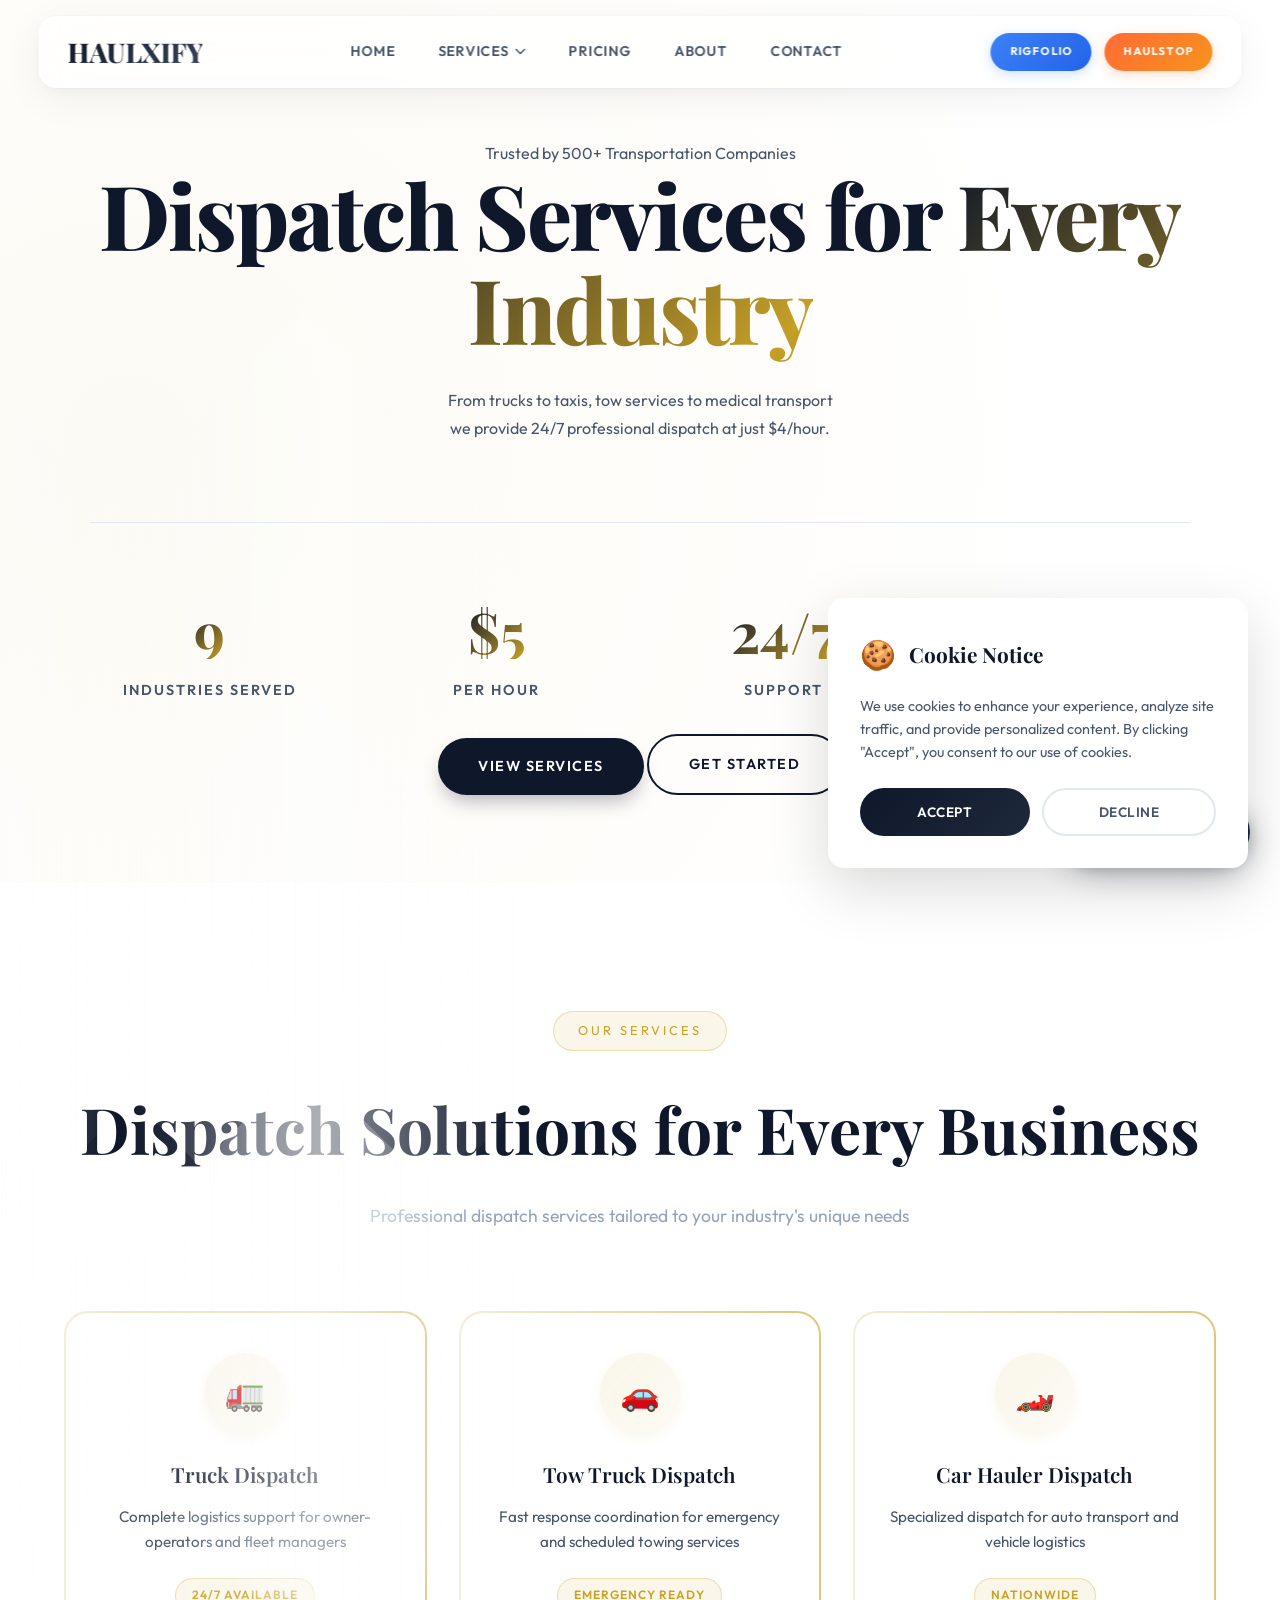
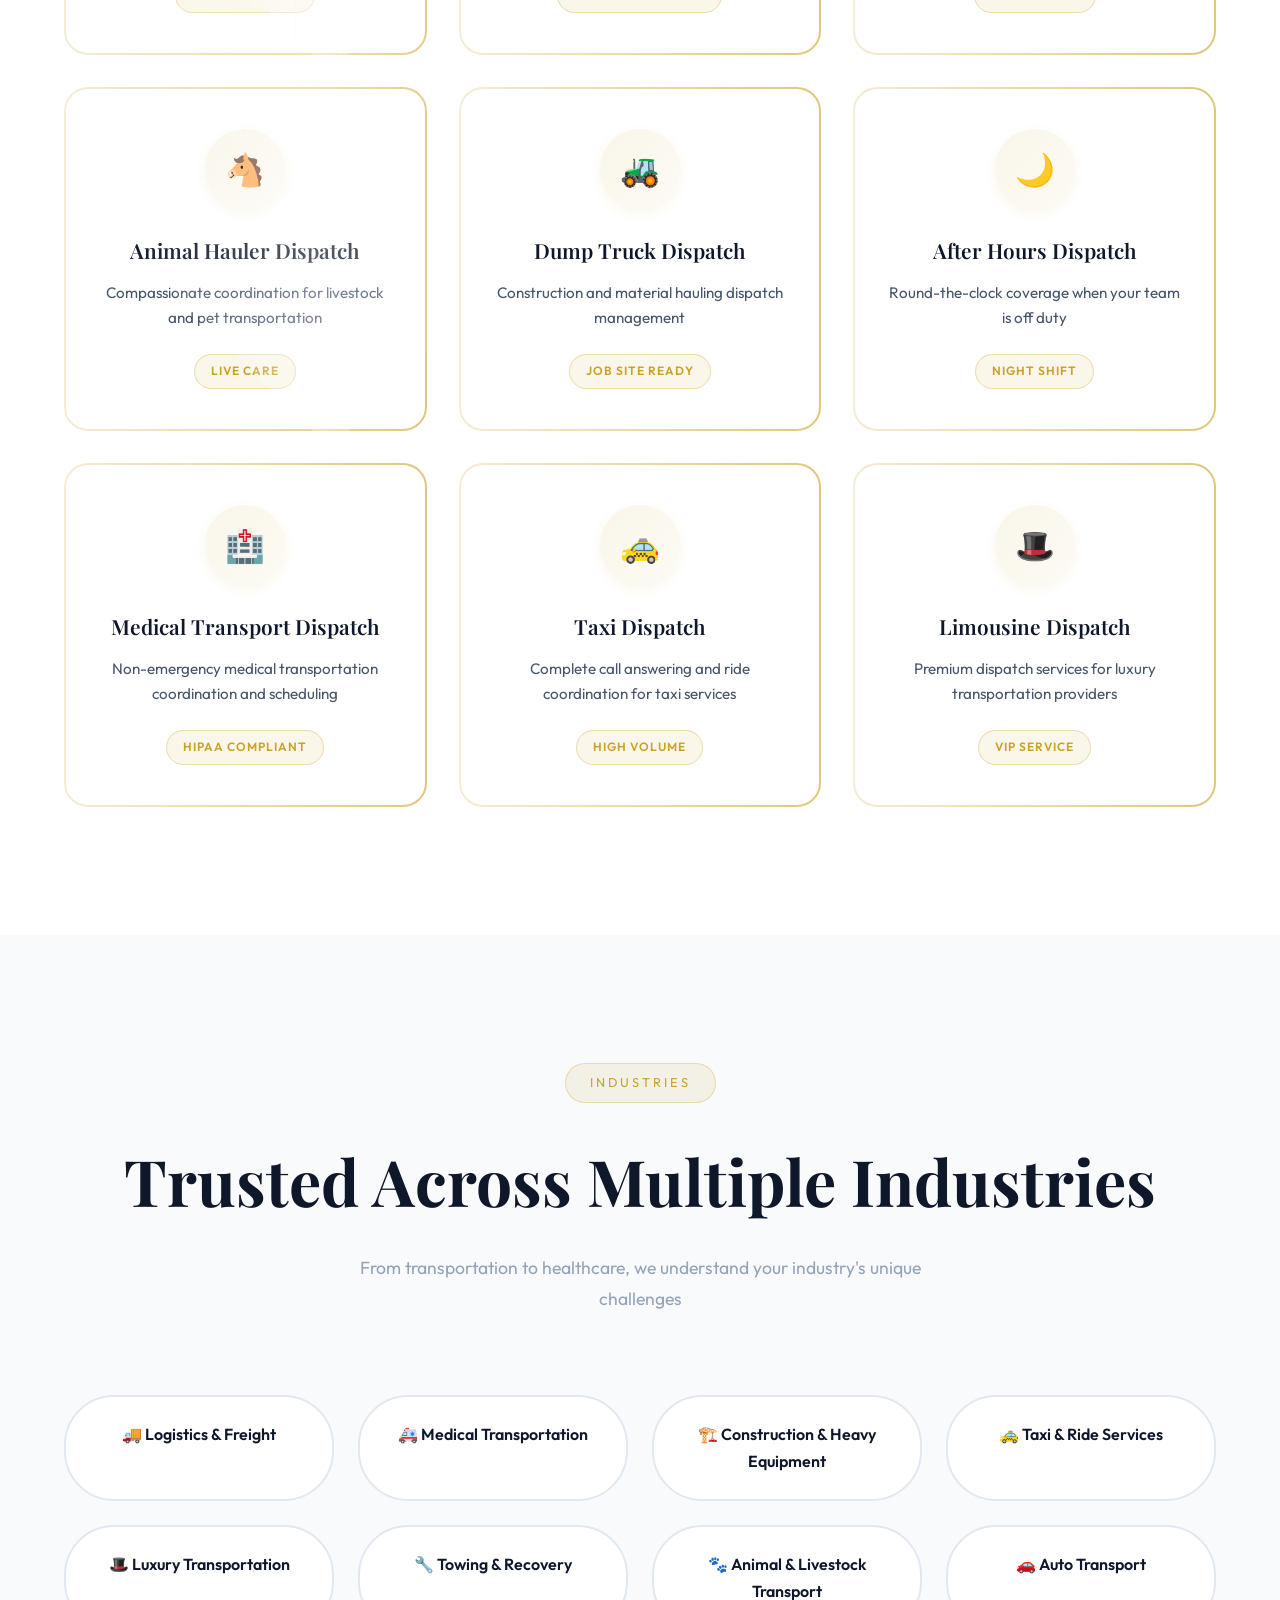
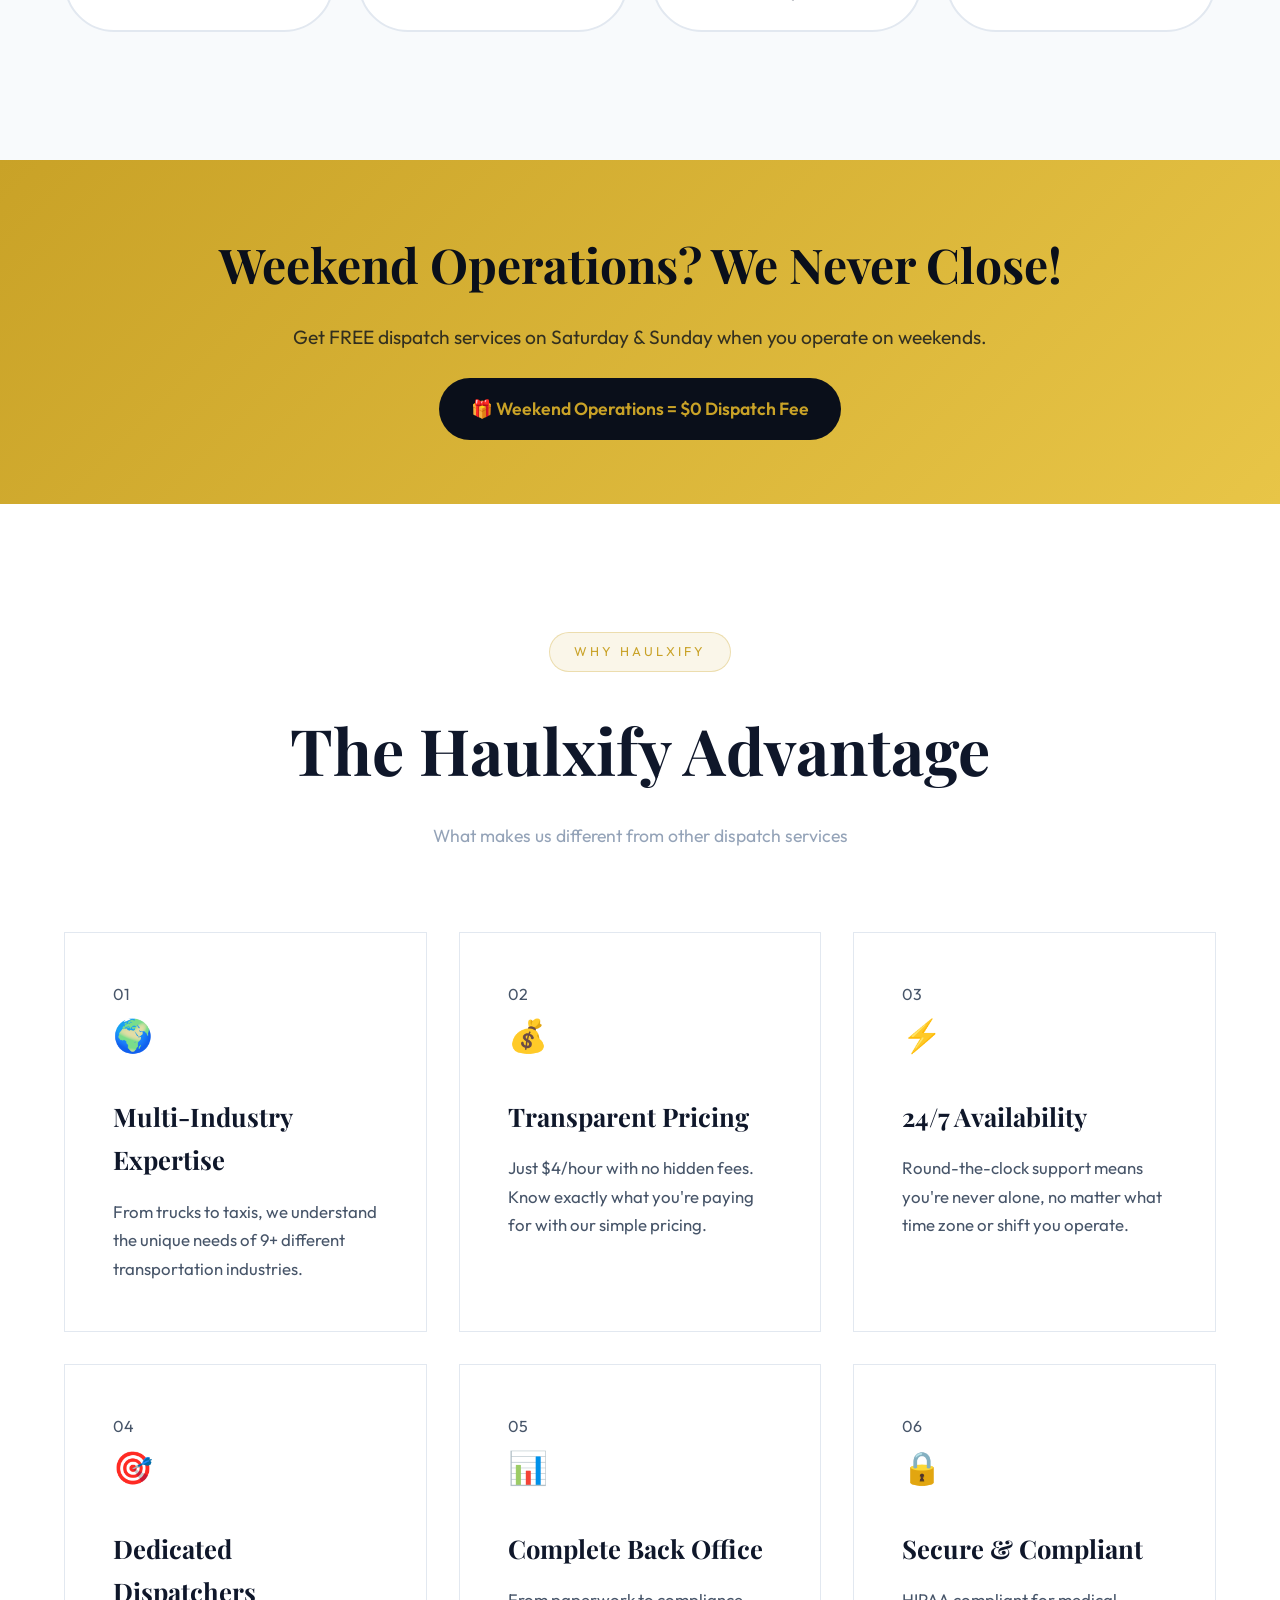
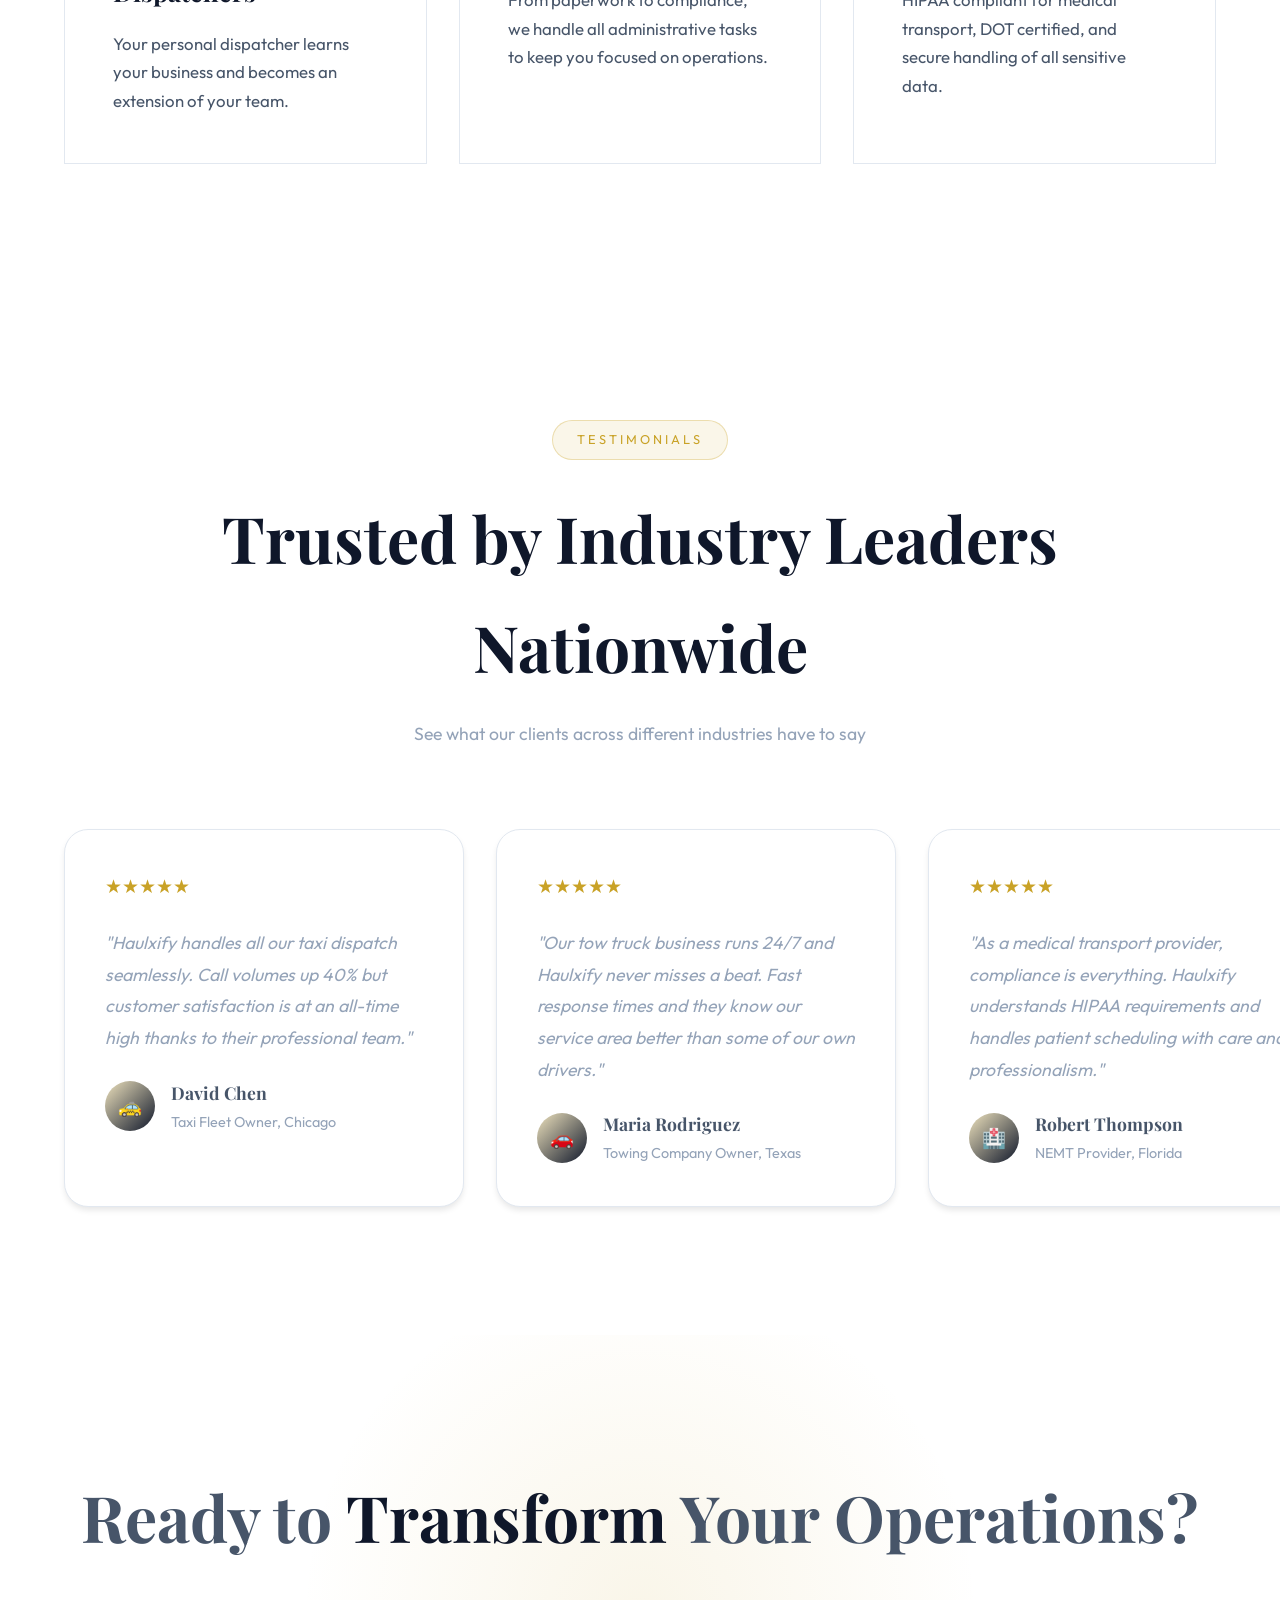
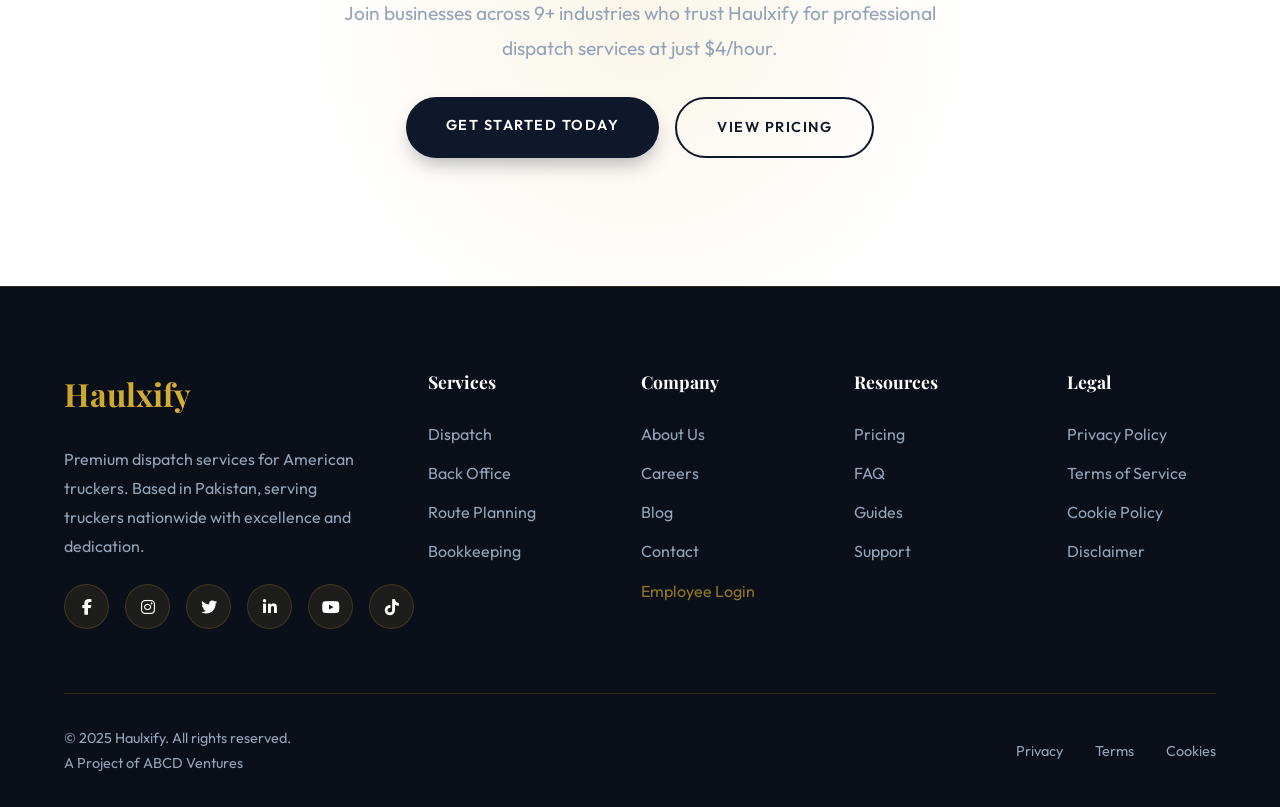
==== index.html @ 8cef6182 "Update index.html" ====
<!DOCTYPE html>
<html lang="en">
<head>
    <meta charset="UTF-8">
    <meta name="viewport" content="width=device-width, initial-scale=1.0">
    <title>Haulxify | Premium Dispatch Services</title>
    <link rel="icon" href="data:image/svg+xml,<svg xmlns=%22http://www.w3.org/2000/svg%22 viewBox=%220 0 100 100%22><rect width=%22100%22 height=%22100%22 rx=%2220%22 fill=%22%230d1929%22/><text x=%2250%25%22 y=%2255%25%22 dominant-baseline=%22middle%22 text-anchor=%22middle%22 font-family=%22Georgia, serif%22 font-weight=%22bold%22 font-size=%2265%22 fill=%22%23c9a227%22>H</text></svg>">
    <meta name="description" content="Haulxify provides premium dispatch services, backoffice support, and route planning for American truckers at just $4/hour. Weekend hauling? Saturdays & Sundays are FREE.">
    
    <!-- Fonts -->
    <link rel="preconnect" href="https://fonts.googleapis.com">
    <link rel="preconnect" href="https://fonts.gstatic.com" crossorigin>
    <link href="https://fonts.googleapis.com/css2?family=Playfair+Display:wght@400;500;600;700&family=Outfit:wght@300;400;500;600;700&family=JetBrains+Mono:wght@400;500&display=swap" rel="stylesheet">
    <link rel="stylesheet" href="https://cdnjs.cloudflare.com/ajax/libs/font-awesome/6.4.0/css/all.min.css">
    
    <!-- GSAP -->
    <script src="https://cdnjs.cloudflare.com/ajax/libs/gsap/3.12.2/gsap.min.js"></script>
    <script src="https://cdnjs.cloudflare.com/ajax/libs/gsap/3.12.2/ScrollTrigger.min.js"></script>
    
    <style>
       /* =================================================================
   COMPLETE PROFESSIONAL LOGISTICS WEBSITE CSS
   ================================================================= */

/* =================================================================
   1. ROOT VARIABLES
   ================================================================= */
:root {
    /* PROFESSIONAL LIGHT THEME */
    --bg-body: #ffffff;
    --bg-section: #f8fafc;
    --bg-card: #ffffff;
    
    --primary-navy: #0f172a;
    --primary-accent: #1e293b;
    --primary-dark: #0a0f1a;
    
    --accent-gold: #c9a227;
    --accent-gold-dark: #b89320;
    --accent-gold-light: #e8c547;
    
    --text-main: #0f172a;
    --text-body: #475569;
    --text-muted: #94a3b8;
    --text-light: #f8f9fa;
    
    --border-light: #e2e8f0;
    
    --glass-bg: rgba(13, 25, 41, 0.6);
    --glass-border: rgba(201, 162, 39, 0.2);
    
    --shadow-card: 0 4px 6px -1px rgba(0, 0, 0, 0.05), 0 2px 4px -1px rgba(0, 0, 0, 0.03);
    --shadow-hover: 0 20px 25px -5px rgba(0, 0, 0, 0.1), 0 10px 10px -5px rgba(0, 0, 0, 0.04);
    --shadow-gold: 0 20px 40px -5px rgba(201, 162, 39, 0.3);
    
    --gradient-gold: linear-gradient(135deg, #c9a227 0%, #e8c547 100%);
    --gradient-dark: linear-gradient(180deg, #0a0f1a 0%, #0f172a 100%);
    
    /* APP VARIABLES */
    --rig-dark: #050505;
    --rig-card: #121212;
    --rig-accent: #3b82f6;
    --wire-bg: #000000;
    --wire-card: #161616;
    --wire-accent: #ff4500;
}

/* =================================================================
   2. RESET & BASE
   ================================================================= */
* {
    margin: 0;
    padding: 0;
    box-sizing: border-box;
}

html {
    scroll-behavior: smooth;
}

body {
    font-family: 'Outfit', sans-serif;
    background: var(--bg-body);
    color: var(--text-body);
    overflow-x: hidden;
    line-height: 1.7;
    -webkit-font-smoothing: antialiased;
}

/* =================================================================
   3. PRELOADER
   ================================================================= */
.preloader {
    position: fixed;
    top: 0;
    left: 0;
    width: 100%;
    height: 100%;
    background: #ffffff;
    z-index: 100000;
    display: flex;
    align-items: center;
    justify-content: center;
    flex-direction: column;
}

.preloader-logo {
    font-family: 'Playfair Display', serif;
    font-size: 3rem;
    font-weight: 800;
    color: var(--primary-navy);
    margin-bottom: 2rem;
    letter-spacing: -1px;
}

.preloader-bar {
    width: 200px;
    height: 3px;
    background: var(--border-light);
    border-radius: 2px;
    overflow: hidden;
}

.preloader-progress {
    height: 100%;
    background: var(--primary-navy);
    width: 0;
    animation: load 1.5s ease forwards;
}

@keyframes load {
    to { width: 100%; }
}

/* =================================================================
   🔥 BEAST MODE NAVIGATION - ULTRA PREMIUM 2025 TRENDS 🔥
   ================================================================= */

/* ============================================================
   DESKTOP NAVIGATION - FLOATING GLASS DESIGN
   ============================================================ */

.nav {
    position: fixed;
    top: 16px;
    left: 50%;
    transform: translateX(-50%);
    width: 94%;
    max-width: 1350px;
    height: 72px;
    padding: 0 1.75rem;
    display: flex;
    justify-content: space-between;
    align-items: center;
    z-index: 10000;
    
    /* ULTRA PREMIUM GLASSMORPHISM */
    background: rgba(255, 255, 255, 0.75);
    backdrop-filter: blur(24px) saturate(180%);
    -webkit-backdrop-filter: blur(24px) saturate(180%);
    
    /* REFINED ELEVATED SHADOW */
    box-shadow: 
        0 10px 40px rgba(15, 23, 42, 0.06),
        0 4px 12px rgba(15, 23, 42, 0.03),
        inset 0 -1px 0 rgba(255, 255, 255, 0.95),
        0 0 0 1px rgba(15, 23, 42, 0.02);
    
    border: 1px solid rgba(255, 255, 255, 0.85);
    border-radius: 18px;
    
    /* BUTTERY SMOOTH TRANSITIONS */
    transition: all 0.45s cubic-bezier(0.4, 0, 0.2, 1);
}

/* ============================================================
   LOGO - GRADIENT + ANIMATION
   ============================================================ */

.nav-logo {
    font-family: 'Playfair Display', serif;
    font-size: 1.7rem;
    font-weight: 800;
    text-transform: uppercase;
    letter-spacing: -0.5px;
    text-decoration: none;
    position: relative;
    
    /* REFINED GRADIENT TEXT */
    background: linear-gradient(135deg, #0f172a 0%, #334155 50%, #0f172a 100%);
    -webkit-background-clip: text;
    -webkit-text-fill-color: transparent;
    background-clip: text;
    background-size: 200% auto;
    
    transition: all 0.35s ease;
}

.nav-logo:hover {
    background-position: right center;
    transform: scale(1.03);
    letter-spacing: 0px;
}

/* ============================================================
   NAVIGATION LINKS - MAGNETIC EFFECT
   ============================================================ */

.nav-links {
    display: flex;
    gap: 0.5rem;
    list-style: none;
    height: 100%;
    align-items: center;
    margin: 0;
    padding: 0;
}

.nav-link {
    font-family: 'Outfit', sans-serif;
    font-size: 0.875rem;
    font-weight: 600;
    color: #475569;
    text-decoration: none;
    text-transform: uppercase;
    letter-spacing: 0.75px;
    padding: 0.75rem 1.1rem;
    border-radius: 11px;
    position: relative;
    display: flex;
    align-items: center;
    
    /* SILKY SMOOTH TRANSITIONS */
    transition: all 0.3s cubic-bezier(0.4, 0, 0.2, 1);
}

/* REFINED HOVER EFFECT */
.nav-link:hover {
    color: #c9a227 !important;
    background: rgba(201, 162, 39, 0.06);
    transform: translateY(-1px);
}

/* ============================================================
   DROPDOWN MENU - ELEVATED GLASS
   ============================================================ */

.nav-item-dropdown {
    position: relative;
    height: 100%;
    display: flex;
    align-items: center;
}
      /* Invisible bridge to prevent dropdown from closing */
.nav-item-dropdown::after {
    content: '';
    position: absolute;
    top: 50%;
    left: -10px;
    width: calc(100% + 20px);
    height: 65px;
    background: transparent;
    z-index: 9998;
    pointer-events: auto;
}  

.dropdown-menu {
    position: absolute;
    top: calc(100% + 12px);
    left: 50%;
    transform: translateX(-50%) translateY(10px);
    z-index: 9999;
    
    /* OPTIMIZED WIDTH - Sleek & Modern */
    min-width: 240px;
    max-width: 260px;
    width: max-content;
    
    /* ULTRA PREMIUM GLASS */
    background: rgba(255, 255, 255, 0.95);
    backdrop-filter: blur(30px) saturate(200%);
    -webkit-backdrop-filter: blur(30px) saturate(200%);
    
    border: 1px solid rgba(255, 255, 255, 0.9);
    border-radius: 14px;
    padding: 0.5rem;
    
    /* REFINED SHADOW - More Premium */
    box-shadow: 
        0 20px 60px rgba(15, 23, 42, 0.12),
        0 10px 30px rgba(15, 23, 42, 0.08),
        0 0 0 1px rgba(15, 23, 42, 0.02),
        inset 0 1px 0 rgba(255, 255, 255, 1);
    
    /* SMOOTH ANIMATION */
    opacity: 0;
    visibility: hidden;
    pointer-events: none;
    transition: all 0.25s cubic-bezier(0.4, 0, 0.2, 1);
}

/* Dropdown arrow - More refined */
.dropdown-menu::before {
    content: '';
    position: absolute;
    top: -5px;
    left: 50%;
    transform: translateX(-50%);
    width: 10px;
    height: 10px;
    background: rgba(255, 255, 255, 0.95);
    border-left: 1px solid rgba(255, 255, 255, 0.9);
    border-top: 1px solid rgba(255, 255, 255, 0.9);
    transform: translateX(-50%) rotate(45deg);
    backdrop-filter: blur(30px);
}

.nav-item-dropdown:hover .dropdown-menu {
    opacity: 1;
    visibility: visible;
    pointer-events: auto;
    transform: translateX(-50%) translateY(0);
}
.dropdown-link {
    display: flex;
    align-items: center;
    gap: 10px;
    padding: 0.7rem 1rem;
    color: #475569;
    font-size: 0.85rem;
    font-weight: 500;
    text-decoration: none;
    border-radius: 9px;
    margin-bottom: 0.15rem;
    white-space: nowrap;
    transition: all 0.2s ease;
    position: relative;
    overflow: hidden;
}

.dropdown-link:last-child {
    margin-bottom: 0;
}

/* Premium hover effect */
.dropdown-link::before {
    content: '';
    position: absolute;
    left: 0;
    top: 0;
    height: 100%;
    width: 3px;
    background: linear-gradient(180deg, #c9a227, #e8c547);
    transform: translateX(-3px);
    opacity: 0;
    transition: all 0.2s ease;
}

.dropdown-link:hover {
    background: linear-gradient(135deg, rgba(201, 162, 39, 0.08), rgba(201, 162, 39, 0.04));
    color: #c9a227 !important;
    transform: translateX(3px);
    padding-left: 1.2rem;
}

.dropdown-link:hover::before {
    transform: translateX(0);
    opacity: 1;
}

/* Icon styling */
.dropdown-link i {
    font-size: 1rem;
    color: #c9a227;
    min-width: 18px;
}
/* ============================================================
   APP SWITCHER BUTTONS - NEON PILLS
   ============================================================ */

.nav-action-container {
    display: flex;
    align-items: center;
    gap: 0.8rem;
}

.nav-btn-special {
    font-family: 'Outfit', sans-serif;
    font-size: 0.7rem;
    font-weight: 700;
    padding: 0.6rem 1.2rem;
    border-radius: 50px;
    text-decoration: none;
    text-transform: uppercase;
    letter-spacing: 1.2px;
    display: inline-flex;
    align-items: center;
    gap: 6px;
    position: relative;
    overflow: hidden;
    transition: all 0.3s ease;
}

/* Animated background */
.nav-btn-special::before {
    content: '';
    position: absolute;
    top: 50%;
    left: 50%;
    width: 0;
    height: 0;
    border-radius: 50%;
    background: rgba(255, 255, 255, 0.3);
    transform: translate(-50%, -50%);
    transition: width 0.4s ease, height 0.4s ease;
}

.nav-btn-special:hover::before {
    width: 300px;
    height: 300px;
}

/* RigFolio Button */
.btn-rigfolio {
    background: linear-gradient(135deg, #3b82f6 0%, #2563eb 100%);
    color: #ffffff;
    box-shadow: 0 3px 12px rgba(59, 130, 246, 0.25);
}

.btn-rigfolio:hover {
    box-shadow: 0 6px 20px rgba(59, 130, 246, 0.35);
    transform: translateY(-1px);
}

/* TrucTak Button */
.btn-wire {
    background: linear-gradient(135deg, #ff6b35 0%, #f7931e 100%);
    color: #ffffff;
    box-shadow: 0 3px 12px rgba(255, 107, 53, 0.25);
}

.btn-wire:hover {
    box-shadow: 0 6px 20px rgba(255, 107, 53, 0.35);
    transform: translateY(-1px);
}
/* ============================================================
   PRIMARY CTA - MAGNETIC BUTTON
   ============================================================ */

.nav-cta {
    background: linear-gradient(135deg, #0f172a 0%, #1e293b 100%);
    color: #ffffff;
    padding: 0.9rem 2.25rem;
    border-radius: 50px;
    font-size: 0.8rem;
    font-weight: 700;
    text-transform: uppercase;
    letter-spacing: 1.2px;
    text-decoration: none;
    position: relative;
    overflow: hidden;
    
    box-shadow: 
        0 4px 16px rgba(15, 23, 42, 0.25),
        inset 0 1px 0 rgba(255, 255, 255, 0.15);
    
    transition: all 0.35s cubic-bezier(0.4, 0, 0.2, 1);
}

/* Shine effect */
.nav-cta::before {
    content: '';
    position: absolute;
    top: 0;
    left: -100%;
    width: 100%;
    height: 100%;
    background: linear-gradient(90deg, transparent, rgba(255, 255, 255, 0.2), transparent);
    transition: left 0.5s ease;
}

.nav-cta:hover::before {
    left: 100%;
}

.nav-cta:hover {
    background: linear-gradient(135deg, #c9a227 0%, #e8c547 100%);
    transform: translateY(-2px) scale(1.03);
    box-shadow: 
        0 8px 24px rgba(201, 162, 39, 0.35),
        inset 0 1px 0 rgba(255, 255, 255, 0.3);
}

/* ============================================================
   MOBILE MENU - ULTRA MODERN
   ============================================================ */

.nav-toggle {
    display: none;
    flex-direction: column;
    justify-content: center;
    align-items: center;
    width: 48px;
    height: 48px;
    background: rgba(15, 23, 42, 0.05);
    border-radius: 12px;
    cursor: pointer;
    position: relative;
    transition: all 0.3s ease;
}

.nav-toggle:hover {
    background: rgba(15, 23, 42, 0.1);
    transform: scale(1.05);
}

/* Hamburger lines */
.nav-toggle span {
    width: 22px;
    height: 2px;
    background: #0f172a;
    border-radius: 2px;
    transition: all 0.3s cubic-bezier(0.4, 0, 0.2, 1);
    position: absolute;
}

.nav-toggle span:nth-child(1) {
    top: 16px;
}

.nav-toggle span:nth-child(2) {
    top: 50%;
    transform: translateY(-50%);
}

.nav-toggle span:nth-child(3) {
    bottom: 16px;
}

/* Active state - transforms to X */
.nav-toggle.active span:nth-child(1) {
    top: 50%;
    transform: translateY(-50%) rotate(45deg);
}

.nav-toggle.active span:nth-child(2) {
    opacity: 0;
    transform: translateX(20px);
}

.nav-toggle.active span:nth-child(3) {
    bottom: 50%;
    transform: translateY(50%) rotate(-45deg);
}

/* MOBILE MENU OVERLAY - FULL SCREEN */
.mobile-menu-overlay {
    position: fixed;
    top: 0;
    left: 0;
    width: 100vw;
    height: 100vh;
    background: rgba(15, 23, 42, 0.98);
    backdrop-filter: blur(20px);
    z-index: 9999;
    
    display: flex;
    flex-direction: column;
    justify-content: center;
    align-items: center;
    
    opacity: 0;
    visibility: hidden;
    transition: all 0.4s cubic-bezier(0.4, 0, 0.2, 1);
}

.mobile-menu-overlay.active {
    opacity: 1;
    visibility: visible;
}

/* Mobile menu links */
.mobile-menu-links {
    list-style: none;
    padding: 0;
    margin: 0;
    text-align: center;
}

.mobile-menu-links li {
    margin: 2rem 0;
    opacity: 0;
    transform: translateY(30px);
    transition: all 0.4s ease;
}

/* Staggered animation */
.mobile-menu-overlay.active .mobile-menu-links li:nth-child(1) { 
    animation: slideIn 0.5s ease 0.1s forwards; 
}
.mobile-menu-overlay.active .mobile-menu-links li:nth-child(2) { 
    animation: slideIn 0.5s ease 0.2s forwards; 
}
.mobile-menu-overlay.active .mobile-menu-links li:nth-child(3) { 
    animation: slideIn 0.5s ease 0.3s forwards; 
}
.mobile-menu-overlay.active .mobile-menu-links li:nth-child(4) { 
    animation: slideIn 0.5s ease 0.4s forwards; 
}
.mobile-menu-overlay.active .mobile-menu-links li:nth-child(5) { 
    animation: slideIn 0.5s ease 0.5s forwards; 
}
.mobile-menu-overlay.active .mobile-menu-links li:nth-child(6) { 
    animation: slideIn 0.5s ease 0.6s forwards; 
}

@keyframes slideIn {
    to {
        opacity: 1;
        transform: translateY(0);
    }
}

.mobile-menu-links a {
    font-family: 'Playfair Display', serif;
    font-size: 2.2rem;
    font-weight: 700;
    color: #ffffff;
    text-decoration: none;
    position: relative;
    display: inline-block;
    transition: all 0.3s ease;
}

.mobile-menu-links a:hover {
    color: #c9a227;
    transform: scale(1.05);
}

/* Mobile optimization for smaller screens */
@media (max-width: 480px) {
    .mobile-menu-links a {
        font-size: 1.8rem;
    }
    
    .mobile-dropdown-menu a {
        font-size: 1.4rem !important;
    }
}

/* Mobile CTA buttons */
.mobile-menu-cta {
    margin-top: 3rem;
    display: flex;
    flex-direction: column;
    gap: 1rem;
    opacity: 0;
    transform: translateY(30px);
}

.mobile-menu-overlay.active .mobile-menu-cta {
    animation: slideIn 0.5s ease 0.7s forwards;
}

/* Close button */
.mobile-menu-close {
    position: absolute;
    top: 2rem;
    right: 2rem;
    width: 50px;
    height: 50px;
    background: rgba(255, 255, 255, 0.1);
    border-radius: 50%;
    display: flex;
    align-items: center;
    justify-content: center;
    cursor: pointer;
    transition: all 0.3s ease;
}
/* Mobile Dropdown Styles */
/* Mobile Dropdown Styles - OPTIMIZED */
.mobile-dropdown {
    position: relative;
}

.mobile-dropdown > a {
    display: flex;
    align-items: center;
    justify-content: center;
    gap: 8px;
}

.mobile-dropdown > a i {
    transition: transform 0.3s ease;
    font-size: 0.7rem;
}

.mobile-dropdown.active > a i {
    transform: rotate(180deg);
}

.mobile-dropdown-menu {
    list-style: none;
    padding: 0;
    margin: 1rem 0 0 0;
    max-height: 0;
    overflow: hidden;
    transition: max-height 0.4s cubic-bezier(0.4, 0, 0.2, 1);
}

.mobile-dropdown-menu.active {
    max-height: 800px;
}

.mobile-dropdown-menu li {
    margin: 0.8rem 0;
    opacity: 0;
    transform: translateY(10px);
    transition: all 0.3s ease;
}

.mobile-dropdown-menu.active li {
    opacity: 1;
    transform: translateY(0);
}

.mobile-dropdown-menu li:nth-child(1) { transition-delay: 0.05s; }
.mobile-dropdown-menu li:nth-child(2) { transition-delay: 0.1s; }
.mobile-dropdown-menu li:nth-child(3) { transition-delay: 0.15s; }
.mobile-dropdown-menu li:nth-child(4) { transition-delay: 0.2s; }
.mobile-dropdown-menu li:nth-child(5) { transition-delay: 0.25s; }
.mobile-dropdown-menu li:nth-child(6) { transition-delay: 0.3s; }
.mobile-dropdown-menu li:nth-child(7) { transition-delay: 0.35s; }
.mobile-dropdown-menu li:nth-child(8) { transition-delay: 0.4s; }
.mobile-dropdown-menu li:nth-child(9) { transition-delay: 0.45s; }

.mobile-dropdown-menu a {
    font-size: 1.6rem !important;
    color: rgba(255, 255, 255, 0.7) !important;
    font-weight: 500 !important;
    position: relative;
    padding-left: 1.5rem;
}

/* Premium mobile link indicator */
.mobile-dropdown-menu a::before {
    content: '→';
    position: absolute;
    left: 0;
    color: #c9a227;
    opacity: 0;
    transform: translateX(-10px);
    transition: all 0.3s ease;
}

.mobile-dropdown-menu a:hover::before {
    opacity: 1;
    transform: translateX(0);
}

.mobile-dropdown-menu a:hover {
    color: #c9a227 !important;
    padding-left: 2rem;
}


/* =================================================================
   FLOATING CTA BUTTON (Smart Scroll Behavior)
   ================================================================= */
.floating-cta {
    position: fixed;
    bottom: 30px;
    right: 30px;
    z-index: 9998;
    opacity: 0;
    visibility: hidden;
    transform: translateY(20px) scale(0.9);
    transition: all 0.4s cubic-bezier(0.4, 0, 0.2, 1);
}

.floating-cta.visible {
    opacity: 1;
    visibility: visible;
    transform: translateY(0) scale(1);
}

.floating-cta .btn {
    background: linear-gradient(135deg, #0f172a 0%, #1e293b 100%);
    color: #ffffff;
    padding: 1.1rem 2.5rem;
    border-radius: 50px;
    font-size: 0.9rem;
    font-weight: 700;
    text-transform: uppercase;
    letter-spacing: 1px;
    text-decoration: none;
    display: inline-block;
    box-shadow: 
        0 10px 30px rgba(15, 23, 42, 0.3),
        0 4px 15px rgba(15, 23, 42, 0.2);
    transition: all 0.3s cubic-bezier(0.4, 0, 0.2, 1);
    border: none;
}

.floating-cta .btn:hover {
    background: linear-gradient(135deg, #c9a227 0%, #e8c547 100%);
    transform: translateY(-5px) scale(1.05);
    box-shadow: 
        0 20px 40px rgba(201, 162, 39, 0.4),
        0 8px 20px rgba(201, 162, 39, 0.3);
}

/* Floating button pulse animation */
@keyframes pulse {
    0%, 100% { box-shadow: 0 10px 30px rgba(15, 23, 42, 0.3); }
    50% { box-shadow: 0 10px 30px rgba(15, 23, 42, 0.5), 0 0 0 10px rgba(15, 23, 42, 0.1); }
}

.floating-cta.visible .btn {
    animation: pulse 2s ease-in-out infinite;
}

@media (max-width: 768px) {
    .floating-cta {
        bottom: 20px;
        right: 20px;
    }
    
    .floating-cta .btn {
        padding: 0.9rem 1.8rem;
        font-size: 0.8rem;
    }
}
/* ============================================================
   RESPONSIVE BREAKPOINTS
   ============================================================ */

@media (max-width: 1024px) {
    .nav-links,
    .nav-action-container {
        display: none !important;
    }
    
    .nav-toggle {
        display: flex !important;
    }
    
    .nav {
        top: 10px;
        width: 96%;
        padding: 0 1.5rem;
    }
}

@media (max-width: 768px) {
    .nav {
        height: 70px;
        border-radius: 16px;
    }
    
    .nav-logo {
        font-size: 1.4rem;
    }
    
    .mobile-menu-links a {
        font-size: 2rem;
    }
}

@media (max-width: 480px) {
    .nav {
        top: 10px;
        width: 94%;
        height: 65px;
    }
    
    .nav-logo {
        font-size: 1.2rem;
    }
    
    .mobile-menu-links a {
        font-size: 1.8rem;
    }
}

/* ============================================================
   ACCESSIBILITY & FOCUS STATES
   ============================================================ */

.nav-link:focus,
.nav-cta:focus,
.nav-btn-special:focus {
    outline: 2px solid #c9a227;
    outline-offset: 4px;
}

/* Reduce motion for users who prefer it */
@media (prefers-reduced-motion: reduce) {
    * {
        animation-duration: 0.01ms !important;
        animation-iteration-count: 1 !important;
        transition-duration: 0.01ms !important;
    }
}
/* =================================================================
   5. BUTTONS
   ================================================================= */
.btn {
    padding: 1rem 2.5rem;
    border-radius: 50px;
    font-weight: 600;
    font-size: 0.9rem;
    text-transform: uppercase;
    letter-spacing: 1.5px;
    transition: all 0.3s ease;
    border: none;
    cursor: pointer;
    text-decoration: none;
    display: inline-block;
}

.btn-primary {
    background: #0f172a;
    color: #ffffff;
    box-shadow: 0 10px 20px -5px rgba(2, 6, 23, 0.3);
    position: relative;          /* ✅ ADD THIS */
    overflow: hidden;            /* ✅ ADD THIS */
}

.btn-primary:hover {
    background: #c9a227;
    color: #ffffff;
    transform: translateY(-3px);
    box-shadow: 0 15px 30px -5px rgba(197, 160, 89, 0.4);
}

.btn-secondary {
    background: transparent;
    border: 2px solid #0f172a;
    color: #0f172a;
    position: relative;          /* ✅ ADD THIS */
    overflow: hidden;            /* ✅ ADD THIS */
}

.btn-secondary:hover {
    border-color: #0f172a;
    background: #0f172a;
    color: #ffffff;
}
  /* Button Ripple Effect Animation */
@keyframes rippleEffect {
    to {
        transform: scale(4);
        opacity: 0;
    }
}      

/* =================================================================
   6. HERO
   ================================================================= */
.hero {
    min-height: 90vh;
    display: flex;
    align-items: center;
    justify-content: center;
    padding: 140px 5% 5rem;
    position: relative;
    background: #ffffff;
    overflow: hidden;
}

/* Animated gradient background */
.hero::before {
    content: '';
    position: absolute;
    top: -50%;
    left: -50%;
    width: 200%;
    height: 200%;
    background: radial-gradient(
        circle at 30% 50%,
        rgba(201, 162, 39, 0.05) 0%,
        transparent 50%
    );
    animation: subtleRotate 20s ease-in-out infinite;
    pointer-events: none;
}

@keyframes subtleRotate {
    0%, 100% { transform: rotate(0deg); }
    50% { transform: rotate(180deg); }
}

.hero-content {
    max-width: 1100px;
    margin: 0 auto;
    text-align: center;
    position: relative;
    z-index: 10;
}

.hero-title {
    font-family: 'Playfair Display', serif;
    font-size: clamp(4rem, 7vw, 6.5rem);
    font-weight: 800;
    line-height: 1.05;
    color: var(--primary-navy);
    margin-bottom: 2rem;
    letter-spacing: -2px;
    text-shadow: 0 2px 4px rgba(0, 0, 0, 0.02);
}

/* Elegant text gradient for highlight */
.hero-title .highlight {
    background: linear-gradient(
        135deg,
        #0f172a 0%,
        #c9a227 50%,
        #0f172a 100%
    );
    background-size: 200% auto;
    -webkit-background-clip: text;
    -webkit-text-fill-color: transparent;
    background-clip: text;
    animation: shimmer 3s ease-in-out infinite;
}

@keyframes shimmer {
    0%, 100% { background-position: 0% center; }
    50% { background-position: 100% center; }
}
        .hero-stats {
    display: grid;
    grid-template-columns: repeat(4, 1fr);
    gap: 3rem;
    margin-top: 5rem;
    border-top: 1px solid var(--border-light);
    padding-top: 3rem;
}

.stat {
    text-align: center;
    position: relative;
    padding: 2rem 1.5rem;
    border-radius: 16px;
    transition: all 0.4s cubic-bezier(0.165, 0.84, 0.44, 1);
}

/* Hover glow effect */
.stat::before {
    content: '';
    position: absolute;
    inset: 0;
    border-radius: 16px;
    padding: 2px;
    background: linear-gradient(135deg, transparent, var(--accent-gold), transparent);
    -webkit-mask: 
        linear-gradient(#fff 0 0) content-box, 
        linear-gradient(#fff 0 0);
    -webkit-mask-composite: xor;
    mask-composite: exclude;
    opacity: 0;
    transition: opacity 0.4s ease;
}

.stat:hover::before {
    opacity: 1;
}

.stat:hover {
    transform: translateY(-8px);
    background: rgba(201, 162, 39, 0.02);
}

.stat-value {
    color: var(--primary-navy);
    font-family: 'Playfair Display', serif;
    font-size: 3.5rem;
    font-weight: 700;
    line-height: 1;
    background: linear-gradient(135deg, var(--primary-navy), var(--accent-gold));
    -webkit-background-clip: text;
    -webkit-text-fill-color: transparent;
    background-clip: text;
    display: inline-block;
}

.stat-label {
    color: var(--text-body);
    font-size: 0.9rem;
    font-weight: 600;
    text-transform: uppercase;
    letter-spacing: 2px;
    margin-top: 1rem;
    display: block;
}

@media (max-width: 768px) {
    .hero-stats {
        grid-template-columns: repeat(2, 1fr);
        gap: 1.5rem;
    }
}

/* =================================================================
   7. SECTIONS
   ================================================================= */
section {
    padding: 8rem 5%;
    position: relative;
}

.section-header {
    text-align: center;
    margin-bottom: 5rem;
}

.section-tag {
    display: inline-block;
    background: rgba(201, 162, 39, 0.1);
    border: 1px solid rgba(201, 162, 39, 0.3);
    padding: 0.5rem 1.5rem;
    border-radius: 50px;
    font-size: 0.8rem;
    color: var(--accent-gold);
    text-transform: uppercase;
    letter-spacing: 3px;
    margin-bottom: 1.5rem;
}

.section-title {
    font-family: 'Playfair Display', serif;
    font-size: clamp(2.5rem, 5vw, 4rem);
    font-weight: 700;
    margin-bottom: 1rem;
    color: var(--primary-navy);
}

.section-subtitle {
    font-size: 1.1rem;
    color: var(--text-muted);
    max-width: 600px;
    margin: 0 auto;
    line-height: 1.8;
}
/* Service Category Cards */
.services-showcase {
    display: grid;
    grid-template-columns: repeat(auto-fit, minmax(280px, 1fr));
    gap: 2rem;
    max-width: 1400px;
    margin: 0 auto;
}
.service-category-card {
    background: #ffffff;
    border: 2px solid transparent;
    border-radius: 24px;
    padding: 2.5rem 2rem;
    text-align: center;
    position: relative;
    overflow: visible; /* CHANGED from hidden */
    transform-style: preserve-3d;
    transition: all 0.5s cubic-bezier(0.165, 0.84, 0.44, 1);
    
    /* Animated gradient border */
    background: 
        linear-gradient(white, white) padding-box,
        linear-gradient(90deg, 
            rgba(201, 162, 39, 0.2), 
            rgba(201, 162, 39, 0.6),
            rgba(201, 162, 39, 0.2)
        ) border-box;
    background-size: 200% 100%;
}

/* Floating shadow that follows card */
.service-category-card::after {
    content: '';
    position: absolute;
    top: 50%;
    left: 50%;
    width: 100%;
    height: 100%;
    background: radial-gradient(circle, rgba(201, 162, 39, 0.3), transparent 70%);
    transform: translate(-50%, -50%) translateZ(-1px);
    opacity: 0;
    transition: opacity 0.5s ease;
    border-radius: 24px;
    filter: blur(20px);
    z-index: -1;
}

.service-category-card:hover::after {
    opacity: 1;
}

/* Elegant shimmer effect on hover */
.service-category-card::before {
    content: '';
    position: absolute;
    top: -50%;
    left: -50%;
    width: 200%;
    height: 200%;
    background: linear-gradient(
        45deg,
        transparent 30%,
        rgba(255, 255, 255, 0.3) 50%,
        transparent 70%
    );
    transform: translateX(-100%) translateY(-100%) rotate(45deg);
    transition: transform 0.8s cubic-bezier(0.19, 1, 0.22, 1);
    z-index: 1;
    pointer-events: none;
}

.service-category-card:hover::before {
    transform: translateX(100%) translateY(100%) rotate(45deg);
}

/* Hover state with border animation */
.service-category-card:hover {
    transform: translateY(-12px) scale(1.02);
    box-shadow: 
        0 20px 40px rgba(0, 0, 0, 0.08),
        0 0 0 1px rgba(201, 162, 39, 0.2);
    animation: borderFlow 2s ease infinite;
}

@keyframes borderFlow {
    0% { background-position: 0% 50%; }
    50% { background-position: 100% 50%; }
    100% { background-position: 0% 50%; }
}

/* Icon with 3D depth */
.service-cat-icon {
    width: 80px;
    height: 80px;
    background: linear-gradient(135deg, rgba(201, 162, 39, 0.1) 0%, rgba(201, 162, 39, 0.05) 100%);
    border-radius: 50%;
    display: flex;
    align-items: center;
    justify-content: center;
    margin: 0 auto 1.5rem;
    font-size: 2rem;
    transform: translateZ(20px);
    transition: all 0.5s cubic-bezier(0.165, 0.84, 0.44, 1);
    position: relative;
    z-index: 2;
    box-shadow: 0 4px 12px rgba(201, 162, 39, 0.1);
}

.service-category-card:hover .service-cat-icon {
    background: var(--gradient-gold);
    transform: translateZ(40px) scale(1.15) rotate(-5deg);
    box-shadow: 0 8px 24px rgba(201, 162, 39, 0.3);
}

.service-cat-title {
    font-family: 'Playfair Display', serif;
    font-size: 1.3rem;
    color: var(--primary-navy);
    margin-bottom: 0.8rem;
    font-weight: 600;
    position: relative;
    z-index: 2;
    transition: color 0.3s ease;
}

.service-category-card:hover .service-cat-title {
    color: var(--accent-gold);
}

.service-cat-desc {
    color: var(--text-body);
    font-size: 0.95rem;
    line-height: 1.6;
    margin-bottom: 1.5rem;
    position: relative;
    z-index: 2;
}

.service-cat-badge {
    display: inline-block;
    background: rgba(201, 162, 39, 0.1);
    border: 1px solid rgba(201, 162, 39, 0.3);
    padding: 0.4rem 1rem;
    border-radius: 50px;
    font-size: 0.75rem;
    color: var(--accent-gold);
    font-weight: 600;
    text-transform: uppercase;
    letter-spacing: 1px;
    position: relative;
    z-index: 2;
    transition: all 0.3s ease;
}

.service-category-card:hover .service-cat-badge {
    background: var(--gradient-gold);
    color: var(--primary-dark);
    transform: scale(1.05);
}

/* Mobile optimization - simplified effects */
@media (max-width: 768px) {
    .service-category-card {
        overflow: hidden; /* Prevent overflow on mobile */
    }
    
    .service-category-card::after {
        display: none; /* Disable floating shadow on mobile */
    }
    
    .service-category-card:hover {
        transform: translateY(-6px) scale(1.01);
        animation: none;
    }
    
    .service-cat-icon {
        transform: translateZ(0);
    }
    
    .service-category-card:hover .service-cat-icon {
        transform: translateZ(0) scale(1.1);
    }
}

.service-cat-title {
    font-family: 'Playfair Display', serif;
    font-size: 1.3rem;
    color: var(--primary-navy);
    margin-bottom: 0.8rem;
    font-weight: 600;
}

.service-cat-desc {
    color: var(--text-body);
    font-size: 0.95rem;
    line-height: 1.6;
    margin-bottom: 1.5rem;
}

.service-cat-badge {
    display: inline-block;
    background: rgba(201, 162, 39, 0.1);
    border: 1px solid rgba(201, 162, 39, 0.3);
    padding: 0.4rem 1rem;
    border-radius: 50px;
    font-size: 0.75rem;
    color: var(--accent-gold);
    font-weight: 600;
    text-transform: uppercase;
    letter-spacing: 1px;
}

/* Industries Section */
.industries-grid {
    display: grid;
    grid-template-columns: repeat(auto-fit, minmax(250px, 1fr));
    gap: 1.5rem;
    max-width: 1200px;
    margin: 0 auto;
}

.industry-pill {
    background: #ffffff;
    border: 2px solid var(--border-light);
    border-radius: 50px;
    padding: 1.5rem 2rem;
    text-align: center;
    font-weight: 600;
    color: var(--primary-navy);
    transition: all 0.4s cubic-bezier(0.165, 0.84, 0.44, 1);
    cursor: pointer;
    position: relative;
    overflow: hidden;
}

/* Gradient slide effect */
.industry-pill::before {
    content: '';
    position: absolute;
    top: 0;
    left: -100%;
    width: 100%;
    height: 100%;
    background: linear-gradient(
        90deg,
        transparent,
        rgba(201, 162, 39, 0.1),
        transparent
    );
    transition: left 0.5s ease;
}

.industry-pill:hover::before {
    left: 100%;
}

.industry-pill:hover {
    border-color: var(--accent-gold);
    background: linear-gradient(135deg, rgba(201, 162, 39, 0.05), rgba(201, 162, 39, 0.02));
    transform: translateY(-6px) scale(1.02);
    box-shadow: 
        0 10px 30px rgba(201, 162, 39, 0.15),
        0 0 0 1px rgba(201, 162, 39, 0.1);
}

/* Active state */
.industry-pill:active {
    transform: translateY(-3px) scale(1.01);
}
/* Mobile Responsive */
@media (max-width: 768px) {
    .services-showcase {
        grid-template-columns: 1fr;
        gap: 1.5rem;
    }
    
    .service-category-card {
        padding: 2rem 1.5rem;
    }
    
    .industries-grid {
        grid-template-columns: 1fr;
    }
}
/* =================================================================
   8. FEATURES
   ================================================================= */
.features {
    background: linear-gradient(180deg, var(--primary-dark) 0%, var(--primary-navy) 100%);
}

.features-grid {
    display: grid;
    grid-template-columns: repeat(auto-fit, minmax(350px, 1fr));
    gap: 2rem;
    max-width: 1400px;
    margin: 0 auto;
}

.feature-card {
    background: #ffffff;
    border: 1px solid var(--border-light);
    border-radius: 0;
    padding: 3rem;
    transition: all 0.4s cubic-bezier(0.165, 0.84, 0.44, 1);
    position: relative;
}

.feature-card:hover {
    transform: translateY(-8px);
    box-shadow: var(--shadow-hover);
    border-color: transparent;
    z-index: 2;
}

.feature-card::after {
    content: '';
    position: absolute;
    top: 0;
    left: 0;
    width: 0%;
    height: 3px;
    background: var(--accent-gold);
    transition: width 0.4s ease;
}

.feature-card:hover::after {
    width: 100%;
}

.feature-icon {
    font-size: 2rem;
    color: var(--accent-gold);
    margin-bottom: 2rem;
    display: block;
}

.feature-title {
    font-family: 'Playfair Display', serif;
    font-size: 1.6rem;
    color: var(--primary-navy);
    margin-bottom: 1rem;
}

.feature-desc {
    color: var(--text-body);
    font-size: 1.05rem;
}

/* =================================================================
   9. WEEKEND BANNER
   ================================================================= */
.weekend-banner {
    background: var(--gradient-gold);
    padding: 4rem 5%;
    text-align: center;
    position: relative;
    overflow: hidden;
}

.weekend-content {
    position: relative;
    z-index: 2;
}

.weekend-title {
    font-family: 'Playfair Display', serif;
    font-size: clamp(2rem, 4vw, 3rem);
    color: var(--primary-dark);
    margin-bottom: 1rem;
}

.weekend-subtitle {
    font-size: 1.2rem;
    color: rgba(10, 15, 26, 0.8);
    margin-bottom: 1.5rem;
}

.weekend-badge {
    display: inline-block;
    background: var(--primary-dark);
    color: var(--accent-gold);
    padding: 1rem 2rem;
    border-radius: 50px;
    font-weight: 600;
    font-size: 1.1rem;
}

/* =================================================================
   10. SERVICES
   ================================================================= */
.page {
    display: none;
    opacity: 0;
    transition: opacity 0.5s ease;
}

.page.active {
    display: block;
    opacity: 1;
}

.services-hero {
    padding-top: 10rem;
    text-align: center;
    background: radial-gradient(ellipse at center top, rgba(201, 162, 39, 0.1) 0%, transparent 50%),
                var(--gradient-dark);
}

.services-grid {
    display: grid;
    grid-template-columns: repeat(auto-fit, minmax(300px, 1fr));
    gap: 2rem;
    max-width: 1400px;
    margin: 0 auto;
}

.service-card {
    background: var(--glass-bg);
    border: 1px solid var(--glass-border);
    border-radius: 24px;
    padding: 3rem 2rem;
    text-align: center;
    position: relative;
    overflow: hidden;
    transition: all 0.5s cubic-bezier(0.23, 1, 0.32, 1);
}

.service-card::after {
    content: '';
    position: absolute;
    top: -50%;
    left: -50%;
    width: 200%;
    height: 200%;
    background: conic-gradient(from 0deg, transparent, var(--accent-gold), transparent);
    animation: rotate 4s linear infinite;
    opacity: 0;
    transition: opacity 0.3s ease;
}

.service-card:hover::after {
    opacity: 0.1;
}

@keyframes rotate {
    to { transform: rotate(360deg); }
}

.service-card:hover {
    transform: translateY(-5px) scale(1.01);
    border-color: var(--accent-gold);
    box-shadow: 0 20px 40px -5px rgba(0, 0, 0, 0.6),
                0 0 15px rgba(201, 162, 39, 0.2),
                inset 0 0 20px rgba(201, 162, 39, 0.05);
}

.service-card-inner {
    position: relative;
    z-index: 2;
}

.service-icon {
    width: 90px;
    height: 90px;
    background: linear-gradient(135deg, rgba(201, 162, 39, 0.2) 0%, rgba(201, 162, 39, 0.05) 100%);
    border-radius: 50%;
    display: flex;
    align-items: center;
    justify-content: center;
    margin: 0 auto 1.5rem;
    font-size: 2.5rem;
    border: 2px solid var(--glass-border);
    transition: all 0.4s ease;
}

.service-card:hover .service-icon {
    background: var(--gradient-gold);
    border-color: transparent;
    transform: scale(1.1) rotate(10deg);
}

.service-title {
    font-family: 'Playfair Display', serif;
    font-size: 1.5rem;
    margin-bottom: 1rem;
}

.service-desc {
    color: var(--text-muted);
    line-height: 1.7;
    margin-bottom: 1.5rem;
}

.service-price {
    display: inline-block;
    background: rgba(201, 162, 39, 0.1);
    border: 1px solid var(--glass-border);
    padding: 0.5rem 1.5rem;
    border-radius: 50px;
    color: var(--accent-gold);
    font-weight: 600;
}

/* Additional Services */
.additional-services {
    background: var(--primary-navy);
}

.additional-grid {
    display: grid;
    grid-template-columns: repeat(auto-fit, minmax(280px, 1fr));
    gap: 1.5rem;
    max-width: 1200px;
    margin: 0 auto;
}

.additional-card {
    background: linear-gradient(135deg, rgba(201, 162, 39, 0.05) 0%, transparent 100%);
    border: 1px solid var(--glass-border);
    border-radius: 16px;
    padding: 2rem;
    display: flex;
    align-items: center;
    gap: 1.5rem;
    transition: all 0.4s ease;
}

.additional-card:hover {
    transform: translateX(10px);
    border-color: var(--accent-gold);
    background: linear-gradient(135deg, rgba(201, 162, 39, 0.1) 0%, transparent 100%);
}

.additional-icon {
    width: 60px;
    height: 60px;
    min-width: 60px;
    background: rgba(201, 162, 39, 0.1);
    border-radius: 12px;
    display: flex;
    align-items: center;
    justify-content: center;
    font-size: 1.5rem;
}

.additional-info h4 {
    font-family: 'Playfair Display', serif;
    font-size: 1.2rem;
    margin-bottom: 0.5rem;
}

.additional-info p {
    color: var(--text-muted);
    font-size: 0.9rem;
    margin-bottom: 0.5rem;
}

.additional-price {
    color: var(--accent-gold);
    font-weight: 600;
}

/* =================================================================
   11. PRICING
   ================================================================= */
.pricing-toggle {
    display: flex;
    justify-content: center;
    gap: 0.5rem;
    margin-bottom: 4rem;
    background: var(--glass-bg);
    padding: 0.5rem;
    border-radius: 50px;
    width: fit-content;
    margin-left: auto;
    margin-right: auto;
    border: 1px solid var(--glass-border);
}

.toggle-btn {
    padding: 1rem 2rem;
    border-radius: 50px;
    border: none;
    background: transparent;
    color: var(--text-muted);
    font-family: 'Outfit', sans-serif;
    font-weight: 500;
    font-size: 0.95rem;
    cursor: pointer;
    transition: all 0.3s ease;
}

.toggle-btn.active {
    background: var(--gradient-gold);
    color: var(--primary-dark);
}

.discount-badge {
    font-size: 0.75rem;
    background: rgba(201, 162, 39, 0.2);
    padding: 0.2rem 0.5rem;
    border-radius: 50px;
    margin-left: 0.5rem;
}

.pricing-cards {
    display: grid;
    grid-template-columns: repeat(auto-fit, minmax(350px, 1fr));
    gap: 2rem;
    max-width: 1200px;
    margin: 0 auto;
}

.pricing-card {
    background: var(--glass-bg);
    border: 1px solid var(--glass-border);
    border-radius: 30px;
    padding: 3rem;
    position: relative;
    overflow: hidden;
    transition: all 0.5s ease;
}

.pricing-card.featured {
    background: linear-gradient(135deg, rgba(201, 162, 39, 0.15) 0%, var(--glass-bg) 100%);
    border-color: var(--accent-gold);
    transform: scale(1.05);
}

.pricing-card:hover {
    transform: translateY(-5px) scale(1.01);
    border-color: var(--accent-gold);
    box-shadow: 0 20px 40px -5px rgba(0, 0, 0, 0.6),
                0 0 15px rgba(201, 162, 39, 0.2),
                inset 0 0 20px rgba(201, 162, 39, 0.05);
}

.pricing-card.featured:hover {
    transform: scale(1.05) translateY(-10px);
}

.pricing-badge {
    position: absolute;
    top: 1.5rem;
    right: 1.5rem;
    background: var(--gradient-gold);
    color: var(--primary-dark);
    padding: 0.5rem 1rem;
    border-radius: 50px;
    font-size: 0.8rem;
    font-weight: 600;
}

.pricing-tier {
    font-size: 0.9rem;
    color: var(--accent-gold);
    text-transform: uppercase;
    letter-spacing: 2px;
    margin-bottom: 0.5rem;
}

.pricing-name {
    font-family: 'Playfair Display', serif;
    font-size: 2rem;
    margin-bottom: 1rem;
}

.pricing-price {
    display: flex;
    align-items: baseline;
    gap: 0.5rem;
    margin-bottom: 0.5rem;
}

.pricing-amount {
    font-family: 'Playfair Display', serif;
    font-size: 4rem;
    font-weight: 700;
    background: var(--gradient-gold);
    -webkit-background-clip: text;
    -webkit-text-fill-color: transparent;
    background-clip: text;
}

.pricing-period {
    color: var(--text-muted);
    font-size: 1rem;
}

.pricing-original {
    color: var(--text-muted);
    text-decoration: line-through;
    font-size: 0.9rem;
    margin-bottom: 1.5rem;
}

.pricing-features {
    list-style: none;
    margin: 2rem 0;
}

.pricing-features li {
    display: flex;
    align-items: center;
    gap: 1rem;
    padding: 0.8rem 0;
    border-bottom: 1px solid rgba(201, 162, 39, 0.1);
    color: var(--text-muted);
}

.pricing-features li::before {
    content: '✓';
    color: var(--accent-gold);
    font-weight: 700;
}

.pricing-cta {
    width: 100%;
    margin-top: 1rem;
}

/* =================================================================
   12. ABOUT
   ================================================================= */
.about-grid {
    display: grid;
    grid-template-columns: 1fr 1fr;
    gap: 5rem;
    align-items: center;
    max-width: 1400px;
    margin: 0 auto;
}

.about-image {
    position: relative;
}

.about-image-main {
    width: 100%;
    height: 500px;
    background: linear-gradient(135deg, rgba(201, 162, 39, 0.2) 0%, var(--primary-navy) 100%);
    border-radius: 30px;
    display: flex;
    align-items: center;
    justify-content: center;
    font-size: 8rem;
    border: 1px solid var(--glass-border);
    position: relative;
    overflow: hidden;
}

.about-image-main::before {
    content: '';
    position: absolute;
    width: 200%;
    height: 200%;
    background: conic-gradient(from 0deg, transparent, rgba(201, 162, 39, 0.1), transparent);
    animation: rotate 10s linear infinite;
}

.about-stats-card {
    position: absolute;
    bottom: -2rem;
    right: -2rem;
    background: var(--glass-bg);
    border: 1px solid var(--glass-border);
    border-radius: 20px;
    padding: 1.5rem 2rem;
    backdrop-filter: blur(20px);
}

.about-stats-card h4 {
    font-family: 'Playfair Display', serif;
    font-size: 2rem;
    background: var(--gradient-gold);
    -webkit-background-clip: text;
    -webkit-text-fill-color: transparent;
    background-clip: text;
}

.about-stats-card p {
    color: var(--text-muted);
    font-size: 0.9rem;
}

.about-content h3 {
    font-family: 'Playfair Display', serif;
    font-size: 2.5rem;
    margin-bottom: 1.5rem;
}

.about-content p {
    color: var(--text-muted);
    line-height: 1.8;
    margin-bottom: 1.5rem;
}

.about-features {
    display: grid;
    grid-template-columns: 1fr 1fr;
    gap: 1rem;
    margin-top: 2rem;
}

.about-feature {
    display: flex;
    align-items: center;
    gap: 0.75rem;
    color: var(--text-muted);
}

.about-feature::before {
    content: '◆';
    color: var(--accent-gold);
}

/* =================================================================
   13. TEAM
   ================================================================= */
.team-grid {
    display: grid;
    grid-template-columns: repeat(auto-fit, minmax(280px, 1fr));
    gap: 2rem;
    max-width: 1200px;
    margin: 0 auto;
}

.team-card {
    background: var(--glass-bg);
    border: 1px solid var(--glass-border);
    border-radius: 24px;
    padding: 2rem;
    text-align: center;
    transition: all 0.5s ease;
}

.team-card:hover {
    transform: translateY(-10px);
    border-color: var(--accent-gold);
}

.team-avatar {
    width: 120px;
    height: 120px;
    background: linear-gradient(135deg, rgba(201, 162, 39, 0.3) 0%, var(--primary-navy) 100%);
    border-radius: 50%;
    margin: 0 auto 1.5rem;
    display: flex;
    align-items: center;
    justify-content: center;
    font-size: 3rem;
    border: 3px solid var(--glass-border);
}

.team-card:hover .team-avatar {
    border-color: var(--accent-gold);
}

.team-name {
    font-family: 'Playfair Display', serif;
    font-size: 1.3rem;
    margin-bottom: 0.5rem;
}

.team-role {
    color: var(--accent-gold);
    font-size: 0.9rem;
    margin-bottom: 1rem;
}

.team-desc {
    color: var(--text-muted);
    font-size: 0.9rem;
    line-height: 1.6;
}

/* =================================================================
   14. CONTACT & FORMS
   ================================================================= */
.contact-wrapper {
    display: grid;
    grid-template-columns: 1fr 1.5fr;
    gap: 4rem;
    max-width: 1200px;
    margin: 0 auto;
}

.contact-info {
    padding: 3rem;
    background: var(--glass-bg);
    border: 1px solid var(--glass-border);
    border-radius: 30px;
}

.contact-info h3 {
    font-family: 'Playfair Display', serif;
    font-size: 2rem;
    margin-bottom: 1rem;
}

.contact-info > p {
    color: var(--text-muted);
    line-height: 1.7;
    margin-bottom: 2rem;
}

.contact-item {
    display: flex;
    align-items: center;
    gap: 1rem;
    padding: 1rem 0;
    border-bottom: 1px solid var(--glass-border);
}

.contact-item:last-child {
    border-bottom: none;
}

.contact-icon {
    width: 50px;
    height: 50px;
    background: rgba(201, 162, 39, 0.1);
    border-radius: 12px;
    display: flex;
    align-items: center;
    justify-content: center;
    font-size: 1.2rem;
}

.contact-item h4 {
    font-size: 0.9rem;
    color: var(--text-muted);
    margin-bottom: 0.25rem;
}

.contact-item p {
    color: var(--text-light);
}

.contact-form {
    background: var(--glass-bg);
    border: 1px solid var(--glass-border);
    border-radius: 30px;
    padding: 3rem;
}

.form-grid {
    display: grid;
    grid-template-columns: 1fr 1fr;
    gap: 1.5rem;
}

.form-group {
    position: relative;
}

.form-group.full {
    grid-column: 1 / -1;
}

.form-group label {
    display: block;
    font-size: 0.9rem;
    color: var(--primary-navy);
    margin-bottom: 0.5rem;
    font-weight: 700;
}

.form-group input,
.form-group textarea,
.form-group select {
    width: 100%;
    padding: 1rem 1.25rem;
    background: #ffffff;
    border: 1px solid #cbd5e1;
    border-radius: 12px;
    color: var(--primary-navy);
    font-family: 'Outfit', sans-serif;
    font-size: 1rem;
    transition: all 0.3s ease;
}

.form-group select option {
    background-color: #ffffff;
    color: #0f172a;
}

.form-group input:focus,
.form-group textarea:focus,
.form-group select:focus {
    outline: none;
    border-color: var(--primary-navy);
    box-shadow: 0 0 0 3px rgba(15, 23, 42, 0.1);
}

.form-group textarea {
    min-height: 150px;
    resize: vertical;
}

.form-submit {
    grid-column: 1 / -1;
    margin-top: 1rem;
}

/* =================================================================
   15. BLOG
   ================================================================= */
.blog-grid {
    display: grid;
    grid-template-columns: repeat(auto-fit, minmax(350px, 1fr));
    gap: 2rem;
    max-width: 1400px;
    margin: 0 auto;
}

.blog-card {
    background: var(--glass-bg);
    border: 1px solid var(--glass-border);
    border-radius: 24px;
    overflow: hidden;
    transition: all 0.5s ease;
}

.blog-card:hover {
    transform: translateY(-10px);
    border-color: var(--accent-gold);
    box-shadow: var(--shadow-gold);
}

.blog-image {
    height: 220px;
    background: linear-gradient(135deg, rgba(201, 162, 39, 0.2) 0%, var(--primary-navy) 100%);
    display: flex;
    align-items: center;
    justify-content: center;
    font-size: 4rem;
    position: relative;
    overflow: hidden;
}

.blog-image::before {
    content: '';
    position: absolute;
    top: 0;
    left: 0;
    width: 100%;
    height: 100%;
    background: linear-gradient(to bottom, transparent 50%, var(--glass-bg) 100%);
}

.blog-content {
    padding: 2rem;
}

.blog-meta {
    display: flex;
    gap: 1rem;
    font-size: 0.85rem;
    color: var(--text-muted);
    margin-bottom: 1rem;
}

.blog-meta span {
    display: flex;
    align-items: center;
    gap: 0.5rem;
}

.blog-category {
    background: rgba(201, 162, 39, 0.1);
    color: var(--accent-gold);
    padding: 0.25rem 0.75rem;
    border-radius: 50px;
}

.blog-title {
    font-family: 'Playfair Display', serif;
    font-size: 1.4rem;
    margin-bottom: 1rem;
    line-height: 1.4;
}

.blog-excerpt {
    color: var(--text-muted);
    line-height: 1.7;
    margin-bottom: 1.5rem;
}

.blog-link {
    color: var(--accent-gold);
    text-decoration: none;
    font-weight: 500;
    display: flex;
    align-items: center;
    gap: 0.5rem;
    transition: gap 0.3s ease;
}

.blog-link:hover {
    gap: 1rem;
}

/* =================================================================
   16. CAREERS
   ================================================================= */
.careers-intro {
    text-align: center;
    max-width: 800px;
    margin: 0 auto 4rem;
}

.careers-intro p {
    color: var(--text-muted);
    line-height: 1.8;
    font-size: 1.1rem;
}

.jobs-list {
    max-width: 900px;
    margin: 0 auto;
}

.job-card {
    background: var(--glass-bg);
    border: 1px solid var(--glass-border);
    border-radius: 20px;
    padding: 2rem;
    margin-bottom: 1.5rem;
    transition: all 0.4s ease;
    display: flex;
    justify-content: space-between;
    align-items: center;
    flex-wrap: wrap;
    gap: 1.5rem;
}

.job-card:hover {
    border-color: var(--accent-gold);
    transform: translateX(10px);
}

.job-info h4 {
    font-family: 'Playfair Display', serif;
    font-size: 1.3rem;
    margin-bottom: 0.5rem;
}

.job-meta {
    display: flex;
    gap: 1.5rem;
    color: var(--text-muted);
    font-size: 0.9rem;
}

.job-meta span {
    display: flex;
    align-items: center;
    gap: 0.5rem;
}

.job-tags {
    display: flex;
    gap: 0.5rem;
    flex-wrap: wrap;
}

.job-tag {
    background: rgba(201, 162, 39, 0.1);
    border: 1px solid var(--glass-border);
    padding: 0.4rem 1rem;
    border-radius: 50px;
    font-size: 0.8rem;
    color: var(--accent-gold);
}

/* =================================================================
   17. TESTIMONIALS
   ================================================================= */
.testimonials {
    background: #ffffff;
    overflow: hidden;
    padding: 8rem 5%;
}

.testimonials-slider {
    display: flex;
    gap: 2rem;
    animation: slide 30s linear infinite;
}

@keyframes slide {
    0% { transform: translateX(0); }
    100% { transform: translateX(-50%); }
}

.testimonial-card {
    min-width: 400px;
    background: #ffffff;
    border: 1px solid #e2e8f0;
    border-radius: 24px;
    padding: 2.5rem;
    box-shadow: 0 4px 6px -1px rgba(0, 0, 0, 0.1);
}

.testimonial-stars {
    color: var(--accent-gold);
    font-size: 1.2rem;
    margin-bottom: 1.5rem;
}

.testimonial-text {
    font-size: 1.1rem;
    line-height: 1.8;
    color: var(--text-muted);
    margin-bottom: 1.5rem;
    font-style: italic;
}

.testimonial-author {
    display: flex;
    align-items: center;
    gap: 1rem;
}

.testimonial-avatar {
    width: 50px;
    height: 50px;
    background: linear-gradient(135deg, rgba(201, 162, 39, 0.3) 0%, var(--primary-navy) 100%);
    border-radius: 50%;
    display: flex;
    align-items: center;
    justify-content: center;
    font-size: 1.2rem;
}

.testimonial-author h5 {
    font-family: 'Playfair Display', serif;
    font-size: 1.1rem;
}

.testimonial-author span {
    color: var(--text-muted);
    font-size: 0.9rem;
}

/* =================================================================
   18. FAQ
   ================================================================= */
.faq-page-hero {
    background: linear-gradient(135deg, #0f172a 0%, #1e293b 100%);
    padding: 10rem 5% 6rem;
    text-align: center;
}

.faq-search-bar {
    max-width: 700px;
    margin: 2rem auto;
    position: relative;
}

.faq-search-input {
    width: 100%;
    padding: 1.2rem 3.5rem 1.2rem 1.5rem;
    border: 2px solid rgba(201, 162, 39, 0.3);
    border-radius: 50px;
    background: rgba(255, 255, 255, 0.95);
    font-size: 1rem;
    transition: all 0.3s ease;
}

.faq-search-input:focus {
    outline: none;
    border-color: var(--accent-gold);
    box-shadow: 0 0 0 4px rgba(201, 162, 39, 0.1);
}

.faq-search-icon {
    position: absolute;
    right: 1.5rem;
    top: 50%;
    transform: translateY(-50%);
    font-size: 1.2rem;
    color: var(--accent-gold);
}

.faq-categories {
    display: grid;
    grid-template-columns: repeat(auto-fit, minmax(250px, 1fr));
    gap: 1.5rem;
    max-width: 1200px;
    margin: 0 auto 4rem;
}

.faq-category-card {
    background: #ffffff;
    border: 2px solid #e2e8f0;
    border-radius: 16px;
    padding: 2rem;
    cursor: pointer;
    transition: all 0.3s ease;
    text-align: center;
}

.faq-category-card:hover {
    border-color: var(--accent-gold);
    transform: translateY(-4px);
    box-shadow: 0 8px 24px rgba(201, 162, 39, 0.15);
}

.faq-category-icon {
    font-size: 2.5rem;
    margin-bottom: 1rem;
    color: var(--accent-gold);
}

.faq-category-title {
    font-family: 'Playfair Display', serif;
    font-size: 1.3rem;
    color: var(--primary-navy);
    margin-bottom: 0.5rem;
}

.faq-category-count {
    color: var(--text-muted);
    font-size: 0.9rem;
}

.faq-items-grid {
    max-width: 1000px;
    margin: 0 auto;
}

.faq-category-section {
    margin-bottom: 4rem;
}

.faq-category-header {
    font-family: 'Playfair Display', serif;
    font-size: 2rem;
    color: var(--primary-navy);
    margin-bottom: 2rem;
    padding-bottom: 1rem;
    border-bottom: 2px solid var(--accent-gold);
}

.faq-item-modern {
    background: #ffffff;
    border: 1px solid #e2e8f0;
    border-radius: 12px;
    margin-bottom: 1rem;
    overflow: hidden;
    transition: all 0.3s ease;
}

.faq-item-modern:hover {
    border-color: var(--accent-gold);
    box-shadow: 0 4px 12px rgba(0, 0, 0, 0.08);
}

.faq-question-modern {
    padding: 1.5rem;
    display: flex;
    justify-content: space-between;
    align-items: center;
    cursor: pointer;
    gap: 1rem;
}

.faq-question-modern h4 {
    font-family: 'Outfit', sans-serif;
    font-size: 1.1rem;
    font-weight: 600;
    color: var(--primary-navy);
    margin: 0;
}

.faq-toggle-icon {
    font-size: 1.2rem;
    color: var(--accent-gold);
    transition: transform 0.3s ease;
    flex-shrink: 0;
}

.faq-item-modern.active .faq-toggle-icon {
    transform: rotate(180deg);
}

.faq-answer-modern {
    max-height: 0;
    overflow: hidden;
    transition: all 0.4s ease;
}

.faq-item-modern.active .faq-answer-modern {
    max-height: 500px;
}

.faq-answer-modern p {
    padding: 0 1.5rem 1.5rem;
    color: var(--text-body);
    line-height: 1.8;
    margin: 0;
}

.faq-contact-section {
    background: linear-gradient(135deg, #0f172a 0%, #1e293b 100%);
    padding: 6rem 5%;
    text-align: center;
}

.faq-contact-box {
    max-width: 800px;
    margin: 3rem auto 0;
    background: rgba(255, 255, 255, 0.05);
    border: 1px solid rgba(255, 255, 255, 0.1);
    border-radius: 20px;
    padding: 3rem;
}

@media (max-width: 768px) {
    .pricing-service-tabs {
        grid-template-columns: repeat(2, 1fr);
    }
    
    .faq-categories {
        grid-template-columns: 1fr;
    }
}

/* =================================================================
   19. FOOTER
   ================================================================= */
.footer {
    background: var(--primary-dark);
    padding: 5rem 5% 2rem;
    border-top: 1px solid var(--glass-border);
}

.footer-grid {
    display: grid;
    grid-template-columns: 2fr 1fr 1fr 1fr 1fr;
    gap: 4rem;
    max-width: 1400px;
    margin: 0 auto 4rem;
}

.footer-brand {
    max-width: 300px;
}

.footer-logo {
    font-family: 'Playfair Display', serif;
    font-size: 2rem;
    font-weight: 700;
    background: var(--gradient-gold);
    -webkit-background-clip: text;
    -webkit-text-fill-color: transparent;
    background-clip: text;
    margin-bottom: 1.5rem;
    display: block;
}

.footer-brand p {
    color: #94a3b8;
    line-height: 1.8;
    margin-bottom: 1.5rem;
}

.footer-social {
    display: flex;
    gap: 1rem;
}

.footer-social a {
    width: 45px;
    height: 45px;
    min-width: 45px;
    min-height: 45px;
    background: rgba(201, 162, 39, 0.1);
    border: 1px solid var(--glass-border);
    border-radius: 50%;
    display: flex;
    align-items: center;
    justify-content: center;
    color: #ffffff;
    text-decoration: none;
    transition: all 0.3s ease;
    flex-shrink: 0;
    line-height: 1;
}

.footer-social a:hover {
    background: var(--gradient-gold);
    color: var(--primary-dark);
    border-color: transparent;
    transform: translateY(-3px);
}

.footer-column h4 {
    font-family: 'Playfair Display', serif;
    font-size: 1.1rem;
    margin-bottom: 1.5rem;
    color: #ffffff;
}

.footer-column ul {
    list-style: none;
}

.footer-column li {
    margin-bottom: 0.75rem;
}

.footer-column a {
    color: #94a3b8;
    text-decoration: none;
    transition: all 0.3s ease;
    display: flex;
    align-items: center;
    gap: 0.5rem;
}

.footer-column a:hover {
    color: var(--accent-gold);
    transform: translateX(5px);
}

.footer-bottom {
    max-width: 1400px;
    margin: 0 auto;
    padding-top: 2rem;
    border-top: 1px solid var(--glass-border);
    display: flex;
    justify-content: space-between;
    align-items: center;
    flex-wrap: wrap;
    gap: 1rem;
}

.footer-bottom p {
    color: #94a3b8;
    font-size: 0.9rem;
}

.footer-legal {
    display: flex;
    gap: 2rem;
}

.footer-legal a {
    color: #94a3b8;
    text-decoration: none;
    font-size: 0.9rem;
    transition: color 0.3s ease;
}

.footer-legal a:hover {
    color: var(--accent-gold);
}

/* =================================================================
   20. LEGAL PAGES
   ================================================================= */
.legal-content {
    max-width: 900px;
    margin: 0 auto;
    padding-top: 10rem;
}

.legal-content h1 {
    font-family: 'Playfair Display', serif;
    font-size: 3rem;
    margin-bottom: 1rem;
}

.legal-content .last-updated {
    color: var(--text-muted);
    margin-bottom: 3rem;
    font-size: 0.9rem;
}

.legal-content h2 {
    font-family: 'Playfair Display', serif;
    font-size: 1.5rem;
    margin: 2.5rem 0 1rem;
    color: var(--accent-gold);
}

.legal-content p {
    color: var(--text-muted);
    line-height: 1.8;
    margin-bottom: 1rem;
}

.legal-content ul {
    color: var(--text-muted);
    line-height: 1.8;
    margin-left: 1.5rem;
    margin-bottom: 1rem;
}

/* =================================================================
   21. CTA SECTION
   ================================================================= */
.cta-section {
    padding: 8rem 5%;
    text-align: center;
    position: relative;
    overflow: hidden;
}

.cta-section::before {
    content: '';
    position: absolute;
    top: 50%;
    left: 50%;
    transform: translate(-50%, -50%);
    width: 800px;
    height: 800px;
    background: radial-gradient(circle, rgba(201, 162, 39, 0.1) 0%, transparent 60%);
    border-radius: 50%;
}

.cta-content {
    position: relative;
    z-index: 2;
}

.cta-title {
    font-family: 'Playfair Display', serif;
    font-size: clamp(2.5rem, 5vw, 4rem);
    margin-bottom: 1.5rem;
}

.cta-subtitle {
    color: var(--text-muted);
    font-size: 1.2rem;
    max-width: 600px;
    margin: 0 auto 2rem;
    line-height: 1.8;
}

/* =================================================================
   22. MODALS
   ================================================================= */
.modal-overlay {
    display: none;
    position: fixed;
    top: 0;
    left: 0;
    width: 100%;
    height: 100%;
    background: rgba(10, 15, 26, 0.9);
    backdrop-filter: blur(8px);
    z-index: 10000;
    align-items: center;
    justify-content: center;
    opacity: 0;
    transition: opacity 0.3s ease;
}

.modal-overlay.active {
    display: flex;
    opacity: 1;
}

.modal-content {
    background: var(--glass-bg);
    border: 1px solid var(--glass-border);
    padding: 2.5rem;
    border-radius: 24px;
    width: 90%;
    max-width: 450px;
    position: relative;
    transform: translateY(20px);
    transition: transform 0.3s ease;
    box-shadow: 0 20px 50px rgba(0,0,0,0.5);
}

.modal-overlay.active .modal-content {
    transform: translateY(0);
}

.modal-close {
    position: absolute;
    top: 1.5rem;
    right: 1.5rem;
    font-size: 1.5rem;
    color: var(--text-muted);
    cursor: pointer;
    transition: color 0.3s;
}

.modal-close:hover {
    color: var(--accent-gold);
}

.modal-header {
    text-align: center;
    margin-bottom: 2rem;
}

.modal-header h3 {
    font-family: 'Playfair Display', serif;
    font-size: 1.8rem;
    margin-bottom: 0.5rem;
}

.modal-header p {
    color: var(--text-muted);
    font-size: 0.9rem;
}

.modal-footer {
    text-align: center;
    margin-top: 1.5rem;
    font-size: 0.9rem;
    color: var(--text-muted);
}

.modal-footer a {
    color: var(--accent-gold);
    text-decoration: none;
    font-weight: 600;
}

.modal-content.premium {
    background: rgba(10, 10, 10, 0.95);
    border: 1px solid #333;
    box-shadow: 0 0 50px rgba(0,0,0,0.8);
    backdrop-filter: blur(20px);
    max-width: 400px;
}

.auth-tabs {
    display: flex;
    gap: 1rem;
    margin-bottom: 2rem;
    border-bottom: 1px solid #222;
}

.auth-tab {
    padding-bottom: 1rem;
    color: #666;
    cursor: pointer;
    font-weight: 600;
    transition: 0.3s;
    border-bottom: 2px solid transparent;
    flex: 1;
    text-align: center;
}

.auth-tab.active {
    color: white;
    border-color: var(--accent-gold);
}

/* =================================================================
   23. MARKETPLACE STYLES
   ================================================================= */
.marketplace-hero {
    padding: 10rem 5% 4rem;
    text-align: center;
}

.market-search-container {
    max-width: 700px;
    margin: 0 auto 3rem;
    position: relative;
}

.market-search-input {
    width: 100%;
    padding: 1rem 2rem;
    border-radius: 50px;
    background: #ffffff;
    border: 1px solid #cbd5e1;
    color: var(--primary-navy);
    font-size: 1.1rem;
}

.market-search-btn {
    position: absolute;
    right: 5px;
    top: 5px;
    background: #1dbf73;
    border: none;
    padding: 0.8rem 1.5rem;
    border-radius: 40px;
    color: white;
    cursor: pointer;
    font-weight: bold;
}

.market-filters {
    display: flex;
    justify-content: center;
    gap: 1rem;
    margin-bottom: 3rem;
    flex-wrap: wrap;
}

.market-filter {
    padding: 0.5rem 1.2rem;
    border: 1px solid rgba(201, 162, 39, 0.2);
    border-radius: 20px;
    cursor: pointer;
    color: #a0aec0;
    background: rgba(201, 162, 39, 0.1);
}

.market-filter:hover,
.market-filter.active {
    border-color: #1dbf73;
    color: #1dbf73;
    background: rgba(29, 191, 115, 0.1);
}

.market-grid {
    display: grid;
    grid-template-columns: repeat(auto-fill, minmax(280px, 1fr));
    gap: 2rem;
    max-width: 1400px;
    margin: 0 auto;
}

.driver-card {
    background: rgba(13, 25, 41, 0.7);
    border: 1px solid rgba(201, 162, 39, 0.2);
    border-radius: 12px;
    overflow: hidden;
    text-align: left;
    transition: transform 0.3s;
}

.driver-card:hover {
    transform: translateY(-5px);
    border-color: #1dbf73;
}

.driver-img {
    height: 180px;
    background: #2d3748;
    display: flex;
    align-items: center;
    justify-content: center;
    font-size: 4rem;
    position: relative;
}

.driver-level {
    position: absolute;
    top: 10px;
    right: 10px;
    background: rgba(0, 0, 0, 0.6);
    color: white;
    font-size: 0.7rem;
    padding: 2px 6px;
    border-radius: 4px;
}

.driver-info {
    padding: 1rem;
}

.driver-header {
    display: flex;
    align-items: center;
    gap: 10px;
    margin-bottom: 0.5rem;
}

.driver-avatar-small {
    width: 30px;
    height: 30px;
    border-radius: 50%;
    background: #c9a227;
    display: flex;
    align-items: center;
    justify-content: center;
    color: black;
    font-weight: bold;
    font-size: 0.8rem;
}

.driver-name {
    font-weight: 600;
    color: white;
}

.driver-desc {
    color: #f8f9fa;
    font-size: 0.95rem;
    margin-bottom: 0.5rem;
    line-height: 1.4;
}

.driver-rating {
    color: #ffb33e;
    font-weight: 600;
    font-size: 0.9rem;
}

.driver-footer {
    padding: 0.8rem 1rem;
    border-top: 1px solid rgba(255, 255, 255, 0.1);
    display: flex;
    justify-content: space-between;
    align-items: center;
}

.driver-price {
    font-weight: 700;
    color: white;
}

/* =================================================================
   24. RIGFOLIO APP STYLES
   ================================================================= */
#rigfolio-app,
#wire-app {
    display: none;
    position: fixed;
    top: 0;
    left: 0;
    width: 100%;
    height: 100vh;
    overflow-y: auto;
    z-index: 99999;
    background: #050505;
}

#rigfolio-app.active,
#wire-app.active {
    display: block;
}

.rig-nav {
    position: fixed;
    top: 0;
    width: 100%;
    padding: 1rem 5%;
    background: rgba(5, 5, 5, 0.9);
    backdrop-filter: blur(10px);
    border-bottom: 1px solid #222;
    z-index: 1000;
    display: flex;
    justify-content: space-between;
    align-items: center;
}

.rig-hero {
    height: 80vh;
    background: radial-gradient(circle at center, rgba(59, 130, 246, 0.15) 0%, #050505 70%);
    background-size: cover;
    background-position: center;
    display: flex;
    align-items: center;
    justify-content: center;
    flex-direction: column;
    text-align: center;
    padding-top: 80px;
}

.rig-switch-container {
    background: rgba(255, 255, 255, 0.1);
    backdrop-filter: blur(20px);
    padding: 5px;
    border-radius: 50px;
    display: flex;
    gap: 5px;
    border: 1px solid rgba(255, 255, 255, 0.1);
    margin-bottom: 2rem;
}

.rig-switch-btn {
    padding: 1rem 3rem;
    border-radius: 40px;
    border: none;
    background: transparent;
    color: white;
    font-family: 'Outfit', sans-serif;
    font-weight: 600;
    cursor: pointer;
    transition: all 0.3s ease;
    text-transform: uppercase;
    letter-spacing: 1px;
}

.rig-switch-btn.active {
    background: white;
    color: black;
    box-shadow: 0 0 20px rgba(255, 255, 255, 0.3);
}

.rig-search-bar {
    background: white;
    padding: 1rem;
    border-radius: 15px;
    display: flex;
    gap: 1rem;
    width: 90%;
    max-width: 900px;
    box-shadow: 0 20px 50px rgba(0, 0, 0, 0.5);
}

.rig-input-group {
    flex: 1;
    display: flex;
    flex-direction: column;
    border-right: 1px solid #eee;
    padding: 0 1rem;
}

.rig-input-group:last-child {
    border: none;
}

.rig-input-label {
    font-size: 0.7rem;
    color: #888;
    font-weight: 700;
    text-transform: uppercase;
    letter-spacing: 1px;
    margin-bottom: 5px;
}

.rig-input {
    border: none;
    font-size: 1rem;
    font-weight: 600;
    outline: none;
    width: 100%;
    color: #333;
}

.rig-filter-bar {
    position: sticky;
    top: 80px;
    z-index: 90;
    background: rgba(5, 5, 5, 0.9);
    backdrop-filter: blur(10px);
    padding: 1rem 5%;
    border-bottom: 1px solid rgba(255, 255, 255, 0.1);
    display: flex;
    gap: 1rem;
    overflow-x: auto;
    scrollbar-width: none;
}

.rig-chip {
    padding: 0.5rem 1.5rem;
    background: #121212;
    border: 1px solid #333;
    border-radius: 50px;
    color: #888;
    white-space: nowrap;
    cursor: pointer;
    transition: 0.3s;
}

.rig-chip:hover,
.rig-chip.active {
    border-color: var(--rig-accent);
    color: white;
    background: rgba(59, 130, 246, 0.1);
}

.rig-grid {
    display: grid;
    grid-template-columns: repeat(auto-fill, minmax(350px, 1fr));
    gap: 2rem;
    padding: 2rem 5%;
    background: var(--rig-dark);
}

.rig-card {
    background: var(--rig-card);
    border-radius: 20px;
    overflow: hidden;
    border: 1px solid #222;
    transition: 0.4s ease;
    position: relative;
}

.rig-card:hover {
    transform: translateY(-10px);
    border-color: var(--rig-accent);
    box-shadow: 0 20px 40px rgba(0, 0, 0, 0.4);
}

.rig-img-box {
    height: 250px;
    background: #222;
    position: relative;
    overflow: hidden;
}

.rig-img-box img {
    width: 100%;
    height: 100%;
    object-fit: cover;
    transition: 0.5s;
}

.rig-card:hover .rig-img-box img {
    transform: scale(1.1);
}

.rig-badge {
    position: absolute;
    top: 15px;
    left: 15px;
    background: rgba(0, 0, 0, 0.8);
    color: white;
    padding: 5px 12px;
    border-radius: 4px;
    font-size: 0.7rem;
    font-weight: 700;
    text-transform: uppercase;
    border-left: 3px solid var(--rig-accent);
}

.rig-details {
    padding: 1.5rem;
}

.rig-price {
    font-size: 1.5rem;
    font-weight: 700;
    color: white;
    display: block;
    margin-bottom: 0.5rem;
}

.rig-price span {
    font-size: 0.9rem;
    color: #888;
    font-weight: 400;
}

.rig-title {
    font-size: 1.2rem;
    color: #eee;
    margin-bottom: 1rem;
    font-family: 'Outfit', sans-serif;
}

.rig-specs {
    display: flex;
    gap: 1rem;
    color: #888;
    font-size: 0.9rem;
    margin-bottom: 1.5rem;
    border-top: 1px solid #222;
    padding-top: 1rem;
}

.rig-spec {
    display: flex;
    align-items: center;
    gap: 5px;
}

/* =================================================================
   25. WIRE/TRUCTAK APP STYLES
   ================================================================= */
.wire-layout {
    display: grid;
    grid-template-columns: 280px 1fr 350px;
    gap: 2rem;
    max-width: 1600px;
    margin: 0 auto;
    padding: 100px 2rem 2rem;
    background: var(--wire-bg);
    min-height: 100vh;
}

.wire-sidebar {
    position: sticky;
    top: 100px;
    height: fit-content;
}

.wire-menu-item {
    display: flex;
    align-items: center;
    gap: 15px;
    padding: 15px 20px;
    color: #888;
    font-size: 1.1rem;
    border-radius: 12px;
    cursor: pointer;
    transition: 0.2s;
}

.wire-menu-item:hover,
.wire-menu-item.active {
    background: #1a1a1a;
    color: white;
}

.wire-menu-item i {
    font-size: 1.4rem;
    width: 30px;
}

.wire-feed {
    max-width: 700px;
    margin: 0 auto;
    width: 100%;
}

.wire-create-post {
    background: var(--wire-card);
    padding: 1.5rem;
    border-radius: 16px;
    margin-bottom: 2rem;
    display: flex;
    gap: 1rem;
    border: 1px solid #222;
}

.wire-avatar {
    width: 45px;
    height: 45px;
    border-radius: 50%;
    background: linear-gradient(45deg, #ff4500, #ff8700);
    flex-shrink: 0;
}

.wire-post {
    background: var(--wire-card);
    border-radius: 16px;
    border: 1px solid #222;
    margin-bottom: 1.5rem;
    overflow: hidden;
}

.wire-post-header {
    padding: 1rem;
    display: flex;
    align-items: center;
    gap: 10px;
    position: relative;
}

.wire-author {
    font-weight: 600;
    color: white;
}

.wire-time {
    color: #666;
    font-size: 0.8rem;
}

.wire-content {
    padding: 0 1rem 1rem;
    color: #ddd;
    line-height: 1.6;
}

.wire-media {
    width: 100%;
    height: 400px;
    background: #222;
    object-fit: cover;
}

.wire-actions {
    padding: 0.8rem 1rem;
    background: #1a1a1a;
    display: flex;
    justify-content: space-between;
}

.wire-action-btn {
    background: transparent;
    border: none;
    color: #888;
    display: flex;
    align-items: center;
    gap: 8px;
    cursor: pointer;
    font-size: 0.9rem;
    transition: 0.2s;
}

.wire-action-btn:hover {
    color: white;
}

.wire-trending {
    background: var(--wire-card);
    border-radius: 16px;
    padding: 1.5rem;
    border: 1px solid #222;
    position: sticky;
    top: 100px;
}

.trend-item {
    margin-bottom: 1.5rem;
    border-bottom: 1px solid #222;
    padding-bottom: 1rem;
}

.trend-tag {
    color: #666;
    font-size: 0.8rem;
    margin-bottom: 5px;
    display: block;
}

.trend-title {
    color: white;
    font-weight: 600;
    font-size: 0.95rem;
}

.wire-menu-btn {
    color: #666;
    cursor: pointer;
    padding: 5px;
    margin-left: auto;
}

.wire-menu-btn:hover {
    color: white;
}

.wire-dropdown {
    position: absolute;
    top: 30px;
    right: 0;
    background: #1a1a1a;
    border: 1px solid #333;
    border-radius: 8px;
    width: 150px;
    display: none;
    z-index: 20;
    box-shadow: 0 5px 15px rgba(0, 0, 0, 0.5);
}

.wire-dropdown.show {
    display: block;
}

.wire-dropdown-item {
    padding: 10px 15px;
    color: #ccc;
    font-size: 0.9rem;
    cursor: pointer;
    display: flex;
    gap: 10px;
    align-items: center;
}

.wire-dropdown-item:hover {
    background: #222;
    color: white;
}

.wire-dropdown-item.danger {
    color: #ef4444;
}

.live-grid {
    display: grid;
    grid-template-columns: repeat(auto-fill, minmax(200px, 1fr));
    gap: 1rem;
}

.live-card {
    position: relative;
    aspect-ratio: 9/16;
    border-radius: 12px;
    overflow: hidden;
    cursor: pointer;
    background: #000;
}

.live-card img {
    width: 100%;
    height: 100%;
    object-fit: cover;
    opacity: 0.8;
    transition: 0.3s;
}

.live-card:hover img {
    transform: scale(1.05);
    opacity: 0.6;
}

.live-badge {
    position: absolute;
    top: 10px;
    left: 10px;
    background: #ef4444;
    color: white;
    font-size: 0.7rem;
    font-weight: bold;
    padding: 2px 6px;
    border-radius: 4px;
    animation: pulse 1.5s infinite;
}

@keyframes pulse {
    0%, 100% { opacity: 1; }
    50% { opacity: 0.5; }
}

.live-count {
    position: absolute;
    bottom: 10px;
    left: 10px;
    color: white;
    font-size: 0.9rem;
    font-weight: 600;
    text-shadow: 0 1px 2px black;
}

.news-grid {
    display: grid;
    gap: 1.5rem;
}

.news-card {
    background: #111;
    border: 1px solid #222;
    border-radius: 12px;
    overflow: hidden;
    display: flex;
    flex-direction: column;
    text-decoration: none;
    transition: 0.3s;
}

.news-card:hover {
    border-color: #3b82f6;
    transform: translateY(-3px);
}

.news-img {
    height: 180px;
    width: 100%;
    object-fit: cover;
    background: #222;
}

.news-content {
    padding: 1.5rem;
}

.news-tag {
    color: #3b82f6;
    font-size: 0.8rem;
    font-weight: bold;
    text-transform: uppercase;
    margin-bottom: 0.5rem;
    display: block;
}

.news-title {
    color: white;
    font-size: 1.2rem;
    font-weight: 700;
    margin-bottom: 0.5rem;
    line-height: 1.4;
}

.news-excerpt {
    color: #888;
    font-size: 0.9rem;
    line-height: 1.6;
}

/* =================================================================
   26. TAXI PAGE STYLES
   ================================================================= */
.taxi-hero {
    min-height: 100vh;
    display: grid;
    grid-template-columns: 1fr 1fr;
    align-items: center;
    gap: 4rem;
    padding: 120px 5% 4rem;
}

.taxi-hero-img {
    width: 100%;
    height: 600px;
    background-size: cover;
    background-position: center;
    border-radius: 30px;
    position: relative;
}

.taxi-accordion-section {
    display: grid;
    grid-template-columns: 1fr 1fr;
    gap: 4rem;
    padding: 6rem 5%;
}

.taxi-accordion-item {
    border-bottom: 1px solid var(--glass-border);
    margin-bottom: 1rem;
}

.taxi-accordion-header {
    display: flex;
    justify-content: space-between;
    align-items: center;
    padding: 1rem 0;
    cursor: pointer;
    color: var(--text-main);
    font-family: 'Playfair Display', serif;
    font-size: 1.2rem;
}

.taxi-accordion-header:hover {
    color: var(--accent-gold);
}

.taxi-accordion-content {
    max-height: 0;
    overflow: hidden;
    transition: max-height 0.3s ease-out;
    color: var(--text-muted);
    line-height: 1.6;
}

.taxi-accordion-content.open {
    max-height: 500px;
    padding-bottom: 1rem;
}

.taxi-feature-list {
    display: grid;
    grid-template-columns: repeat(auto-fit, minmax(300px, 1fr));
    gap: 2rem;
    margin-top: 3rem;
}

.taxi-feature-box {
    background: transparent;
    padding: 1rem;
}

.taxi-split-layout {
    display: grid;
    grid-template-columns: 1fr 1fr;
    gap: 4rem;
    margin-bottom: 4rem;
    align-items: start;
}

.taxi-form-container {
    background: var(--glass-bg);
    border: 1px solid var(--glass-border);
    padding: 3rem;
    border-radius: 20px;
    max-width: 800px;
    margin: 3rem auto;
}

/* =================================================================
   27. APPLE-STYLE SECTIONS
   ================================================================= */
.apple-hero,
.apple-section {
    background-color: #ffffff;
    color: var(--primary-navy);
}

.apple-hero h1,
.apple-section h2,
.apple-section h3,
.apple-section p {
    color: var(--primary-navy);
}

.apple-hero {
    min-height: 100vh;
    display: flex;
    align-items: center;
    padding: 140px 5% 5rem;
    position: relative;
    overflow: hidden;
}

.apple-hero-grid {
    display: grid;
    grid-template-columns: 1.2fr 1fr;
    gap: 6rem;
    align-items: center;
    width: 100%;
    max-width: 1600px;
    margin: 0 auto;
}

.hero-float-img {
    width: 140%;
    height: auto;
    mask-image: linear-gradient(to bottom, black 80%, transparent 100%);
    -webkit-mask-image: linear-gradient(to bottom, black 80%, transparent 100%);
    transform: translateX(0) rotate(-2deg);
    filter: drop-shadow(0 20px 50px rgba(0, 0, 0, 0.5));
    pointer-events: none;
}

.apple-section {
    padding: 10rem 5%;
}

.apple-card-grid {
    display: grid;
    grid-template-columns: repeat(auto-fit, minmax(320px, 1fr));
    gap: 2rem;
}

.apple-glass-card {
    background: rgba(255, 255, 255, 0.02);
    border: 1px solid rgba(255, 255, 255, 0.05);
    border-radius: 24px;
    padding: 3rem;
    transition: all 0.5s cubic-bezier(0.2, 0.8, 0.2, 1);
}

.apple-glass-card:hover {
    background: rgba(255, 255, 255, 0.05);
    transform: scale(1.02) translateY(-10px);
    box-shadow: 0 30px 60px rgba(0, 0, 0, 0.4);
    border-color: rgba(201, 162, 39, 0.3);
}

.apple-accordion-item {
    border-bottom: 1px solid rgba(255, 255, 255, 0.1);
    margin-bottom: 1.5rem;
}

.apple-accordion-header {
    padding: 1.5rem 0;
    font-family: 'Playfair Display', serif;
    font-size: 1.5rem;
    cursor: pointer;
    display: flex;
    justify-content: space-between;
    align-items: center;
    transition: color 0.3s;
}

.apple-accordion-header:hover {
    color: var(--accent-gold);
}

.apple-accordion-content {
    max-height: 0;
    overflow: hidden;
    transition: max-height 0.5s cubic-bezier(0.2, 0.8, 0.2, 1);
    color: #a0aec0;
    font-size: 1.1rem;
    line-height: 1.8;
}

.apple-accordion-content.open {
    max-height: 300px;
    padding-bottom: 2rem;
}

.feature-list-minimal {
    display: grid;
    gap: 4rem;
    grid-template-columns: repeat(auto-fill, minmax(400px, 1fr));
}

.minimal-feature h3 {
    font-size: 1.8rem;
    margin-bottom: 1rem;
    color: white;
}

.minimal-feature p {
    color: #888;
    margin-bottom: 0.5rem;
}

/* =================================================================
   28. ANIMATIONS
   ================================================================= */
/* Enhanced Reveal Animations */
.reveal {
    opacity: 0;
    transform: translateY(60px) scale(0.95);
    transition: all 0.8s cubic-bezier(0.19, 1, 0.22, 1);
    filter: blur(5px);
}

.reveal.active {
    opacity: 1;
    transform: translateY(0) scale(1);
    filter: blur(0);
}

.reveal-left {
    opacity: 0;
    transform: translateX(-60px) rotateY(-15deg);
    transition: all 0.9s cubic-bezier(0.19, 1, 0.22, 1);
}

.reveal-left.active {
    opacity: 1;
    transform: translateX(0) rotateY(0);
}

.reveal-right {
    opacity: 0;
    transform: translateX(60px) rotateY(15deg);
    transition: all 0.9s cubic-bezier(0.19, 1, 0.22, 1);
}

.reveal-right.active {
    opacity: 1;
    transform: translateX(0) rotateY(0);
}

/* Mobile-friendly optimizations */
@media (max-width: 768px) {
    .reveal, .reveal-left, .reveal-right {
        transform: translateY(30px) scale(0.98);
        filter: blur(2px);
    }
    
    .reveal.active, .reveal-left.active, .reveal-right.active {
        transform: translateY(0) scale(1);
    }
}

.stagger-1 { transition-delay: 0.1s; }
.stagger-2 { transition-delay: 0.2s; }
.stagger-3 { transition-delay: 0.3s; }
.stagger-4 { transition-delay: 0.4s; }
.stagger-5 { transition-delay: 0.5s; }
.stagger-6 { transition-delay: 0.6s; }

.magnetic {
    transition: transform 0.3s ease;
}

.text-shimmer {
    color: var(--primary-navy);
    -webkit-text-fill-color: var(--primary-navy);
}

.glow {
    animation: glow 2s ease-in-out infinite alternate;
}

@keyframes glow {
    from { box-shadow: 0 0 20px rgba(201, 162, 39, 0.2); }
    to { box-shadow: 0 0 40px rgba(201, 162, 39, 0.4); }
}

.success-message {
    display: none;
    background: rgba(201, 162, 39, 0.1);
    border: 1px solid var(--accent-gold);
    border-radius: 12px;
    padding: 1.5rem;
    text-align: center;
    margin-top: 1rem;
}

.success-message.show {
    display: block;
    animation: fadeIn 0.5s ease;
}

@keyframes fadeIn {
    from { opacity: 0; transform: translateY(-10px); }
    to { opacity: 1; transform: translateY(0); }
}

.coming-soon-wrapper {
    height: 100vh;
    display: flex;
    align-items: center;
    justify-content: center;
    background: black;
    text-align: center;
    position: relative;
    overflow: hidden;
}

.cs-content h1 {
    font-family: 'Playfair Display';
    font-size: 5rem;
    color: white;
    margin-bottom: 1rem;
}

.cs-content p {
    color: #888;
    max-width: 500px;
    margin: 0 auto 2rem;
}

/* =================================================================
   29. RESPONSIVE DESIGN
   ================================================================= */
@media (max-width: 1200px) {
    .footer-grid {
        grid-template-columns: 1fr 1fr 1fr;
    }
    
    .footer-brand {
        grid-column: 1 / -1;
        max-width: 100%;
    }
}

@media (max-width: 1100px) {
    .wire-layout {
        grid-template-columns: 80px 1fr 300px;
    }
    
    .wire-menu-item span {
        display: none;
    }
}

@media (max-width: 1024px) {
    .nav-links,
    #nav-action-container {
        display: none !important;
    }
    
    .nav-toggle {
        display: flex !important;
    }
}

@media (max-width: 992px) {
    .about-grid,
    .contact-wrapper,
    .taxi-hero,
    .taxi-accordion-section,
    .taxi-split-layout,
    .apple-hero-grid {
        grid-template-columns: 1fr;
        gap: 2rem;
    }
    
    .pricing-card.featured {
        transform: none;
    }
    
    .pricing-card.featured:hover {
        transform: translateY(-10px);
    }
    
    .hero-float-img {
        width: 100%;
        transform: none;
        margin-top: 2rem;
    }
    
    .apple-accordion-header {
        font-size: 1.2rem;
    }
}

@media (max-width: 900px) {
    .wire-layout {
        grid-template-columns: 1fr;
        padding-top: 80px;
    }
    
    .wire-sidebar,
    .wire-trending {
        display: none;
    }
    
    .rig-switch-container {
        flex-wrap: wrap;
        justify-content: center;
    }
    
    .rig-search-bar {
        flex-direction: column;
    }
    
    .rig-input-group {
        border-right: none;
        border-bottom: 1px solid #eee;
        padding: 10px 0;
    }
}

@media (max-width: 768px) {
    .hero-stats {
        gap: 2rem;
    }
    
    .stat-value {
        font-size: 2rem;
    }
    
    .footer-grid {
        grid-template-columns: 1fr 1fr;
    }
    
    .services-grid,
    .blog-grid {
        grid-template-columns: 1fr;
    }
    
    .pricing-toggle {
        flex-wrap: wrap;
    }
    
    .toggle-btn {
        padding: 0.75rem 1.25rem;
        font-size: 0.85rem;
    }
    
    .testimonial-card {
        min-width: 300px;
    }
    
    .about-features {
        grid-template-columns: 1fr;
    }
    
    .job-card {
        flex-direction: column;
        align-items: flex-start;
    }
}

@media (max-width: 480px) {
    section {
        padding: 5rem 5%;
    }
    
    .footer-grid {
        grid-template-columns: 1fr;
    }
    
    .footer-bottom {
        flex-direction: column;
        text-align: center;
    }
    
    .footer-legal {
        flex-direction: column;
        gap: 0.5rem;
    }
    
    .form-grid {
        grid-template-columns: 1fr;
    }
    
    .pricing-cards {
        grid-template-columns: 1fr;
    }
}
       /* EMERGENCY FIX - Hide any stray navigation menus */
nav > ul:not(.nav-links),
.nav > ul:not(.nav-links),
.nav-menu-mobile,
.mobile-nav,
.side-menu,
header > div > ul:not(.nav-links) {
    display: none !important;
} 
       /* Enhanced Mobile Optimization */
@media (max-width: 768px) {
    .hero-title {
        font-size: clamp(2.5rem, 8vw, 4rem);
        line-height: 1.1;
    }
    
    .hero-subtitle {
        font-size: 1.1rem;
    }
    
    .hero-stats {
        gap: 1.5rem;
        padding-top: 2rem;
    }
    
    .stat-value {
        font-size: 2.5rem;
    }
    
    .hero-cta {
        flex-direction: column;
        width: 100%;
    }
    
    .hero-cta .btn {
        width: 100%;
        text-align: center;
    }
    
    .service-category-card {
        padding: 2rem 1.5rem;
    }
    
    .service-cat-icon {
        width: 70px;
        height: 70px;
        font-size: 1.8rem;
    }
    
    .industries-grid {
        gap: 1rem;
    }
    
    .industry-pill {
        padding: 1.2rem 1.5rem;
        font-size: 0.9rem;
    }
    
    .weekend-banner {
        padding: 3rem 5%;
    }
    
    .weekend-title {
        font-size: 1.8rem;
    }
    
    .weekend-subtitle {
        font-size: 1rem;
    }
    
    /* Disable parallax effects on mobile */
    .service-category-card {
        transform: none !important;
    }
}

@media (max-width: 480px) {
    .section-title {
        font-size: 2rem;
    }
    
    .section-subtitle {
        font-size: 1rem;
    }
    
    .hero-stats {
        grid-template-columns: 1fr 1fr;
    }
    
    .feature-card {
        padding: 2rem 1.5rem;
    }
} 
       /* Premium Services Page Styling */
.service-hero-banner {
    background: linear-gradient(135deg, #0f172a 0%, #1e293b 100%);
    padding: 10rem 5% 6rem;
    text-align: center;
    position: relative;
    overflow: hidden;
}

.service-hero-banner::before {
    content: '';
    position: absolute;
    top: -50%;
    left: -50%;
    width: 200%;
    height: 200%;
    background: radial-gradient(circle, rgba(201, 162, 39, 0.1) 0%, transparent 70%);
    animation: rotate 20s linear infinite;
}

.premium-service-card {
    background: #ffffff;
    border-radius: 16px;
    overflow: hidden;
    box-shadow: 0 4px 20px rgba(0, 0, 0, 0.08);
    transition: all 0.4s cubic-bezier(0.165, 0.84, 0.44, 1);
    display: grid;
    grid-template-columns: 350px 1fr;
    height: 280px;
}

.premium-service-card:hover {
    transform: translateY(-8px);
    box-shadow: 0 12px 40px rgba(0, 0, 0, 0.15);
}

.service-card-image {
    width: 100%;
    height: 100%;
    object-fit: cover;
    transition: transform 0.6s ease;
}

.premium-service-card:hover .service-card-image {
    transform: scale(1.1);
}

.service-card-content {
    padding: 2.5rem;
    display: flex;
    flex-direction: column;
    justify-content: center;
}

.service-card-title {
    font-family: 'Playfair Display', serif;
    font-size: 1.8rem;
    color: var(--primary-navy);
    margin-bottom: 0.8rem;
    font-weight: 600;
}

.service-card-description {
    color: var(--text-body);
    font-size: 1rem;
    line-height: 1.7;
    margin-bottom: 1.5rem;
}

.service-features-list {
    list-style: none;
    padding: 0;
    margin: 0 0 1.5rem 0;
}

.service-features-list li {
    color: var(--text-body);
    font-size: 0.9rem;
    padding: 0.4rem 0;
    display: flex;
    align-items: center;
    gap: 0.5rem;
}

.service-features-list li::before {
    content: '✓';
    color: var(--accent-gold);
    font-weight: bold;
    font-size: 1.1rem;
}

.service-price-badge {
    display: inline-block;
    background: linear-gradient(135deg, rgba(201, 162, 39, 0.1), rgba(201, 162, 39, 0.05));
    border: 1px solid rgba(201, 162, 39, 0.3);
    padding: 0.6rem 1.5rem;
    border-radius: 50px;
    color: var(--accent-gold);
    font-weight: 600;
    font-size: 0.95rem;
}

.services-premium-grid {
    display: flex;
    flex-direction: column;
    gap: 2.5rem;
    max-width: 1400px;
    margin: 0 auto;
}

@media (max-width: 992px) {
    .premium-service-card {
        grid-template-columns: 1fr;
        height: auto;
    }
    
    .service-card-image {
        height: 250px;
    }
}
       /* Luxurious Pricing Page */
.pricing-hero-luxury {
    background: linear-gradient(135deg, #0f172a 0%, #1e293b 50%, #0f172a 100%);
    padding: 10rem 5% 8rem;
    text-align: center;
    position: relative;
    overflow: hidden;
}

.pricing-hero-luxury::before {
    content: '';
    position: absolute;
    top: 0;
    left: 0;
    right: 0;
    bottom: 0;
    background: radial-gradient(circle at 30% 50%, rgba(201, 162, 39, 0.15), transparent 50%),
                radial-gradient(circle at 70% 50%, rgba(201, 162, 39, 0.1), transparent 50%);
}

.pricing-selector {
    background: rgba(255, 255, 255, 0.05);
    backdrop-filter: blur(10px);
    border: 1px solid rgba(255, 255, 255, 0.1);
    border-radius: 50px;
    padding: 0.5rem;
    display: inline-flex;
    gap: 0.5rem;
    margin: 3rem auto 4rem;
}

.pricing-selector-btn {
    padding: 1rem 2.5rem;
    border-radius: 50px;
    border: none;
    background: transparent;
    color: rgba(255, 255, 255, 0.6);
    font-family: 'Outfit', sans-serif;
    font-weight: 600;
    font-size: 1rem;
    cursor: pointer;
    transition: all 0.3s ease;
    position: relative;
}

.pricing-selector-btn.active {
    background: linear-gradient(135deg, var(--accent-gold), var(--accent-gold-light));
    color: var(--primary-dark);
    box-shadow: 0 8px 20px rgba(201, 162, 39, 0.3);
}

.pricing-discount-tag {
    position: absolute;
    top: -8px;
    right: -8px;
    background: #ef4444;
    color: white;
    font-size: 0.65rem;
    padding: 0.2rem 0.5rem;
    border-radius: 50px;
    font-weight: 700;
}

.luxury-pricing-card {
    background: #ffffff;
    border-radius: 24px;
    padding: 3rem;
    box-shadow: 0 4px 30px rgba(0, 0, 0, 0.08);
    transition: all 0.4s cubic-bezier(0.165, 0.84, 0.44, 1);
    position: relative;
    overflow: hidden;
}

.luxury-pricing-card::before {
    content: '';
    position: absolute;
    top: 0;
    left: 0;
    right: 0;
    height: 6px;
    background: var(--gradient-gold);
    transform: scaleX(0);
    transition: transform 0.4s ease;
}

.luxury-pricing-card:hover::before {
    transform: scaleX(1);
}

.luxury-pricing-card:hover {
    transform: translateY(-12px);
    box-shadow: 0 20px 60px rgba(0, 0, 0, 0.12);
}

.pricing-service-name {
    font-family: 'Playfair Display', serif;
    font-size: 1.8rem;
    color: var(--primary-navy);
    margin-bottom: 0.5rem;
    font-weight: 600;
}

.pricing-service-tagline {
    color: var(--text-body);
    font-size: 0.95rem;
    margin-bottom: 2rem;
}

.pricing-amount-display {
    display: flex;
    align-items: baseline;
    gap: 0.5rem;
    margin-bottom: 0.5rem;
}

.pricing-dollar {
    font-family: 'Playfair Display', serif;
    font-size: 3rem;
    font-weight: 700;
    background: var(--gradient-gold);
    -webkit-background-clip: text;
    -webkit-text-fill-color: transparent;
}

.pricing-rate {
    color: var(--text-body);
    font-size: 1.1rem;
}

.pricing-billing-note {
    color: var(--text-muted);
    font-size: 0.85rem;
    margin-bottom: 2rem;
}

.pricing-feature-grid {
    display: grid;
    gap: 1rem;
    margin: 2rem 0;
}

.pricing-feature-item {
    display: flex;
    align-items: flex-start;
    gap: 0.8rem;
    padding: 0.8rem;
    background: rgba(201, 162, 39, 0.03);
    border-radius: 12px;
    transition: all 0.3s ease;
}

.pricing-feature-item:hover {
    background: rgba(201, 162, 39, 0.08);
}

.pricing-feature-icon {
    width: 24px;
    height: 24px;
    min-width: 24px;
    background: var(--gradient-gold);
    border-radius: 50%;
    display: flex;
    align-items: center;
    justify-content: center;
    color: white;
    font-size: 0.7rem;
    font-weight: bold;
}

.pricing-feature-text {
    color: var(--text-body);
    font-size: 0.95rem;
    line-height: 1.5;
}

.pricing-note-box {
    background: rgba(201, 162, 39, 0.05);
    border: 1px solid rgba(201, 162, 39, 0.2);
    border-radius: 12px;
    padding: 1.5rem;
    margin-top: 2rem;
}

.pricing-note-title {
    color: var(--accent-gold);
    font-weight: 600;
    font-size: 0.85rem;
    text-transform: uppercase;
    letter-spacing: 1px;
    margin-bottom: 0.5rem;
}

.pricing-note-text {
    color: var(--text-body);
    font-size: 0.9rem;
    line-height: 1.6;
}

@media (max-width: 768px) {
    .pricing-selector {
        flex-direction: column;
        width: 100%;
    }
    
    .pricing-selector-btn {
        width: 100%;
    }
    
    .luxury-pricing-card {
        padding: 2rem 1.5rem;
    }
} 
        /* Premium About Us Page */
.about-hero-premium {
    background: linear-gradient(135deg, #0f172a 0%, #1e293b 100%);
    padding: 10rem 5% 6rem;
    text-align: center;
    position: relative;
}

.about-story-section {
    display: grid;
    grid-template-columns: 1fr 1fr;
    gap: 5rem;
    align-items: center;
    max-width: 1400px;
    margin: 0 auto;
}

.about-image-premium {
    width: 100%;
    height: 500px;
    border-radius: 24px;
    object-fit: cover;
    box-shadow: 0 20px 60px rgba(0, 0, 0, 0.15);
}

.about-text h2 {
    font-family: 'Playfair Display', serif;
    font-size: 2.5rem;
    color: var(--primary-navy);
    margin-bottom: 1.5rem;
    line-height: 1.2;
}

.about-text p {
    color: var(--text-body);
    font-size: 1.05rem;
    line-height: 1.8;
    margin-bottom: 1.5rem;
}

.stats-premium-grid {
    display: grid;
    grid-template-columns: repeat(4, 1fr);
    gap: 3rem;
    max-width: 1200px;
    margin: 0 auto;
    text-align: center;
}

.stat-premium {
    padding: 2rem;
    background: #ffffff;
    border-radius: 16px;
    box-shadow: 0 4px 20px rgba(0, 0, 0, 0.05);
    transition: all 0.3s ease;
}

.stat-premium:hover {
    transform: translateY(-8px);
    box-shadow: 0 12px 40px rgba(0, 0, 0, 0.1);
}

.stat-premium-number {
    font-family: 'Playfair Display', serif;
    font-size: 3.5rem;
    font-weight: 700;
    background: var(--gradient-gold);
    -webkit-background-clip: text;
    -webkit-text-fill-color: transparent;
    line-height: 1;
    margin-bottom: 0.5rem;
}

.stat-premium-label {
    color: var(--text-body);
    font-size: 1rem;
    font-weight: 500;
}

.values-grid {
    display: grid;
    grid-template-columns: repeat(3, 1fr);
    gap: 2rem;
    max-width: 1200px;
    margin: 0 auto;
}

.value-card {
    background: #ffffff;
    padding: 2.5rem;
    border-radius: 16px;
    box-shadow: 0 4px 20px rgba(0, 0, 0, 0.05);
    text-align: center;
    transition: all 0.4s ease;
}

.value-card:hover {
    transform: translateY(-8px);
    box-shadow: 0 12px 40px rgba(0, 0, 0, 0.1);
}

.value-icon {
    font-size: 3rem;
    margin-bottom: 1.5rem;
}

.value-card h3 {
    font-family: 'Playfair Display', serif;
    font-size: 1.5rem;
    color: var(--primary-navy);
    margin-bottom: 1rem;
}

.value-card p {
    color: var(--text-body);
    line-height: 1.7;
}

@media (max-width: 992px) {
    .about-story-section {
        grid-template-columns: 1fr;
        gap: 3rem;
    }
    
    .stats-premium-grid {
        grid-template-columns: repeat(2, 1fr);
    }
    
    .values-grid {
        grid-template-columns: 1fr;
    }
}
    /* Premium Contact Form - 10DLC Compliant */
.contact-hero-premium {
    background: linear-gradient(135deg, #0f172a 0%, #1e293b 100%);
    padding: 10rem 5% 6rem;
    text-align: center;
}

.contact-premium-wrapper {
    max-width: 900px;
    margin: 0 auto;
    background: #ffffff;
    border-radius: 24px;
    box-shadow: 0 20px 60px rgba(0, 0, 0, 0.1);
    overflow: hidden;
}

.contact-form-header {
    background: linear-gradient(135deg, var(--primary-navy), var(--primary-accent));
    padding: 3rem;
    text-align: center;
    color: #ffffff;
}

.contact-form-header h2 {
    font-family: 'Playfair Display', serif;
    font-size: 2.2rem;
    margin-bottom: 0.5rem;
}

.contact-form-header p {
    color: rgba(255, 255, 255, 0.8);
    font-size: 1rem;
}

.contact-form-body {
    padding: 3rem;
}

.form-premium-group {
    margin-bottom: 1.8rem;
}

.form-premium-label {
    display: block;
    color: var(--primary-navy);
    font-weight: 600;
    font-size: 0.9rem;
    margin-bottom: 0.6rem;
    text-transform: uppercase;
    letter-spacing: 0.5px;
}

.form-premium-input,
.form-premium-select,
.form-premium-textarea {
    width: 100%;
    padding: 1rem 1.25rem;
    border: 2px solid #e2e8f0;
    border-radius: 12px;
    font-family: 'Outfit', sans-serif;
    font-size: 1rem;
    color: var(--primary-navy);
    transition: all 0.3s ease;
    background: #ffffff;
}

.form-premium-input:focus,
.form-premium-select:focus,
.form-premium-textarea:focus {
    outline: none;
    border-color: var(--accent-gold);
    box-shadow: 0 0 0 4px rgba(201, 162, 39, 0.1);
}

.form-premium-textarea {
    min-height: 150px;
    resize: vertical;
}

.form-checkbox-group {
    display: flex;
    align-items: flex-start;
    gap: 0.8rem;
    margin: 2rem 0;
}

.form-checkbox {
    width: 20px;
    height: 20px;
    min-width: 20px;
    border: 2px solid #cbd5e1;
    border-radius: 4px;
    cursor: pointer;
    accent-color: var(--accent-gold);
}

.form-checkbox-label {
    color: var(--text-body);
    font-size: 0.9rem;
    line-height: 1.6;
}

.form-privacy-notice {
    background: rgba(201, 162, 39, 0.05);
    border: 1px solid rgba(201, 162, 39, 0.2);
    border-radius: 12px;
    padding: 1.5rem;
    margin: 2rem 0;
}

.form-privacy-notice h4 {
    color: var(--accent-gold);
    font-size: 0.85rem;
    font-weight: 700;
    text-transform: uppercase;
    letter-spacing: 1px;
    margin-bottom: 0.8rem;
}

.form-privacy-notice p {
    color: var(--text-body);
    font-size: 0.85rem;
    line-height: 1.7;
}

.form-submit-btn {
    width: 100%;
    padding: 1.2rem;
    background: linear-gradient(135deg, var(--primary-navy), var(--primary-accent));
    color: #ffffff;
    border: none;
    border-radius: 50px;
    font-family: 'Outfit', sans-serif;
    font-size: 1rem;
    font-weight: 700;
    text-transform: uppercase;
    letter-spacing: 1px;
    cursor: pointer;
    transition: all 0.3s ease;
    box-shadow: 0 4px 20px rgba(15, 23, 42, 0.2);
}

.form-submit-btn:hover {
    background: linear-gradient(135deg, var(--accent-gold), var(--accent-gold-light));
    transform: translateY(-2px);
    box-shadow: 0 8px 30px rgba(201, 162, 39, 0.3);
}

.form-submit-btn:active {
    transform: translateY(0);
}

@media (max-width: 768px) {
    .contact-form-header {
        padding: 2rem;
    }
    
    .contact-form-body {
        padding: 2rem 1.5rem;
    }
}
        /* Elegant Cookie Consent Popup */
.cookie-consent {
    position: fixed;
    bottom: 2rem;
    right: 2rem;
    max-width: 420px;
    background: #ffffff;
    border-radius: 16px;
    padding: 2rem;
    box-shadow: 0 20px 60px rgba(0, 0, 0, 0.15);
    z-index: 99999;
    transform: translateY(150%);
    opacity: 0;
    transition: all 0.4s cubic-bezier(0.4, 0, 0.2, 1);
}

.cookie-consent.show {
    transform: translateY(0);
    opacity: 1;
}

.cookie-consent-header {
    display: flex;
    align-items: center;
    gap: 0.8rem;
    margin-bottom: 1rem;
}

.cookie-icon {
    font-size: 1.8rem;
}

.cookie-consent-header h3 {
    font-family: 'Playfair Display', serif;
    font-size: 1.3rem;
    color: var(--primary-navy);
}

.cookie-consent-text {
    color: var(--text-body);
    font-size: 0.9rem;
    line-height: 1.6;
    margin-bottom: 1.5rem;
}

.cookie-consent-actions {
    display: flex;
    gap: 0.8rem;
}

.cookie-btn {
    flex: 1;
    padding: 0.8rem 1.5rem;
    border-radius: 50px;
    font-family: 'Outfit', sans-serif;
    font-weight: 600;
    font-size: 0.85rem;
    cursor: pointer;
    transition: all 0.3s ease;
    border: none;
    text-transform: uppercase;
    letter-spacing: 0.5px;
}

.cookie-btn-accept {
    background: linear-gradient(135deg, var(--primary-navy), var(--primary-accent));
    color: #ffffff;
}

.cookie-btn-accept:hover {
    background: linear-gradient(135deg, var(--accent-gold), var(--accent-gold-light));
    transform: translateY(-2px);
    box-shadow: 0 6px 20px rgba(201, 162, 39, 0.3);
}

.cookie-btn-decline {
    background: transparent;
    border: 2px solid var(--border-light);
    color: var(--text-body);
}

.cookie-btn-decline:hover {
    border-color: var(--primary-navy);
    color: var(--primary-navy);
}

@media (max-width: 768px) {
    .cookie-consent {
        bottom: 1rem;
        right: 1rem;
        left: 1rem;
        max-width: none;
        padding: 1.5rem;
    }
    
    .cookie-consent-actions {
        flex-direction: column;
    }
}
        /* Enhanced Mobile Optimization for All Pages */
@media (max-width: 768px) {
    /* Hero Section Mobile */
    .hero {
        min-height: auto;
        padding: 120px 5% 4rem;
    }
    
    .hero-title {
        font-size: 2.5rem;
        line-height: 1.2;
    }
    
    .hero-subtitle {
        font-size: 1rem;
    }
    
    /* Services Cards Mobile */
    .premium-service-card {
        grid-template-columns: 1fr;
        height: auto;
    }
    
    .service-card-image {
        height: 220px;
    }
    
    .service-card-content {
        padding: 2rem 1.5rem;
    }
    
    /* Pricing Cards Mobile */
    .pricing-selector {
        flex-direction: column;
        width: 100%;
        padding: 0.3rem;
    }
    
    .pricing-selector-btn {
        width: 100%;
        padding: 0.9rem 2rem;
    }
    
    /* About Page Mobile */
    .about-story-section {
        grid-template-columns: 1fr;
        gap: 2.5rem;
    }
    
    .about-image-premium {
        height: 300px;
    }
    
    .about-text h2 {
        font-size: 2rem;
    }
    
    .stats-premium-grid {
        grid-template-columns: 1fr 1fr;
        gap: 1.5rem;
    }
    
    .stat-premium-number {
        font-size: 2.5rem;
    }
    
    .values-grid {
        grid-template-columns: 1fr;
        gap: 1.5rem;
    }
    
    /* Contact Form Mobile */
    .contact-form-body form > div[style*="grid-template-columns"] {
        grid-template-columns: 1fr !important;
        gap: 1.5rem;
    }
    
    /* Section Padding Mobile */
    section {
        padding: 4rem 5%;
    }
    
    .service-hero-banner,
    .pricing-hero-luxury,
    .about-hero-premium,
    .contact-hero-premium {
        padding: 8rem 5% 4rem;
    }
    
    /* Typography Mobile */
    .section-title {
        font-size: 2rem;
    }
    
    .section-subtitle {
        font-size: 1rem;
    }
    
    .pricing-service-name {
        font-size: 1.5rem;
    }
    
    .service-card-title {
        font-size: 1.5rem;
    }
}

@media (max-width: 480px) {
    /* Extra Small Devices */
    .hero-stats {
        grid-template-columns: 1fr 1fr;
        gap: 1rem;
    }
    
    .stat-value {
        font-size: 2rem;
    }
    
    .stat-label {
        font-size: 0.7rem;
    }
    
    .service-category-card {
        padding: 1.8rem 1.3rem;
    }
    
    .luxury-pricing-card {
        padding: 2rem 1.3rem;
    }
    
    .contact-form-header {
        padding: 2rem 1.5rem;
    }
    
    .contact-form-header h2 {
        font-size: 1.8rem;
    }
    
    .contact-form-body {
        padding: 2rem 1.3rem;
    }
    
    .btn {
        padding: 0.9rem 2rem;
        font-size: 0.85rem;
    }
}

/* Tablet Optimization */
@media (min-width: 769px) and (max-width: 1024px) {
    .services-showcase,
    .industries-grid {
        grid-template-columns: repeat(2, 1fr);
    }
    
    .premium-service-card {
        grid-template-columns: 300px 1fr;
    }
    
    .about-story-section {
        gap: 3rem;
    }
    
    .stats-premium-grid {
        grid-template-columns: repeat(2, 1fr);
    }
}

/* Smooth Scroll Behavior */
@media (prefers-reduced-motion: no-preference) {
    html {
        scroll-behavior: smooth;
    }
}

/* Touch Device Optimizations */
@media (hover: none) and (pointer: coarse) {
    /* Disable hover effects on touch devices */
    .service-category-card:hover,
    .premium-service-card:hover,
    .luxury-pricing-card:hover,
    .value-card:hover {
        transform: none;
    }
    
    /* Larger touch targets */
    .btn,
    .nav-link,
    .form-premium-input,
    .form-premium-select,
    .cookie-btn {
        min-height: 48px;
    }
}
        /* Print Styles for Professional Documents */
@media print {
    .nav,
    .footer,
    .floating-cta,
    .cookie-consent,
    .hero-cta,
    .btn,
    .mobile-menu-overlay,
    .nav-toggle {
        display: none !important;
    }
    
    body {
        background: white;
        color: black;
    }
    
    .luxury-pricing-card,
    .premium-service-card,
    .value-card {
        break-inside: avoid;
        page-break-inside: avoid;
        border: 1px solid #ccc;
        box-shadow: none;
    }
    
    .section-title,
    .pricing-service-name,
    .service-card-title {
        color: black;
    }
    
    a {
        text-decoration: underline;
    }
    
    .pricing-amount-display,
    .service-price-badge {
        color: black !important;
        -webkit-text-fill-color: black !important;
    }
}

/* Dark Mode Support (Future-proof) */
@media (prefers-color-scheme: dark) {
    /* This is ready for when you want to add dark mode */
}
       /* Keyboard Navigation Styles */
.using-mouse *:focus {
    outline: none;
}

body:not(.using-mouse) *:focus {
    outline: 3px solid var(--accent-gold);
    outline-offset: 2px;
}

/* Skip to content link for screen readers */
.skip-to-content {
    position: absolute;
    top: -40px;
    left: 0;
    background: var(--accent-gold);
    color: var(--primary-dark);
    padding: 8px;
    text-decoration: none;
    z-index: 100001;
}

.skip-to-content:focus {
    top: 0;
} 
      /* =================================================================
   PRICING SERVICE TABS - NEW DESIGN
   ================================================================= */
.pricing-service-tabs {
    display: grid;
    grid-template-columns: repeat(auto-fit, minmax(160px, 1fr));
    gap: 1rem;
    max-width: 1400px;
    margin: 3rem auto 0;
    padding: 0 1rem;
}

.pricing-tab-btn {
    background: rgba(255, 255, 255, 0.05);
    border: 2px solid rgba(255, 255, 255, 0.1);
    color: rgba(255, 255, 255, 0.7);
    padding: 1.2rem 1rem;
    border-radius: 16px;
    font-family: 'Outfit', sans-serif;
    font-size: 0.85rem;
    font-weight: 600;
    text-transform: uppercase;
    letter-spacing: 0.5px;
    cursor: pointer;
    transition: all 0.3s cubic-bezier(0.4, 0, 0.2, 1);
    display: flex;
    flex-direction: column;
    align-items: center;
    gap: 0.5rem;
}

.pricing-tab-btn i {
    font-size: 1.5rem;
    transition: transform 0.3s ease;
}

.pricing-tab-btn:hover {
    background: rgba(201, 162, 39, 0.1);
    border-color: var(--accent-gold);
    color: var(--accent-gold);
    transform: translateY(-4px);
}

.pricing-tab-btn.active {
    background: linear-gradient(135deg, var(--accent-gold), var(--accent-gold-light));
    border-color: var(--accent-gold);
    color: var(--primary-dark);
    box-shadow: 0 8px 24px rgba(201, 162, 39, 0.3);
}

.pricing-service-content {
    display: none;
    animation: fadeInUp 0.5s ease;
}

.pricing-service-content.active {
    display: block;
}  
    </style>
</head>
<body>
    <!-- Preloader -->
    <div class="preloader" id="preloader">
        <div class="preloader-logo">Haulxify</div>
        <div class="preloader-bar">
            <div class="preloader-progress"></div>
        </div>
    </div>

   <nav class="nav" id="nav">
    <!-- Logo -->
    <a href="#home" class="nav-logo" data-page="home">HAULXIFY</a>
    
    <!-- Desktop Links -->
    <ul class="nav-links">
        <li><a href="#home" class="nav-link" data-page="home">Home</a></li>
        
        <!-- Services Dropdown -->
         <li class="nav-item-dropdown">
        <a href="#services" class="nav-link" data-page="services">Services <i class="fas fa-chevron-down" style="font-size: 0.7rem; margin-left: 5px;"></i></a>
        <div class="dropdown-menu">
<a href="truck-dispatch.html" class="dropdown-link">Truck Dispatch</a>
<a href="#services" class="dropdown-link" data-page="services">Tow Truck Dispatch</a>
<a href="#services" class="dropdown-link" data-page="services">Car Hauler Dispatch</a>
<a href="#services" class="dropdown-link" data-page="services">Animal Hauler Dispatch</a>
<a href="#services" class="dropdown-link" data-page="services">Dump Truck Dispatch</a>
<a href="#services" class="dropdown-link" data-page="services">After Hours Dispatch</a>
<a href="#services" class="dropdown-link" data-page="services">Non-Emergency Medical Transportation Dispatch</a>
<a href="#taxi-dispatch" class="dropdown-link" data-page="taxi-dispatch">Taxi Dispatch</a>
<a href="#services" class="dropdown-link" data-page="services">Limousine Dispatch</a>
        </div>
    </li>
        
        <li><a href="#pricing" class="nav-link" data-page="pricing">Pricing</a></li>
        <li><a href="#about" class="nav-link" data-page="about">About</a></li>
        <li><a href="#contact" class="nav-link" data-page="contact">Contact</a></li>
    </ul>
    
    <!-- Desktop Actions -->
    <div class="nav-action-container" id="nav-action-container">
        <a href="index.html?app=rigfolio" target="_blank" class="nav-btn-special btn-rigfolio">RigFolio</a>
        <a href="index.html?app=wire" target="_blank" class="nav-btn-special btn-wire">HaulStop</a>
    </div>
    
    <!-- Mobile Toggle -->
    <div class="nav-toggle" id="navToggle">
        <span></span>
        <span></span>
        <span></span>
    </div>
</nav>
 <!-- Floating CTA Button -->
<div class="floating-cta" id="floatingCta">
    <a href="#contact" class="btn btn-primary" data-page="contact">Get Started</a>
</div>
<!-- Mobile Menu Overlay -->
<div class="mobile-menu-overlay" id="mobileMenuOverlay">
    <div class="mobile-menu-close" id="mobileMenuClose"></div>
    
    <ul class="mobile-menu-links">
        <li><a href="#home" data-page="home">Home</a></li>
        
        <!-- Services Dropdown for Mobile -->
        <li class="mobile-dropdown">
            <a href="javascript:void(0)" onclick="toggleMobileDropdown(this)">
                Services <i class="fas fa-chevron-down" style="font-size: 0.8rem; margin-left: 8px;"></i>
            </a>
            <ul class="mobile-dropdown-menu">
                <li><a href="truck-dispatch.html" data-page=truck-dispatch.html>Truck Dispatch</a></li>
                <li><a href="#services" data-page="services">Tow Truck</a></li>
                <li><a href="#services" data-page="services">Car Hauler</a></li>
                <li><a href="#services" data-page="services">Animal Hauler Dispatch</a></li>
                <li><a href="#services" data-page="services">Dump Truck Dispatch</a></li>
                <li><a href="#services" data-page="services">After Hours Dispatch</a></li>
                <li><a href="#services" data-page="services">Non-Emergency Medical Transportation Dispatch</a></li>
                <li><a href="#taxi-dispatch" data-page="taxi-dispatch">Taxi Dispatch</a></li>
                <li><a href="#services" data-page="services">Limousine Dispatch</a></li>
            </ul>
        </li>
        
        <li><a href="#pricing" data-page="pricing">Pricing</a></li>
        <li><a href="#about" data-page="about">About</a></li>
        <li><a href="#contact" data-page="contact">Contact</a></li>
    </ul>
    
    <div class="mobile-menu-cta">
        <a href="index.html?app=rigfolio" target="_blank" class="btn-rigfolio nav-btn-special">RigFolio</a>
        <a href="index.html?app=wire" target="_blank" class="btn-wire nav-btn-special">HaulStop</a>
    </div>
</div>
</div>

    <!-- HOME PAGE -->
    <div class="page active" id="page-home">
        <!-- Hero Section -->
         <section class="hero">
    <div class="hero-content">
 <div class="hero-badge reveal">
            <span class="badge-pulse"></span>
            <span class="badge-text">Trusted by 500+ Transportation Companies</span>
        </div>
        <h1 class="hero-title">
            Dispatch Services for <span class="highlight text-shimmer">Every Industry</span>
        </h1>
        <p class="hero-subtitle">
            From trucks to taxis, tow services to medical transport <br>we provide 24/7 professional dispatch at just $4/hour.
        </p>
        
        <div class="hero-stats">
            <div class="stat">
                <div class="stat-value">9</div>
                <div class="stat-label">Industries Served</div>
            </div>
            <div class="stat">
                <div class="stat-value">$5</div>
                <div class="stat-label">Per Hour</div>
            </div>
            <div class="stat">
                <div class="stat-value">24/7</div>
                <div class="stat-label">Support</div>
            </div>
            <div class="stat">
                <div class="stat-value">500+</div>
                <div class="stat-label">Active Clients</div>
            </div>
        </div>

        <div class="hero-cta">
            <a href="#services" class="btn btn-primary magnetic" data-page="services"><span>View Services</span></a>
            <a href="#contact" class="btn btn-secondary magnetic" data-page="contact"><span>Get Started</span></a>
        </div>
    </div>
</section>

       <!-- Services Showcase -->
<section style="padding: 8rem 5%; background: #ffffff;">
    <div class="section-header">
        <span class="section-tag">Our Services</span>
        <h2 class="section-title reveal">Dispatch Solutions for <span class="text-shimmer">Every Business</span></h2>
        <p class="section-subtitle reveal">Professional dispatch services tailored to your industry's unique needs</p>
    </div>

    <div class="services-showcase">
        <div class="service-category-card reveal stagger-1">
            <div class="service-cat-icon">🚛</div>
            <h3 class="service-cat-title">Truck Dispatch</h3>
            <p class="service-cat-desc">Complete logistics support for owner-operators and fleet managers</p>
            <span class="service-cat-badge">24/7 Available</span>
        </div>

        <div class="service-category-card reveal stagger-2">
            <div class="service-cat-icon">🚗</div>
            <h3 class="service-cat-title">Tow Truck Dispatch</h3>
            <p class="service-cat-desc">Fast response coordination for emergency and scheduled towing services</p>
            <span class="service-cat-badge">Emergency Ready</span>
        </div>

        <div class="service-category-card reveal stagger-3">
            <div class="service-cat-icon">🏎️</div>
            <h3 class="service-cat-title">Car Hauler Dispatch</h3>
            <p class="service-cat-desc">Specialized dispatch for auto transport and vehicle logistics</p>
            <span class="service-cat-badge">Nationwide</span>
        </div>

        <div class="service-category-card reveal stagger-4">
            <div class="service-cat-icon">🐴</div>
            <h3 class="service-cat-title">Animal Hauler Dispatch</h3>
            <p class="service-cat-desc">Compassionate coordination for livestock and pet transportation</p>
            <span class="service-cat-badge">Live Care</span>
        </div>

        <div class="service-category-card reveal stagger-5">
            <div class="service-cat-icon">🚜</div>
            <h3 class="service-cat-title">Dump Truck Dispatch</h3>
            <p class="service-cat-desc">Construction and material hauling dispatch management</p>
            <span class="service-cat-badge">Job Site Ready</span>
        </div>

        <div class="service-category-card reveal stagger-6">
            <div class="service-cat-icon">🌙</div>
            <h3 class="service-cat-title">After Hours Dispatch</h3>
            <p class="service-cat-desc">Round-the-clock coverage when your team is off duty</p>
            <span class="service-cat-badge">Night Shift</span>
        </div>

        <div class="service-category-card reveal stagger-1">
            <div class="service-cat-icon">🏥</div>
            <h3 class="service-cat-title">Medical Transport Dispatch</h3>
            <p class="service-cat-desc">Non-emergency medical transportation coordination and scheduling</p>
            <span class="service-cat-badge">HIPAA Compliant</span>
        </div>

        <div class="service-category-card reveal stagger-2">
            <div class="service-cat-icon">🚕</div>
            <h3 class="service-cat-title">Taxi Dispatch</h3>
            <p class="service-cat-desc">Complete call answering and ride coordination for taxi services</p>
            <span class="service-cat-badge">High Volume</span>
        </div>

        <div class="service-category-card reveal stagger-3">
            <div class="service-cat-icon">🎩</div>
            <h3 class="service-cat-title">Limousine Dispatch</h3>
            <p class="service-cat-desc">Premium dispatch services for luxury transportation providers</p>
            <span class="service-cat-badge">VIP Service</span>
        </div>
    </div>
</section>
<!-- Industries We Serve -->
<section style="padding: 8rem 5%; background: var(--bg-section);">
    <div class="section-header">
        <span class="section-tag">Industries</span>
        <h2 class="section-title reveal">Trusted Across <span class="text-shimmer">Multiple Industries</span></h2>
        <p class="section-subtitle reveal">From transportation to healthcare, we understand your industry's unique challenges</p>
    </div>

    <div class="industries-grid">
        <div class="industry-pill reveal stagger-1">
            🚚 Logistics & Freight
        </div>
        <div class="industry-pill reveal stagger-2">
            🚑 Medical Transportation
        </div>
        <div class="industry-pill reveal stagger-3">
            🏗️ Construction & Heavy Equipment
        </div>
        <div class="industry-pill reveal stagger-4">
            🚕 Taxi & Ride Services
        </div>
        <div class="industry-pill reveal stagger-5">
            🎩 Luxury Transportation
        </div>
        <div class="industry-pill reveal stagger-6">
            🔧 Towing & Recovery
        </div>
        <div class="industry-pill reveal stagger-1">
            🐾 Animal & Livestock Transport
        </div>
        <div class="industry-pill reveal stagger-2">
            🚗 Auto Transport
        </div>
    </div>
</section>
        <!-- Weekend Banner -->
       <!-- Weekend Banner -->
<section class="weekend-banner">
    <div class="weekend-content">
        <h2 class="weekend-title">Weekend Operations? We Never Close!</h2>
        <p class="weekend-subtitle">Get FREE dispatch services on Saturday & Sunday when you operate on weekends.</p>
        <span class="weekend-badge">🎁 Weekend Operations = $0 Dispatch Fee</span>
    </div>
</section>
<!-- Why Choose Us -->
<section style="padding: 8rem 5%; background: #ffffff;">
    <div class="section-header">
        <span class="section-tag">Why Haulxify</span>
        <h2 class="section-title reveal">The <span class="text-shimmer">Haulxify</span> Advantage</h2>
        <p class="section-subtitle reveal">What makes us different from other dispatch services</p>
    </div>

    <div class="features-grid" style="max-width: 1200px; margin: 0 auto;">
        <div class="feature-card reveal stagger-1">
            <span class="feature-number">01</span>
            <div class="feature-icon">🌍</div>
            <h3 class="feature-title">Multi-Industry Expertise</h3>
            <p class="feature-desc">From trucks to taxis, we understand the unique needs of 9+ different transportation industries.</p>
        </div>

        <div class="feature-card reveal stagger-2">
            <span class="feature-number">02</span>
            <div class="feature-icon">💰</div>
            <h3 class="feature-title">Transparent Pricing</h3>
            <p class="feature-desc">Just $4/hour with no hidden fees. Know exactly what you're paying for with our simple pricing.</p>
        </div>

        <div class="feature-card reveal stagger-3">
            <span class="feature-number">03</span>
            <div class="feature-icon">⚡</div>
            <h3 class="feature-title">24/7 Availability</h3>
            <p class="feature-desc">Round-the-clock support means you're never alone, no matter what time zone or shift you operate.</p>
        </div>

        <div class="feature-card reveal stagger-4">
            <span class="feature-number">04</span>
            <div class="feature-icon">🎯</div>
            <h3 class="feature-title">Dedicated Dispatchers</h3>
            <p class="feature-desc">Your personal dispatcher learns your business and becomes an extension of your team.</p>
        </div>

        <div class="feature-card reveal stagger-5">
            <span class="feature-number">05</span>
            <div class="feature-icon">📊</div>
            <h3 class="feature-title">Complete Back Office</h3>
            <p class="feature-desc">From paperwork to compliance, we handle all administrative tasks to keep you focused on operations.</p>
        </div>

        <div class="feature-card reveal stagger-6">
            <span class="feature-number">06</span>
            <div class="feature-icon">🔒</div>
            <h3 class="feature-title">Secure & Compliant</h3>
            <p class="feature-desc">HIPAA compliant for medical transport, DOT certified, and secure handling of all sensitive data.</p>
        </div>
    </div>
</section>
        <!-- Testimonials -->
        <section class="testimonials">
    <div class="section-header">
        <span class="section-tag">Testimonials</span>
        <h2 class="section-title reveal">Trusted by <span class="text-shimmer">Industry Leaders</span> Nationwide</h2>
        <p class="section-subtitle reveal">See what our clients across different industries have to say</p>
    </div>

            <div class="testimonials-slider">
                <div class="testimonial-card">
    <div class="testimonial-stars">★★★★★</div>
    <p class="testimonial-text">"Haulxify handles all our taxi dispatch seamlessly. Call volumes up 40% but customer satisfaction is at an all-time high thanks to their professional team."</p>
    <div class="testimonial-author">
        <div class="testimonial-avatar">🚕</div>
        <div>
            <h5>David Chen</h5>
            <span>Taxi Fleet Owner, Chicago</span>
        </div>
    </div>
</div>
              <div class="testimonial-card">
    <div class="testimonial-stars">★★★★★</div>
    <p class="testimonial-text">"Our tow truck business runs 24/7 and Haulxify never misses a beat. Fast response times and they know our service area better than some of our own drivers."</p>
    <div class="testimonial-author">
        <div class="testimonial-avatar">🚗</div>
        <div>
            <h5>Maria Rodriguez</h5>
            <span>Towing Company Owner, Texas</span>
        </div>
    </div>
</div>
              <div class="testimonial-card">
    <div class="testimonial-stars">★★★★★</div>
    <p class="testimonial-text">"As a medical transport provider, compliance is everything. Haulxify understands HIPAA requirements and handles patient scheduling with care and professionalism."</p>
    <div class="testimonial-author">
        <div class="testimonial-avatar">🏥</div>
        <div>
            <h5>Robert Thompson</h5>
            <span>NEMT Provider, Florida</span>
        </div>
    </div>
</div>
               <div class="testimonial-card">
    <div class="testimonial-stars">★★★★★</div>
    <p class="testimonial-text">"Running a dump truck operation means coordinating with multiple job sites. Haulxify keeps everything organized and our trucks moving efficiently."</p>
    <div class="testimonial-author">
        <div class="testimonial-avatar">🚜</div>
        <div>
            <h5>James Patterson</h5>
            <span>Construction Logistics, Arizona</span>
        </div>
    </div>
</div> 
            </div>
        </section>

        <!-- CTA Section -->
       <section class="cta-section">
    <div class="cta-content">
        <h2 class="cta-title reveal">Ready to <span class="text-shimmer">Transform</span> Your Operations?</h2>
        <p class="cta-subtitle reveal">Join businesses across 9+ industries who trust Haulxify for professional dispatch services at just $4/hour.</p>
        <div style="display: flex; gap: 1rem; justify-content: center; flex-wrap: wrap; margin-top: 2rem;">
            <a href="#contact" class="btn btn-primary magnetic reveal" data-page="contact"><span>Get Started Today</span></a>
            <a href="#pricing" class="btn btn-secondary magnetic reveal" data-page="pricing"><span>View Pricing</span></a>
        </div>
    </div>
</section>
    </div>
    <!-- SERVICES PAGE -->
    <div class="page" id="page-services">
        <section class="service-hero-banner">
    <div class="section-header">
        <span class="section-tag" style="color: var(--accent-gold); border-color: var(--accent-gold);">Our Services</span>
        <h1 class="section-title reveal" style="color: #ffffff;">Premium <span class="text-shimmer" style="background: var(--gradient-gold); -webkit-background-clip: text; -webkit-text-fill-color: transparent;">Dispatch Solutions</span></h1>
        <p class="section-subtitle reveal" style="color: rgba(255,255,255,0.8); max-width: 700px;">Professional dispatch services tailored to your industry. From logistics to luxury transport, we deliver excellence 24/7.</p>
    </div>
</section>

<section style="padding: 6rem 5%; background: #ffffff;">
    <div class="services-premium-grid">
        
        <!-- Truck Dispatch -->
        <div class="premium-service-card reveal">
    <img src="https://images.unsplash.com/photo-1601584115197-04ecc0da31d7?q=80&w=800&fit=crop" alt="Truck Dispatch" class="service-card-image">
    <div class="service-card-content">
        <h3 class="service-card-title">Truck Dispatch Services</h3>
        <p class="service-card-description">Complete logistics support for owner-operators and fleet managers. Load finding, rate negotiation, and full back-office support.</p>
        <ul class="service-features-list">
            <li>Dedicated dispatcher for your fleet</li>
            <li>Load board monitoring & booking</li>
            <li>Rate negotiation & paperwork</li>
            <li>8 hours daily coverage (176hrs/month)</li>
        </ul>
        <div style="display: flex; align-items: center; gap: 1rem; margin-top: auto;">
            <span class="service-price-badge">Starting at $5/hour</span>
            <a href="truck-dispatch.html" class="btn btn-secondary" style="padding: 0.5rem 1.5rem; font-size: 0.8rem;">View Details</a>
        </div>
    </div>
</div>

        <!-- Tow Truck Dispatch -->
        <div class="premium-service-card reveal">
            <img src="https://images.unsplash.com/photo-1449965408869-eaa3f722e40d?q=80&w=800&fit=crop" alt="Tow Truck Dispatch" class="service-card-image">
            <div class="service-card-content">
                <h3 class="service-card-title">Tow Truck Dispatch</h3>
                <p class="service-card-description">24/7 emergency call handling and dispatch coordination for towing and recovery services. Fast response guaranteed.</p>
                <ul class="service-features-list">
                    <li>24/7 dedicated phone line coverage</li>
                    <li>Emergency response coordination</li>
                    <li>Multi-shift agent support (720hrs/month)</li>
                    <li>Scheduled towing management</li>
                </ul>
                <span class="service-price-badge">$5/hour per line • 720hrs monthly</span>
            </div>
        </div>

        <!-- Car Hauler Dispatch -->
        <div class="premium-service-card reveal">
            <img src="https://images.unsplash.com/photo-1492144534655-ae79c964c9d7?q=80&w=800&fit=crop" alt="Car Hauler Dispatch" class="service-card-image">
            <div class="service-card-content">
                <h3 class="service-card-title">Car Hauler Dispatch</h3>
                <p class="service-card-description">Specialized dispatch for auto transport carriers. Route optimization, dealer coordination, and logistics management.</p>
                <ul class="service-features-list">
                    <li>Auto transport load booking</li>
                    <li>Dealer & auction coordination</li>
                    <li>Route planning & optimization</li>
                    <li>8 hours daily coverage (176hrs/month)</li>
                </ul>
                <span class="service-price-badge">Starting at $5/hour per hauler</span>
            </div>
        </div>

        <!-- Animal Hauler Dispatch -->
        <div class="premium-service-card reveal">
            <img src="https://images.unsplash.com/photo-1516467508483-a7212febe31a?q=80&w=800&fit=crop" alt="Animal Hauler Dispatch" class="service-card-image">
            <div class="service-card-content">
                <h3 class="service-card-title">Animal Hauler Dispatch</h3>
                <p class="service-card-description">Compassionate coordination for livestock and pet transportation. Special care protocols and compliance management.</p>
                <ul class="service-features-list">
                    <li>Livestock transport coordination</li>
                    <li>Veterinary compliance tracking</li>
                    <li>Temperature & welfare monitoring</li>
                    <li>8 hours daily coverage (176hrs/month)</li>
                </ul>
                <span class="service-price-badge">Starting at $5/hour per hauler</span>
            </div>
        </div>

        <!-- Dump Truck Dispatch -->
        <div class="premium-service-card reveal">
            <img src="https://images.unsplash.com/photo-1581094794329-c8112a89af12?q=80&w=800&fit=crop" alt="Dump Truck Dispatch" class="service-card-image">
            <div class="service-card-content">
                <h3 class="service-card-title">Dump Truck Dispatch</h3>
                <p class="service-card-description">Construction and material hauling dispatch. Job site coordination, material tracking, and fleet management.</p>
                <ul class="service-features-list">
                    <li>Job site dispatch coordination</li>
                    <li>Material delivery scheduling</li>
                    <li>Multiple site management</li>
                    <li>8 hours daily coverage (176hrs/month)</li>
                </ul>
                <span class="service-price-badge">Starting at $5/hour per truck</span>
            </div>
        </div>

        <!-- After Hours Dispatch -->
        <div class="premium-service-card reveal">
            <img src="https://images.unsplash.com/photo-1495364141860-b0d03eccd065?q=80&w=800&fit=crop" alt="After Hours Dispatch" class="service-card-image">
            <div class="service-card-content">
                <h3 class="service-card-title">After Hours Dispatch</h3>
                <p class="service-card-description">Extend your business hours with professional night and weekend coverage. Never miss an opportunity.</p>
                <ul class="service-features-list">
                    <li>Evening & overnight coverage</li>
                    <li>Weekend operations support</li>
                    <li>Seamless handoff protocols</li>
                    <li>Flexible scheduling options</li>
                </ul>
                <span class="service-price-badge">$5/hour per agent</span>
            </div>
        </div>

        <!-- NEMT Dispatch -->
        <div class="premium-service-card reveal">
            <img src="https://images.unsplash.com/photo-1632833239869-a37e3a5806d2?q=80&w=800&fit=crop" alt="NEMT Dispatch" class="service-card-image">
            <div class="service-card-content">
                <h3 class="service-card-title">Medical Transport Dispatch</h3>
                <p class="service-card-description">HIPAA-compliant non-emergency medical transportation coordination. Patient scheduling and insurance verification.</p>
                <ul class="service-features-list">
                    <li>HIPAA-compliant call handling</li>
                    <li>Patient appointment scheduling</li>
                    <li>Insurance verification support</li>
                    <li>Medical facility coordination</li>
                </ul>
                <span class="service-price-badge">$5/hour per agent</span>
            </div>
        </div>

        <!-- Taxi Dispatch -->
        <div class="premium-service-card reveal">
            <img src="https://images.unsplash.com/photo-1449965408869-eaa3f722e40d?q=80&w=800&fit=crop" alt="Taxi Dispatch" class="service-card-image">
            <div class="service-card-content">
                <h3 class="service-card-title">Taxi Dispatch Services</h3>
                <p class="service-card-description">Complete call answering and ride coordination for taxi services. High-volume call handling with fast response times.</p>
                <ul class="service-features-list">
                    <li>24/7 call answering service</li>
                    <li>Ride coordination & driver dispatch</li>
                    <li>Customer booking management</li>
                    <li>Multi-line support available</li>
                </ul>
                <span class="service-price-badge">$5/hour per agent</span>
            </div>
        </div>

        <!-- Limousine Dispatch -->
        <div class="premium-service-card reveal">
            <img src="https://images.unsplash.com/photo-1549317661-bd32c8ce0db2?q=80&w=800&fit=crop" alt="Limousine Dispatch" class="service-card-image">
            <div class="service-card-content">
                <h3 class="service-card-title">Limousine Dispatch</h3>
                <p class="service-card-description">Premium dispatch services for luxury transportation providers. VIP client handling and concierge-level service.</p>
                <ul class="service-features-list">
                    <li>VIP client management</li>
                    <li>Luxury fleet coordination</li>
                    <li>Event & corporate bookings</li>
                    <li>White-glove customer service</li>
                </ul>
                <span class="service-price-badge">$5/hour per agent</span>
            </div>
        </div>

    </div>
</section>

<section class="cta-section">
    <div class="cta-content">
        <h2 class="cta-title reveal">Ready to Elevate <span class="text-shimmer">Your Operations</span>?</h2>
        <p class="cta-subtitle reveal">Choose your service and experience professional dispatch support starting at just $5/hour.</p>
        <div style="display: flex; gap: 1rem; justify-content: center; flex-wrap: wrap; margin-top: 2rem;">
            <a href="#pricing" class="btn btn-primary magnetic reveal" data-page="pricing"><span>View Pricing Details</span></a>
            <a href="#contact" class="btn btn-secondary magnetic reveal" data-page="contact"><span>Request Quote</span></a>
        </div>
    </div>
</section>
           
    </div>

    <div class="page" id="page-pricing">
    <!-- Hero with Service Tabs -->
    <section class="pricing-hero-luxury">
        <div style="position: relative; z-index: 2;">
            <span class="section-tag" style="color: var(--accent-gold); border-color: var(--accent-gold);">Transparent Pricing</span>
            <h1 class="section-title reveal" style="color: #ffffff; margin-bottom: 1.5rem;">Choose Your <span class="text-shimmer" style="background: var(--gradient-gold); -webkit-background-clip: text; -webkit-text-fill-color: transparent;">Perfect Plan</span></h1>
            <p class="section-subtitle reveal" style="color: rgba(255,255,255,0.8); max-width: 800px; margin: 0 auto;">Professional dispatch services with transparent pricing. Select your service below to see details.</p>
            
            <!-- Service Selector Tabs -->
            <div class="pricing-service-tabs">
                <button class="pricing-tab-btn active" onclick="switchPricingService('truck')">
                    <i class="fas fa-truck"></i> Truck Dispatch
                </button>
                <button class="pricing-tab-btn" onclick="switchPricingService('tow')">
                    <i class="fas fa-car"></i> Tow Truck
                </button>
                <button class="pricing-tab-btn" onclick="switchPricingService('car-hauler')">
                    <i class="fas fa-car-side"></i> Car Hauler
                </button>
                <button class="pricing-tab-btn" onclick="switchPricingService('animal')">
                    <i class="fas fa-horse"></i> Animal Hauler
                </button>
                <button class="pricing-tab-btn" onclick="switchPricingService('dump')">
                    <i class="fas fa-tractor"></i> Dump Truck
                </button>
                <button class="pricing-tab-btn" onclick="switchPricingService('after-hours')">
                    <i class="fas fa-moon"></i> After Hours
                </button>
                <button class="pricing-tab-btn" onclick="switchPricingService('nemt')">
                    <i class="fas fa-ambulance"></i> Medical Transport
                </button>
                <button class="pricing-tab-btn" onclick="switchPricingService('taxi')">
                    <i class="fas fa-taxi"></i> Taxi
                </button>
                <button class="pricing-tab-btn" onclick="switchPricingService('limo')">
                    <i class="fas fa-gem"></i> Limousine
                </button>
            </div>
        </div>
    </section>

    <!-- Pricing Content Section -->
    <section style="padding: 6rem 5%; background: var(--bg-section);">
        
        <!-- Truck Dispatch -->
        <div class="pricing-service-content active" id="service-truck">
            <div class="luxury-pricing-card reveal" style="max-width: 900px; margin: 0 auto;">
                <h3 class="pricing-service-name">Truck Dispatch Services</h3>
                <p class="pricing-service-tagline">Complete logistics & load board management</p>
                
                <div class="pricing-amount-display">
                    <span class="pricing-dollar">$5</span>
                    <span class="pricing-rate">/hour per truck</span>
                </div>
                <p class="pricing-billing-note">Additional trucks: $3.50/hour each • 176hrs/month standard</p>
                
                <div class="pricing-feature-grid">
                    <div class="pricing-feature-item">
                        <div class="pricing-feature-icon">✓</div>
                        <span class="pricing-feature-text">8 hours daily coverage (176hrs/month)</span>
                    </div>
                    <div class="pricing-feature-item">
                        <div class="pricing-feature-icon">✓</div>
                        <span class="pricing-feature-text">Dedicated dispatcher for your fleet</span>
                    </div>
                    <div class="pricing-feature-item">
                        <div class="pricing-feature-icon">✓</div>
                        <span class="pricing-feature-text">Load finding & rate negotiation</span>
                    </div>
                    <div class="pricing-feature-item">
                        <div class="pricing-feature-icon">✓</div>
                        <span class="pricing-feature-text">Complete back-office support</span>
                    </div>
                    <div class="pricing-feature-item">
                        <div class="pricing-feature-icon">✓</div>
                        <span class="pricing-feature-text">Route planning & optimization</span>
                    </div>
                </div>
                
                <div class="pricing-note-box">
                    <div class="pricing-note-title">⚠ Important Note</div>
                    <p class="pricing-note-text">Load board access required. If you don't provide login credentials, an additional $100/month flat fee applies for our load board subscriptions.</p>
                </div>
                
                <a href="#contact" class="btn btn-primary magnetic" data-page="contact" style="width: 100%; margin-top: 2rem;"><span>Get Started</span></a>
            </div>
        </div>

        <!-- Tow Truck Dispatch -->
        <div class="pricing-service-content" id="service-tow">
            <div class="luxury-pricing-card reveal" style="max-width: 900px; margin: 0 auto;">
                <h3 class="pricing-service-name">Tow Truck Dispatch</h3>
                <p class="pricing-service-tagline">24/7 emergency & scheduled towing</p>
                
                <div class="pricing-amount-display">
                    <span class="pricing-dollar">$5</span>
                    <span class="pricing-rate">/hour per line</span>
                </div>
                <p class="pricing-billing-note">Additional lines: $3.50/hour each • 720hrs/month (24/7)</p>
                
                <div class="pricing-feature-grid">
                    <div class="pricing-feature-item">
                        <div class="pricing-feature-icon">✓</div>
                        <span class="pricing-feature-text">24/7 dedicated phone line coverage</span>
                    </div>
                    <div class="pricing-feature-item">
                        <div class="pricing-feature-icon">✓</div>
                        <span class="pricing-feature-text">3-shift agent rotation per line</span>
                    </div>
                    <div class="pricing-feature-item">
                        <div class="pricing-feature-icon">✓</div>
                        <span class="pricing-feature-text">Emergency dispatch coordination</span>
                    </div>
                    <div class="pricing-feature-item">
                        <div class="pricing-feature-icon">✓</div>
                        <span class="pricing-feature-text">Customer call handling</span>
                    </div>
                    <div class="pricing-feature-item">
                        <div class="pricing-feature-icon">✓</div>
                        <span class="pricing-feature-text">720 hours monthly coverage</span>
                    </div>
                </div>
                
                <div class="pricing-note-box">
                    <div class="pricing-note-title">💡 Weekend Discounts</div>
                    <p class="pricing-note-text"><strong>Monthly:</strong> Sundays FREE • <strong>Quarterly:</strong> Entire weekends FREE when operating on weekends.</p>
                </div>
                
                <a href="#contact" class="btn btn-primary magnetic" data-page="contact" style="width: 100%; margin-top: 2rem;"><span>Get Started</span></a>
            </div>
        </div>

        <!-- Car Hauler -->
        <div class="pricing-service-content" id="service-car-hauler">
            <div class="luxury-pricing-card reveal" style="max-width: 900px; margin: 0 auto;">
                <h3 class="pricing-service-name">Car Hauler Dispatch</h3>
                <p class="pricing-service-tagline">Auto transport & dealer coordination</p>
                
                <div class="pricing-amount-display">
                    <span class="pricing-dollar">$5</span>
                    <span class="pricing-rate">/hour per hauler</span>
                </div>
                <p class="pricing-billing-note">Additional haulers: $3.50/hour each • 176hrs/month</p>
                
                <div class="pricing-feature-grid">
                    <div class="pricing-feature-item">
                        <div class="pricing-feature-icon">✓</div>
                        <span class="pricing-feature-text">Auto transport load booking</span>
                    </div>
                    <div class="pricing-feature-item">
                        <div class="pricing-feature-icon">✓</div>
                        <span class="pricing-feature-text">Dealer & auction coordination</span>
                    </div>
                    <div class="pricing-feature-item">
                        <div class="pricing-feature-icon">✓</div>
                        <span class="pricing-feature-text">Route optimization</span>
                    </div>
                    <div class="pricing-feature-item">
                        <div class="pricing-feature-icon">✓</div>
                        <span class="pricing-feature-text">Documentation management</span>
                    </div>
                </div>
                
                <div class="pricing-note-box">
                    <div class="pricing-note-title">⚠ Important Note</div>
                    <p class="pricing-note-text">Load board access required. If you don't provide login credentials, an additional $100/month flat fee applies.</p>
                </div>
                
                <a href="#contact" class="btn btn-primary magnetic" data-page="contact" style="width: 100%; margin-top: 2rem;"><span>Get Started</span></a>
            </div>
        </div>

        <!-- Animal Hauler -->
        <div class="pricing-service-content" id="service-animal">
            <div class="luxury-pricing-card reveal" style="max-width: 900px; margin: 0 auto;">
                <h3 class="pricing-service-name">Animal Hauler Dispatch</h3>
                <p class="pricing-service-tagline">Livestock & pet transport coordination</p>
                
                <div class="pricing-amount-display">
                    <span class="pricing-dollar">$5</span>
                    <span class="pricing-rate">/hour per hauler</span>
                </div>
                <p class="pricing-billing-note">Additional haulers: $3.50/hour each</p>
                
                <div class="pricing-feature-grid">
                    <div class="pricing-feature-item">
                        <div class="pricing-feature-icon">✓</div>
                        <span class="pricing-feature-text">Specialized animal transport loads</span>
                    </div>
                    <div class="pricing-feature-item">
                        <div class="pricing-feature-icon">✓</div>
                        <span class="pricing-feature-text">Veterinary compliance tracking</span>
                    </div>
                    <div class="pricing-feature-item">
                        <div class="pricing-feature-icon">✓</div>
                        <span class="pricing-feature-text">Welfare monitoring coordination</span>
                    </div>
                    <div class="pricing-feature-item">
                        <div class="pricing-feature-icon">✓</div>
                        <span class="pricing-feature-text">Temperature control oversight</span>
                    </div>
                </div>
                
                <a href="#contact" class="btn btn-primary magnetic" data-page="contact" style="width: 100%; margin-top: 2rem;"><span>Get Started</span></a>
            </div>
        </div>

        <!-- Dump Truck -->
        <div class="pricing-service-content" id="service-dump">
            <div class="luxury-pricing-card reveal" style="max-width: 900px; margin: 0 auto;">
                <h3 class="pricing-service-name">Dump Truck Dispatch</h3>
                <p class="pricing-service-tagline">Construction & material hauling</p>
                
                <div class="pricing-amount-display">
                    <span class="pricing-dollar">$5</span>
                    <span class="pricing-rate">/hour per truck</span>
                </div>
                <p class="pricing-billing-note">Additional trucks: $3.50/hour each</p>
                
                <div class="pricing-feature-grid">
                    <div class="pricing-feature-item">
                        <div class="pricing-feature-icon">✓</div>
                        <span class="pricing-feature-text">Job site coordination</span>
                    </div>
                    <div class="pricing-feature-item">
                        <div class="pricing-feature-icon">✓</div>
                        <span class="pricing-feature-text">Material delivery scheduling</span>
                    </div>
                    <div class="pricing-feature-item">
                        <div class="pricing-feature-icon">✓</div>
                        <span class="pricing-feature-text">Multiple site management</span>
                    </div>
                    <div class="pricing-feature-item">
                        <div class="pricing-feature-icon">✓</div>
                        <span class="pricing-feature-text">Load tracking & documentation</span>
                    </div>
                </div>
                
                <a href="#contact" class="btn btn-primary magnetic" data-page="contact" style="width: 100%; margin-top: 2rem;"><span>Get Started</span></a>
            </div>
        </div>

        <!-- After Hours -->
        <div class="pricing-service-content" id="service-after-hours">
            <div class="luxury-pricing-card reveal" style="max-width: 900px; margin: 0 auto;">
                <h3 class="pricing-service-name">After Hours Dispatch</h3>
                <p class="pricing-service-tagline">Evening & weekend coverage</p>
                
                <div class="pricing-amount-display">
                    <span class="pricing-dollar">$5</span>
                    <span class="pricing-rate">/hour per agent</span>
                </div>
                <p class="pricing-billing-note">Flexible scheduling • Nights, weekends, holidays</p>
                
                <div class="pricing-feature-grid">
                    <div class="pricing-feature-item">
                        <div class="pricing-feature-icon">✓</div>
                        <span class="pricing-feature-text">Flexible scheduling options</span>
                    </div>
                    <div class="pricing-feature-item">
                        <div class="pricing-feature-icon">✓</div>
                        <span class="pricing-feature-text">Evening & overnight support</span>
                    </div>
                    <div class="pricing-feature-item">
                        <div class="pricing-feature-icon">✓</div>
                        <span class="pricing-feature-text">Weekend operations coverage</span>
                    </div>
                    <div class="pricing-feature-item">
                        <div class="pricing-feature-icon">✓</div>
                        <span class="pricing-feature-text">Seamless handoff protocols</span>
                    </div>
                </div>
                
                <a href="#contact" class="btn btn-primary magnetic" data-page="contact" style="width: 100%; margin-top: 2rem;"><span>Get Started</span></a>
            </div>
        </div>

        <!-- NEMT -->
        <div class="pricing-service-content" id="service-nemt">
            <div class="luxury-pricing-card reveal" style="max-width: 900px; margin: 0 auto;">
                <h3 class="pricing-service-name">Medical Transport Dispatch</h3>
                <p class="pricing-service-tagline">HIPAA-compliant NEMT coordination</p>
                
                <div class="pricing-amount-display">
                    <span class="pricing-dollar">$5</span>
                    <span class="pricing-rate">/hour per agent</span>
                </div>
                <p class="pricing-billing-note">HIPAA certified • Patient privacy protected</p>
                
                <div class="pricing-feature-grid">
                    <div class="pricing-feature-item">
                        <div class="pricing-feature-icon">✓</div>
                        <span class="pricing-feature-text">HIPAA-compliant call handling</span>
                    </div>
                    <div class="pricing-feature-item">
                        <div class="pricing-feature-icon">✓</div>
                        <span class="pricing-feature-text">Patient appointment scheduling</span>
                    </div>
                    <div class="pricing-feature-item">
                        <div class="pricing-feature-icon">✓</div>
                        <span class="pricing-feature-text">Insurance verification support</span>
                    </div>
                    <div class="pricing-feature-item">
                        <div class="pricing-feature-icon">✓</div>
                        <span class="pricing-feature-text">Medical facility coordination</span>
                    </div>
                </div>
                
                <a href="#contact" class="btn btn-primary magnetic" data-page="contact" style="width: 100%; margin-top: 2rem;"><span>Get Started</span></a>
            </div>
        </div>

        <!-- Taxi -->
        <div class="pricing-service-content" id="service-taxi">
            <div class="luxury-pricing-card reveal" style="max-width: 900px; margin: 0 auto;">
                <h3 class="pricing-service-name">Taxi Dispatch</h3>
                <p class="pricing-service-tagline">24/7 ride coordination & call answering</p>
                
                <div class="pricing-amount-display">
                    <span class="pricing-dollar">$5</span>
                    <span class="pricing-rate">/hour per agent</span>
                </div>
                <p class="pricing-billing-note">High-volume call handling • Real-time coordination</p>
                
                <div class="pricing-feature-grid">
                    <div class="pricing-feature-item">
                        <div class="pricing-feature-icon">✓</div>
                        <span class="pricing-feature-text">24/7 call answering service</span>
                    </div>
                    <div class="pricing-feature-item">
                        <div class="pricing-feature-icon">✓</div>
                        <span class="pricing-feature-text">Real-time ride coordination</span>
                    </div>
                    <div class="pricing-feature-item">
                        <div class="pricing-feature-icon">✓</div>
                        <span class="pricing-feature-text">Driver dispatch management</span>
                    </div>
                    <div class="pricing-feature-item">
                        <div class="pricing-feature-icon">✓</div>
                        <span class="pricing-feature-text">Customer booking system</span>
                    </div>
                </div>
                
                <div style="text-align: center; margin-top: 2rem; padding: 1.5rem; background: rgba(201, 162, 39, 0.05); border-radius: 12px;">
                    <p style="color: var(--text-body); margin-bottom: 1rem;"><strong>Need specialized taxi dispatch info?</strong></p>
                    <a href="#taxi-dispatch" class="btn btn-secondary magnetic" data-page="taxi-dispatch" style="display: inline-block;"><span>View Dedicated Taxi Page</span></a>
                </div>
                
                <a href="#contact" class="btn btn-primary magnetic" data-page="contact" style="width: 100%; margin-top: 2rem;"><span>Get Started</span></a>
            </div>
        </div>

        <!-- Limousine -->
        <div class="pricing-service-content" id="service-limo">
            <div class="luxury-pricing-card reveal" style="max-width: 900px; margin: 0 auto;">
                <h3 class="pricing-service-name">Limousine Dispatch</h3>
                <p class="pricing-service-tagline">Premium VIP transportation services</p>
                
                <div class="pricing-amount-display">
                    <span class="pricing-dollar">$5</span>
                    <span class="pricing-rate">/hour per agent</span>
                </div>
                <p class="pricing-billing-note">White-glove service • Corporate & event bookings</p>
                
                <div class="pricing-feature-grid">
                    <div class="pricing-feature-item">
                        <div class="pricing-feature-icon">✓</div>
                        <span class="pricing-feature-text">VIP client management</span>
                    </div>
                    <div class="pricing-feature-item">
                        <div class="pricing-feature-icon">✓</div>
                        <span class="pricing-feature-text">Luxury fleet coordination</span>
                    </div>
                    <div class="pricing-feature-item">
                        <div class="pricing-feature-icon">✓</div>
                        <span class="pricing-feature-text">Event & corporate bookings</span>
                    </div>
                    <div class="pricing-feature-item">
                        <div class="pricing-feature-icon">✓</div>
                        <span class="pricing-feature-text">Concierge-level customer service</span>
                    </div>
                </div>
                
                <a href="#contact" class="btn btn-primary magnetic" data-page="contact" style="width: 100%; margin-top: 2rem;"><span>Get Started</span></a>
            </div>
        </div>

    </section>

    <!-- CTA Section -->
    <section class="cta-section">
        <div class="cta-content">
            <h2 class="cta-title reveal">Questions About <span class="text-shimmer">Pricing</span>?</h2>
            <p class="cta-subtitle reveal">Our team is ready to create a custom package for your specific needs.</p>
            <div style="display: flex; gap: 1rem; justify-content: center; flex-wrap: wrap; margin-top: 2rem;">
                <a href="#faq" class="btn btn-secondary magnetic reveal" data-page="faq"><span>View FAQ</span></a>
                <a href="#contact" class="btn btn-primary magnetic reveal" data-page="contact"><span>Contact Us Today</span></a>
            </div>
        </div>
    </section>
</div>

        
    
<div class="page" id="page-taxi-dispatch">
    
    <section class="apple-hero">
        <div class="apple-hero-grid">
            <div class="reveal-left">
                <p style="color: var(--accent-gold); font-weight: 600; letter-spacing: 2px; text-transform: uppercase; margin-bottom: 1.5rem;">Reliable Support for Every Booking</p>
                <h1 style="font-family: 'Playfair Display'; font-size: clamp(3rem, 5vw, 4.5rem); line-height: 1.1; margin-bottom: 2rem; color: white;">
                    24/7 Taxi Call Answering Service and Dispatch Service
                </h1>
                <p style="font-size: 1.25rem; line-height: 1.6; color: #a0aec0; margin-bottom: 2.5rem; max-width: 600px;">
                    Transform your taxi business operations with HAULXIFY’s specialized  taxi call answering service . Our professional dispatchers handle customer bookings, manage your fleet, and ensure exceptional service delivery, all while you focus on growing your business. Experience seamless operations and satisfied customers with our cost-effective dispatch solutions.
                </p>
                
                <div style="display: flex; flex-direction: column; gap: 1rem; margin-bottom: 3rem;">
                    <div style="display: flex; align-items: center; gap: 1rem;">
                        <span style="color: var(--accent-gold); font-size: 1.5rem;">•</span>
                        <p style="margin:0; color: #e2e8f0;"><strong>24/7/365 Availability</strong> – Never miss a booking with round-the-clock professional taxi dispatch services</p>
                    </div>
                    <div style="display: flex; align-items: center; gap: 1rem;">
                        <span style="color: var(--accent-gold); font-size: 1.5rem;">•</span>
                        <p style="margin:0; color: #e2e8f0;"><strong>Expertly Trained Dispatchers</strong> – Skilled professionals proficient with all major taxi dispatch software platforms</p>
                    </div>
                    <div style="display: flex; align-items: center; gap: 1rem;">
                        <span style="color: var(--accent-gold); font-size: 1.5rem;">•</span>
                        <p style="margin:0; color: #e2e8f0;"><strong>70% Cost Reduction</strong> – Significant savings compared to in-house dispatch operations with no compromise on quality</p>
                    </div>
                </div>

                <div style="display: flex; gap: 1.5rem;">
                    <a href="#pricing" class="btn btn-primary magnetic" data-page="pricing">VIEW PRICING</a>
                    <a href="#contact" class="btn btn-secondary magnetic" data-page="contact">BOOK A CALL</a>
                </div>
            </div>

            <div class="reveal-right" style="position: relative;">
                <img src="https://images.unsplash.com/photo-1549317661-bd32c8ce0db2?q=80&w=2070" class="hero-float-img" alt="Taxi Dispatch">
            </div>
        </div>
    </section>

    <section class="apple-section" style="text-align: center;">
        <div style="max-width: 900px; margin: 0 auto;">
            <h2 class="reveal" style="font-family: 'Playfair Display'; font-size: 3rem; margin-bottom: 2rem;">Unlock Seamless Rides with 24/7 Call Answering – Keep Your Taxis Moving, Keep Customers Smiling!</h2>
            <div class="reveal stagger-1" style="font-size: 1.2rem; line-height: 1.8; color: #a0aec0; text-align: left;">
                <p style="margin-bottom: 1.5rem;">In today’s fast-paced transportation industry, efficient taxi dispatch management is the backbone of successful taxi operations. Every missed call represents lost revenue and potentially a lost customer. HAULXIFY specialized taxi call answering service ensures your business captures every opportunity while delivering superior customer experiences.</p>
                <p style="margin-bottom: 1.5rem;">Our professional dispatchers are fully trained to handle small and large fleets, expertly utilizing various taxi dispatch software systems to coordinate your operations seamlessly.</p>
                <p style="margin-bottom: 1.5rem;">We understand the unique challenges taxi companies face, managing fluctuating call volumes, coordinating drivers efficiently, handling real-time schedule changes, and maintaining consistent customer communication.</p>
                <p>By partnering with HAULXIFY, you gain access to a team of dispatch professionals who become an extension of your business, representing your brand with the same care and attention to detail as your in-house team would, at a fraction of the cost.</p>
            </div>
        </div>
    </section>

    <section class="apple-section" style="background: rgba(255,255,255,0.01);">
        <div style="display: grid; grid-template-columns: 1fr 1fr; gap: 5rem; align-items: start;">
            <div class="reveal-left" style="position: sticky; top: 120px;">
                <h2 style="font-family: 'Playfair Display'; font-size: 3.5rem; line-height: 1.1; margin-bottom: 2rem;">Our Reliable Taxi Phone Answering and Call Center Services</h2>
                <p style="font-size: 1.2rem; color: #a0aec0; margin-bottom: 1.5rem;">Experience comprehensive support that transforms how your taxi business operates.</p>
                <p style="font-size: 1.1rem; color: #888; margin-bottom: 1.5rem;">Our integrated suite of dispatch solutions works seamlessly together to eliminate communication gaps, optimize fleet utilization, and enhance customer satisfaction at every touchpoint.</p>
                <p style="font-size: 1.1rem; color: #888; margin-bottom: 1.5rem;">Whether you need full-service dispatch management or supplemental support during peak hours, our flexible service model adapts to your specific business requirements while maintaining consistent quality and responsiveness.</p>
                <p style="font-size: 1.1rem; color: #888;">With HAULXIFY handling your customer communications, you'll notice immediate improvements in operational efficiency and customer retention.</p>
            </div>

            <div class="reveal-right">
                <div class="apple-accordion-item">
                    <div class="apple-accordion-header" onclick="toggleAppleAccordion(this)">
                        24/7 Call Handling
                        <span style="font-size: 2rem;">+</span>
                    </div>
                    <div class="apple-accordion-content">
                        Round-the-clock professional management of customer inquiries and bookings
                    </div>
                </div>

                <div class="apple-accordion-item">
                    <div class="apple-accordion-header" onclick="toggleAppleAccordion(this)">
                        Reservation Management
                        <span style="font-size: 2rem;">+</span>
                    </div>
                    <div class="apple-accordion-content">
                        Efficient booking, scheduling, and confirmation of taxi services
                    </div>
                </div>

                <div class="apple-accordion-item">
                    <div class="apple-accordion-header" onclick="toggleAppleAccordion(this)">
                        Real-Time Dispatch
                        <span style="font-size: 2rem;">+</span>
                    </div>
                    <div class="apple-accordion-content">
                        Seamless coordination between customers and drivers using preferred software
                    </div>
                </div>

                <div class="apple-accordion-item">
                    <div class="apple-accordion-header" onclick="toggleAppleAccordion(this)">
                        Fleet Management Support
                        <span style="font-size: 2rem;">+</span>
                    </div>
                    <div class="apple-accordion-content">
                        Comprehensive assistance with vehicle allocation and driver coordination
                    </div>
                </div>

                <div class="apple-accordion-item">
                    <div class="apple-accordion-header" onclick="toggleAppleAccordion(this)">
                        Call Overflow Handling
                        <span style="font-size: 2rem;">+</span>
                    </div>
                    <div class="apple-accordion-content">
                        Additional support during peak periods to ensure no call goes unanswered
                    </div>
                </div>

                <div class="apple-accordion-item">
                    <div class="apple-accordion-header" onclick="toggleAppleAccordion(this)">
                        Virtual Receptionist Services
                        <span style="font-size: 2rem;">+</span>
                    </div>
                    <div class="apple-accordion-content">
                        Our virtual receptionists serve as professional front-end communication for your taxi business.
                    </div>
                </div>

                <div class="apple-accordion-item">
                    <div class="apple-accordion-header" onclick="toggleAppleAccordion(this)">
                        Customer Feedback Collection
                        <span style="font-size: 2rem;">+</span>
                    </div>
                    <div class="apple-accordion-content">
                        Gathering insights to help improve service quality
                    </div>
                </div>
            </div>
        </div>
    </section>

    <section style="padding: 8rem 5%; background: linear-gradient(135deg, #c9a227 0%, #a6841b 100%); text-align: center; color: #0a0f1a;">
        <div style="max-width: 1000px; margin: 0 auto;">
            <h2 style="font-family: 'Playfair Display'; font-size: 3rem; margin-bottom: 2rem;">We Provide Around-The-Clock Taxi Dispatch Service For Maximum Uptime</h2>
            <div style="font-size: 1.4rem; font-weight: 500;">
                <p>Did we just mention 365 days a year? You read that right.</p>
                <p style="margin-top: 1rem;">Our dispatchers work full-time and are available whenever you need them.</p>
                <p>Nights, weekends, and holidays, they can provide the finest concierge services even after hours.</p>
                <p style="margin-top: 1rem;">With HAULXIFY top-notch dispatch service comes amazing customer experiences and endless business opportunities.</p>
                <p style="margin-top: 2rem; font-weight: 800;">Avoid losing potential fares as our dedicated call center will serve as an extension of you business. 24/7</p>
            </div>
        </div>
    </section>

    <section class="apple-section">
        <h2 class="reveal" style="font-family: 'Playfair Display'; font-size: 3.5rem; margin-bottom: 2rem; text-align: center;">Why Should You Outsource Taxi Call Answering Service?</h2>
        <div class="reveal" style="text-align: center; max-width: 800px; margin: 0 auto 4rem; color: #a0aec0; font-size: 1.1rem;">
            <p style="margin-bottom: 1rem;">The advantages of a dedicated taxi call answering service extend far beyond simple call handling.</p>
            <p style="margin-bottom: 1rem;">By utilizing our specialized services, taxi companies can significantly enhance their operational efficiency, allowing them to focus on core business strategies while we manage customer interactions.</p>
            <p style="margin-bottom: 1rem;">This includes responding to inquiries swiftly, handling bookings with precision, and proactively following up on customer needs.</p>
            <p style="margin-bottom: 1rem;">Additionally, a well-trained call center can provide valuable insights into customer preferences and behavior, which can inform service improvements and help tailor marketing efforts.</p>
            <p>Embracing this level of support not only leads to greater customer satisfaction but also cultivates long-term loyalty, positioning your operation as a trusted leader in the competitive transportation landscape.</p>
        </div>

        <div class="feature-list-minimal">
            <div class="minimal-feature reveal stagger-1">
                <div class="apple-glass-card">
                    <h3 style="color: var(--accent-gold);">Enhanced Customer Experience</h3>
                    <p>First impressions matter in the taxi business.</p>
                    <p>Our professional representatives ensure each customer interaction is handled promptly and courteously.</p>
                    <p>By providing quick response times, accurate information, and friendly service, we help you build a reputation for reliability that keeps customers coming back and choosing your service over competitors.</p>
                </div>
            </div>

            <div class="minimal-feature reveal stagger-2">
                <div class="apple-glass-card">
                    <h3 style="color: var(--accent-gold);">Never Miss a Booking Opportunity</h3>
                    <p>Every missed call is a missed revenue opportunity.</p>
                    <p>Our 24/7 taxi dispatch call center ensures you never lose a customer due to busy lines or unanswered calls.</p>
                    <p>During peak hours, holidays, or unexpected demand surges, our team scales to handle increased call volumes, capturing every potential booking and maximizing your business potential.</p>
                </div>
            </div>

            <div class="minimal-feature reveal stagger-3">
                <div class="apple-glass-card">
                    <h3 style="color: var(--accent-gold);">Optimized Fleet Management</h3>
                    <p>Our dispatchers are experts at efficient resource allocation, ensuring your vehicles are utilized effectively throughout the day.</p>
                    <p>Through strategic booking management and real-time coordination, we help reduce idle time and maximize earning potential for each vehicle in your fleet.</p>
                    <p>Our team works with your preferred dispatch software to maintain visibility across operations.</p>
                </div>
            </div>

            <div class="minimal-feature reveal stagger-4">
                <div class="apple-glass-card">
                    <h3 style="color: var(--accent-gold);">Reduced Operational Costs</h3>
                    <p>Maintaining an in-house dispatch team is expensive.</p>
                    <p>Our taxi dispatch services provide significant cost savings by eliminating expenses related to hiring, training, benefits, equipment, and management oversight.</p>
                    <p>By outsourcing to HAULXIFY, you gain access to professional dispatch services at a fraction of the cost of running an internal call center.</p>
                </div>
            </div>

            <div class="minimal-feature reveal stagger-5">
                <div class="apple-glass-card">
                    <h3 style="color: var(--accent-gold);">Scalability for Growing Businesses</h3>
                    <p>As your taxi business grows, your call handling needs will evolve.</p>
                    <p>Our taxi call answering service scales seamlessly with your business, whether you’re adding new vehicles, expanding to new locations, or experiencing seasonal fluctuations.</p>
                    <p>We adjust our support levels to match your current needs without requiring you to make additional investments in infrastructure or staffing.</p>
                </div>
            </div>

            <div class="minimal-feature reveal stagger-6">
                <div class="apple-glass-card">
                    <h3 style="color: var(--accent-gold);">Focus on Core Business Growth</h3>
                    <p>By entrusting your call handling and dispatch operations to our expert team, you free up valuable time and resources to focus on strategic business development.</p>
                    <p>Whether that means expanding your fleet, improving vehicle maintenance, developing driver training programs, or creating marketing initiatives, you can concentrate on growth while we handle day-to-day customer communications.</p>
                </div>
            </div>

            <div class="minimal-feature reveal stagger-1">
                <div class="apple-glass-card">
                    <h3 style="color: var(--accent-gold);">Consistent Brand Representation</h3>
                    <p>Our dispatchers become ambassadors for your brand, trained to represent your company according to your specific standards and values.</p>
                    <p>We maintain consistent messaging, service promises, and customer interaction protocols that align perfectly with your brand identity, ensuring a seamless extension of your business.</p>
                </div>
            </div>
        </div>
    </section>

    <section class="apple-section" style="text-align: center;">
        <div class="apple-glass-card reveal" style="max-width: 1000px; margin: 0 auto;">
            <h2 style="font-family: 'Playfair Display'; font-size: 3rem; margin-bottom: 2rem;">Hire a Professional Call Center Representative at a Fraction of the Cost</h2>
            <div style="font-size: 1.2rem; color: #a0aec0; margin-bottom: 2rem; text-align: left;">
                <p style="margin-bottom: 1rem;">Why invest in expensive in-house dispatch infrastructure when you can access professional taxi call center services at a significantly lower cost?</p>
                <p style="margin-bottom: 1rem;">HAULXIFY offers dedicated taxi dispatchers who function as an extension of your team without the overhead expenses associated with full-time employees.</p>
                <p style="margin-bottom: 1rem;">By outsourcing to our Pakistan-based team, you can achieve cost savings of up to 70% while maintaining high-quality service standards.</p>
                <p>Our flexible pricing models allow you to scale services according to your needs, whether you're a small local operation or a large fleet with complex requirements.</p>
            </div>
            <a href="#contact" class="btn btn-primary magnetic" data-page="contact">REQUEST A QUOTE</a>
        </div>
    </section>

    <section class="apple-section">
        <div class="section-header">
            <h2 class="section-title">Professional Taxi Answering Services for Any Industry</h2>
            <div style="text-align: center; max-width: 800px; margin: 0 auto; color: var(--text-muted); margin-bottom: 3rem;">
                <p>While our core focus is supporting traditional taxi companies, our taxi call answering service extends to various transportation and mobility sectors.</p>
                <p>Our dispatchers are trained to handle the unique requirements of different service models and customer expectations.</p>
                <p>HAULXIFY provides specialized taxi dispatch call center support for:</p>
            </div>
        </div>

        <div style="display: flex; flex-wrap: wrap; justify-content: center; gap: 1rem; max-width: 1200px; margin: 0 auto;">
            <div class="section-tag" style="font-size: 1rem; padding: 1rem 2rem;">Traditional Taxi Companies</div>
            <div class="section-tag" style="font-size: 1rem; padding: 1rem 2rem;">Airport Shuttle Services</div>
            <div class="section-tag" style="font-size: 1rem; padding: 1rem 2rem;">Rideshare Operations</div>
            <div class="section-tag" style="font-size: 1rem; padding: 1rem 2rem;">Corporate Transportation Providers</div>
            <div class="section-tag" style="font-size: 1rem; padding: 1rem 2rem;">Medical Transportation Services</div>
            <div class="section-tag" style="font-size: 1rem; padding: 1rem 2rem;">Luxury Car Services</div>
            <div class="section-tag" style="font-size: 1rem; padding: 1rem 2rem;">Tour And Sightseeing Transportation</div>
            <div class="section-tag" style="font-size: 1rem; padding: 1rem 2rem;">School Transportation Services</div>
            <div class="section-tag" style="font-size: 1rem; padding: 1rem 2rem;">On-Demand Delivery Services</div>
            <div class="section-tag" style="font-size: 1rem; padding: 1rem 2rem;">Specialized Transport (Wheelchair Accessible Vehicles, Etc.)</div>
        </div>

        <div style="text-align: center; color: var(--text-muted); margin-top: 3rem; font-size: 1.1rem;">
            <p>Along with catering to the specific needs of a wide range of industries, we serve clients across the globe.</p>
            <p>Our support service is available to businesses in the United States, Canada, Australia, the UK, Asia and the rest of the world.</p>
        </div>
    </section>

    <section class="apple-section">
        <h2 class="reveal" style="font-family: 'Playfair Display'; font-size: 3.5rem; text-align: center; margin-bottom: 3rem;">Why Choose HAULXIFY for Taxi Call Answering Services</h2>
        <div class="reveal" style="text-align: center; max-width: 800px; margin: 0 auto 5rem; color: #a0aec0;">
            <p>Choosing us as your partner in client support solutions will help you stand out as a business owner.</p>
            <p>In the highly competitive and changing taxi services industry, providing exceptional support to your customers is paramount.</p>
            <p>With HAULXIFY as your partner, you can enjoy the benefits of using call center solutions to better serve your customers.</p>
            <p>Our solutions are designed to enhance your operational efficiency, maintain high-quality customer interactions, and ultimately drive your business growth.</p>
            <p>With HAULXIFY, you're not just hiring a service; you're partnering with a team that's invested in your success.</p>
            <p>Explore some of the reasons why we are the preferred BPO provider for  outsourcing taxi answering services :</p>
        </div>

        <div style="display: grid; grid-template-columns: 1fr 1fr; gap: 4rem; align-items: start;">
            <div class="reveal-left">
                <div class="apple-glass-card" style="margin-bottom: 2rem;">
                    <h3 style="color: var(--accent-gold); font-size: 1.5rem; margin-bottom: 1rem;">Taxi Industry Expertise</h3>
                    <p style="color: #a0aec0;">Our team understands the unique challenges and requirements of taxi operations.</p>
                    <p style="color: #a0aec0;">Our dispatchers are specifically trained in transportation logistics, local geography, and the customer service expectations within the taxi industry.</p>
                    <p style="color: #a0aec0;">This specialized knowledge ensures we can represent your business with authority and precision.</p>
                </div>
                <div class="apple-glass-card" style="margin-bottom: 2rem;">
                    <h3 style="color: var(--accent-gold); font-size: 1.5rem; margin-bottom: 1rem;">End to End Call Center Outsourcing</h3>
                    <p style="color: #a0aec0;">We offer end-to-end outsourcing of call center services. Our team is equipped to handle everything from bookings and reservations to dispatching.</p>
                    <p style="color: #a0aec0;">By choosing our end-to-end outsourcing services, you will benefit from improved efficiency, reduced overheads, and enhanced customer satisfaction.</p>
                </div>
                <div class="apple-glass-card" style="margin-bottom: 2rem;">
                    <h3 style="color: var(--accent-gold); font-size: 1.5rem; margin-bottom: 1rem;">Data Security & Confidentiality</h3>
                    <p style="color: #a0aec0;">We comply with all data privacy regulations, to keep your data protected at all times.</p>
                    <p style="color: #a0aec0;">You can feel safe knowing that your data is being processed in a secure, protected environment.</p>
                    <p style="color: #a0aec0;">All our employees undergo a thorough background check and are legally required to sign confidentiality agreements.</p>
                    <p style="color: #a0aec0;">These agreements ensure that the company’s intellectual property is protected, and sensitive information is kept safe.</p>
                </div>
                <div class="apple-glass-card">
                    <h3 style="color: var(--accent-gold); font-size: 1.5rem; margin-bottom: 1rem;">Dedicated Team of Outsourced Call Center Agents</h3>
                    <p style="color: #a0aec0;">At HAULXIFY, we understand that different clients require different levels of attention and care.</p>
                    <p style="color: #a0aec0;">That’s why we have a dedicated team for each project, ensuring that your tasks are handled with the utmost care and precision.</p>
                    <p style="color: #a0aec0;">With our years of experience in the industry, you can be confident that your project will be in good hands.</p>
                </div>
            </div>

            <div class="reveal-right">
                <div class="apple-glass-card" style="margin-bottom: 2rem;">
                    <h3 style="color: var(--accent-gold); font-size: 1.5rem; margin-bottom: 1rem;">Fully Equipped Facilities</h3>
                    <p style="color: #a0aec0;">We provide our staff with a relaxing environment to complete their tasks.</p>
                    <p style="color: #a0aec0;">Instead of working from home, your outsourced team works in a state-of-the-art facility for maximum efficiency, resulting in better morale and job performance.</p>
                    <p style="color: #a0aec0;">We take pride in our top-of-the-line equipment and the systems we have in place to ensure a quality experience for our clients.</p>
                </div>
                <div class="apple-glass-card" style="margin-bottom: 2rem;">
                    <h3 style="color: var(--accent-gold); font-size: 1.5rem; margin-bottom: 1rem;">Affordable & Flexible Pricing</h3>
                    <p style="color: #a0aec0;">We keep our rates and services streamlined to ensure you get maximum value for your money.</p>
                    <p style="color: #a0aec0;">We also offer flexible pricing plans based on your requirements.</p>
                    <p style="color: #a0aec0;">No matter what your budget is, we can provide services tailored to meet your needs.</p>
                </div>
                <div class="apple-glass-card" style="margin-bottom: 2rem;">
                    <h3 style="color: var(--accent-gold); font-size: 1.5rem; margin-bottom: 1rem;">Proven Track Record</h3>
                    <p style="color: #a0aec0;">We work with several Fortune 500 companies and have extensive experience in outsourced call center services for every industry.</p>
                    <p style="color: #a0aec0;">We adhere to a high level of quality control and quality assurance, with a focus on quality.</p>
                </div>
                <div class="apple-glass-card" style="margin-bottom: 2rem;">
                    <h3 style="color: var(--accent-gold); font-size: 1.5rem; margin-bottom: 1rem;">24/7 Availability</h3>
                    <p style="color: #a0aec0;">Our facilities are open 24/7, providing clients with around-the-clock access.</p>
                    <p style="color: #a0aec0;">Our team of experts is always on call and can help you with any task no matter what time of day it is.</p>
                    <p style="color: #a0aec0;">We make sure to always be on point, and we will never let you down.</p>
                </div>
                <div style="text-align: center;">
                    <a href="#contact" class="btn btn-primary magnetic" data-page="contact">REQUEST A QUOTE</a>
                </div>
            </div>
        </div>
    </section>

    <section class="apple-section">
        <h2 class="section-title" style="text-align: center; margin-bottom: 3rem;">What Our Clients Say About Our Taxi Answering Services</h2>
        <div class="testimonial-card" style="max-width: 800px; margin: 0 auto; background: rgba(255,255,255,0.03);">
            <div class="testimonial-stars">★★★★★</div>
            <p class="testimonial-text">"Haulxify has completely transformed our dispatch operations. We've seen a 30% increase in completed rides since partnering with them."</p>
            <div class="testimonial-author">
                <div class="testimonial-avatar">T</div>
                <div>
                    <h5>Fake Testimonial</h5>
                    <span>Taxi Owner</span>
                </div>
            </div>
        </div>
    </section>

    <section class="apple-section" style="text-align: center;">
        <h2 class="reveal" style="font-family: 'Playfair Display'; font-size: 3rem; margin-bottom: 1.5rem;">Elevate Your Taxi Business with Professional Dispatch Support</h2>
        <div class="reveal stagger-1" style="font-size: 1.25rem; color: #a0aec0;">
            <p>Ready to transform your taxi operations with professional call answering and dispatch services?</p>
            <p>Partner with HAULXIFY to enhance customer satisfaction, optimize fleet efficiency, and reduce operational costs.</p>
            <p>Contact us today for a free consultation and custom quote tailored to your taxi business needs.</p>
            <p>Our team will analyze your current operations and recommend the perfect solution to take your service to the next level.</p>
        </div>
    </section>

    <section class="apple-section">
        <div class="apple-glass-card" style="max-width: 800px; margin: 0 auto;">
            <h2 style="font-family: 'Playfair Display'; text-align: center; margin-bottom: 1rem;">Outsource to HAULXIFY and save up to 75% compared to hiring locally.</h2>
            <p style="text-align: center; color: #a0aec0; margin-bottom: 0.5rem;">Find out how much our  outsourced taxi answering services  cost.</p>
            <p style="text-align: center; color: #a0aec0; margin-bottom: 2rem;">It usually takes only 1-2 days to receive your proposal.</p>
            
            <form onsubmit="event.preventDefault(); alert('Request sent!');">
                <div class="form-grid">
                    <div class="form-group"><label>First Name</label><input type="text"></div>
                    <div class="form-group"><label>Last Name</label><input type="text"></div>
                    <div class="form-group"><label>Phone</label><input type="text"></div>
                    <div class="form-group"><label>Email</label><input type="email"></div>
                    <div class="form-group full"><label>Company</label><input type="text"></div>
                    <div class="form-group full"><label>How Did You Find Us?</label><input type="text"></div>
                    <div class="form-group full"><label>Describe your outsourcing requirements...</label><textarea></textarea></div>
                    <div class="form-group full" style="color: #666; font-size: 0.8rem;">
                        Privacy Note:  We respect your privacy. We will never sell, trade, or give your contact information to anyone else.
                    </div>
                    <div class="form-submit" style="text-align: center;">
                        <button type="submit" class="btn btn-primary magnetic">GET A QUOTE</button>
                    </div>
                </div>
            </form>
        </div>
    </section>

    <section class="apple-section">
        <h2 class="section-title" style="text-align: center; margin-bottom: 2rem;">Frequently Asked Questions About Taxi Call Answering Service</h2>
        <div style="text-align: center; max-width: 800px; margin: 0 auto 4rem; color: #a0aec0;">
            <p>We understand that you might have questions about outsourcing taxi answering services.</p>
            <p>Here are some frequently asked questions and their answers to provide you with a clearer understanding:</p>
        </div>

        <div style="max-width: 900px; margin: 0 auto;">
            <div class="apple-accordion-item">
                <div class="apple-accordion-header" onclick="toggleAppleAccordion(this)">
                    How quickly can you implement taxi dispatch services for my business?
                    <span style="font-size: 1.5rem;">+</span>
                </div>
                <div class="apple-accordion-content">
                    <p>We can typically implement our taxi call answering service within 2-3 weeks from contract signing.</p>
                    <p>The implementation process includes understanding your business requirements, configuring systems, training our team on your specific protocols, and testing the integration.</p>
                    <p>For more straightforward setups, we can expedite the process to as little as one week.</p>
                </div>
            </div>

            <div class="apple-accordion-item">
                <div class="apple-accordion-header" onclick="toggleAppleAccordion(this)">
                    Will your taxi dispatch center work with my existing booking software?
                    <span style="font-size: 1.5rem;">+</span>
                </div>
                <div class="apple-accordion-content">
                    <p>Yes, HAULXIFY works with all major taxi dispatch software systems including Autocab, iCabbi, Taxi Butler, Cabmaster, TaxiCaller, and many others.</p>
                    <p>Our technical team handles the integration process, ensuring smooth data flow between our call center and your dispatch system.</p>
                    <p>If you use custom or proprietary software, we’ll work with your IT team to establish appropriate integration points.</p>
                </div>
            </div>

            <div class="apple-accordion-item">
                <div class="apple-accordion-header" onclick="toggleAppleAccordion(this)">
                    How do you ensure the security of my customer information?
                    <span style="font-size: 1.5rem;">+</span>
                </div>
                <div class="apple-accordion-content">
                    <p>HAULXIFY maintains strict data security protocols that comply with international standards.</p>
                    <p>All our systems incorporate encryption, secure access controls, and regular security audits.</p>
                    <p>Our staff undergoes thorough background checks and receives training on data protection and privacy regulations.</p>
                    <p>We implement comprehensive data handling policies to protect sensitive customer information and comply with relevant regulations.</p>
                </div>
            </div>

            <div class="apple-accordion-item">
                <div class="apple-accordion-header" onclick="toggleAppleAccordion(this)">
                    What hours does your taxi call answering service operate?
                    <span style="font-size: 1.5rem;">+</span>
                </div>
                <div class="apple-accordion-content">
                    <p>Our taxi dispatch call center operates 24 hours a day, 7 days a week, 365 days a year.</p>
                    <p>This ensures your customers can book taxis at any time, including nights, weekends, and holidays.</p>
                    <p>Our round-the-clock service is particularly valuable for airport transfers, late-night transportation, and emergency travel needs when in-house staff would typically be unavailable.</p>
                </div>
            </div>

            <div class="apple-accordion-item">
                <div class="apple-accordion-header" onclick="toggleAppleAccordion(this)">
                    How are your taxi dispatch services priced?
                    <span style="font-size: 1.5rem;">+</span>
                </div>
                <div class="apple-accordion-content">
                    <p>Our pricing is transparent and based on an hourly rate for our full-time or dedicated employees.</p>
                    <p>This structure allows us to accommodate various business sizes and needs efficiently.</p>
                    <p>With our dedicated agents, you benefit from consistent service quality without the overhead of managing in-house staff.</p>
                    <p>Contact us for a personalized quote tailored to your specific business requirements and anticipated call volume.</p>
                    <p>We are here to help you optimize your operations and enhance customer satisfaction.</p>
                </div>
            </div>

            <div class="apple-accordion-item">
                <div class="apple-accordion-header" onclick="toggleAppleAccordion(this)">
                    What exactly does a taxi call answering service do?
                    <span style="font-size: 1.5rem;">+</span>
                </div>
                <div class="apple-accordion-content">
                    <p>A taxi call answering service manages all incoming calls for your taxi business.</p>
                    <p>This includes dispatch services, scheduling rides, providing fare estimates, handling customer inquiries, and ensuring seamless communication between drivers and customers.</p>
                </div>
            </div>

            <div class="apple-accordion-item">
                <div class="apple-accordion-header" onclick="toggleAppleAccordion(this)">
                    How does a taxi answering service benefit my small business?
                    <span style="font-size: 1.5rem;">+</span>
                </div>
                <div class="apple-accordion-content">
                    <p>A taxi answering service can provide numerous benefits to both large and small businesses.</p>
                    <p>It ensures that your taxi company is always available to answer the calls, after-hours included.</p>
                    <p>Furthermore, professional call center representatives fluent in English can provide excellent customer service and avoid potential losses from poor customer service.</p>
                </div>
            </div>

            <div class="apple-accordion-item">
                <div class="apple-accordion-header" onclick="toggleAppleAccordion(this)">
                    What if I need help after normal business hours?
                    <span style="font-size: 1.5rem;">+</span>
                </div>
                <div class="apple-accordion-content">
                    <p>Our taxi answering services are available 24 hours a day, 365 days a year.</p>
                    <p>That means we can answer your calls after normal business hours and even on holidays.</p>
                    <p>We’re always ready to assist your taxi company with all calls and inquiries.</p>
                </div>
            </div>
        </div>

        <div style="text-align: center; margin-top: 4rem;">
            <a href="#contact" class="btn btn-primary magnetic" data-page="contact">REQUEST A QUOTE</a>
        </div>
    </section>
</div>
    <!-- ABOUT PAGE -->
    <div class="page" id="page-about">
       <section class="about-hero-premium">
    <div style="position: relative; z-index: 2;">
        <span class="section-tag" style="color: var(--accent-gold); border-color: var(--accent-gold);">About Haulxify</span>
        <h1 class="section-title reveal" style="color: #ffffff; margin-bottom: 1.5rem;">Redefining <span class="text-shimmer" style="background: var(--gradient-gold); -webkit-background-clip: text; -webkit-text-fill-color: transparent;">Dispatch Excellence</span></h1>
        <p class="section-subtitle reveal" style="color: rgba(255,255,255,0.8); max-width: 800px; margin: 0 auto;">Built on the foundation of reliability, powered by expertise across 9+ transportation industries.</p>
    </div>
</section>

<section style="padding: 8rem 5%; background: #ffffff;">
    <div class="about-story-section">
        <div class="reveal-left">
            <img src="https://images.unsplash.com/photo-1542744173-8e7e53415bb0?q=80&w=1200&fit=crop" alt="Professional Team" class="about-image-premium">
        </div>
        <div class="about-text reveal-right">
            <h2>Our Story</h2>
            <p>Haulxify was founded with a simple yet powerful vision: to provide world-class dispatch services at rates that make sense for businesses of all sizes. What started as a truck dispatch service has evolved into a comprehensive multi-industry solution.</p>
            <p>Based in Pakistan with deep expertise in American markets, we've built a team of over 100 trained professionals who understand the unique challenges of transportation and logistics across multiple sectors.</p>
            <p>We don't just answer calls—we become an extension of your team, learning your business, understanding your customers, and representing your brand with the same care and attention you would.</p>
            <div style="margin-top: 2rem;">
                <a href="#contact" class="btn btn-primary magnetic" data-page="contact"><span>Join Our Family</span></a>
            </div>
        </div>
    </div>
</section>

<section style="padding: 8rem 5%; background: var(--bg-section);">
    <div class="section-header">
        <span class="section-tag">Our Impact</span>
        <h2 class="section-title reveal">By the <span class="text-shimmer">Numbers</span></h2>
    </div>
    
    <div class="stats-premium-grid">
        <div class="stat-premium reveal stagger-1">
            <div class="stat-premium-number" data-count="9">0</div>
            <div class="stat-premium-label">Industries Served</div>
        </div>
        <div class="stat-premium reveal stagger-2">
            <div class="stat-premium-number" data-count="500">0</div>
            <div class="stat-premium-label">Active Clients</div>
        </div>
        <div class="stat-premium reveal stagger-3">
            <div class="stat-premium-number" data-count="100">0</div>
            <div class="stat-premium-label">Trained Agents</div>
        </div>
        <div class="stat-premium reveal stagger-4">
            <div class="stat-premium-number">24/7</div>
            <div class="stat-premium-label">Always Available</div>
        </div>
    </div>
</section>

<section style="padding: 8rem 5%; background: #ffffff;">
    <div class="section-header">
        <span class="section-tag">Our Values</span>
        <h2 class="section-title reveal">What Drives <span class="text-shimmer">Us</span></h2>
        <p class="section-subtitle reveal">The principles that guide every interaction, every decision, every day.</p>
    </div>
    
    <div class="values-grid">
        <div class="value-card reveal stagger-1">
            <div class="value-icon">🎯</div>
            <h3>Excellence</h3>
            <p>We don't settle for good enough. Every call, every booking, every interaction is handled with precision and care.</p>
        </div>
        
        <div class="value-card reveal stagger-2">
            <div class="value-icon">🤝</div>
            <h3>Partnership</h3>
            <p>Your success is our success. We treat every client's business as if it were our own, with the same dedication and attention.</p>
        </div>
        
        <div class="value-card reveal stagger-3">
            <div class="value-icon">💡</div>
            <h3>Innovation</h3>
            <p>We constantly improve our processes, adopt new technologies, and find better ways to serve you.</p>
        </div>
        
        <div class="value-card reveal stagger-4">
            <div class="value-icon">🔒</div>
            <h3>Integrity</h3>
            <p>Transparent pricing, honest communication, and unwavering commitment to doing what's right.</p>
        </div>
        
        <div class="value-card reveal stagger-5">
            <div class="value-icon">🌍</div>
            <h3>Diversity</h3>
            <p>We serve 9+ industries because we understand that great service requires deep industry knowledge.</p>
        </div>
        
        <div class="value-card reveal stagger-6">
            <div class="value-icon">⚡</div>
            <h3>Reliability</h3>
            <p>24/7 availability isn't just a feature—it's a promise. We're always there when you need us.</p>
        </div>
    </div>
</section>

<section style="padding: 8rem 5%; background: var(--bg-section);">
    <div class="about-story-section" style="flex-direction: row-reverse;">
        <div class="reveal-right">
            <img src="https://images.unsplash.com/photo-1521737711867-e3b97375f902?q=80&w=1200&fit=crop" alt="Global Team" class="about-image-premium">
        </div>
        <div class="about-text reveal-left">
            <h2>Why Pakistan-Based?</h2>
            <p>Our location in Pakistan isn't just about cost savings—it's about accessing a highly educated, English-proficient workforce with a strong work ethic and dedication to customer service.</p>
            <p>We've built state-of-the-art facilities with the latest technology, ensuring seamless communication and operations. Our team works US hours, understands American culture, and is trained specifically for the industries we serve.</p>
            <p>The result? You get world-class service at rates that allow you to invest more in growing your business, not just maintaining operations.</p>
        </div>
    </div>
</section>

<section style="padding: 8rem 5%; background: #ffffff;">
    <div class="section-header">
        <span class="section-tag">Leadership</span>
        <h2 class="section-title reveal">Meet Our <span class="text-shimmer">Founders</span></h2>
    </div>
    
    <div style="display: grid; grid-template-columns: repeat(auto-fit, minmax(300px, 1fr)); gap: 3rem; max-width: 1200px; margin: 0 auto;">
        <div class="value-card reveal stagger-1">
            <img src="https://images.unsplash.com/photo-1507003211169-0a1dd7228f2d?q=80&w=300&h=300&fit=crop" alt="Ehtisham Rana Khan" style="width: 150px; height: 150px; border-radius: 50%; object-fit: cover; margin: 0 auto 1.5rem;">
            <h3>Ehtisham Rana Khan</h3>
            <p style="color: var(--accent-gold); font-weight: 600; margin-bottom: 1rem;">Founder & CEO</p>
            <p>5+ years in logistics with deep expertise in American markets and multi-industry operations.</p>
        </div>
        
        <div class="value-card reveal stagger-2">
            <img src="https://images.unsplash.com/photo-1494790108377-be9c29b29330?q=80&w=300&h=300&fit=crop" alt="Zaighaum Rana Khan" style="width: 150px; height: 150px; border-radius: 50%; object-fit: cover; margin: 0 auto 1.5rem;">
            <h3>Zaighaum Rana Khan</h3>
            <p style="color: var(--accent-gold); font-weight: 600; margin-bottom: 1rem;">Operations Director</p>
            <p>Former dispatcher with experience managing 50+ fleets across different transportation sectors.</p>
        </div>
        
        <div class="value-card reveal stagger-3">
            <img src="https://images.unsplash.com/photo-1500648767791-00dcc994a43e?q=80&w=300&h=300&fit=crop" alt="Ali Raza" style="width: 150px; height: 150px; border-radius: 50%; object-fit: cover; margin: 0 auto 1.5rem;">
            <h3>Ali Raza</h3>
            <p style="color: var(--accent-gold); font-weight: 600; margin-bottom: 1rem;">Technology Lead</p>
            <p>Building cutting-edge tools and systems to optimize dispatch operations and client experience.</p>
        </div>
    </div>
</section>

<section class="cta-section">
    <div class="cta-content">
        <h2 class="cta-title reveal">Ready to Experience <span class="text-shimmer">Excellence</span>?</h2>
        <p class="cta-subtitle reveal">Join hundreds of businesses who trust Haulxify for their dispatch needs.</p>
        <div style="display: flex; gap: 1rem; justify-content: center; flex-wrap: wrap; margin-top: 2rem;">
            <a href="#contact" class="btn btn-primary magnetic reveal" data-page="contact"><span>Get Started Today</span></a>
            <a href="#pricing" class="btn btn-secondary magnetic reveal" data-page="pricing"><span>View Pricing</span></a>
        </div>
    </div>
</section>
    </div>

    <!-- BLOG PAGE -->
    <div class="page" id="page-blog">
        <section class="services-hero">
            <div class="section-header">
                <span class="section-tag">Blog</span>
                <h1 class="section-title reveal">Industry <span class="text-shimmer">Insights</span></h1>
                <p class="section-subtitle reveal">Tips, trends, and strategies to grow your logistics business.</p>
            </div>
        </section>

        <section>
            <div class="blog-grid">
                <article class="blog-card reveal stagger-1">
                    <div class="blog-image">📈</div>
                    <div class="blog-content">
                        <div class="blog-meta">
                            <span class="blog-category">Business</span>
                            <span>Dec 15, 2024</span>
                        </div>
                        <h3 class="blog-title">10 Ways to Increase Your Per-Mile Revenue in 2025</h3>
                        <p class="blog-excerpt">Discover proven strategies to boost your earnings without adding more miles to your vechile.</p>
                        <a href="#" class="blog-link">Read More →</a>
                    </div>
                </article>

                <article class="blog-card reveal stagger-2">
                    <div class="blog-image">🗺️</div>
                    <div class="blog-content">
                        <div class="blog-meta">
                            <span class="blog-category">Routes</span>
                            <span>Dec 10, 2024</span>
                        </div>
                        <h3 class="blog-title">The Most Profitable Lanes for Owner Operators</h3>
                        <p class="blog-excerpt">An analysis of the highest-paying routes across America and how to access them.</p>
                        <a href="#" class="blog-link">Read More →</a>
                    </div>
                </article>

                <article class="blog-card reveal stagger-3">
                    <div class="blog-image">💰</div>
                    <div class="blog-content">
                        <div class="blog-meta">
                            <span class="blog-category">Finance</span>
                            <span>Dec 5, 2024</span>
                        </div>
                        <h3 class="blog-title">Understanding Factoring: A Complete Guide</h3>
                        <p class="blog-excerpt">Everything you need to know about factoring your invoices and improving cash flow.</p>
                        <a href="#" class="blog-link">Read More →</a>
                    </div>
                </article>

                <article class="blog-card reveal stagger-4">
                    <div class="blog-image">⛽</div>
                    <div class="blog-content">
                        <div class="blog-meta">
                            <span class="blog-category">Operations</span>
                            <span>Nov 28, 2024</span>
                        </div>
                        <h3 class="blog-title">Fuel Optimization Strategies That Actually Work</h3>
                        <p class="blog-excerpt">Practical tips to reduce your fuel costs by 15-20% without sacrificing performance.</p>
                        <a href="#" class="blog-link">Read More →</a>
                    </div>
                </article>

                <article class="blog-card reveal stagger-5">
                    <div class="blog-image">📱</div>
                    <div class="blog-content">
                        <div class="blog-meta">
                            <span class="blog-category">Technology</span>
                            <span>Nov 20, 2024</span>
                        </div>
                        <h3 class="blog-title">Essential Apps Every company Needs in 2025</h3>
                        <p class="blog-excerpt">From load boards to fuel finders, these apps will make your life on the road easier.</p>
                        <a href="#" class="blog-link">Read More →</a>
                    </div>
                </article>

                <article class="blog-card reveal stagger-6">
                    <div class="blog-image">📋</div>
                    <div class="blog-content">
                        <div class="blog-meta">
                            <span class="blog-category">Compliance</span>
                            <span>Nov 15, 2024</span>
                        </div>
                        <h3 class="blog-title">DOT Compliance Checklist for Owner Operators</h3>
                        <p class="blog-excerpt">Stay compliant and avoid costly fines with this comprehensive checklist.</p>
                        <a href="#" class="blog-link">Read More →</a>
                    </div>
                </article>
            </div>
        </section>

        <section class="cta-section">
            <div class="cta-content">
                <h2 class="cta-title reveal">Want More <span class="text-shimmer">Insights</span>?</h2>
                <p class="cta-subtitle reveal">Subscribe to our newsletter for weekly tips and industry updates.</p>
                <div style="display: flex; gap: 1rem; justify-content: center; flex-wrap: wrap;" class="reveal">
                    <input type="email" placeholder="Enter your email" style="padding: 1rem 1.5rem; border-radius: 50px; border: 1px solid var(--glass-border); background: var(--glass-bg); color: var(--text-light); font-family: 'Outfit', sans-serif; width: 300px;">
                    <button class="btn btn-primary magnetic">Subscribe</button>
                </div>
            </div>
        </section>
    </div>

    <!-- CAREERS PAGE -->
    <div class="page" id="page-careers">
        <section class="services-hero">
            <div class="section-header">
                <span class="section-tag">Careers</span>
                <h1 class="section-title reveal">Join Our <span class="text-shimmer">Team</span></h1>
                <p class="section-subtitle reveal">Build a career helping American truckers succeed.</p>
            </div>
        </section>

        <section>
            <div class="careers-intro reveal">
                <p>At Haulxify, we're building a team of passionate professionals who want to make a difference in the logistics industry. We offer competitive salaries, flexible work arrangements, and the opportunity to grow with a fast-paced startup.</p>
            </div>

            <div class="jobs-list">
                <div class="job-card reveal stagger-1">
                    <div class="job-info">
                        <h4>Senior Dispatcher</h4>
                        <div class="job-meta">
                            <span>📍 Remote - Pakistan</span>
                            <span>💼 Full-time</span>
                        </div>
                    </div>
                    <div class="job-tags">
                        <span class="job-tag">2+ Years Exp</span>
                        <span class="job-tag">Night Shift</span>
                    </div>
                    <a href="#contact" class="btn btn-secondary magnetic" data-page="contact"><span>Apply Now</span></a>
                </div>

                <div class="job-card reveal stagger-2">
                    <div class="job-info">
                        <h4>Dispatcher (Entry Level)</h4>
                        <div class="job-meta">
                            <span>📍 Remote - Pakistan</span>
                            <span>💼 Full-time</span>
                        </div>
                    </div>
                    <div class="job-tags">
                        <span class="job-tag">Training Provided</span>
                        <span class="job-tag">Night Shift</span>
                    </div>
                    <a href="#contact" class="btn btn-secondary magnetic" data-page="contact"><span>Apply Now</span></a>
                </div>

                <div class="job-card reveal stagger-3">
                    <div class="job-info">
                        <h4>Back Office Specialist</h4>
                        <div class="job-meta">
                            <span>📍 Remote - Pakistan</span>
                            <span>💼 Full-time</span>
                        </div>
                    </div>
                    <div class="job-tags">
                        <span class="job-tag">1+ Year Exp</span>
                        <span class="job-tag">Flexible Hours</span>
                    </div>
                    <a href="#contact" class="btn btn-secondary magnetic" data-page="contact"><span>Apply Now</span></a>
                </div>

                <div class="job-card reveal stagger-4">
                    <div class="job-info">
                        <h4>Sales Representative</h4>
                        <div class="job-meta">
                            <span>📍 Remote - USA/Pakistan</span>
                            <span>💼 Full-time</span>
                        </div>
                    </div>
                    <div class="job-tags">
                        <span class="job-tag">Commission Based</span>
                        <span class="job-tag">B2B Sales</span>
                    </div>
                    <a href="#contact" class="btn btn-secondary magnetic" data-page="contact"><span>Apply Now</span></a>
                </div>

                <div class="job-card reveal stagger-5">
                    <div class="job-info">
                        <h4>Quality Assurance Lead</h4>
                        <div class="job-meta">
                            <span>📍 Remote - Pakistan</span>
                            <span>💼 Full-time</span>
                        </div>
                    </div>
                    <div class="job-tags">
                        <span class="job-tag">3+ Years Exp</span>
                        <span class="job-tag">Leadership</span>
                    </div>
                    <a href="#contact" class="btn btn-secondary magnetic" data-page="contact"><span>Apply Now</span></a>
                </div>
            </div>
        </section>

        <section>
            <div class="section-header">
                <span class="section-tag">Benefits</span>
                <h2 class="section-title reveal">Why Work at <span class="text-shimmer">Haulxify</span></h2>
            </div>

            <div class="features-grid">
                <div class="feature-card reveal stagger-1">
                    <div class="feature-icon">🏠</div>
                    <h3 class="feature-title">Remote Work</h3>
                    <p class="feature-desc">Work from the comfort of your home with flexible scheduling options.</p>
                </div>
                <div class="feature-card reveal stagger-2">
                    <div class="feature-icon">💵</div>
                    <h3 class="feature-title">Competitive Pay</h3>
                    <p class="feature-desc">Above-market salaries with performance bonuses and regular raises.</p>
                </div>
                <div class="feature-card reveal stagger-3">
                    <div class="feature-icon">📚</div>
                    <h3 class="feature-title">Growth & Training</h3>
                    <p class="feature-desc">Continuous learning opportunities and clear career advancement paths.</p>
                </div>
                <div class="feature-card reveal stagger-4">
                    <div class="feature-icon">🏥</div>
                    <h3 class="feature-title">Health Benefits</h3>
                    <p class="feature-desc">Comprehensive health insurance for you and your family.</p>
                </div>
                <div class="feature-card reveal stagger-5">
                    <div class="feature-icon">🎉</div>
                    <h3 class="feature-title">Team Culture</h3>
                    <p class="feature-desc">Regular team events, celebrations, and a supportive work environment.</p>
                </div>
                <div class="feature-card reveal stagger-6">
                    <div class="feature-icon">⏰</div>
                    <h3 class="feature-title">Work-Life Balance</h3>
                    <p class="feature-desc">Paid time off, sick leave, and flexible scheduling to maintain balance.</p>
                </div>
            </div>
        </section>
    </div>
<!-- FAQ PAGE - Insert this after the Careers page section -->
<div class="page" id="page-faq">
    <!-- FAQ Hero Section -->
    <section class="faq-page-hero">
        <div style="position: relative; z-index: 2;">
            <span class="section-tag" style="color: var(--accent-gold); border-color: var(--accent-gold);">Help Center</span>
            <h1 class="section-title reveal" style="color: #ffffff; margin-bottom: 1.5rem;">Frequently Asked <span class="text-shimmer" style="background: var(--gradient-gold); -webkit-background-clip: text; -webkit-text-fill-color: transparent;">Questions</span></h1>
            <p class="section-subtitle reveal" style="color: rgba(255,255,255,0.8); max-width: 800px; margin: 0 auto 1rem;">Find answers to the most common questions about our dispatch services. Can't find what you're looking for? Contact us below.</p>
            
            <!-- Search Bar -->
            <div class="faq-search-bar reveal">
                <input type="text" class="faq-search-input" id="faqSearch" placeholder="Search for answers... (e.g., pricing, weekend, 24/7)">
                <i class="fas fa-search faq-search-icon"></i>
            </div>
        </div>
    </section>

    <!-- Quick Category Navigation -->
    <section style="padding: 4rem 5% 2rem; background: #ffffff;">
        <div class="section-header">
            <h2 class="section-title reveal">Browse by <span class="text-shimmer">Category</span></h2>
            <p class="section-subtitle reveal">Jump to the section that best matches your question</p>
        </div>
        
        <div class="faq-categories">
            <div class="faq-category-card reveal stagger-1" onclick="document.getElementById('faq-general').scrollIntoView({behavior: 'smooth'})">
                <div class="faq-category-icon">🚚</div>
                <h3 class="faq-category-title">General Services</h3>
                <p class="faq-category-count">8 questions</p>
            </div>
            
            <div class="faq-category-card reveal stagger-2" onclick="document.getElementById('faq-pricing').scrollIntoView({behavior: 'smooth'})">
                <div class="faq-category-icon">💰</div>
                <h3 class="faq-category-title">Pricing & Billing</h3>
                <p class="faq-category-count">9 questions</p>
            </div>
            
            <div class="faq-category-card reveal stagger-3" onclick="document.getElementById('faq-operations').scrollIntoView({behavior: 'smooth'})">
                <div class="faq-category-icon">⏰</div>
                <h3 class="faq-category-title">Operations</h3>
                <p class="faq-category-count">6 questions</p>
            </div>
            
            <div class="faq-category-card reveal stagger-4" onclick="document.getElementById('faq-getting-started').scrollIntoView({behavior: 'smooth'})">
                <div class="faq-category-icon">📞</div>
                <h3 class="faq-category-title">Getting Started</h3>
                <p class="faq-category-count">7 questions</p>
            </div>
            
            <div class="faq-category-card reveal stagger-5" onclick="document.getElementById('faq-technical').scrollIntoView({behavior: 'smooth'})">
                <div class="faq-category-icon">🔧</div>
                <h3 class="faq-category-title">Technical</h3>
                <p class="faq-category-count">6 questions</p>
            </div>
            
            <div class="faq-category-card reveal stagger-6" onclick="document.getElementById('faq-service-areas').scrollIntoView({behavior: 'smooth'})">
                <div class="faq-category-icon">🌍</div>
                <h3 class="faq-category-title">Service Areas</h3>
                <p class="faq-category-count">5 questions</p>
            </div>
        </div>
    </section>

    <!-- FAQ Items Section -->
    <section style="padding: 4rem 5%; background: var(--bg-section);">
        <div class="faq-items-grid">
            
            <!-- GENERAL SERVICES -->
            <div class="faq-category-section" id="faq-general">
                <h2 class="faq-category-header">🚚 General Services</h2>
                
                <div class="faq-item-modern">
                    <div class="faq-question-modern">
                        <h4>What if I don't have any dispatch software currently?</h4>
                        <i class="fas fa-chevron-down faq-toggle-icon"></i>
                    </div>
                    <div class="faq-answer-modern">
                        <p>No problem! We can recommend cost-effective solutions based on your business type and help you get set up. For small operations, we can even work with basic tools like Excel spreadsheets, Google Sheets, email, and phone communication initially. As you grow, we'll help you transition to proper dispatch software. Our goal is to make professional dispatch accessible regardless of your current technology setup.</p>
                    </div>
                </div>

                <div class="faq-item-modern">
                    <div class="faq-question-modern">
                        <h4>How do you ensure data security and confidentiality?</h4>
                        <i class="fas fa-chevron-down faq-toggle-icon"></i>
                    </div>
                    <div class="faq-answer-modern">
                        <p>We take security seriously: (1) All employees sign strict confidentiality agreements (NDAs), (2) Comprehensive background checks on all dispatchers, (3) Secure, monitored facility with no personal devices allowed, (4) Encrypted connections for all software access, (5) Regular security audits and compliance checks, (6) HIPAA-compliant procedures for medical transport services, (7) No data is stored on local machines - everything is cloud-based with your existing systems. Your business data and customer information are completely protected.</p>
                    </div>
                </div>

                <div class="faq-item-modern">
                    <div class="faq-question-modern">
                        <h4>Can your dispatchers use our company email and phone systems?</h4>
                        <i class="fas fa-chevron-down faq-toggle-icon"></i>
                    </div>
                    <div class="faq-answer-modern">
                        <p>Absolutely! This is actually preferred for seamless brand representation. You can provide: (1) Company email addresses (dispatcher@yourcompany.com) for all external communications, (2) VoIP phone extensions or forwarded numbers so they answer as your company, (3) Access to your company communication platforms (Slack, Teams, etc.). To customers and partners, they appear as part of your in-house team - because they ARE part of your team, just working remotely.</p>
                    </div>
                </div>
            </div>

            <!-- SERVICE AREAS & LANGUAGES -->
            <div class="faq-category-section" id="faq-service-areas">
                <h2 class="faq-category-header">🌍 Service Areas & Languages</h2>
                
                <div class="faq-item-modern">
                    <div class="faq-question-modern">
                        <h4>Which countries and regions do you serve?</h4>
                        <i class="fas fa-chevron-down faq-toggle-icon"></i>
                    </div>
                    <div class="faq-answer-modern">
                        <p>We primarily serve businesses operating in the United States (all 50 states), Canada, and Mexico for cross-border operations. Our dispatchers are trained in US geography, regulations (DOT, FMCSA), and market conditions. We also support international clients in the UK, Australia, and select European countries. If you operate globally or in regions not listed, contact us - we can often accommodate with specialized training.</p>
                    </div>
                </div>

                <div class="faq-item-modern">
                    <div class="faq-question-modern">
                        <h4>Do your dispatchers speak English fluently?</h4>
                        <i class="fas fa-chevron-down faq-toggle-icon"></i>
                    </div>
                    <div class="faq-answer-modern">
                        <p>Yes! All our dispatchers are fluent in English with minimal accent and excellent communication skills. Pakistan has a strong English education system, and we specifically recruit individuals with exceptional language proficiency. During onboarding, we conduct thorough language assessments and accent neutralization training to ensure clear communication with your drivers, customers, and partners. You'll find our team communicates as effectively as any US-based dispatcher.</p>
                    </div>
                </div>

                <div class="faq-item-modern">
                    <div class="faq-question-modern">
                        <h4>Can you handle communications in Spanish or other languages?</h4>
                        <i class="fas fa-chevron-down faq-toggle-icon"></i>
                    </div>
                    <div class="faq-answer-modern">
                        <p>We have bilingual English-Spanish dispatchers available for businesses serving Hispanic markets or operating US-Mexico cross-border routes. This is particularly valuable for companies with Spanish-speaking drivers or customers in regions like Texas, California, Arizona, and Florida. Other languages (French for Canada, Portuguese, etc.) can be arranged based on availability. Let us know your language requirements during onboarding.</p>
                    </div>
                </div>

                <div class="faq-item-modern">
                    <div class="faq-question-modern">
                        <h4>Do you understand US geography and regional differences?</h4>
                        <i class="fas fa-chevron-down faq-toggle-icon"></i>
                    </div>
                    <div class="faq-answer-modern">
                        <p>Absolutely! Our dispatchers undergo extensive training in US geography including: major highways and interstates, common freight lanes and corridors, regional weather patterns and seasonal challenges, high-traffic areas and congestion points, truck-friendly vs restricted routes, state-specific regulations and toll systems, and major shipping/receiving hubs and ports. We use the same mapping tools (Google Maps, Rand McNally, PC*Miler) that US dispatchers use.</p>
                    </div>
                </div>

                <div class="faq-item-modern">
                    <div class="faq-question-modern">
                        <h4>What about understanding American business culture and customer service expectations?</h4>
                        <i class="fas fa-chevron-down faq-toggle-icon"></i>
                    </div>
                    <div class="faq-answer-modern">
                        <p>Cultural training is a key part of our onboarding. Dispatchers learn: American business communication styles and etiquette, customer service expectations (responsiveness, professionalism, problem-solving), industry-specific terminology and jargon, US time zones and business hours awareness, appropriate tone for different situations (urgent vs routine), and conflict resolution approaches that align with American business practices. We've been serving US businesses for years and have refined our cultural competency extensively.</p>
                    </div>
                </div>
                <div class="faq-item-modern">
                    <div class="faq-question-modern">
            <h4>What is Haulxify and what services do you provide?</h4>
                        <i class="fas fa-chevron-down faq-toggle-icon"></i>
                    </div>
                    <div class="faq-answer-modern">
                        <p>Haulxify is a premium dispatch service provider specializing in multiple transportation sectors. We offer professional dispatch services for truck dispatch, tow truck operations, car haulers, animal transport, dump trucks, after-hours coverage, non-emergency medical transportation (NEMT), taxi services, and limousine dispatch. Our team of trained professionals based in Pakistan serves American businesses 24/7/365, providing cost-effective solutions at just $5/hour per vehicle or agent.</p>
                    </div>
                </div>

                <div class="faq-item-modern">
                    <div class="faq-question-modern">
                        <h4>Which industries do you serve?</h4>
                        <i class="fas fa-chevron-down faq-toggle-icon"></i>
                    </div>
                    <div class="faq-answer-modern">
                        <p>We serve 9+ transportation industries including: Logistics & Freight, Medical Transportation (NEMT), Construction & Heavy Equipment, Taxi & Ride Services, Luxury Transportation, Towing & Recovery, Animal & Livestock Transport, Auto Transport, and general commercial vehicle operations. Each service is tailored to meet industry-specific requirements and compliance standards.</p>
                    </div>
                </div>

                <div class="faq-item-modern">
                    <div class="faq-question-modern">
                        <h4>How many dispatchers will be assigned to my account?</h4>
                        <i class="fas fa-chevron-down faq-toggle-icon"></i>
                    </div>
                    <div class="faq-answer-modern">
                        <p>For standard 8-hour daily dispatch services (176 hours/month), you'll have one dedicated dispatcher who learns your business inside and out. For 24/7 services like tow truck or taxi dispatch (720 hours/month), we assign 3 agents working in shifts to ensure continuous coverage. Each agent is fully trained on your specific operations, software, and protocols to maintain consistency.</p>
                    </div>
                </div>

                <div class="faq-item-modern">
                    <div class="faq-question-modern">
                        <h4>Do you work with small businesses or only large fleets?</h4>
                        <i class="fas fa-chevron-down faq-toggle-icon"></i>
                    </div>
                    <div class="faq-answer-modern">
                        <p>We work with businesses of all sizes! Whether you're an owner-operator with a single truck, a small taxi company with 5 vehicles, or a large fleet with 50+ units, our services scale to meet your needs. Our flexible pricing model makes professional dispatch accessible to everyone, and we customize our approach based on your specific business size and requirements.</p>
                    </div>
                </div>

                <div class="faq-item-modern">
                    <div class="faq-question-modern">
                        <h4>What makes Haulxify different from other dispatch services?</h4>
                        <i class="fas fa-chevron-down faq-toggle-icon"></i>
                    </div>
                    <div class="faq-answer-modern">
                        <p>Our key differentiators include: (1) Multi-industry expertise across 9+ transportation sectors, (2) Transparent $5/hour pricing with no hidden fees, (3) True 24/7/365 availability including holidays, (4) Weekend operation benefits - Sundays FREE on monthly plans, entire weekends FREE on quarterly plans, (5) Dedicated dispatchers who become an extension of your team, (6) Complete back-office support beyond just dispatch, and (7) Up to 70% cost savings compared to in-house operations.</p>
                    </div>
                </div>

                <div class="faq-item-modern">
                    <div class="faq-question-modern">
                        <h4>Can you handle high call volumes during peak hours?</h4>
                        <i class="fas fa-chevron-down faq-toggle-icon"></i>
                    </div>
                    <div class="faq-answer-modern">
                        <p>Absolutely! For businesses with fluctuating call volumes (like taxi services or tow truck companies), we offer scalable solutions. You can add additional agents during peak hours at the same $5/hour rate for the first agent and $3.50/hour for additional agents. Our team is trained to handle high-pressure situations efficiently, ensuring no call goes unanswered even during your busiest times.</p>
                    </div>
                </div>

                <div class="faq-item-modern">
                    <div class="faq-question-modern">
                        <h4>Do you provide services for specialized transport (oversized loads, hazmat, etc.)?</h4>
                        <i class="fas fa-chevron-down faq-toggle-icon"></i>
                    </div>
                    <div class="faq-answer-modern">
                        <p>Yes! Our dispatchers can be trained on specialized transport requirements including oversized/overweight loads, hazardous materials, refrigerated goods, livestock welfare standards, and medical transport compliance. We ensure our team understands all relevant DOT regulations, permit requirements, and safety protocols specific to your specialized operations.</p>
                    </div>
                </div>

                <div class="faq-item-modern">
                    <div class="faq-question-modern">
                        <h4>What back-office services do you provide beyond dispatch?</h4>
                        <i class="fas fa-chevron-down faq-toggle-icon"></i>
                    </div>
                    <div class="faq-answer-modern">
                        <p>Our comprehensive back-office support includes: paperwork management, rate confirmation processing, driver settlements, IFTA reporting assistance, compliance document tracking, invoice processing, customer communication follow-ups, booking confirmations, schedule management, and basic bookkeeping support. We handle the administrative burden so you can focus on operations and growth.</p>
                    </div>
                </div>
            </div>

            <!-- PRICING & BILLING -->
            <div class="faq-category-section" id="faq-pricing">
                <h2 class="faq-category-header">💰 Pricing & Billing</h2>
                
                <div class="faq-item-modern">
                    <div class="faq-question-modern">
                        <h4>How does the $5/hour pricing model work?</h4>
                        <i class="fas fa-chevron-down faq-toggle-icon"></i>
                    </div>
                    <div class="faq-answer-modern">
                        <p>Our pricing is straightforward: $5/hour for the first vehicle or agent, and $3.50/hour for each additional vehicle/agent. For standard truck dispatch, this means 8 hours daily coverage (176 hours/month) at $880/month for one truck. For 24/7 services like tow truck dispatch, that's 720 hours/month at $3,600 per phone line. The hourly rate covers your dedicated dispatcher's time, training, software access, and management oversight - everything you need for professional dispatch.</p>
                    </div>
                </div>

                <div class="faq-item-modern">
                    <div class="faq-question-modern">
                        <h4>Are there any hidden fees, setup costs, or long-term contracts?</h4>
                        <i class="fas fa-chevron-down faq-toggle-icon"></i>
                    </div>
                    <div class="faq-answer-modern">
                        <p>No hidden fees whatsoever! The only additional cost is a $100/month flat fee IF you don't provide your own load board access (applies to truck dispatch, car hauler, animal hauler, and dump truck services only). There are zero setup fees, no onboarding charges, no training fees, and no long-term contracts required. You can cancel anytime with appropriate notice based on your billing cycle.</p>
                    </div>
                </div>

                <div class="faq-item-modern">
                    <div class="faq-question-modern">
                        <h4>What payment methods do you accept?</h4>
                        <i class="fas fa-chevron-down faq-toggle-icon"></i>
                    </div>
                    <div class="faq-answer-modern">
                        <p>We accept all major credit cards (Visa, Mastercard, American Express), ACH bank transfers, Zelle, PayPal, and wire transfers. Invoices are sent based on your chosen billing cycle (weekly, monthly, or quarterly), and we offer autopay options for convenience. All transactions are secure and processed through industry-standard payment gateways.</p>
                    </div>
                </div>

                <div class="faq-item-modern">
                    <div class="faq-question-modern">
                        <h4>How do the weekend discounts work exactly?</h4>
                        <i class="fas fa-chevron-down faq-toggle-icon"></i>
                    </div>
                    <div class="faq-answer-modern">
                        <p>If you operate on weekends, we reward you with discounts: <strong>Monthly Billing:</strong> Sundays are completely FREE - you're not charged for any dispatch hours on Sundays. <strong>Quarterly Billing:</strong> Both Saturday AND Sunday are FREE - entire weekends at no charge. This applies to businesses that actively haul loads or operate services on weekends. It's our way of supporting companies who work the toughest hours. Weekly billing does not include weekend discounts.</p>
                    </div>
                </div>

                <div class="faq-item-modern">
                    <div class="faq-question-modern">
                        <h4>Can I upgrade or downgrade my service plan?</h4>
                        <i class="fas fa-chevron-down faq-toggle-icon"></i>
                    </div>
                    <div class="faq-answer-modern">
                        <p>Yes! You can upgrade anytime (add more trucks, extend hours, add services) with immediate effect. Downgrades (reducing trucks or hours) require notice based on your billing cycle - typically 1 week for weekly billing, 1 month for monthly, or end of quarter for quarterly. This flexibility ensures you only pay for what you need as your business evolves.</p>
                    </div>
                </div>

                <div class="faq-item-modern">
                    <div class="faq-question-modern">
                        <h4>Do you offer discounts for multiple vehicles or services?</h4>
                        <i class="fas fa-chevron-down faq-toggle-icon"></i>
                    </div>
                    <div class="faq-answer-modern">
                        <p>Yes! Additional vehicles/agents after the first are automatically discounted to $3.50/hour (30% off). For example: First truck = $5/hour, trucks 2-10 = $3.50/hour each. This makes it extremely cost-effective to scale your dispatch needs. Volume discounts may be available for fleets of 20+ vehicles - contact us for custom enterprise pricing.</p>
                    </div>
                </div>

                <div class="faq-item-modern">
                    <div class="faq-question-modern">
                        <h4>What is your refund and cancellation policy?</h4>
                        <i class="fas fa-chevron-down faq-toggle-icon"></i>
                    </div>
                    <div class="faq-answer-modern">
                        <p>We operate on a fair, transparent cancellation policy: You can cancel anytime with appropriate notice (1 week for weekly billing, 30 days for monthly, end of quarter for quarterly). Refunds are provided on a pro-rated basis for any unused service time. If you're unsatisfied within the first 14 days, we offer a full refund with no questions asked. There are no cancellation fees or penalties.</p>
                    </div>
                </div>

                <div class="faq-item-modern">
                    <div class="faq-question-modern">
                        <h4>When will I receive my first invoice?</h4>
                        <i class="fas fa-chevron-down faq-toggle-icon"></i>
                    </div>
                    <div class="faq-answer-modern">
                        <p>Your first invoice is sent based on your billing cycle: Weekly billing = invoice every Monday for the previous week, Monthly billing = invoice on the 1st of each month, Quarterly billing = invoice at the start of each quarter. You'll receive detailed breakdowns showing hours worked, services provided, and any applicable discounts or additional fees.</p>
                    </div>
                </div>

                <div class="faq-item-modern">
                    <div class="faq-question-modern">
                        <h4>Are there any volume-based enterprise pricing options?</h4>
                        <i class="fas fa-chevron-down faq-toggle-icon"></i>
                    </div>
                    <div class="faq-answer-modern">
                        <p>Absolutely! For large operations (20+ vehicles, multiple locations, or combined services), we offer custom enterprise pricing with additional benefits like dedicated account managers, priority support, custom reporting dashboards, and flexible billing arrangements. Contact our sales team for a personalized quote based on your specific needs and scale.</p>
                    </div>
                </div>
            </div>

            <!-- OPERATIONS & COVERAGE -->
            <div class="faq-category-section" id="faq-operations">
                <h2 class="faq-category-header">⏰ Operations & Coverage</h2>
                
                <div class="faq-item-modern">
                    <div class="faq-question-modern">
                        <h4>Are you really available 24/7/365, including holidays?</h4>
                        <i class="fas fa-chevron-down faq-toggle-icon"></i>
                    </div>
                    <div class="faq-answer-modern">
                        <p>YES! We operate every single day of the year including Christmas, New Year's, Thanksgiving, and all other holidays. Our facility in Pakistan runs 24/7/365 with multiple shifts ensuring there's always someone available for your business. Whether it's 3 AM on Christmas morning or Sunday afternoon, your dedicated dispatcher or our on-call team is ready to handle your operations without interruption.</p>
                    </div>
                </div>

                <div class="faq-item-modern">
                    <div class="faq-question-modern">
                        <h4>What are your standard coverage hours for truck dispatch?</h4>
                        <i class="fas fa-chevron-down faq-toggle-icon"></i>
                    </div>
                    <div class="faq-answer-modern">
                        <p>Standard truck dispatch service includes 8 hours of daily coverage (176 hours/month), typically aligned with US business hours based on your time zone. For example: East Coast coverage might be 8 AM - 4 PM EST, while West Coast could be 8 AM - 4 PM PST. You can customize these hours based on when you need the most support. After-hours coverage is available as an add-on service.</p>
                    </div>
                </div>

                <div class="faq-item-modern">
                    <div class="faq-question-modern">
                        <h4>Can I get after-hours or weekend-only coverage?</h4>
                        <i class="fas fa-chevron-down faq-toggle-icon"></i>
                    </div>
                    <div class="faq-answer-modern">
                        <p>Yes! We offer flexible "After Hours Dispatch" service specifically for evening, overnight, and weekend coverage. This is perfect if you have in-house dispatch during the day but need professional coverage when your team is off. Pricing is the same $5/hour for the first agent, $3.50/hour for additional. Many clients use this to extend operations without hiring night-shift employees.</p>
                    </div>
                </div>

                <div class="faq-item-modern">
                    <div class="faq-question-modern">
                        <h4>How do you handle time zone differences?</h4>
                        <i class="fas fa-chevron-down faq-toggle-icon"></i>
                    </div>
                    <div class="faq-answer-modern">
                        <p>Our Pakistan-based team works on US time zones. We schedule our agents' shifts to perfectly align with your business hours, whether you operate on Eastern, Central, Mountain, or Pacific time. Our dispatchers work US "daytime" during their Pakistan "nighttime" - this 12-hour time difference actually works in our favor for providing seamless 24/7 coverage.</p>
                    </div>
                </div>

                <div class="faq-item-modern">
                    <div class="faq-question-modern">
                        <h4>What happens if my dispatcher is sick or on vacation?</h4>
                        <i class="fas fa-chevron-down faq-toggle-icon"></i>
                    </div>
                    <div class="faq-answer-modern">
                        <p>We maintain backup dispatchers trained on your account to ensure zero downtime. If your primary dispatcher is unavailable, a qualified backup agent who has been shadowing your account steps in seamlessly. For 24/7 services, we always have multiple agents trained on your operations. You'll never experience service interruption due to dispatcher availability issues.</p>
                    </div>
                </div>

                <div class="faq-item-modern">
                    <div class="faq-question-modern">
                        <h4>Do you provide emergency response for urgent dispatch needs?</h4>
                        <i class="fas fa-chevron-down faq-toggle-icon"></i>
                    </div>
                    <div class="faq-answer-modern">
                        <p>For 24/7 services (tow truck, taxi, medical transport), emergency response is built-in - your dispatcher handles urgent calls immediately. For standard 8-hour services, we offer emergency escalation protocols where critical issues outside normal hours can be routed to an on-call supervisor. This ensures breakdown situations, accidents, or urgent customer needs are addressed promptly even outside your regular coverage hours.</p>
                    </div>
                </div>
            </div>

            <!-- GETTING STARTED -->
            <div class="faq-category-section" id="faq-getting-started">
                <h2 class="faq-category-header">📞 Getting Started</h2>
                
                <div class="faq-item-modern">
                    <div class="faq-question-modern">
                        <h4>How do I sign up for Haulxify services?</h4>
                        <i class="fas fa-chevron-down faq-toggle-icon"></i>
                    </div>
                    <div class="faq-answer-modern">
                        <p>Getting started is simple: (1) Fill out our contact form or call us to discuss your needs, (2) We'll provide a customized quote based on your service type and requirements, (3) Sign our service agreement (no long-term commitment required), (4) Complete a brief onboarding questionnaire about your operations, (5) We'll set up your account and begin dispatcher training, (6) Go live! The entire process typically takes 1-2 weeks from initial contact to launch.</p>
                    </div>
                </div>

                <div class="faq-item-modern">
                    <div class="faq-question-modern">
                        <h4>What information do I need to provide during onboarding?</h4>
                        <i class="fas fa-chevron-down faq-toggle-icon"></i>
                    </div>
                    <div class="faq-answer-modern">
                        <p>You'll need to provide: (1) Company information (MC number, DOT number, business structure), (2) Fleet details (number of vehicles, equipment types, driver information), (3) Load board access credentials if applicable, (4) Dispatch software login information, (5) Service area coverage maps, (6) Preferred customer communication protocols, (7) Rate guidelines and acceptance criteria, (8) Emergency contact procedures. We guide you through this entire process step-by-step.</p>
                    </div>
                </div>

                <div class="faq-item-modern">
                    <div class="faq-question-modern">
                        <h4>How long does onboarding and training take?</h4>
                        <i class="fas fa-chevron-down faq-toggle-icon"></i>
                    </div>
                    <div class="faq-answer-modern">
                        <p>Standard onboarding takes 1-2 weeks: Week 1 includes account setup, software access, and initial dispatcher training on your operations. Week 2 involves shadowing (dispatcher works alongside you to learn), testing, and refinement. For urgent needs, we can expedite to 3-5 days with intensive training. More complex operations (specialized equipment, multiple locations) may take 2-3 weeks for full optimization.</p>
                    </div>
                </div>

                <div class="faq-item-modern">
                    <div class="faq-question-modern">
                        <h4>Do you provide training for your dispatchers on my specific business?</h4>
                        <i class="fas fa-chevron-down faq-toggle-icon"></i>
                    </div>
                    <div class="faq-answer-modern">
                        <p>Absolutely! Every dispatcher assigned to your account goes through comprehensive training: (1) General dispatch fundamentals and industry regulations, (2) Your specific software systems and tools, (3) Your company policies, procedures, and expectations, (4) Your service area geography and common routes, (5) Your customer base and communication style, (6) Shadowing period working alongside you or your existing team. This ensures they become true extensions of your business, not just generic dispatchers.</p>
                    </div>
                </div>

                <div class="faq-item-modern">
                    <div class="faq-question-modern">
                        <h4>Can I try your service before committing long-term?</h4>
                        <i class="fas fa-chevron-down faq-toggle-icon"></i>
                    </div>
                    <div class="faq-answer-modern">
                        <p>Yes! We offer a 14-day trial period with full money-back guarantee if you're not satisfied. Start with weekly billing (no long-term commitment) to test our services risk-free. Most clients upgrade to monthly or quarterly billing after experiencing our quality, but there's no pressure. We're confident that once you see the value we provide, you'll want to continue the partnership.</p>
                    </div>
                </div>

                <div class="faq-item-modern">
                    <div class="faq-question-modern">
                        <h4>Will I have a dedicated account manager?</h4>
                        <i class="fas fa-chevron-down faq-toggle-icon"></i>
                    </div>
                    <div class="faq-answer-modern">
                        <p>All clients have access to our support team for questions and issues. Clients with 5+ vehicles or quarterly billing receive a dedicated account manager who proactively monitors your account, provides monthly performance reports, handles escalations, and ensures optimal service delivery. Enterprise clients (20+ vehicles) get priority account management with direct contact lines.</p>
                    </div>
                </div>

                <div class="faq-item-modern">
                    <div class="faq-question-modern">
                        <h4>What if I'm not happy with my assigned dispatcher?</h4>
                        <i class="fas fa-chevron-down faq-toggle-icon"></i>
                    </div>
                    <div class="faq-answer-modern">
                        <p>Your satisfaction is paramount. If you're not happy with your dispatcher for any reason, simply let us know and we'll reassign a different dispatcher to your account immediately - no questions asked, no additional charges. We maintain a pool of trained dispatchers specifically for this purpose. Typically, personality and working style mesh well, but we understand every business relationship is unique.</p>
                    </div>
                </div>
            </div>

            <!-- TECHNICAL & INTEGRATION -->
            <div class="faq-category-section" id="faq-technical">
                <h2 class="faq-category-header">🔧 Technical & Integration</h2>
                
                <div class="faq-item-modern">
                    <div class="faq-question-modern">
                        <h4>What dispatch software and load boards do you support?</h4>
                        <i class="fas fa-chevron-down faq-toggle-icon"></i>
                    </div>
                    <div class="faq-answer-modern">
                        <p>We support virtually all major systems including: <strong>Load Boards:</strong> DAT, Truckstop.com, 123Loadboard, Direct Freight, Sylectus, Uber Freight. <strong>Dispatch Software:</strong> McLeod, TMW, Axon, PCS Software, TruckingOffice, Samsara, KeepTruckin. <strong>Taxi/Medical:</strong> Autocab, iCabbi, Taxi Butler, RouteMatch, Trapeze. <strong>Tow Truck:</strong> Towbook, CCC ONE. If you use proprietary or custom software, our team can learn it during onboarding.</p>
                    </div>
                </div>

                <div class="faq-item-modern">
                    <div class="faq-question-modern">
                        <h4>Do I need to provide load board access, or do you have your own?</h4>
                        <i class="fas fa-chevron-down faq-toggle-icon"></i>
                    </div>
                    <div class="faq-answer-modern">
                        <p>You have two options: (1) <strong>Provide your own access:</strong> Give us login credentials to your existing load board subscriptions at no additional cost, or (2) <strong>Use our access:</strong> We provide load board subscriptions (DAT, Truckstop, etc.) for a flat $100/month fee. Most clients prefer option 1 as it's included in the base pricing, but option 2 is available if you don't currently have subscriptions.</p>
                    </div>
                </div>

                <div class="faq-item-modern">
                    <div class="faq-question-modern">
                        <h4>Can you integrate with my existing TMS or ERP system?</h4>
                        <i class="fas fa-chevron-down faq-toggle-icon"></i>
                    </div>
                    <div class="faq-answer-modern">
                        <p>Yes! Our dispatchers are trained to work within your existing Transportation Management System (TMS) or Enterprise Resource Planning (ERP) system. We access these systems as users (you provide login credentials), enter load information, update statuses, process paperwork, and maintain data accuracy according to your established workflows. We don't require API access or technical integration - we work as users just like your in-house team would.</p>
                    </div>
                </div>
                </div>
    </section>

    <!-- Contact Section for Unanswered Questions -->
    <section class="faq-contact-section">
        <div style="position: relative; z-index: 2;">
            <h2 class="section-title reveal" style="color: #ffffff; margin-bottom: 1rem;">Still Have Questions?</h2>
            <p class="section-subtitle reveal" style="color: rgba(255,255,255,0.8); max-width: 700px; margin: 0 auto 1rem;">We've answered the most common questions above, but every business is unique. If you didn't find what you're looking for, we're here to help!</p>
            <p class="section-subtitle reveal" style="color: rgba(255,255,255,0.9); max-width: 700px; margin: 0 auto; font-weight: 600;">Our customer care representatives will respond within 24 hours.</p>
            
            <div class="faq-contact-box reveal">
                <form id="faqContactForm" onsubmit="event.preventDefault(); handleFAQContactSubmit();">
                    <div style="display: grid; grid-template-columns: 1fr 1fr; gap: 1.5rem; margin-bottom: 1.5rem;">
                        <div class="form-premium-group">
                            <label class="form-premium-label" style="color: rgba(255,255,255,0.9);">Your Name *</label>
                            <input type="text" class="form-premium-input" required placeholder="John Doe" style="background: rgba(255,255,255,0.1); color: white; border-color: rgba(255,255,255,0.2);">
                        </div>
                        
                        <div class="form-premium-group">
                            <label class="form-premium-label" style="color: rgba(255,255,255,0.9);">Email Address *</label>
                            <input type="email" class="form-premium-input" required placeholder="john@company.com" style="background: rgba(255,255,255,0.1); color: white; border-color: rgba(255,255,255,0.2);">
                        </div>
                    </div>
                    
                    <div class="form-premium-group" style="margin-bottom: 1.5rem;">
                        <label class="form-premium-label" style="color: rgba(255,255,255,0.9);">Phone Number</label>
                        <input type="tel" class="form-premium-input" placeholder="+1 (555) 000-0000" style="background: rgba(255,255,255,0.1); color: white; border-color: rgba(255,255,255,0.2);">
                    </div>
                    
                    <div class="form-premium-group" style="margin-bottom: 1.5rem;">
                        <label class="form-premium-label" style="color: rgba(255,255,255,0.9);">Service You're Interested In *</label>
                        <select class="form-premium-select" required style="background: rgba(255,255,255,0.1); color: white; border-color: rgba(255,255,255,0.2);">
                            <option value="" style="background: #1e293b;">Select a service</option>
                            <option value="truck" style="background: #1e293b;">Truck Dispatch</option>
                            <option value="tow" style="background: #1e293b;">Tow Truck Dispatch</option>
                            <option value="car-hauler" style="background: #1e293b;">Car Hauler Dispatch</option>
                            <option value="animal" style="background: #1e293b;">Animal Hauler Dispatch</option>
                            <option value="dump" style="background: #1e293b;">Dump Truck Dispatch</option>
                            <option value="after-hours" style="background: #1e293b;">After Hours Dispatch</option>
                            <option value="nemt" style="background: #1e293b;">Medical Transport (NEMT)</option>
                            <option value="taxi" style="background: #1e293b;">Taxi Dispatch</option>
                            <option value="limo" style="background: #1e293b;">Limousine Dispatch</option>
                            <option value="not-sure" style="background: #1e293b;">Not Sure / Multiple Services</option>
                        </select>
                    </div>
                    
                    <div class="form-premium-group" style="margin-bottom: 1.5rem;">
                        <label class="form-premium-label" style="color: rgba(255,255,255,0.9);">Your Question *</label>
                        <textarea class="form-premium-textarea" required placeholder="Please describe your question in detail. The more information you provide, the better we can assist you..." style="background: rgba(255,255,255,0.1); color: white; border-color: rgba(255,255,255,0.2); min-height: 150px;"></textarea>
                    </div>
                    
                    <button type="submit" class="btn btn-primary magnetic" style="width: 100%; padding: 1.2rem; font-size: 1rem; background: linear-gradient(135deg, var(--accent-gold), var(--accent-gold-light)); color: var(--primary-dark);">
                        <span>Send My Question</span>
                    </button>
                </form>
                
                <div id="faqFormSuccessMessage" style="display: none; text-align: center; padding: 2rem; background: rgba(34, 197, 94, 0.1); border-radius: 12px; margin-top: 2rem; border: 1px solid rgba(34, 197, 94, 0.3);">
                    <div style="font-size: 3rem; margin-bottom: 1rem;">✓</div>
                    <h3 style="color: #22c55e; font-family: 'Playfair Display', serif; margin-bottom: 0.5rem;">Question Received!</h3>
                    <p style="color: rgba(255,255,255,0.9);">Our customer care team will respond within 24 hours. Check your email for our reply.</p>
                </div>
            </div>
            
            <div style="margin-top: 3rem; text-align: center;">
                <p style="color: rgba(255,255,255,0.7); margin-bottom: 1rem;">Prefer to speak with someone directly?</p>
                <div style="display: flex; gap: 2rem; justify-content: center; flex-wrap: wrap;">
                    <div>
                        <p style="color: rgba(255,255,255,0.6); font-size: 0.85rem; margin-bottom: 0.5rem;">EMAIL US</p>
                        <a href="mailto:support@haulxify.com" style="color: var(--accent-gold); text-decoration: none; font-weight: 600; font-size: 1.1rem;">support@haulxify.com</a>
                    </div>
                    <div>
                        <p style="color: rgba(255,255,255,0.6); font-size: 0.85rem; margin-bottom: 0.5rem;">CALL US (US)</p>
                        <a href="tel:+18001234567" style="color: var(--accent-gold); text-decoration: none; font-weight: 600; font-size: 1.1rem;">+1 (800) 123-4567</a>
                    </div>
                    <div>
                        <p style="color: rgba(255,255,255,0.6); font-size: 0.85rem; margin-bottom: 0.5rem;">WHATSAPP</p>
                        <a href="https://wa.me/923001234567" style="color: var(--accent-gold); text-decoration: none; font-weight: 600; font-size: 1.1rem;">+92 300 1234567</a>
                    </div>
                </div>
            </div>
        </div>
    </section>

    <!-- Quick Links to Other Pages -->
    <section style="padding: 4rem 5%; background: #ffffff; text-align: center;">
        <h3 style="font-family: 'Playfair Display', serif; font-size: 2rem; color: var(--primary-navy); margin-bottom: 2rem;">Need More Information?</h3>
        <div style="display: flex; gap: 1.5rem; justify-content: center; flex-wrap: wrap;">
            <a href="#services" class="btn btn-secondary magnetic" data-page="services"><span>View All Services</span></a>
            <a href="#pricing" class="btn btn-secondary magnetic" data-page="pricing"><span>See Pricing Details</span></a>
            <a href="#about" class="btn btn-secondary magnetic" data-page="about"><span>About Haulxify</span></a>
            <a href="#contact" class="btn btn-primary magnetic" data-page="contact"><span>Get Started Today</span></a>
        </div>
    </section>
</div>
    <!-- CONTACT PAGE -->
    <div class="page" id="page-contact">
        <section class="contact-hero-premium">
    <div style="position: relative; z-index: 2;">
        <span class="section-tag" style="color: var(--accent-gold); border-color: var(--accent-gold);">Get In Touch</span>
        <h1 class="section-title reveal" style="color: #ffffff; margin-bottom: 1.5rem;">Start Your <span class="text-shimmer" style="background: var(--gradient-gold); -webkit-background-clip: text; -webkit-text-fill-color: transparent;">Partnership</span></h1>
        <p class="section-subtitle reveal" style="color: rgba(255,255,255,0.8); max-width: 700px; margin: 0 auto;">Tell us about your business and we'll create a custom solution tailored to your needs.</p>
    </div>
</section>

<section style="padding: 6rem 5%; background: var(--bg-section);">
    <div class="contact-premium-wrapper reveal">
        <div class="contact-form-header">
            <h2>Request a Quote</h2>
            <p>Get started in less than 2 minutes</p>
        </div>
        
        <div class="contact-form-body">
            <form id="contactFormPremium" onsubmit="event.preventDefault(); handleContactSubmit();">
                <div style="display: grid; grid-template-columns: 1fr 1fr; gap: 1.5rem;">
                    <div class="form-premium-group">
                        <label class="form-premium-label">First Name *</label>
                        <input type="text" class="form-premium-input" required placeholder="John">
                    </div>
                    
                    <div class="form-premium-group">
                        <label class="form-premium-label">Last Name *</label>
                        <input type="text" class="form-premium-input" required placeholder="Doe">
                    </div>
                </div>
                
                <div style="display: grid; grid-template-columns: 1fr 1fr; gap: 1.5rem;">
                    <div class="form-premium-group">
                        <label class="form-premium-label">Email Address *</label>
                        <input type="email" class="form-premium-input" required placeholder="john@company.com">
                    </div>
                    
                    <div class="form-premium-group">
                        <label class="form-premium-label">Phone Number *</label>
                        <input type="tel" class="form-premium-input" required placeholder="+1 (555) 000-0000" pattern="[+]?[0-9\s\-\(\)]+">
                    </div>
                </div>
                
                <div class="form-premium-group">
                    <label class="form-premium-label">Company Name *</label>
                    <input type="text" class="form-premium-input" required placeholder="Your Company LLC">
                </div>
                
                <div class="form-premium-group">
                    <label class="form-premium-label">Service Interest *</label>
                    <select class="form-premium-select" required>
                        <option value="">Select a service</option>
                        <option value="truck">Truck Dispatch</option>
                        <option value="tow">Tow Truck Dispatch</option>
                        <option value="car-hauler">Car Hauler Dispatch</option>
                        <option value="animal">Animal Hauler Dispatch</option>
                        <option value="dump">Dump Truck Dispatch</option>
                        <option value="after-hours">After Hours Dispatch</option>
                        <option value="nemt">Medical Transport (NEMT)</option>
                        <option value="taxi">Taxi Dispatch</option>
                        <option value="limo">Limousine Dispatch</option>
                        <option value="multiple">Multiple Services</option>
                    </select>
                </div>
                
                <div style="display: grid; grid-template-columns: 1fr 1fr; gap: 1.5rem;">
                    <div class="form-premium-group">
                        <label class="form-premium-label">Fleet Size</label>
                        <select class="form-premium-select">
                            <option value="">Select fleet size</option>
                            <option value="1">1 Vehicle</option>
                            <option value="2-5">2-5 Vehicles</option>
                            <option value="6-10">6-10 Vehicles</option>
                            <option value="11-20">11-20 Vehicles</option>
                            <option value="21+">21+ Vehicles</option>
                        </select>
                    </div>
                    
                    <div class="form-premium-group">
                        <label class="form-premium-label">Preferred Billing</label>
                        <select class="form-premium-select">
                            <option value="">Select billing cycle</option>
                            <option value="weekly">Weekly</option>
                            <option value="monthly">Monthly (Sundays FREE)</option>
                            <option value="quarterly">Quarterly (Weekends FREE)</option>
                        </select>
                    </div>
                </div>
                
                <div class="form-premium-group">
                    <label class="form-premium-label">Tell Us About Your Needs *</label>
                    <textarea class="form-premium-textarea" required placeholder="Please describe your dispatch needs, current challenges, and what you're looking for in a dispatch service..."></textarea>
                </div>
                
                <div class="form-checkbox-group">
                    <input type="checkbox" id="smsConsent" class="form-checkbox" required>
                    <label for="smsConsent" class="form-checkbox-label">
                        I consent to receive automated marketing messages via SMS/text to the phone number provided. Message frequency varies. Reply STOP to opt-out. Message and data rates may apply. <strong>This consent is not required to purchase services.</strong>
                    </label>
                </div>
                
                <div class="form-privacy-notice">
                    <h4>🔒 Your Privacy Matters</h4>
                    <p>We respect your privacy and will never sell, trade, or share your contact information with third parties. Your data is securely stored and used solely to provide you with dispatch services and respond to your inquiries. We are fully 10DLC compliant for all SMS communications.</p>
                </div>
                
                <button type="submit" class="form-submit-btn">
                    Get Your Custom Quote
                </button>
            </form>
            
            <div id="formSuccessMessage" style="display: none; text-align: center; padding: 3rem; background: rgba(34, 197, 94, 0.1); border-radius: 12px; margin-top: 2rem;">
                <div style="font-size: 3rem; margin-bottom: 1rem;">✓</div>
                <h3 style="color: #16a34a; font-family: 'Playfair Display', serif; margin-bottom: 0.5rem;">Thank You!</h3>
                <p style="color: var(--text-body);">We've received your request and will contact you within 24 hours.</p>
            </div>
        </div>
    </div>
</section>

<section style="padding: 6rem 5%; background: #ffffff;">
    <div class="section-header">
        <h2 class="section-title reveal">Other Ways to <span class="text-shimmer">Reach Us</span></h2>
    </div>
    
    <div style="display: grid; grid-template-columns: repeat(auto-fit, minmax(300px, 1fr)); gap: 2rem; max-width: 1200px; margin: 0 auto;">
        <div class="value-card reveal stagger-1">
            <div class="value-icon">📧</div>
            <h3>Email</h3>
            <p style="color: var(--accent-gold); font-weight: 600; margin-top: 1rem;">contact@haulxify.com</p>
        </div>
        
        <div class="value-card reveal stagger-2">
            <div class="value-icon">📞</div>
            <h3>Phone (US)</h3>
            <p style="color: var(--accent-gold); font-weight: 600; margin-top: 1rem;">+1 (800) XXX-XXXX</p>
        </div>
        
        <div class="value-card reveal stagger-3">
            <div class="value-icon">💬</div>
            <h3>WhatsApp</h3>
            <p style="color: var(--accent-gold); font-weight: 600; margin-top: 1rem;">+92 XXX XXXXXXX</p>
        </div>
    </div>
</section>
    </div>
<!-- Cookie Consent Popup -->
<div class="cookie-consent" id="cookieConsent">
    <div class="cookie-consent-header">
        <span class="cookie-icon">🍪</span>
        <h3>Cookie Notice</h3>
    </div>
    <p class="cookie-consent-text">
        We use cookies to enhance your experience, analyze site traffic, and provide personalized content. By clicking "Accept", you consent to our use of cookies.
    </p>
    <div class="cookie-consent-actions">
        <button class="cookie-btn cookie-btn-accept" onclick="acceptCookies()">Accept</button>
        <button class="cookie-btn cookie-btn-decline" onclick="declineCookies()">Decline</button>
    </div>
</div>
    <!-- PRIVACY POLICY PAGE -->
    <div class="page" id="page-privacy">
        <section class="legal-content">
            <h1 class="reveal">Privacy Policy</h1>
            <p class="last-updated reveal">Last Updated: December 1, 2024</p>

            <div class="reveal">
                <h2>1. Information We Collect</h2>
                <p>At Haulxify, we collect information you provide directly to us, including name, email address, phone number, company information, and any other information you choose to provide.</p>

                <h2>2. How We Use Your Information</h2>
                <p>We use the information we collect to provide, maintain, and improve our services, communicate with you about our services, and respond to your inquiries.</p>

                <h2>3. Information Sharing</h2>
                <p>We do not sell, trade, or otherwise transfer your personally identifiable information to outside parties except to provide services you have requested.</p>

                <h2>4. Data Security</h2>
                <p>We implement appropriate security measures to protect your personal information against unauthorized access, alteration, disclosure, or destruction.</p>

                <h2>5. Cookies</h2>
                <p>We use cookies and similar tracking technologies to track activity on our website and hold certain information to improve your experience.</p>

                <h2>6. Third-Party Services</h2>
                <p>Our website may contain links to third-party websites. We are not responsible for the privacy practices of these external sites.</p>

                <h2>7. Your Rights</h2>
                <p>You have the right to access, update, or delete your personal information at any time by contacting us.</p>

                <h2>8. Changes to This Policy</h2>
                <p>We may update this privacy policy from time to time. We will notify you of any changes by posting the new policy on this page.</p>

                <h2>9. Contact Us</h2>
                <p>If you have any questions about this Privacy Policy, please contact us at privacy@haulxify.com.</p>
            </div>
        </section>
    </div>

    <!-- TERMS OF SERVICE PAGE -->
    <div class="page" id="page-terms">
        <section class="legal-content">
            <h1 class="reveal">Terms of Service</h1>
            <p class="last-updated reveal">Last Updated: December 1, 2024</p>

            <div class="reveal">
                <h2>1. Acceptance of Terms</h2>
                <p>By accessing and using Haulxify's services, you agree to be bound by these Terms of Service and all applicable laws and regulations.</p>

                <h2>2. Description of Services</h2>
                <p>Haulxify provides dispatch services, back office support, route planning, and related services for trucking businesses operating in the United States.</p>

                <h2>3. User Responsibilities</h2>
                <p>You are responsible for providing accurate information, maintaining the confidentiality of your account, and complying with all applicable laws and regulations.</p>

                <h2>4. Billing and Payments</h2>
                <p>Services are billed based on hourly rates as agreed upon. Payment is due according to the billing cycle selected. Late payments may incur additional fees.</p>

                <h2>5. Service Level</h2>
                <p>We strive to provide consistent, high-quality service. However, we do not guarantee specific outcomes such as load availability or rates.</p>

                <h2>6. Termination</h2>
                <p>Either party may terminate services with appropriate notice as specified in the service agreement. Outstanding balances must be settled upon termination.</p>

                <h2>7. Limitation of Liability</h2>
                <p>Haulxify shall not be liable for any indirect, incidental, special, or consequential damages arising from the use of our services.</p>

                <h2>8. Intellectual Property</h2>
                <p>All content on this website, including logos, text, and graphics, is the property of Haulxify and is protected by copyright laws.</p>

                <h2>9. Governing Law</h2>
                <p>These terms shall be governed by and construed in accordance with applicable laws.</p>

                <h2>10. Contact</h2>
                <p>For questions about these Terms of Service, please contact us at legal@haulxify.com.</p>
            </div>
        </section>
    </div>
    <div class="page" id="page-rigfolio">
        <div class="rig-hero">
            <h1 class="reveal" style="font-family: 'Playfair Display'; font-size: 4rem; margin-bottom: 2rem; text-shadow: 0 10px 30px rgba(0,0,0,0.5);">
                <span style="color:white">RIG</span><span style="color:var(--rig-accent)">FOLIO</span>
            </h1>
            
            <div class="rig-switch-container reveal stagger-1">
                <button class="rig-switch-btn active" onclick="switchRigTab('rent')">Rent Now</button>
                <button class="rig-switch-btn" onclick="switchRigTab('buy')">Buy Now</button>
                <button class="rig-switch-btn" onclick="location.hash='financing-coming-soon'">Get Financing</button>
            </div>

            <div class="rig-search-bar reveal stagger-2">
                <div class="rig-input-group">
                    <label class="rig-input-label">TYPE</label>
                    <select class="rig-input"><option>Dry Van</option><option>Reefer</option><option>Flatbed</option></select>
                </div>
                <div class="rig-input-group">
                    <label class="rig-input-label">LOCATION</label>
                    <input type="text" class="rig-input" placeholder="Zip Code or City">
                </div>
                <div class="rig-input-group">
                    <label class="rig-input-label">DATES</label>
                    <input type="text" class="rig-input" placeholder="Add dates">
                </div>
                <button style="background: var(--rig-accent); color: white; border: none; width: 60px; border-radius: 10px; cursor: pointer; font-size: 1.2rem;">
                    <i class="fas fa-search"></i>
                </button>
            </div>
        </div>

        <div class="rig-filter-bar">
            <div class="rig-chip active">All Assets</div>
            <div class="rig-chip">Semi-Trucks</div>
            <div class="rig-chip">Trailers</div>
            <div class="rig-chip">Box Trucks</div>
            <div class="rig-chip">Dump Trucks</div>
            <div class="rig-chip">Heavy Haul</div>
            <div class="rig-chip">Sleepers</div>
        </div>

        <div class="rig-grid" id="rig-listings">
            <div class="rig-card reveal">
                <div class="rig-img-box">
                    <span class="rig-badge">AVAILABLE NOW</span>
                    <img src="https://images.unsplash.com/photo-1591768793355-74d04bb6608f?auto=format&fit=crop&q=80&w=800" alt="Truck">
                </div>
                <div class="rig-details">
                    <span class="rig-price">$850<span>/week</span></span>
                    <h3 class="rig-title">2022 Freightliner Cascadia</h3>
                    <div class="rig-specs">
                        <span class="rig-spec"><i class="fas fa-tachometer-alt"></i> 120k mi</span>
                        <span class="rig-spec"><i class="fas fa-gas-pump"></i> Diesel</span>
                        <span class="rig-spec"><i class="fas fa-cog"></i> Auto</span>
                    </div>
                    <button class="btn btn-primary" style="width:100%; background: var(--rig-accent); border:none;">Rent This Rig</button>
                </div>
            </div>

            <div class="rig-card reveal stagger-1">
                <div class="rig-img-box">
                    <span class="rig-badge" style="background: #22c55e; border-color: #22c55e;">LEASE TO BUY</span>
                    <img src="https://images.unsplash.com/photo-1605218427360-3a618991206f?auto=format&fit=crop&q=80&w=800" alt="Truck">
                </div>
                <div class="rig-details">
                    <span class="rig-price">$1,200<span>/month</span></span>
                    <h3 class="rig-title">2023 Kenworth T680 Next Gen</h3>
                    <div class="rig-specs">
                        <span class="rig-spec"><i class="fas fa-tachometer-alt"></i> 45k mi</span>
                        <span class="rig-spec"><i class="fas fa-bed"></i> 76" Sleeper</span>
                    </div>
                    <button class="btn btn-primary" style="width:100%; background: white; color: black; border:none;">Start Application</button>
                </div>
            </div>

            <div class="rig-card reveal stagger-2">
                <div class="rig-img-box">
                    <span class="rig-badge">FOR SALE</span>
                    <img src="https://images.unsplash.com/photo-1586864387967-d02ef85d93e8?auto=format&fit=crop&q=80&w=800" alt="Trailer">
                </div>
                <div class="rig-details">
                    <span class="rig-price">$45,000<span> total</span></span>
                    <h3 class="rig-title">2024 Great Dane Reefer</h3>
                    <div class="rig-specs">
                        <span class="rig-spec"><i class="fas fa-snowflake"></i> Thermo King</span>
                        <span class="rig-spec"><i class="fas fa-ruler"></i> 53 ft</span>
                    </div>
                    <button class="btn btn-secondary" style="width:100%;">Contact Seller</button>
                </div>
            </div>
             <div class="rig-card reveal stagger-3">
                <div class="rig-img-box">
                    <span class="rig-badge">RENTAL</span>
                    <img src="https://images.unsplash.com/photo-1519003722824-194d4455a60c?auto=format&fit=crop&q=80&w=800" alt="Truck">
                </div>
                <div class="rig-details">
                    <span class="rig-price">$900<span>/week</span></span>
                    <h3 class="rig-title">2021 Volvo VNL 860</h3>
                    <div class="rig-specs">
                        <span class="rig-spec"><i class="fas fa-tachometer-alt"></i> 180k mi</span>
                        <span class="rig-spec"><i class="fas fa-chair"></i> Ergonomic</span>
                    </div>
                    <button class="btn btn-primary" style="width:100%; background: var(--rig-accent); border:none;">Rent This Rig</button>
                </div>
            </div>
        </div>
    </div>

    <div class="page" id="page-financing-coming-soon">
        <div class="coming-soon-wrapper">
            <div style="position:absolute; width:100%; height:100%; background: radial-gradient(circle, rgba(59,130,246,0.1) 0%, transparent 60%);"></div>
            <div class="cs-content reveal">
                <h1>Financing <span class="text-shimmer" style="--accent-gold: #3b82f6; --accent-gold-light: #60a5fa;">Redefined.</span></h1>
                <p>We are building a revolutionary financing engine for the modern trucker. Instant approvals, fair rates, and lease-to-own programs.</p>
                <form onsubmit="event.preventDefault(); alert('You are on the list!');" style="display: flex; gap: 10px; justify-content: center; max-width: 400px; margin: 0 auto;">
                    <input type="email" placeholder="Notify me when live" style="background: rgba(255,255,255,0.1); border: 1px solid #333; padding: 1rem; color: white; border-radius: 50px; flex: 1;">
                    <button class="btn btn-primary" style="background: #3b82f6; border: none;">Join List</button>
                </form>
                <div style="margin-top: 3rem;">
                    <a href="#rigfolio" style="color: #666; text-decoration: none;">← Back to Rigfolio</a>
                </div>
            </div>
        </div>
    </div>

    <div class="page" id="page-wire">
        <div class="wire-layout">
            <div class="wire-sidebar">
                <div style="margin-bottom: 2rem; padding-left: 20px;">
                    <h2 style="font-family: 'Playfair Display'; font-size: 2rem; color:white;">WIRE</h2>
                </div>
                <div class="wire-menu-item active">
                    <i class="fas fa-home"></i> <span>Home Feed</span>
                </div>
                <div class="wire-menu-item">
                    <i class="fas fa-fire"></i> <span>Trending</span>
                </div>
                <div class="wire-menu-item">
                    <i class="fas fa-hashtag"></i> <span>Topics</span>
                </div>
                <div class="wire-menu-item">
                    <i class="fas fa-user-friends"></i> <span>Communities</span>
                </div>
                <div class="wire-menu-item">
                    <i class="far fa-bookmark"></i> <span>Saved</span>
                </div>
                <div style="margin-top: 3rem; border-top: 1px solid #222; padding-top: 1rem;">
                    <div class="wire-menu-item">
                        <i class="fas fa-cog"></i> <span>Settings</span>
                    </div>
                </div>
            </div>

            <div class="wire-feed">
                <div class="wire-create-post">
                    <div class="wire-avatar"></div>
                    <input type="text" placeholder="What's happening on the road?" style="background: transparent; border: none; outline: none; color: white; font-size: 1.1rem; width: 100%;">
                    <button style="background: var(--wire-accent); color: white; border: none; padding: 0.5rem 1.5rem; border-radius: 20px; font-weight: bold; cursor: pointer;">Post</button>
                </div>

                <div class="wire-post reveal">
                    <div class="wire-post-header">
                        <div class="wire-avatar" style="background: url('https://randomuser.me/api/portraits/men/32.jpg'); background-size: cover;"></div>
                        <div>
                            <div class="wire-author">BigRig_Rob</div>
                            <div class="wire-time">2 hours ago • I-80 Update</div>
                        </div>
                    </div>
                    <div class="wire-content">
                        <p>Just passed through Wyoming on I-80. Winds are brutal near Elk Mountain, seeing 60mph gusts. Stay safe out there brothers and sisters, lots of blowovers. 🌪️🚛</p>
                    </div>
                    <img src="https://images.unsplash.com/photo-1616432043562-3671ea2e5242?auto=format&fit=crop&q=80&w=800" class="wire-media">
                    <div class="wire-actions">
                        <button class="wire-action-btn"><i class="fas fa-arrow-up"></i> 1.2k</button>
                        <button class="wire-action-btn"><i class="far fa-comment-alt"></i> 234 Comments</button>
                        <button class="wire-action-btn"><i class="fas fa-share"></i> Share</button>
                    </div>
                </div>

                <div class="wire-post reveal">
                    <div class="wire-post-header">
                        <div class="wire-avatar" style="background: url('https://randomuser.me/api/portraits/women/44.jpg'); background-size: cover;"></div>
                        <div>
                            <div class="wire-author">DispatchQueen</div>
                            <div class="wire-time">5 hours ago • Market Insight</div>
                        </div>
                    </div>
                    <div class="wire-content">
                        <p>Rates are finally ticking up in the Midwest for Reefers. Seeing $2.80/mile average out of Chicago. Don't take cheap freight! Hold the line! 📈</p>
                    </div>
                    <div class="wire-actions">
                        <button class="wire-action-btn"><i class="fas fa-arrow-up"></i> 856</button>
                        <button class="wire-action-btn"><i class="far fa-comment-alt"></i> 112 Comments</button>
                        <button class="wire-action-btn"><i class="fas fa-share"></i> Share</button>
                    </div>
                </div>
            </div>

            <div class="wire-trending">
                <h3 style="color:white; font-family:'Playfair Display'; margin-bottom: 1.5rem;">Trending in Logistics</h3>
                
                <div class="trend-item">
                    <span class="trend-tag">Politics • Trending</span>
                    <div class="trend-title">New DOT regulations proposed for 2026</div>
                    <span style="color:#444; font-size: 0.8rem;">15k posts</span>
                </div>
                
                <div class="trend-item">
                    <span class="trend-tag">Fuel • Live</span>
                    <div class="trend-title">Diesel prices drop below $3.50 in Texas</div>
                    <span style="color:#444; font-size: 0.8rem;">5k posts</span>
                </div>

                <div class="trend-item">
                    <span class="trend-tag">Technology</span>
                    <div class="trend-title">Tesla Semi vs Freightliner eCascadia reviews</div>
                    <span style="color:#444; font-size: 0.8rem;">8.2k posts</span>
                </div>
                
                <div style="border-top: 1px solid #222; padding-top: 1rem; color: #666; font-size: 0.8rem;">
                    © 2026 Wire Inc. <br> A Haulxify Community.
                </div>
            </div>
        </div>
    </div>

    <!-- Footer -->
    <footer class="footer">
        <div class="footer-grid">
            <div class="footer-brand">
                <span class="footer-logo">Haulxify</span>
                <p>Premium dispatch services for American truckers. Based in Pakistan, serving truckers nationwide with excellence and dedication.</p>
                <div class="footer-social">
                    <a href="#"><i class="fab fa-facebook-f"></i></a>
                        <a href="#"><i class="fab fa-instagram"></i></a>
                        <a href="#"><i class="fab fa-twitter"></i></a>
                        <a href="https://www.linkedin.com/company/haulxify" target="_blank"><i class="fab fa-linkedin-in"></i></a>
                        <a href="#"><i class="fab fa-youtube"></i></a>
                    <a href="#"><i class="fab fa-tiktok"></i></a>
                </div>
            </div>
            
            <div class="footer-column">
                <h4>Services</h4>
                <ul>
                    <li><a href="#services" data-page="services">Dispatch</a></li>
                    <li><a href="#services" data-page="services">Back Office</a></li>
                    <li><a href="#services" data-page="services">Route Planning</a></li>
                    <li><a href="#services" data-page="services">Bookkeeping</a></li>
                </ul>
            </div>
            
            <div class="footer-column">
                <h4>Company</h4>
                <ul>
                    <li><a href="#about" data-page="about">About Us</a></li>
                    <li><a href="#careers" data-page="careers">Careers</a></li>
                    <li><a href="#blog" data-page="blog">Blog</a></li>
                    <li><a href="#contact" data-page="contact">Contact</a></li>
                    <li><a href="javascript:void(0)" onclick="openModal('employeeModal')" style="color: var(--accent-gold); opacity: 0.7;">Employee Login</a></li>
                </ul>
            </div>
            
            <div class="footer-column">
                <h4>Resources</h4>
                <ul>
                    <li><a href="#pricing" data-page="pricing">Pricing</a></li>
                    <li><a href="#faq" data-page="faq">FAQ</a></li>
                    <li><a href="#blog" data-page="blog">Guides</a></li>
                    <li><a href="#contact" data-page="contact">Support</a></li>
               </ul>
            </div>
            
            <div class="footer-column">
                <h4>Legal</h4>
                <ul>
                    <li><a href="#privacy" data-page="privacy">Privacy Policy</a></li>
                    <li><a href="#terms" data-page="terms">Terms of Service</a></li>
                    <li><a href="#">Cookie Policy</a></li>
                    <li><a href="#">Disclaimer</a></li>
                </ul>
            </div>
        </div>
        
        <div class="footer-bottom">
            <p>© 2025 Haulxify. All rights reserved.<br>A Project of ABCD Ventures</p>
            <div class="footer-legal">
                <a href="#privacy">Privacy</a>
                <a href="#terms">Terms</a>
                <a href="javascript:void(0)" style="cursor: default;">Cookies</a>
            </div>
        </div>
    </footer>
<div class="modal-overlay" id="loginModal">
    <div class="modal-content premium">
        <span class="modal-close" onclick="closeModal('loginModal')">×</span>
        
        <div class="auth-tabs">
            <div class="auth-tab active" id="tab-login" onclick="switchAuthTab('login')">Log In</div>
            <div class="auth-tab" id="tab-signup" onclick="switchAuthTab('signup')">Sign Up</div>
        </div>

        <div id="form-login">
            <div class="modal-header">
                <h3>Welcome Back</h3>
                <p>Access your dashboard</p>
            </div>
            <form onsubmit="event.preventDefault(); window.location.href='?app=wire';">
                <div class="form-group">
                    <label>Email Address</label>
                    <input type="email" placeholder="name@example.com" style="background: rgba(255,255,255,0.05); color: white;">
                </div>
                <div class="form-group">
                    <label>Password</label>
                    <input type="password" placeholder="••••••••" style="background: rgba(255,255,255,0.05); color: white;">
                </div>
                <button type="submit" class="btn btn-primary" style="width: 100%; margin-top: 1rem;"><span>Login</span></button>
            </form>
        </div>

        <div id="form-signup" style="display: none;">
            <div class="modal-header">
                <h3>Join the Network</h3>
                <p>Create your Haulxify ID</p>
            </div>
            <form onsubmit="event.preventDefault(); window.location.href='?app=wire';">
                <div class="form-group">
                    <label>Full Name</label>
                    <input type="text" placeholder="John Doe" style="background: rgba(255,255,255,0.05); color: white;">
                </div>
                <div class="form-group">
                    <label>Email</label>
                    <input type="email" placeholder="name@example.com" style="background: rgba(255,255,255,0.05); color: white;">
                </div>
                <button type="submit" class="btn btn-primary" style="width: 100%; margin-top: 1rem;"><span>Create Account</span></button>
            </form>
        </div>
    </div>
</div>

    <div class="modal-overlay" id="signupModal">
        <div class="modal-content">
            <span class="modal-close" onclick="closeModal('signupModal')">×</span>
            <div class="modal-header">
                <h3>Join the Network</h3>
                <p>Create an account to get started</p>
            </div>
            <form>
                <div class="form-group">
                    <label>I am a...</label>
                    <select>
                        <option>Driver</option>
                        <option>Fleet Owner</option>
                    </select>
                </div>
                <div class="form-group">
                    <label>Full Name</label>
                    <input type="text" placeholder="John Doe">
                </div>
                <div class="form-group">
                    <label>Email</label>
                    <input type="email" placeholder="name@example.com">
                </div>
                <div class="form-group">
                    <label>Password</label>
                    <input type="password" placeholder="••••••••">
                </div>
                <button type="submit" class="btn btn-primary" style="width: 100%;"><span>Create Account</span></button>
            </form>
            <div class="modal-footer">
                <p>Already have an account? <a href="#" onclick="switchModal('signupModal', 'loginModal')">Login</a></p>
            </div>
        </div>
    </div>

    <div class="modal-overlay" id="employeeModal">
        <div class="modal-content" style="border-color: var(--accent-gold);">
            <span class="modal-close" onclick="closeModal('employeeModal')">×</span>
            <div class="modal-header">
                <h3 style="color: var(--accent-gold);">Employee Portal</h3>
                <p>Authorized personnel only</p>
            </div>
            <form>
                <div class="form-group">
                    <label>Employee ID</label>
                    <input type="text" placeholder="HX-0000">
                </div>
                <div class="form-group">
                    <label>Password</label>
                    <input type="password" placeholder="••••••••">
                </div>
                <button type="submit" class="btn btn-secondary" style="width: 100%; border-color: var(--accent-gold); color: var(--accent-gold);"><span>Secure Login</span></button>
            </form>
        </div>
    </div>

    <div id="rigfolio-app">
    <nav class="rig-nav">
        <div style="font-family: 'Playfair Display'; font-size: 1.8rem; font-weight: 700; color: white;">
            RIG<span style="color:#3b82f6">FOLIO</span>
        </div>
        <div style="display: flex; gap: 2rem;">
            <a href="#featured" class="nav-link" style="color:#ddd">Featured</a>
            <a href="#rent" class="nav-link" style="color:#ddd">Rent</a>
            <a href="#buy" class="nav-link" style="color:#ddd">Buy</a>
            <a href="#finance" class="nav-link" style="color:#ddd">Financing</a>
        </div>
        <button onclick="openModal('signupModal')" style="padding: 0.5rem 1.5rem; background: #3b82f6; color: white; border: none; border-radius: 50px; font-weight: 600; cursor: pointer;">List Your Rig</button>
    </nav>

    <div class="rig-hero-section">
        <div class="rig-hero-bg" id="rigHeroBg" style="background-image: url('https://images.unsplash.com/photo-1601584115197-04ecc0da31d7?q=80&w=2070');"></div>
        <h1 style="font-family: 'Playfair Display'; font-size: 4rem; color: white; margin-bottom: 1rem; text-shadow: 0 10px 30px black;">
            The Capital of <span style="color:#3b82f6">Chrome</span>
        </h1>
        <p style="color: #ccc; font-size: 1.2rem; margin-bottom: 2rem;">Rent, Buy, and Finance Premium Commercial Assets</p>
        
        <div style="background: rgba(255,255,255,0.1); backdrop-filter: blur(10px); padding: 1rem; border-radius: 50px; border: 1px solid rgba(255,255,255,0.2); display: flex; gap: 10px;">
            <input type="text" placeholder="Search Freightliner, Reefer, Flatbed..." style="background: transparent; border: none; color: white; font-size: 1rem; padding: 0 1rem; width: 300px; outline: none;">
            <button style="background: #3b82f6; width: 40px; height: 40px; border-radius: 50%; border: none; color: white; cursor: pointer;"><i class="fas fa-search"></i></button>
        </div>
    </div>

    <div style="padding: 4rem 5%; background: #050505;">
        
        <div id="featured">
            <h2 class="rig-section-title">🔥 Trending Now</h2>
            <div class="rig-grid">
                <div class="rig-card">
                    <div class="rig-img-box"><img src="https://images.unsplash.com/photo-1591768793355-74d04bb6608f?auto=format&fit=crop&q=80&w=800"></div>
                    <div class="rig-details">
                        <span class="rig-price">$95,000</span>
                        <h3 class="rig-title">2023 Peterbilt 579 UltraLoft</h3>
                        <button class="btn btn-primary" style="width:100%; background: #3b82f6; border:none;">View Details</button>
                    </div>
                </div>
                <div class="rig-card">
                    <div class="rig-img-box"><img src="https://images.unsplash.com/photo-1519003722824-194d4455a60c?auto=format&fit=crop&q=80&w=800"></div>
                    <div class="rig-details">
                        <span class="rig-price">$1,100<span>/week</span></span>
                        <h3 class="rig-title">Volvo VNL 860 (Rental)</h3>
                        <button class="btn btn-primary" style="width:100%; background: #3b82f6; border:none;">Rent Now</button>
                    </div>
                </div>
            </div>
        </div>

        <div id="rent" style="margin-top: 5rem;">
            <h2 class="rig-section-title">Rentals <span style="font-size: 1rem; color: #666; margin-left: auto;">View All →</span></h2>
            <div class="rig-grid">
                <div class="rig-card">
                    <div class="rig-img-box">
                        <span class="rig-badge">AVAILABLE</span>
                        <img src="https://images.unsplash.com/photo-1586864387967-d02ef85d93e8?auto=format&fit=crop&q=80&w=800">
                    </div>
                    <div class="rig-details">
                        <span class="rig-price">$450<span>/week</span></span>
                        <h3 class="rig-title">53' Dry Van Trailer</h3>
                        <div class="rig-specs"><span class="rig-spec">Wabash</span><span class="rig-spec">2021 Model</span></div>
                    </div>
                </div>
                <div class="rig-card">
                    <div class="rig-img-box">
                        <span class="rig-badge">HOT</span>
                        <img src="https://images.unsplash.com/photo-1626322969989-183021481e28?auto=format&fit=crop&q=80&w=800">
                    </div>
                    <div class="rig-details">
                        <span class="rig-price">$1,400<span>/week</span></span>
                        <h3 class="rig-title">Kenworth W900L</h3>
                        <div class="rig-specs"><span class="rig-spec">18 Speed</span><span class="rig-spec">Studio Sleeper</span></div>
                    </div>
                </div>
            </div>
        </div>

        <div id="buy" style="margin-top: 5rem;">
            <h2 class="rig-section-title">For Sale <span style="font-size: 1rem; color: #666; margin-left: auto;">View All →</span></h2>
            <div class="rig-grid">
                <div class="rig-card">
                    <div class="rig-img-box">
                        <span class="rig-badge" style="background:#22c55e; border-color:#22c55e">VERIFIED</span>
                        <img src="https://plus.unsplash.com/premium_photo-1661963007373-c1b723528829?auto=format&fit=crop&q=80&w=800">
                    </div>
                    <div class="rig-details">
                        <span class="rig-price">$125,000</span>
                        <h3 class="rig-title">2024 Freightliner Cascadia</h3>
                        <div class="rig-specs"><span class="rig-spec">DD15</span><span class="rig-spec">0 Miles</span></div>
                    </div>
                </div>
                <div class="rig-card">
                    <div class="rig-img-box">
                        <span class="rig-badge">DEAL</span>
                        <img src="https://images.unsplash.com/photo-1616432043562-3671ea2e5242?auto=format&fit=crop&q=80&w=800">
                    </div>
                    <div class="rig-details">
                        <span class="rig-price">$38,000</span>
                        <h3 class="rig-title">2018 Utility Reefer 3000R</h3>
                        <div class="rig-specs"><span class="rig-spec">Carrier 7300</span><span class="rig-spec">Air Ride</span></div>
                    </div>
                </div>
            </div>
        </div>

        <div id="lease" style="margin-top: 5rem;">
            <h2 class="rig-section-title">Lease to Own Programs</h2>
            <div style="background: #111; border-radius: 20px; padding: 3rem; text-align: center; border: 1px solid #222;">
                <h3 style="color: white; font-family: 'Playfair Display'; font-size: 2rem;">No Credit? No Problem.</h3>
                <p style="color: #888; margin: 1rem 0 2rem;">Our RigFolio Verified Lease program helps you become an owner operator.</p>
                <div class="rig-grid">
                     <div class="rig-card" style="text-align: left;">
                        <div class="rig-img-box"><img src="https://images.unsplash.com/photo-1605218427360-3a618991206f?auto=format&fit=crop&q=80&w=800"></div>
                        <div class="rig-details">
                            <span class="rig-price">$800<span>/week</span></span>
                            <h3 class="rig-title">2020 International LT</h3>
                            <button class="btn btn-primary" style="width:100%; background: white; color: black; border:none;">Apply Now</button>
                        </div>
                    </div>
                </div>
            </div>
        </div>

    </div>

    <footer class="sub-footer">
        <div class="footer-brand" style="margin-bottom: 2rem;">
            <span style="font-family: 'Playfair Display'; font-size: 1.5rem; color: white;">RIG<span style="color:#3b82f6">FOLIO</span></span>
        </div>
        <div class="sub-footer-links">
            <a href="#">Terms of Use</a>
            <a href="#">Privacy Policy</a>
            <a href="#">Cookie Policy</a>
            <a href="#">Dispute Resolution</a>
        </div>
        <p>© 2026 RigFolio Inc. An Independent Subsidiary of Haulxify.</p>
    </footer>
</div>

<div id="wire-app">
    <nav class="wire-nav">
        <div style="font-family: 'JetBrains Mono', monospace; font-size: 1.5rem; font-weight: 700; color: white; letter-spacing: -1px; cursor: pointer;" onclick="showWireHome()">
            TRUCTOK<span style="color:#ff4500; font-size: 2rem;">.</span>
        </div>
        <input type="text" class="wire-search" placeholder="Search...">
        <div style="display: flex; gap: 1rem; align-items: center;">
             <button onclick="openModal('loginModal')" style="background: transparent; color: white; border: 1px solid #333; padding: 0.4rem 1rem; border-radius: 20px; cursor:pointer;">Log In</button>
             <div class="wire-profile-icon" onclick="showWireProfile()"><i class="fas fa-user"></i></div>
        </div>
    </nav>

    <div class="wire-layout">
        <div class="wire-sidebar">
            <div class="wire-menu-item active" onclick="showWireHome()"><i class="fas fa-home"></i> <span>Home Feed</span></div>
            <div class="wire-menu-item" onclick="showWireProfile()"><i class="fas fa-user"></i> <span>My Profile</span></div>
<div class="wire-menu-item" onclick="wireNav('popular')"><i class="fas fa-fire"></i> <span>Popular</span></div>
            <div class="wire-menu-item" onclick="wireNav('news')"><i class="fas fa-newspaper"></i> <span>Industry News</span></div>
            <div class="wire-menu-item" onclick="wireNav('live')"><i class="fas fa-video"></i> <span>Live</span></div>
            <div class="wire-menu-item" onclick="wireNav('saved')"><i class="fas fa-bookmark"></i> <span>Saved</span></div>
            <div style="margin: 2rem 0; height: 1px; background: #222;"></div>
            <div style="color: #666; font-size: 0.8rem; padding-left: 20px; margin-bottom: 1rem;">COMMUNITIES</div>
            <div class="wire-menu-item"><i class="fas fa-truck"></i> <span>r/Truckers</span></div>
            <div class="wire-menu-item"><i class="fas fa-tools"></i> <span>r/Mechanics</span></div>
            <div class="wire-menu-item"><i class="fas fa-map-marked"></i> <span>r/RoadTrips</span></div>
        </div>

        <div class="wire-feed">
            
            <div id="wire-home-view">
                <div class="wire-create-post" onclick="openModal('loginModal')">
                    <div class="wire-avatar"></div>
                    <input type="text" placeholder="What's happening on the road?" style="background: transparent; border: none; outline: none; color: white; font-size: 1.1rem; width: 100%;">
                    <button style="background: var(--wire-accent); color: white; border: none; padding: 0.5rem 1.5rem; border-radius: 20px; font-weight: bold; cursor: pointer;">Post</button>
                </div>

                <div class="wire-post reveal">
                    <div class="wire-post-header">
                        <div class="wire-avatar" style="background: url('https://randomuser.me/api/portraits/men/32.jpg'); background-size: cover;"></div>
                        <div>
                            <div class="wire-author">BigRig_Rob</div>
                            <div class="wire-time">2 hours ago • I-80 Update</div>
                        </div>
                    </div>
                    <div class="wire-content">
                        <p>Just passed through Wyoming on I-80. Winds are brutal near Elk Mountain, seeing 60mph gusts. Stay safe out there brothers and sisters. 🌪️🚛</p>
                    </div>
                    <img src="https://images.unsplash.com/photo-1616432043562-3671ea2e5242?auto=format&fit=crop&q=80&w=800" class="wire-media">
                    <div class="wire-actions">
                        <button class="wire-action-btn"><i class="fas fa-arrow-up"></i> 1.2k</button>
                        <button class="wire-action-btn"><i class="far fa-comment-alt"></i> 234 Comments</button>
                        <button class="wire-action-btn"><i class="fas fa-share"></i> Share</button>
                    </div>
                </div>
            </div>
<div id="view-popular" class="wire-view" style="display: none;">
    <h2 style="color: white; margin-bottom: 1.5rem; font-family:'Playfair Display';">Trending Today 🔥</h2>
    <div class="wire-post">
        <div class="wire-content"><h3 style="color: white;">Why Electric Trucks are failing in cold climates</h3></div>
    </div>
    <div class="wire-post">
        <img src="https://images.unsplash.com/photo-1519003722824-194d4455a60c?q=80&w=800" class="wire-media" style="height: 200px;">
        <div class="wire-content"><h3 style="color: white; margin-top: 10px;">Best looking rig at the Iowa 80 show?</h3></div>
    </div>
</div>
<div id="view-news" class="wire-view" style="display: none;">
    <h2 style="color: white; margin-bottom: 1.5rem; font-family:'Playfair Display';">Industry News 📰</h2>
    <div id="news-container"></div>
</div>
<div id="view-saved" class="wire-view" style="display: none;">
    <h2 style="color: white; margin-bottom: 1.5rem; font-family:'Playfair Display';">Saved Posts 🔖</h2>
    <div class="wire-post">
        <div class="wire-content">
            <p style="color: #666; text-align: center; padding: 3rem;">You haven't saved any posts yet.</p>
        </div>
    </div>
</div>

<div id="view-live" class="wire-view" style="display: none;">
    <h2 style="color: white; margin-bottom: 1.5rem; font-family:'Playfair Display';">Live on Wire 🔴</h2>
    <div class="live-grid">
        <div class="live-card">
            <span class="live-badge">LIVE</span>
            <img src="https://images.unsplash.com/photo-1588622636846-5c5897858716?q=80&w=800">
            <div class="live-count">👀 1.2k • TruckerTom</div>
        </div>
        <div class="live-card">
            <span class="live-badge">LIVE</span>
            <img src="https://images.unsplash.com/photo-1621929747188-0b4dc28498d2?q=80&w=800">
            <div class="live-count">👀 856 • NightOwl</div>
        </div>
        <div class="live-card">
            <span class="live-badge">LIVE</span>
            <img src="https://images.unsplash.com/photo-1596706037376-78711463994e?q=80&w=800">
            <div class="live-count">👀 3.5k • IceRoads</div>
        </div>
        <div class="live-card">
            <span class="live-badge">LIVE</span>
            <img src="https://images.unsplash.com/photo-1542317854-f9596aa56fd9?q=80&w=800">
            <div class="live-count">👀 200 • GarageTalk</div>
        </div>
         <div class="live-card">
            <span class="live-badge">LIVE</span>
            <img src="https://images.unsplash.com/photo-1519003722824-194d4455a60c?q=80&w=800">
            <div class="live-count">👀 1.5k • DieselDave</div>
        </div>
         <div class="live-card">
            <span class="live-badge">LIVE</span>
            <img src="https://images.unsplash.com/photo-1601584115197-04ecc0da31d7?q=80&w=800">
            <div class="live-count">👀 420 • RollingCoal</div>
        </div>
         <div class="live-card">
            <span class="live-badge">LIVE</span>
            <img src="https://images.unsplash.com/photo-1586864387967-d02ef85d93e8?q=80&w=800">
            <div class="live-count">👀 900 • HighwayStar</div>
        </div>
    </div>
</div>

<div id="view-community-truckers" class="wire-view" style="display: none;">
    <div class="community-header" style="background-image: url('https://images.unsplash.com/photo-1601584115197-04ecc0da31d7?q=80&w=1000');">
        <div class="community-icon"><i class="fas fa-truck"></i></div>
        <button class="btn btn-primary" style="position: absolute; bottom: 20px; right: 20px;">Join</button>
    </div>
    <h1 style="color:white; margin-top: 40px; margin-bottom: 20px;">r/Truckers</h1>
    <div class="wire-post"><div class="wire-post-header"><div class="wire-author">BigWheelz</div></div><div class="wire-content"><p>Anyone parked at the Pilot in Tuscon? Coffee is on me.</p></div></div>
    <div class="wire-post"><div class="wire-post-header"><div class="wire-author">DieselDoctor</div></div><div class="wire-content"><p>Need a mechanic recommendation near Dallas ASAP. Air leak.</p></div></div>
</div>

<div id="view-rules" class="wire-view" style="display: none;">
    <div class="wire-doc">
        <h1>Wire Community Rules</h1>
        <p>Welcome to Wire. To maintain a professional environment for logistics professionals, please adhere to the following:</p>
        <h3>1. Professional Conduct</h3>
        <p>While we encourage open discussion, personal attacks, hate speech, and harassment are strictly prohibited.</p>
        <h3>2. No Illegal Activity</h3>
        <p>Do not use Wire to solicit illegal goods, discuss bypassing DOT regulations, or share illicit substances.</p>
        <h3>3. Verify Information</h3>
        <p>When posting regarding road conditions, fuel prices, or regulations, please ensure your information is accurate.</p>
    </div>
</div>

<div id="view-privacy" class="wire-view" style="display: none;">
    <div class="wire-doc">
        <h1>Wire Privacy Policy</h1>
        <p><strong>Last Updated: January 2026</strong></p>
        <p>Wire is a social platform dedicated to the trucking industry. This policy outlines how your social data is handled differently from your business data on Haulxify.</p>
        <h3>1. Public vs Private Data</h3>
        <p>Content you post on public feeds (Wire Home, Communities) is visible to all registered users. Direct messages are encrypted.</p>
        <h3>2. Location Data</h3>
        <p>We do not track your real-time location unless you explicitly use the "Check-In" feature on a post.</p>
    </div>
</div>
            <div id="wire-profile-view" style="display: none;">
                <div class="wire-profile-header">
                    <div class="wire-cover-photo"></div>
                    <div class="wire-profile-info">
                        <div class="wire-profile-avatar-large"></div>
                        <div class="wire-profile-names">
                            <h1 class="wire-profile-name">Maverick Diesel</h1>
                            <div class="wire-profile-tag">@maverick_hauls • <span style="background: #333; padding: 2px 8px; border-radius: 4px; font-size: 0.7rem; margin-left: 10px;">OWNER OPERATOR</span></div>
                        </div>
                        <div class="wire-stats-grid">
                            <div class="wire-stat"><span class="wire-stat-val">12.5k</span><span class="wire-stat-label">Followers</span></div>
                            <div class="wire-stat"><span class="wire-stat-val">842</span><span class="wire-stat-label">Loads</span></div>
                            <div class="wire-stat"><span class="wire-stat-val">4.9</span><span class="wire-stat-label">Rating</span></div>
                        </div>
                        <button class="btn btn-primary" style="padding: 0.5rem 1.5rem; font-size: 0.9rem;">Edit Profile</button>
                    </div>
                </div>
                <h3 style="color: white; margin-bottom: 1rem; border-bottom: 1px solid #222; padding-bottom: 1rem;">Recent Activity</h3>
                <div class="wire-post">
                    <div class="wire-post-header">
                        <div class="wire-avatar" style="background-image: url('https://images.unsplash.com/photo-1500648767791-00dcc994a43e?q=80&w=2000'); background-size: cover;"></div>
                        <div>
                            <div class="wire-author">Maverick Diesel</div>
                            <div class="wire-time">Pinned Post</div>
                        </div>
                    </div>
                    <div class="wire-content">
                        <p>Finally upgraded the rig! Check out the new chrome on this beauty. Ready for the long haul to Miami. #TruckLife</p>
                    </div>
                    <img src="https://images.unsplash.com/photo-1605218427360-3a618991206f?auto=format&fit=crop&q=80&w=800" class="wire-media">
                </div>
            </div>
        </div>

        <div class="wire-trending">
            <div class="fuel-widget">
                <h3 style="color: white; font-size: 1rem; margin-bottom: 1rem; display: flex; align-items: center; gap: 10px;">
                    <i class="fas fa-gas-pump" style="color: var(--wire-accent);"></i> Diesel Prices (Live)
                </h3>
                <div class="fuel-row">
                    <span class="fuel-name">National Avg</span>
                    <span class="fuel-price" id="price-national">Loading...</span>
                </div>
                <div class="fuel-row" style="background: rgba(59, 130, 246, 0.1); margin: 0 -1.5rem; padding: 0.8rem 1.5rem; border-left: 3px solid #3b82f6;">
                    <span class="fuel-name" style="color: white; font-weight: 600;">East Coast Avg</span>
                    <span class="fuel-price" id="price-east">Loading...</span>
                </div>
                <div class="fuel-row">
                    <span class="fuel-name">Midwest</span>
                    <span class="fuel-price" id="price-midwest">Loading...</span>
                </div>
                <div class="fuel-row">
                    <span class="fuel-name">Gulf Coast</span>
                    <span class="fuel-price" id="price-gulf">Loading...</span>
                </div>
                <div class="fuel-row">
                    <span class="fuel-name">California</span>
                    <span class="fuel-price" id="price-cali">Loading...</span>
                </div>
                <div style="text-align: center; margin-top: 10px; font-size: 0.7rem; color: #555;">Source: EIA.gov</div>
            </div>

            <h3 style="color:white; font-family:'Playfair Display'; margin-bottom: 1.5rem;">Trending</h3>
            <div class="trend-item"><span class="trend-tag">Politics</span><div class="trend-title">New DOT regulations proposed</div></div>
            <div class="trend-item"><span class="trend-tag">Technology</span><div class="trend-title">Tesla Semi reviews flooding in</div></div>
        </div>
    </div>
    
    <footer class="sub-footer" style="padding-top: 2rem; border-top: 1px solid #222; margin-top: 0; background: #000;">
        <div class="sub-footer-links" style="justify-content: center;">
            <a href="#">Wire Rules</a><a href="#">Privacy Policy</a>
        </div>
        <p style="text-align: center;">© 2026 Wire Social. <br>Powered by Haulxify.</p>
    </footer>
</div>
    <script>
    // Magnetic Effect AND Ripple Effect
    document.querySelectorAll('.btn-primary, .btn-secondary').forEach(btn => {
        // 1. Magnetic Effect
        btn.addEventListener('mousemove', function(e) {
            const rect = this.getBoundingClientRect();
            const x = e.clientX - rect.left - rect.width / 2;
            const y = e.clientY - rect.top - rect.height / 2;
            this.style.transform = `translate(${x * 0.3}px, ${y * 0.3}px)`;
        });
        
        btn.addEventListener('mouseleave', function() {
            this.style.transform = '';
        });

        // 2. Ripple Effect (Now inside the loop!)
        btn.addEventListener('click', function(e) {
            const ripple = document.createElement('span');
            const rect = this.getBoundingClientRect();
            const size = Math.max(rect.width, rect.height);
            const x = e.clientX - rect.left - size / 2;
            const y = e.clientY - rect.top - size / 2;
            
            ripple.style.cssText = `
                position: absolute;
                width: ${size}px;
                height: ${size}px;
                border-radius: 50%;
                background: rgba(255, 255, 255, 0.5);
                left: ${x}px;
                top: ${y}px;
                transform: scale(0);
                animation: rippleEffect 0.6s ease-out;
                pointer-events: none;
            `;
            
            this.appendChild(ripple);
            setTimeout(() => ripple.remove(), 600);
        });
    }); 
        // Loop closes here correctly
    // Feature Card Mouse Follow
    document.querySelectorAll('.feature-card').forEach(card => {
        card.addEventListener('mousemove', function(e) {
            const rect = this.getBoundingClientRect();
            const x = ((e.clientX - rect.left) / rect.width) * 100;
            const y = ((e.clientY - rect.top) / rect.height) * 100;
            this.style.setProperty('--mouse-x', x + '%');
            this.style.setProperty('--mouse-y', y + '%');
        });
    });

    // Navigation Scroll
    window.addEventListener('scroll', () => {
        const nav = document.getElementById('nav');
        if (window.scrollY > 100) {
            nav.classList.add('scrolled');
        } else {
            nav.classList.remove('scrolled');
        }
    });

   // =================================================================
// FLOATING CTA BUTTON - SMART SCROLL BEHAVIOR
// Shows on load, hides when scrolling down, reappears when scrolling up
// Works on ALL pages except RigFolio and Wire apps
// =================================================================
let lastScrollTop = 0;
const floatingCta = document.getElementById('floatingCta');
let scrollTimeout;

// Show button initially after page loads
window.addEventListener('load', () => {
    setTimeout(() => {
        // Check if we're NOT in app mode
        const urlParams = new URLSearchParams(window.location.search);
        const isAppMode = urlParams.get('app');
        
        if (!isAppMode && floatingCta) {
            floatingCta.classList.add('visible');
        }
    }, 2500); // Show after preloader finishes
});

window.addEventListener('scroll', () => {
    // Check if we're in app mode (RigFolio or Wire)
    const urlParams = new URLSearchParams(window.location.search);
    const isAppMode = urlParams.get('app');
    
    // Don't show button in app mode
    if (isAppMode || !floatingCta) return;
    
    const scrollTop = window.pageYOffset || document.documentElement.scrollTop;
    
    // Clear existing timeout
    clearTimeout(scrollTimeout);
    
    // Behavior logic:
    // - Initially visible (handled by load event above)
    // - Hide when scrolling down past 100px
    // - Show when scrolling up past 200px
    
    if (scrollTop > 200) {
        if (scrollTop < lastScrollTop) {
            // Scrolling UP - show button
            floatingCta.classList.add('visible');
        } else {
            // Scrolling DOWN - hide button
            floatingCta.classList.remove('visible');
        }
    } else if (scrollTop < 100) {
        // Near top - show button
        floatingCta.classList.add('visible');
    }
    
    lastScrollTop = scrollTop <= 0 ? 0 : scrollTop;
});
// =================================================================
// MOBILE MENU - BEAST MODE
// =================================================================
const navToggle = document.getElementById('navToggle');
const mobileOverlay = document.getElementById('mobileMenuOverlay');
const mobileClose = document.getElementById('mobileMenuClose');
const mobileLinks = document.querySelectorAll('.mobile-menu-links > li > a:not(.mobile-dropdown a)');

if(navToggle && mobileOverlay) {
    navToggle.addEventListener('click', () => {
        navToggle.classList.toggle('active');
        mobileOverlay.classList.toggle('active');
        document.body.style.overflow = mobileOverlay.classList.contains('active') ? 'hidden' : '';
    });
}

if(mobileClose) {
    mobileClose.addEventListener('click', () => {
        closeMobileMenu();
    });
}

// Close menu when clicking direct links (not dropdown parent)
mobileLinks.forEach(link => {
    link.addEventListener('click', () => {
        closeMobileMenu();
    });
});

// Close menu when clicking direct links (not dropdown parent)
mobileLinks.forEach(link => {
    link.addEventListener('click', () => {
        closeMobileMenu();
    });
});

// Close mobile menu AND dropdown when clicking dropdown links
document.querySelectorAll('.mobile-dropdown-menu a').forEach(link => {
    link.addEventListener('click', () => {
        // Close the dropdown first
        const dropdown = link.closest('.mobile-dropdown-menu');
        if (dropdown) {
            dropdown.classList.remove('active');
        }
        // Then close the entire mobile menu
        closeMobileMenu();
    });
});

function closeMobileMenu() {
    // Close any open dropdowns first
    document.querySelectorAll('.mobile-dropdown-menu').forEach(menu => {
        menu.classList.remove('active');
    });
    document.querySelectorAll('.mobile-dropdown').forEach(dd => {
        dd.classList.remove('active');
    });
    
    // Then close the menu
    navToggle.classList.remove('active');
    mobileOverlay.classList.remove('active');
    document.body.style.overflow = '';
}

// Mobile Dropdown Toggle - FIXED
window.toggleMobileDropdown = function(element) {
    const parent = element.parentElement;
    const dropdownMenu = element.nextElementSibling;
    const icon = element.querySelector('.fa-chevron-down');
    
    if (dropdownMenu) {
        const isActive = dropdownMenu.classList.contains('active');
        
        // Close all other dropdowns first
        document.querySelectorAll('.mobile-dropdown-menu').forEach(menu => {
            menu.classList.remove('active');
        });
        document.querySelectorAll('.mobile-dropdown').forEach(dd => {
            dd.classList.remove('active');
        });
        document.querySelectorAll('.mobile-dropdown i').forEach(i => {
            i.style.transform = 'rotate(0deg)';
        });
        
        // Toggle current dropdown
        if (!isActive) {
            dropdownMenu.classList.add('active');
            parent.classList.add('active');
            if (icon) icon.style.transform = 'rotate(180deg)';
        }
    }
};
    // --- MODAL LOGIC ---
    function openModal(modalId) {
        const modal = document.getElementById(modalId);
        if (modal) {
            modal.classList.add('active');
            document.body.style.overflow = 'hidden'; 
        }
    }

    function closeModal(modalId) {
        const modal = document.getElementById(modalId);
        if (modal) {
            modal.classList.remove('active');
            document.body.style.overflow = ''; 
        }
    }

    function switchModal(closeId, openId) {
        closeModal(closeId);
        setTimeout(() => {
            openModal(openId);
        }, 300); 
    }

    window.onclick = function(event) {
        if (event.target.classList.contains('modal-overlay')) {
            event.target.classList.remove('active');
            document.body.style.overflow = '';
        }
    }

    // Counter Animation
    const animateCounters = () => {
        document.querySelectorAll('.stat-value[data-count]').forEach(counter => {
            const target = parseInt(counter.getAttribute('data-count'));
            const duration = 2000;
            const step = target / (duration / 16);
            let current = 0;
            
            const updateCounter = () => {
                current += step;
                if (current < target) {
                    counter.textContent = Math.floor(current) + '+';
                    requestAnimationFrame(updateCounter);
                } else {
                    counter.textContent = target + '+';
                }
            };
            updateCounter();
        });
    };

    // Reveal on Scroll
    const revealOnScroll = () => {
        const reveals = document.querySelectorAll('.reveal, .reveal-left, .reveal-right');
        reveals.forEach(el => {
            const windowHeight = window.innerHeight;
            const elementTop = el.getBoundingClientRect().top;
            const elementVisible = 150;
            if (elementTop < windowHeight - elementVisible) {
                el.classList.add('active');
            }
        });
    };

    // FAQ Accordion
    document.querySelectorAll('.faq-question').forEach(question => {
        question.addEventListener('click', () => {
            const item = question.parentElement;
            item.classList.toggle('active');
        });
    });

    // Pricing Toggle
    document.querySelectorAll('.toggle-btn').forEach(btn => {
        btn.addEventListener('click', () => {
            document.querySelectorAll('.toggle-btn').forEach(b => b.classList.remove('active'));
            btn.classList.add('active');
            const billing = btn.getAttribute('data-billing');
            
            document.querySelectorAll('.pricing-amount').forEach(price => {
                const weekly = price.getAttribute('data-weekly');
                const monthly = price.getAttribute('data-monthly');
                const quarterly = price.getAttribute('data-quarterly');
                
                if (weekly) {
                    let newPrice;
                    const originalPrice = document.querySelector('.pricing-original');
                    switch(billing) {
                        case 'weekly':
                            newPrice = weekly;
                            if (originalPrice) originalPrice.style.visibility = 'hidden';
                            break;
                        case 'monthly':
                            newPrice = monthly;
                            if (originalPrice) originalPrice.style.visibility = 'visible';
                            break;
                        case 'quarterly':
                            newPrice = quarterly;
                            if (originalPrice) originalPrice.style.visibility = 'visible';
                            break;
                    }
                    price.textContent = '$' + newPrice;
                }
            });
        });
    });

    // Contact Form
    const contactForm = document.getElementById('contactForm');
    if(contactForm){
        contactForm.addEventListener('submit', (e) => {
            e.preventDefault();
            document.getElementById('successMessage').classList.add('show');
            e.target.reset();
            setTimeout(() => {
                document.getElementById('successMessage').classList.remove('show');
            }, 5000);
        });
    }
    // =================================================================
// CLOSE DESKTOP DROPDOWN ON CLICK
// =================================================================
document.querySelectorAll('.dropdown-link').forEach(link => {
    link.addEventListener('click', () => {
        // Remove hover state from parent dropdown
        const dropdown = link.closest('.nav-item-dropdown');
        if (dropdown) {
            // Force close by removing hover
            const menu = dropdown.querySelector('.dropdown-menu');
            if (menu) {
                menu.style.opacity = '0';
                menu.style.visibility = 'hidden';
                menu.style.pointerEvents = 'none';
                
                // Reset after animation
                setTimeout(() => {
                    menu.style.opacity = '';
                    menu.style.visibility = '';
                    menu.style.pointerEvents = '';
                }, 300);
            }
        }
    });
});
    // Close mobile menu when a link is clicked
    document.querySelectorAll('.mobile-menu .nav-link').forEach(link => {
        link.addEventListener('click', () => {
            const mobileMenu = document.getElementById('mobileMenu');
            const navToggle = document.getElementById('navToggle');
            if (mobileMenu) mobileMenu.classList.remove('active');
            if (navToggle) navToggle.classList.remove('active');
        });
    });

    // ----------------------------------------------------
    // MASTER ROUTING LOGIC (The Traffic Controller)
    // ----------------------------------------------------
    
    // 1. Standard Router for Main Website Pages
    function handleRoute() {
        // If we are in "App Mode", DO NOT RUN THIS
        const urlParams = new URLSearchParams(window.location.search);
        if (urlParams.get('app')) return;

        let hash = window.location.hash.substring(1) || 'home';
        let targetPage = document.getElementById('page-' + hash);
        
        if (!targetPage) {
            // Check for Drivers exception
            if (hash === 'drivers' && document.getElementById('page-drivers')) {
                // allow
            } else {
                hash = 'home';
                targetPage = document.getElementById('page-home');
            }
        }

        // Hide all pages
        document.querySelectorAll('.page').forEach(page => page.classList.remove('active'));
        
        // Show target page
        if (targetPage) {
            targetPage.classList.add('active');
            window.scrollTo({ top: 0, behavior: 'smooth' });
            setTimeout(() => {
                revealOnScroll();
                if (hash === 'home') animateCounters();
            }, 100);
        }
    }

    // 2. App Initializer (Rigfolio / Wire)
    function initApp() {
        const urlParams = new URLSearchParams(window.location.search);
        const appMode = urlParams.get('app'); 

        if (appMode === 'rigfolio' || appMode === 'wire') {
            // --- APP MODE: HIDE MAIN SITE ---
            document.getElementById('nav').style.display = 'none';
            document.getElementById('mobileMenu').style.display = 'none';
            document.querySelector('.footer').style.display = 'none';
            // HIDE FLOATING CTA IN APP MODE
            const floatingCta = document.getElementById('floatingCta');
            if (floatingCta) floatingCta.style.display = 'none';
            document.querySelectorAll('.page').forEach(p => p.classList.remove('active')); 
            
            // Force Preloader Off immediately
            const preloader = document.getElementById('preloader');
            if(preloader) preloader.style.display = 'none';

            if (appMode === 'rigfolio') {
                const app = document.getElementById('rigfolio-app');
                if(app) {
                    app.style.display = 'block';
                    app.classList.add('active');
                    document.title = "RIGFOLIO | The Asset Marketplace";
                    document.body.style.overflow = 'auto';
                    
                    const images = [
                        'https://images.unsplash.com/photo-1601584115197-04ecc0da31d7?q=80&w=2070',
                        'https://images.unsplash.com/photo-1591768793355-74d04bb6608f?q=80&w=2070'
                    ];
                    const bg = document.getElementById('rigHeroBg');
                    if(bg) bg.style.backgroundImage = `url('${images[Math.floor(Math.random() * images.length)]}')`;
                }
            } 
            else if (appMode === 'wire') {
                const app = document.getElementById('wire-app');
                if(app) {
                    app.style.display = 'block';
                    app.classList.add('active');
                    document.title = "WIRE | The Logistics Network";
                    document.body.style.overflow = 'auto';
                            fetchFuelPrices(); // ADD THIS LINE

                }
            }
        } else {
            // --- NORMAL MODE ---
            // Only attach the hash listener here to avoid conflicts
            window.addEventListener('hashchange', handleRoute);
            
            // Run standard route logic
            handleRoute();
            
            // Run Animations
            window.addEventListener('scroll', revealOnScroll);
            revealOnScroll();
            animateCounters();
        }
    }

   // --- WIRE APP LOGIC ---
    function showWireProfile() {
        document.getElementById('wire-home-view').style.display = 'none';
        document.getElementById('wire-profile-view').style.display = 'block';
    }
    function showWireHome() {
        document.getElementById('wire-home-view').style.display = 'block';
        document.getElementById('wire-profile-view').style.display = 'none';
    }

    // --- AUTH TAB LOGIC ---
    function switchAuthTab(tab) {
        document.querySelectorAll('.auth-tab').forEach(t => t.classList.remove('active'));
        document.getElementById('form-login').style.display = 'none';
        document.getElementById('form-signup').style.display = 'none';

        if(tab === 'login') {
            document.getElementById('tab-login').classList.add('active');
            document.getElementById('form-login').style.display = 'block';
        } else {
            document.getElementById('tab-signup').classList.add('active');
            document.getElementById('form-signup').style.display = 'block';
        }
    }

    // --- FIXED FUEL PRICE FETCHER ---
    async function fetchFuelPrices() {
        // Only run if we are in Wire app mode
        if(!document.getElementById('wire-app').classList.contains('active')) return;

        try {
            // Fetch from EIA.gov via proxy
            const response = await fetch('https://api.allorigins.win/get?url=' + encodeURIComponent('https://www.eia.gov/petroleum/gasdiesel/'));
            const data = await response.json();
            const parser = new DOMParser();
            const doc = parser.parseFromString(data.contents, 'text/html');
            
            // Debugging: Check if we got the table
            console.log("Fuel Data Fetched via Proxy");

            const getPrice = (regionName) => {
                const rows = Array.from(doc.querySelectorAll('tr'));
                // Use a flexible search to fix the "Loading..." issue
                const row = rows.find(tr => tr.textContent.includes(regionName));
                if (row) {
                    const priceCell = row.querySelector('td:nth-child(2)'); 
                    return priceCell ? priceCell.textContent.trim() : 'N/A';
                }
                return 'N/A';
            };

            // Updates
            document.getElementById('price-national').innerHTML = `$${getPrice('U.S.')}`;
            
            // Fixed: "East Coast" match is broader now to ensure it catches "East Coast (PADD 1)"
            let eastPrice = getPrice('East Coast (PADD 1)');
            if(eastPrice === 'N/A') eastPrice = getPrice('East Coast'); // Fallback
            document.getElementById('price-east').innerHTML = `$${eastPrice}`;

            document.getElementById('price-midwest').innerHTML = `$${getPrice('Midwest')}`;
            document.getElementById('price-gulf').innerHTML = `$${getPrice('Gulf Coast')}`;
            document.getElementById('price-cali').innerHTML = `$${getPrice('California')}`;

        } catch (error) {
            console.error("Fuel fetch failed:", error);
            document.getElementById('price-east').textContent = "Unavailable";
        }
    }

    // Trigger fuel fetch when Wire loads
   // window.addEventListener('load', fetchFuelPrices);
        // --- MENU TOGGLE LOGIC ---
function toggleMenu(btn) {
    // Close all other open menus first
    document.querySelectorAll('.wire-dropdown').forEach(d => d.classList.remove('show'));
    // Toggle the specific menu
    const dropdown = btn.nextElementSibling;
    if(dropdown) dropdown.classList.toggle('show');
    // Stop the click from closing it immediately
    event.stopPropagation();
}

// Close menus when clicking anywhere on the page
window.addEventListener('click', () => {
    document.querySelectorAll('.wire-dropdown').forEach(d => d.classList.remove('show'));
});

// Update WireNav to include new pages
function wireNav(viewName) {
    document.querySelectorAll('.wire-view').forEach(el => el.style.display = 'none');
    
    // Support for the new view names
    const target = document.getElementById('view-' + viewName);
    if(target) target.style.display = 'block';
    
    // Special handling for the profile (if named differently in your code)
    if(viewName === 'profile' && document.getElementById('wire-profile-view')) {
         document.getElementById('wire-profile-view').style.display = 'block';
    }
    
    window.scrollTo(0,0);
}
    // --- TRUCTAK NAVIGATION ---
    function wireNav(viewName) {
        // Hide all views
        document.querySelectorAll('.wire-view').forEach(el => el.style.display = 'none');
        
        // Show target view
        const target = document.getElementById('view-' + viewName);
        if(target) {
            target.style.display = 'block';
        } else {
            console.error("View not found: " + viewName);
        }
        
        // If they click 'news', trigger the fetch
        if(viewName === 'news') fetchNews();

        window.scrollTo(0,0);
    }

    // --- LOGIN SIMULATION FIX ---
    // Override the form submit to simulate a login
    document.addEventListener('submit', function(e) {
        if(e.target.closest('#loginModal')) {
            e.preventDefault();
            
            // 1. Close Modal
            closeModal('loginModal');
            
            // 2. Change buttons to show "Logged In" state
            const navBtn = document.getElementById('nav-login-btn');
            if(navBtn) {
                navBtn.textContent = 'Welcome, Driver';
                navBtn.onclick = null; // Disable click
                navBtn.style.borderColor = '#3b82f6';
                navBtn.style.color = '#3b82f6';
            }
            
            // 3. Show success alert
            alert("Login Successful! Welcome to TrucTak.");
        }
    });
        // -----------------------------------------------------------------
    // TRUCTAK GLOBAL FUNCTIONS (Must be outside initApp)
    // -----------------------------------------------------------------

    // 1. Navigation Switcher
    window.wireNav = function(viewName) {
        // Hide all views
        document.querySelectorAll('.wire-view').forEach(el => el.style.display = 'none');
        
        // Show target view
        const target = document.getElementById('view-' + viewName);
        if(target) {
            target.style.display = 'block';
        } else {
            console.error("View ID not found: view-" + viewName);
        }
        
        // Update active sidebar state
        document.querySelectorAll('.wire-menu-item').forEach(el => el.classList.remove('active'));
        // (Optional: You can add logic here to highlight the clicked menu item)
        
        // Fetch News if selected
        if(viewName === 'news') fetchNews();

        window.scrollTo(0,0);
    };

    // 2. Menu Toggle
    window.toggleMenu = function(btn) {
        document.querySelectorAll('.wire-dropdown').forEach(d => d.classList.remove('show'));
        const dropdown = btn.nextElementSibling;
        if(dropdown) dropdown.classList.toggle('show');
        event.stopPropagation();
    };

    // 3. FreightWaves News Scraper
    async function fetchNews() {
        const container = document.getElementById('news-container');
        if(!container || container.innerHTML.includes('news-card')) return; // Already loaded or container missing
        
        container.innerHTML = '<div style="color:#666; text-align:center; padding:2rem;">Fetching latest logistics news...</div>';

        try {
            const response = await fetch('https://api.allorigins.win/get?url=' + encodeURIComponent('https://www.freightwaves.com/feed'));
            const data = await response.json();
            const parser = new DOMParser();
            const xmlDoc = parser.parseFromString(data.contents, "text/xml");
            const items = xmlDoc.querySelectorAll("item");
            
            let html = '';
            // Display first 8 items
            items.forEach((item, index) => {
                if(index >= 8) return;
                const title = item.querySelector("title").textContent;
                const link = item.querySelector("link").textContent;
                // Clean description HTML tags
                const descRaw = item.querySelector("description").textContent;
                const tempDiv = document.createElement("div");
                tempDiv.innerHTML = descRaw;
                const description = tempDiv.textContent.substring(0, 100) + '...';
                
                // Default image
                let img = 'https://images.unsplash.com/photo-1586864387967-d02ef85d93e8?q=80&w=800'; 
                
                html += `
                    <a href="${link}" target="_blank" class="news-card">
                        <img src="${img}" class="news-img">
                        <div class="news-content">
                            <span class="news-tag">FreightWaves</span>
                            <div class="news-title">${title}</div>
                            <div class="news-excerpt">${description}</div>
                        </div>
                    </a>
                `;
            });
            container.innerHTML = html;
        } catch (error) {
            console.error("News error:", error);
            // Fallback content if API fails
            container.innerHTML = `
                <div class="news-card">
                    <div class="news-content">
                        <div class="news-title">Unable to load live news</div>
                        <div class="news-excerpt">Please check FreightWaves.com directly.</div>
                    </div>
                </div>`;
        }
    }

    // 4. Close menus on click outside
    window.addEventListener('click', () => {
        document.querySelectorAll('.wire-dropdown').forEach(d => d.classList.remove('show'));
    });
    
    // 5. Login Fix
    // If you have a form inside your login modal, ensure it doesn't just reload the page
    document.addEventListener('submit', function(e) {
        if(e.target.closest('#loginModal')) {
            e.preventDefault();
            closeModal('loginModal');
            alert("Welcome back! You are now logged in.");
            const btn = document.getElementById('nav-login-btn');
            if(btn) btn.innerHTML = "My Account";
        }
    });
       // TAXI ACCORDION LOGIC
function toggleTaxiAccordion(header) {
    const content = header.nextElementSibling;
    const allContents = document.querySelectorAll('.taxi-accordion-content');
    
    // Check if the clicked one is already open
    const isOpen = content.classList.contains('open');
    
    // Close ALL accordions first
    allContents.forEach(c => {
        c.classList.remove('open');
        // Reset the plus icon rotation (optional visual flair)
        const icon = c.previousElementSibling.querySelector('.fa-plus');
        if(icon) icon.style.transform = 'rotate(0deg)';
    });

    // If it wasn't open before, open it now
    if (!isOpen) {
        content.classList.add('open');
        const icon = header.querySelector('.fa-plus');
        if(icon) icon.style.transform = 'rotate(45deg)';
    }
}
       // APPLE ACCORDION LOGIC
function toggleAppleAccordion(header) {
    const content = header.nextElementSibling;
    const allContents = document.querySelectorAll('.apple-accordion-content');
    
    // Check if the clicked one is already open
    const isOpen = content.classList.contains('open');
    
    // Close ALL accordions first (Smooth Close)
    allContents.forEach(c => {
        c.classList.remove('open');
        // Reset icon
        const icon = c.previousElementSibling.querySelector('span');
        if(icon) icon.innerHTML = '+';
    });

    // If it wasn't open before, open it now (Smooth Open)
    if (!isOpen) {
        content.classList.add('open');
        const icon = header.querySelector('span');
        if(icon) icon.innerHTML = '−'; // Change to minus
    }
} 
       // Enhanced Scroll Animations with Intersection Observer
const observerOptions = {
    threshold: 0.1,
    rootMargin: '0px 0px -50px 0px'
};

const observer = new IntersectionObserver((entries) => {
    entries.forEach(entry => {
        if (entry.isIntersecting) {
            entry.target.classList.add('active');
            // Unobserve after animation to improve performance
            observer.unobserve(entry.target);
        }
    });
}, observerOptions);

// Observe all reveal elements
document.querySelectorAll('.reveal, .reveal-left, .reveal-right').forEach(el => {
    observer.observe(el);
});

// Service card hover parallax effect (light, mobile-friendly)
if (window.innerWidth > 768) {
    document.querySelectorAll('.service-category-card').forEach(card => {
        card.addEventListener('mousemove', function(e) {
            const rect = this.getBoundingClientRect();
            const x = (e.clientX - rect.left) / rect.width - 0.5;
            const y = (e.clientY - rect.top) / rect.height - 0.5;
            
            this.style.transform = `translateY(-8px) rotateX(${y * 5}deg) rotateY(${x * 5}deg)`;
        });
        
        card.addEventListener('mouseleave', function() {
            this.style.transform = '';
        });
    });
}

// Industry pill pulse effect on scroll
document.querySelectorAll('.industry-pill').forEach((pill, index) => {
    observer.observe(pill);
    pill.style.animationDelay = `${index * 0.1}s`;
}); 
        // Pricing Billing Cycle Switcher
function switchBillingCycle(cycle) {
    // Update button states
    document.querySelectorAll('.pricing-selector-btn').forEach(btn => {
        btn.classList.remove('active');
    });
    document.getElementById('btn-' + cycle).classList.add('active');
    
    // You can add logic here to update pricing displays if needed
    // For now, the discounts are shown in the note boxes
}
        // Premium Contact Form Handler
function handleContactSubmit() {
    const form = document.getElementById('contactFormPremium');
    const successMsg = document.getElementById('formSuccessMessage');
    
    // Hide form and show success message
    form.style.display = 'none';
    successMsg.style.display = 'block';
    
    // In production, this would send data to your backend
    console.log('Form submitted successfully');
    
    // Scroll to success message
    successMsg.scrollIntoView({ behavior: 'smooth', block: 'center' });
}

// Initialize counter animations for About page
document.querySelectorAll('.stat-premium-number[data-count]').forEach(counter => {
    const observer = new IntersectionObserver((entries) => {
        entries.forEach(entry => {
            if (entry.isIntersecting) {
                const target = parseInt(counter.getAttribute('data-count'));
                const duration = 2000;
                const step = target / (duration / 16);
                let current = 0;
                
                const updateCounter = () => {
                    current += step;
                    if (current < target) {
                        counter.textContent = Math.floor(current);
                        requestAnimationFrame(updateCounter);
                    } else {
                        counter.textContent = target;
                    }
                };
                updateCounter();
                observer.unobserve(counter);
            }
        });
    });
    observer.observe(counter);
});
      // Cookie Consent Management
function showCookieConsent() {
    const consent = localStorage.getItem('cookieConsent');
    if (!consent) {
        setTimeout(() => {
            document.getElementById('cookieConsent').classList.add('show');
        }, 2000); // Show after 2 seconds
    }
}

function acceptCookies() {
    localStorage.setItem('cookieConsent', 'accepted');
    document.getElementById('cookieConsent').classList.remove('show');
    // Initialize analytics or tracking here
    console.log('Cookies accepted');
}

function declineCookies() {
    localStorage.setItem('cookieConsent', 'declined');
    document.getElementById('cookieConsent').classList.remove('show');
    console.log('Cookies declined');
}

// Show cookie consent on page load
window.addEventListener('load', showCookieConsent);  
   // Premium Page Transitions
document.addEventListener('DOMContentLoaded', function() {
    // Smooth fade-in for premium cards
    const cards = document.querySelectorAll('.luxury-pricing-card, .premium-service-card, .value-card');
    
    const cardObserver = new IntersectionObserver((entries) => {
        entries.forEach((entry, index) => {
            if (entry.isIntersecting) {
                setTimeout(() => {
                    entry.target.style.opacity = '1';
                    entry.target.style.transform = 'translateY(0)';
                }, index * 100);
                cardObserver.unobserve(entry.target);
            }
        });
    }, {
        threshold: 0.1,
        rootMargin: '0px 0px -50px 0px'
    });
    
    cards.forEach(card => {
        card.style.opacity = '0';
        card.style.transform = 'translateY(30px)';
        card.style.transition = 'all 0.6s cubic-bezier(0.4, 0, 0.2, 1)';
        cardObserver.observe(card);
    });
    
    // Parallax effect for images (desktop only)
    if (window.innerWidth > 992) {
        const images = document.querySelectorAll('.about-image-premium');
        
        window.addEventListener('scroll', () => {
            images.forEach(img => {
                const rect = img.getBoundingClientRect();
                const scrolled = window.pageYOffset;
                const rate = scrolled * 0.3;
                
                if (rect.top < window.innerHeight && rect.bottom > 0) {
                    img.style.transform = `translateY(${rate - rect.top * 0.1}px)`;
                }
            });
        });
    }
});

// Service card image hover effect
document.querySelectorAll('.premium-service-card').forEach(card => {
    card.addEventListener('mouseenter', function() {
        const img = this.querySelector('.service-card-image');
        if (img) {
            img.style.transform = 'scale(1.1)';
        }
    });
    
    card.addEventListener('mouseleave', function() {
        const img = this.querySelector('.service-card-image');
        if (img) {
            img.style.transform = 'scale(1)';
        }
    });
});

// Pricing card glow effect on hover
document.querySelectorAll('.luxury-pricing-card').forEach(card => {
    card.addEventListener('mousemove', function(e) {
        const rect = this.getBoundingClientRect();
        const x = e.clientX - rect.left;
        const y = e.clientY - rect.top;
        
        this.style.setProperty('--mouse-x', x + 'px');
        this.style.setProperty('--mouse-y', y + 'px');
    });
});

// Form validation enhancement
// Form validation enhancement
const premiumContactForm = document.getElementById('contactFormPremium'); // <--- FIXED NAME
if (premiumContactForm) {
    const inputs = premiumContactForm.querySelectorAll('.form-premium-input, .form-premium-select, .form-premium-textarea');
    inputs.forEach(input => {
        // Add success state on valid input
        input.addEventListener('blur', function() {
            if (this.value && this.checkValidity()) {
                this.style.borderColor = '#22c55e';
            }
        });

        // Reset border on focus
        input.addEventListener('focus', function() {
            if (this.style.borderColor === 'rgb(34, 197, 94)') {
                this.style.borderColor = '#c9a227';
            }
        });
    });
}
        // Accessibility: Keyboard Navigation Enhancement
document.addEventListener('keydown', function(e) {
    // Skip to main content with 'S' key
    if (e.key === 's' || e.key === 'S') {
        const main = document.querySelector('main') || document.querySelector('.page.active');
        if (main) {
            main.focus();
            main.scrollIntoView({ behavior: 'smooth' });
        }
    }
    
    // Escape key closes modals and mobile menu
    if (e.key === 'Escape') {
        // Close modals
        document.querySelectorAll('.modal-overlay.active').forEach(modal => {
            modal.classList.remove('active');
        });
        
        // Close mobile menu
        closeMobileMenu();
    }
});

// Add focus visible for keyboard users only
document.addEventListener('mousedown', () => {
    document.body.classList.add('using-mouse');
});

document.addEventListener('keydown', (e) => {
    if (e.key === 'Tab') {
        document.body.classList.remove('using-mouse');
    }
});
       // =================================================================
// MASTER INITIALIZATION SYSTEM - Single Entry Point
// =================================================================

// =================================================================
// MASTER INITIALIZATION SYSTEM - Single Entry Point
// =================================================================

class WebsiteLoader {
    constructor() {
        this.preloaderDuration = 1000; // Reduced to 1 second
        this.animationDelay = 200;
        this.isAppMode = false;
        this.currentPage = 'home';
    }

    // ============= PRELOADER =============
    hidePreloader() {
        const preloader = document.getElementById('preloader');
        if (!preloader) return Promise.resolve();
        
        return new Promise((resolve) => {
            setTimeout(() => {
                preloader.style.opacity = '0';
                preloader.style.pointerEvents = 'none';
                setTimeout(() => {
                    preloader.style.display = 'none';
                    resolve();
                }, 400);
            }, this.preloaderDuration);
        });
    }

    // ============= ROUTE HANDLING =============
    handleRoute() {
        if (this.isAppMode) return;

        let hash = window.location.hash.substring(1) || 'home';
        let targetPage = document.getElementById('page-' + hash);
        
        if (!targetPage) {
            hash = 'home';
            targetPage = document.getElementById('page-home');
        }

        document.querySelectorAll('.page').forEach(page => page.classList.remove('active'));
        
        if (targetPage) {
            targetPage.classList.add('active');
            this.currentPage = hash;
            window.scrollTo({ top: 0, behavior: 'smooth' });
            
            setTimeout(() => {
                this.revealOnScroll();
                if (hash === 'home') this.animateCounters();
            }, 100);
        }
    }

    // ============= APP MODE (RigFolio/Wire) =============
    initAppMode() {
        const urlParams = new URLSearchParams(window.location.search);
        const appMode = urlParams.get('app');

        if (appMode === 'rigfolio' || appMode === 'wire') {
            this.isAppMode = true;
            
            const nav = document.getElementById('nav');
            const mobileMenu = document.getElementById('mobileMenuOverlay');
            const footer = document.querySelector('.footer');
            const floatingCta = document.getElementById('floatingCta');
            const preloader = document.getElementById('preloader');
            
            if (nav) nav.style.display = 'none';
            if (mobileMenu) mobileMenu.style.display = 'none';
            if (footer) footer.style.display = 'none';
            if (floatingCta) floatingCta.style.display = 'none';
            if (preloader) preloader.style.display = 'none';
            
            document.querySelectorAll('.page').forEach(p => p.classList.remove('active'));

            if (appMode === 'rigfolio') {
                this.launchRigFolio();
            } else if (appMode === 'wire') {
                this.launchWire();
            }
            
            return true;
        }
        return false;
    }

    launchRigFolio() {
        const app = document.getElementById('rigfolio-app');
        if (app) {
            app.style.display = 'block';
            app.classList.add('active');
            document.title = "RIGFOLIO | The Asset Marketplace";
            document.body.style.overflow = 'auto';
            
            const images = [
                'https://images.unsplash.com/photo-1601584115197-04ecc0da31d7?q=80&w=2070',
                'https://images.unsplash.com/photo-1591768793355-74d04bb6608f?q=80&w=2070'
            ];
            const bg = document.getElementById('rigHeroBg');
            if (bg) {
                bg.style.backgroundImage = `url('${images[Math.floor(Math.random() * images.length)]}')`;
            }
        }
    }

    launchWire() {
        const app = document.getElementById('wire-app');
        if (app) {
            app.style.display = 'block';
            app.classList.add('active');
            document.title = "WIRE | The Logistics Network";
            document.body.style.overflow = 'auto';
            
            if (typeof fetchFuelPrices === 'function') {
                fetchFuelPrices();
            }
        }
    }

    initNormalMode() {
        window.addEventListener('hashchange', () => this.handleRoute());
        this.handleRoute();
        window.addEventListener('scroll', () => this.revealOnScroll());
        this.revealOnScroll();
        
        if (this.currentPage === 'home') {
            this.animateCounters();
        }
    }

    // ============= ANIMATIONS =============
    animateHeroContent() {
        if (this.isAppMode) return;

        const heroContent = document.querySelector('.hero-content');
        if (!heroContent) return;

        const elements = heroContent.querySelectorAll(':scope > *');
        
        elements.forEach((el, index) => {
            el.style.opacity = '0';
            el.style.transform = 'translateY(30px)';
            el.style.transition = 'all 0.8s cubic-bezier(0.4, 0, 0.2, 1)';
            
            setTimeout(() => {
                el.style.opacity = '1';
                el.style.transform = 'translateY(0)';
            }, index * 100);
        });
    }

    initGSAPAnimations() {
        if (typeof gsap === 'undefined' || typeof ScrollTrigger === 'undefined') return;
        if (this.isAppMode) return;

        gsap.registerPlugin(ScrollTrigger);
        
        const heroGrid = document.querySelector('.hero-grid');
        if (heroGrid) {
            gsap.to('.hero-grid', {
                scrollTrigger: {
                    trigger: '.hero',
                    start: 'top top',
                    end: 'bottom top',
                    scrub: 1
                },
                y: 200,
                opacity: 0
            });
        }
    }

   revealOnScroll() {
    const reveals = document.querySelectorAll('.reveal, .reveal-left, .reveal-right');
    
    reveals.forEach(el => {
        const windowHeight = window.innerHeight;
        const elementTop = el.getBoundingClientRect().top;
        const elementVisible = 100; // Reduced for faster trigger
        
        if (elementTop < windowHeight - elementVisible) {
            // Add stagger delay based on index
            const delay = Array.from(reveals).indexOf(el) * 50;
            setTimeout(() => {
                el.classList.add('active');
            }, delay);
        }
    });
}

    animateCounters() {
        const counters = document.querySelectorAll('.stat-value[data-count], .stat-premium-number[data-count]');
        
        counters.forEach(counter => {
            const target = parseInt(counter.getAttribute('data-count'));
            if (isNaN(target)) return;
            
            const duration = 2000;
            const step = target / (duration / 16);
            let current = 0;
            
            const updateCounter = () => {
                current += step;
                if (current < target) {
                    counter.textContent = Math.floor(current);
                    requestAnimationFrame(updateCounter);
                } else {
                    counter.textContent = target;
                }
            };
            
            updateCounter();
        });
    }

    // ============= MASTER INIT =============
    async init() {
        try {
            // Check if in app mode
            const isApp = this.initAppMode();
            
            // If not app mode, handle normal website
            if (!isApp) {
                await this.hidePreloader();
                this.initNormalMode();
                setTimeout(() => {
                    this.animateHeroContent();
                    this.initGSAPAnimations();
                }, this.animationDelay);
            }
        } catch (error) {
            console.error('Initialization error:', error);
            // Fallback: hide preloader anyway
            const preloader = document.getElementById('preloader');
            if (preloader) preloader.style.display = 'none';
        }
    }
}
// Navigation Link Handler - ADD THIS
document.addEventListener('click', function(e) {
    const link = e.target.closest('[data-page]');
    if (link) {
        e.preventDefault();
        const page = link.getAttribute('data-page');
        window.location.hash = page;
    }
});
// =================================================================
// SINGLE ENTRY POINT - Start Everything
// =================================================================
window.addEventListener('DOMContentLoaded', () => {
    const loader = new WebsiteLoader();
    loader.init();
});


// =================================================================
// FALLBACK SAFETY - Force hide preloader after 3 seconds max
// =================================================================
setTimeout(() => {
    const preloader = document.getElementById('preloader');
    if (preloader && preloader.style.display !== 'none') {
        console.warn('Preloader fallback timeout triggered');
        preloader.style.display = 'none';
    }
}, 3000);
        // Pricing Service Switcher
function switchPricingService(service) {
    // Update button states
    document.querySelectorAll('.pricing-tab-btn').forEach(btn => {
        btn.classList.remove('active');
    });
    event.target.closest('.pricing-tab-btn').classList.add('active');
    
    // Update content visibility
    document.querySelectorAll('.pricing-service-content').forEach(content => {
        content.classList.remove('active');
    });
    
    const targetContent = document.getElementById('service-' + service);
    if (targetContent) {
        targetContent.classList.add('active');
    }
    
    // Scroll to content
    targetContent.scrollIntoView({ behavior: 'smooth', block: 'start' });
}

// FAQ Item Toggle
document.addEventListener('DOMContentLoaded', function() {
    document.querySelectorAll('.faq-question-modern').forEach(question => {
        question.addEventListener('click', function() {
            const item = this.parentElement;
            const wasActive = item.classList.contains('active');
            
            // Close all items
            document.querySelectorAll('.faq-item-modern').forEach(i => {
                i.classList.remove('active');
            });
            
            // Open clicked item if it wasn't active
            if (!wasActive) {
                item.classList.add('active');
            }
        });
    });
    
    // FAQ Search
    const searchInput = document.getElementById('faqSearch');
    if (searchInput) {
        searchInput.addEventListener('input', function() {
            const query = this.value.toLowerCase();
            document.querySelectorAll('.faq-item-modern').forEach(item => {
                const question = item.querySelector('h4').textContent.toLowerCase();
                const answer = item.querySelector('p').textContent.toLowerCase();
                
                if (question.includes(query) || answer.includes(query)) {
                    item.style.display = 'block';
                } else {
                    item.style.display = 'none';
                }
            });
        });
    }
});
        // FAQ Contact Form Handler
function handleFAQContactSubmit() {
    const form = document.getElementById('faqContactForm');
    const successMsg = document.getElementById('faqFormSuccessMessage');
    
    form.style.display = 'none';
    successMsg.style.display = 'block';
    
    console.log('FAQ question submitted successfully');
    successMsg.scrollIntoView({ behavior: 'smooth', block: 'center' });
    
    setTimeout(() => {
        form.reset();
    }, 5000);
}
      
        /* --- LOADER FAILSAFE (Paste this at the end of your script) --- */
/* This forces the site to load even if the main script crashes */
setTimeout(() => {
    // FIXED: Changed 'loader' to 'preloader' to match your HTML ID
    const loader = document.getElementById('preloader'); 
    if (loader) {
        console.warn("Forcing loader to hide via failsafe...");
        loader.style.transition = "opacity 0.5s ease";
        loader.style.opacity = "0";
        loader.style.pointerEvents = "none";
        
        // Unlock scrolling
        document.body.style.overflow = "auto";
        document.documentElement.style.overflow = "auto";
        
        // Remove completely after fade
        setTimeout(() => {
            loader.style.display = "none";
        }, 500);
    }
}, 3000); // Waits 3 seconds max, then forces entry
    </script>
</body>
</html>
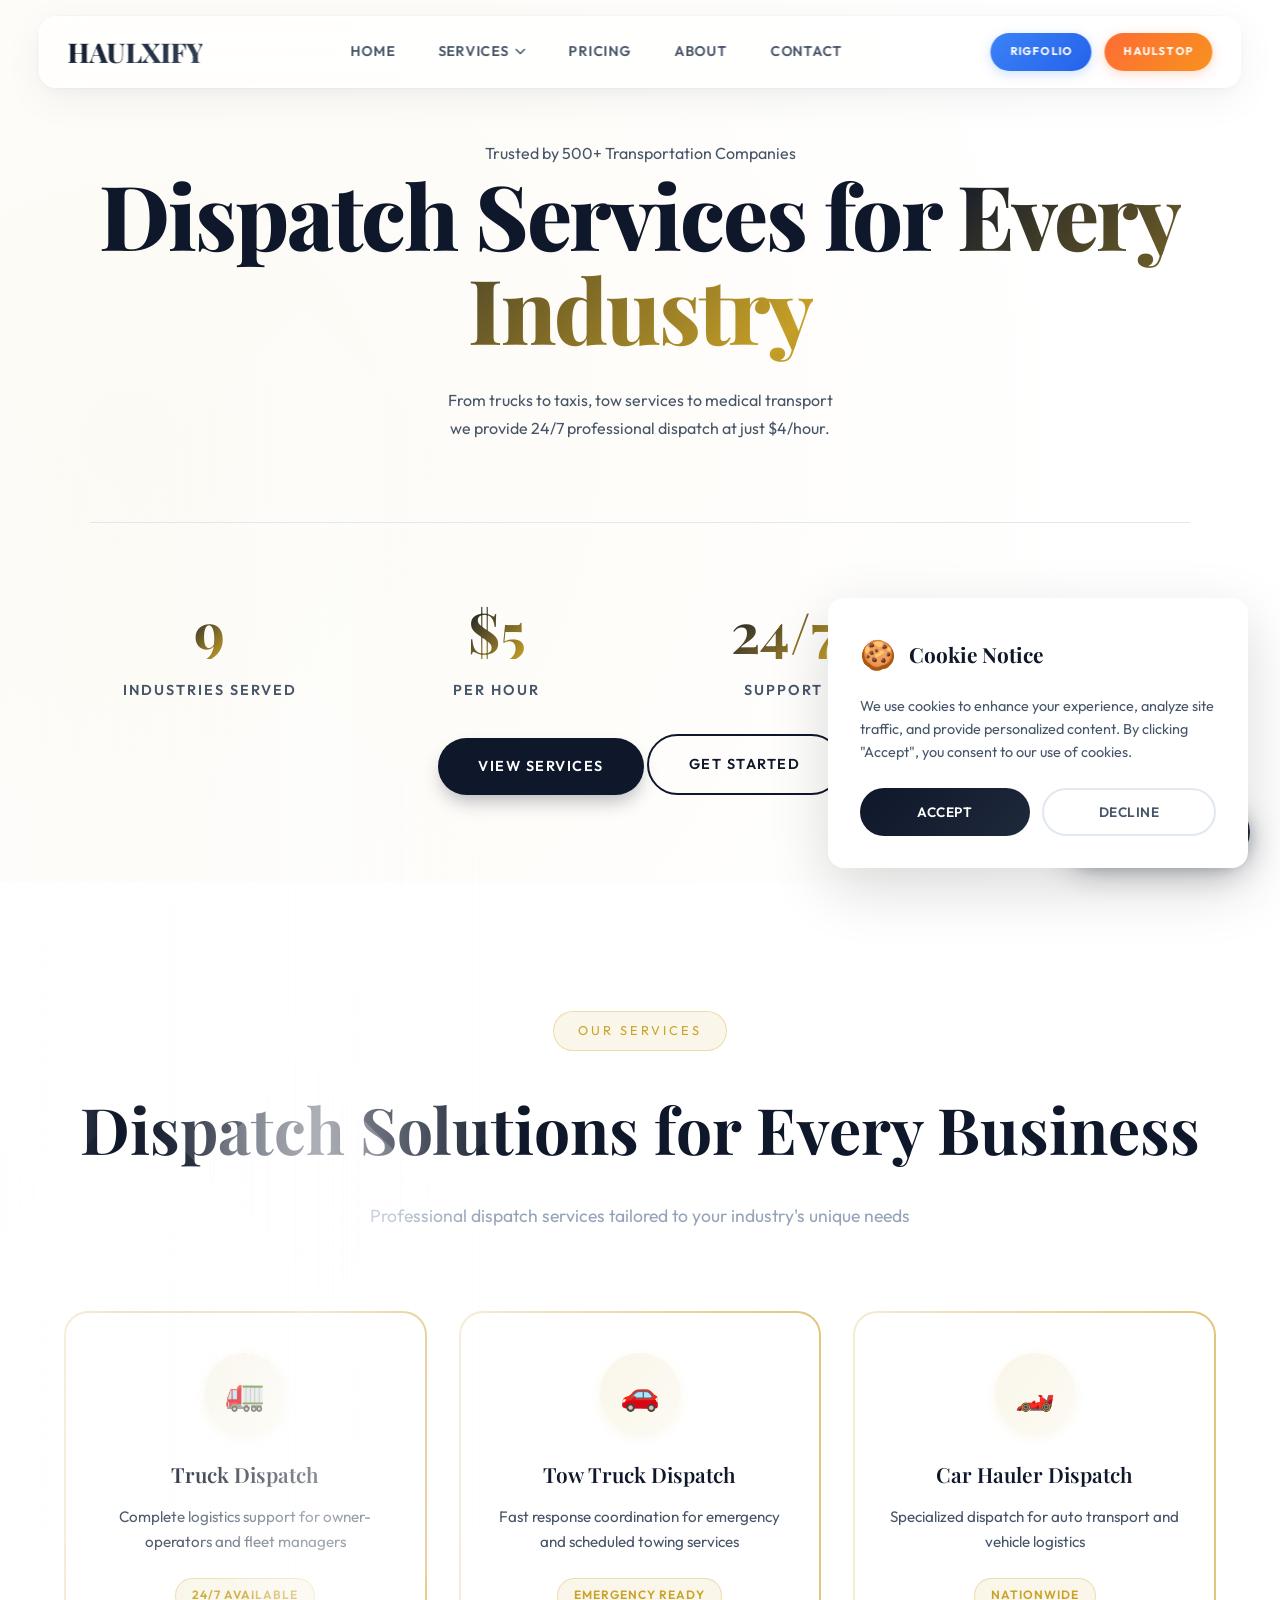
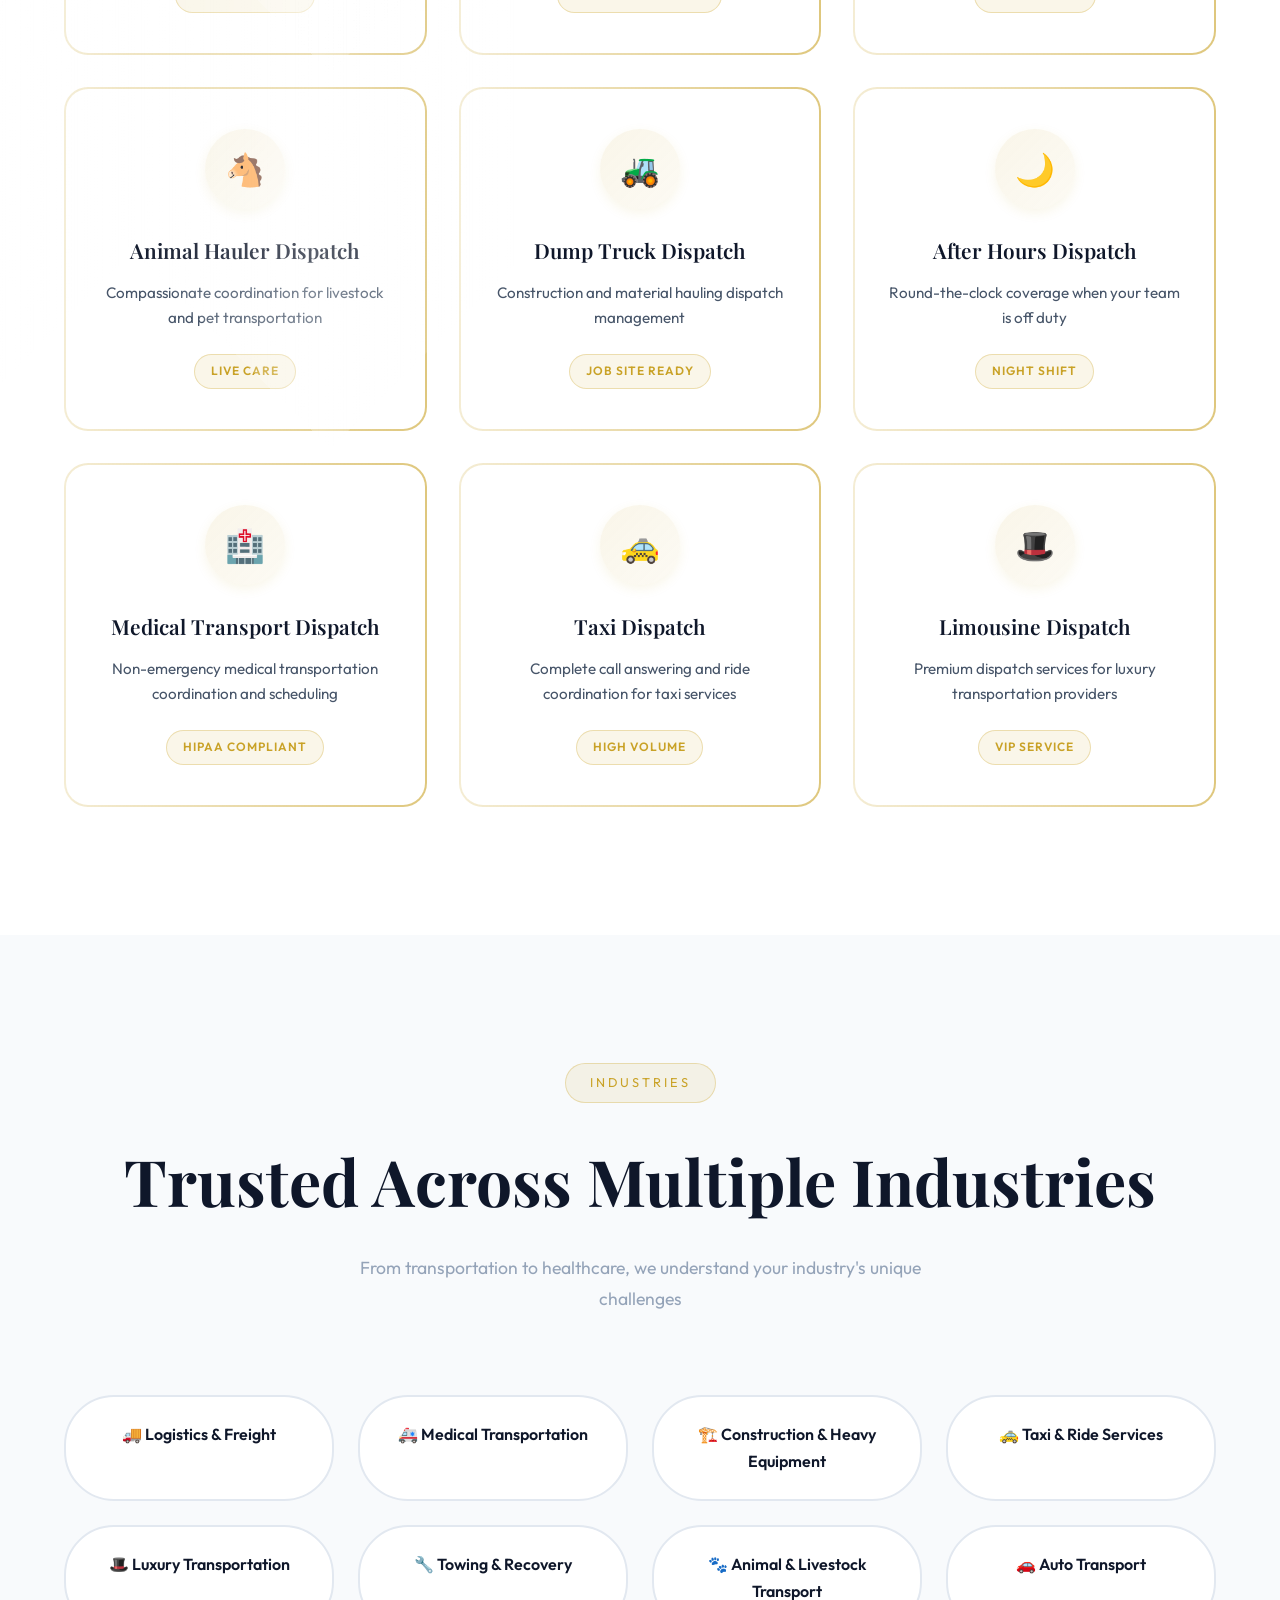
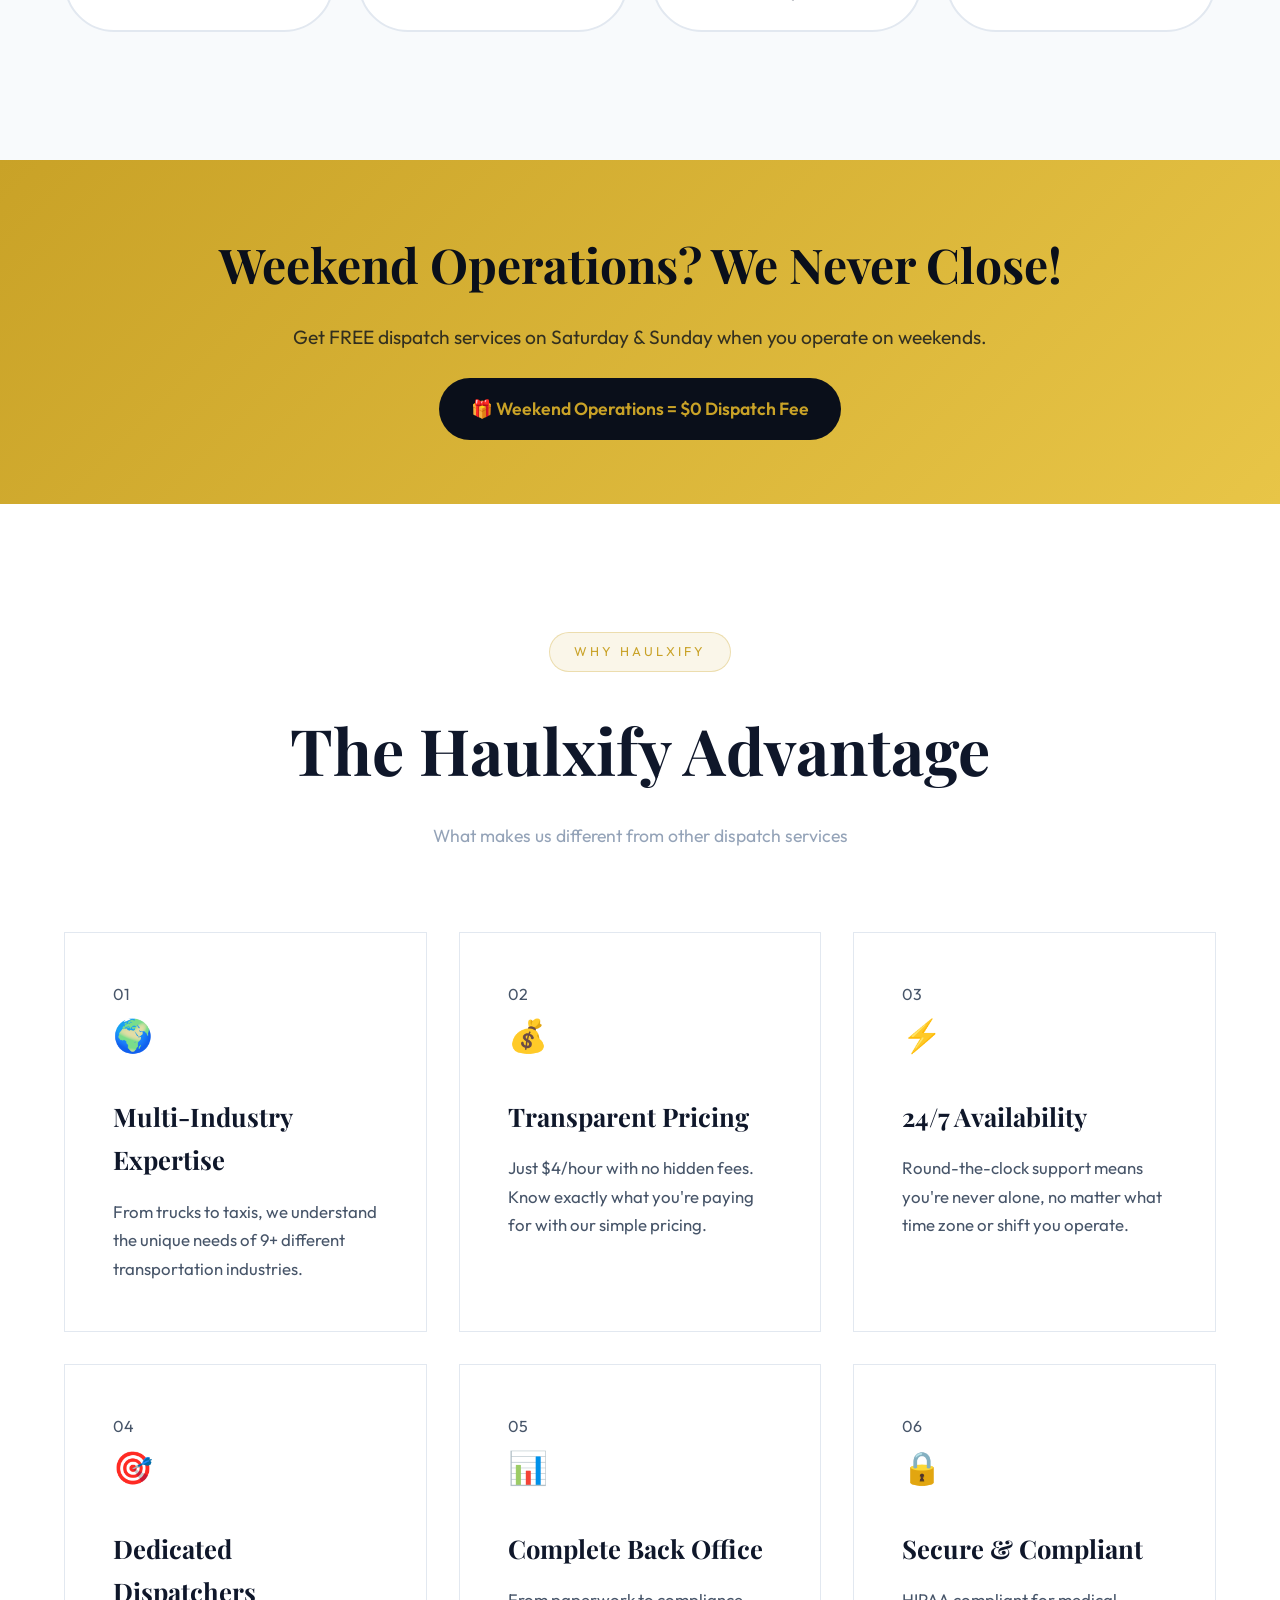
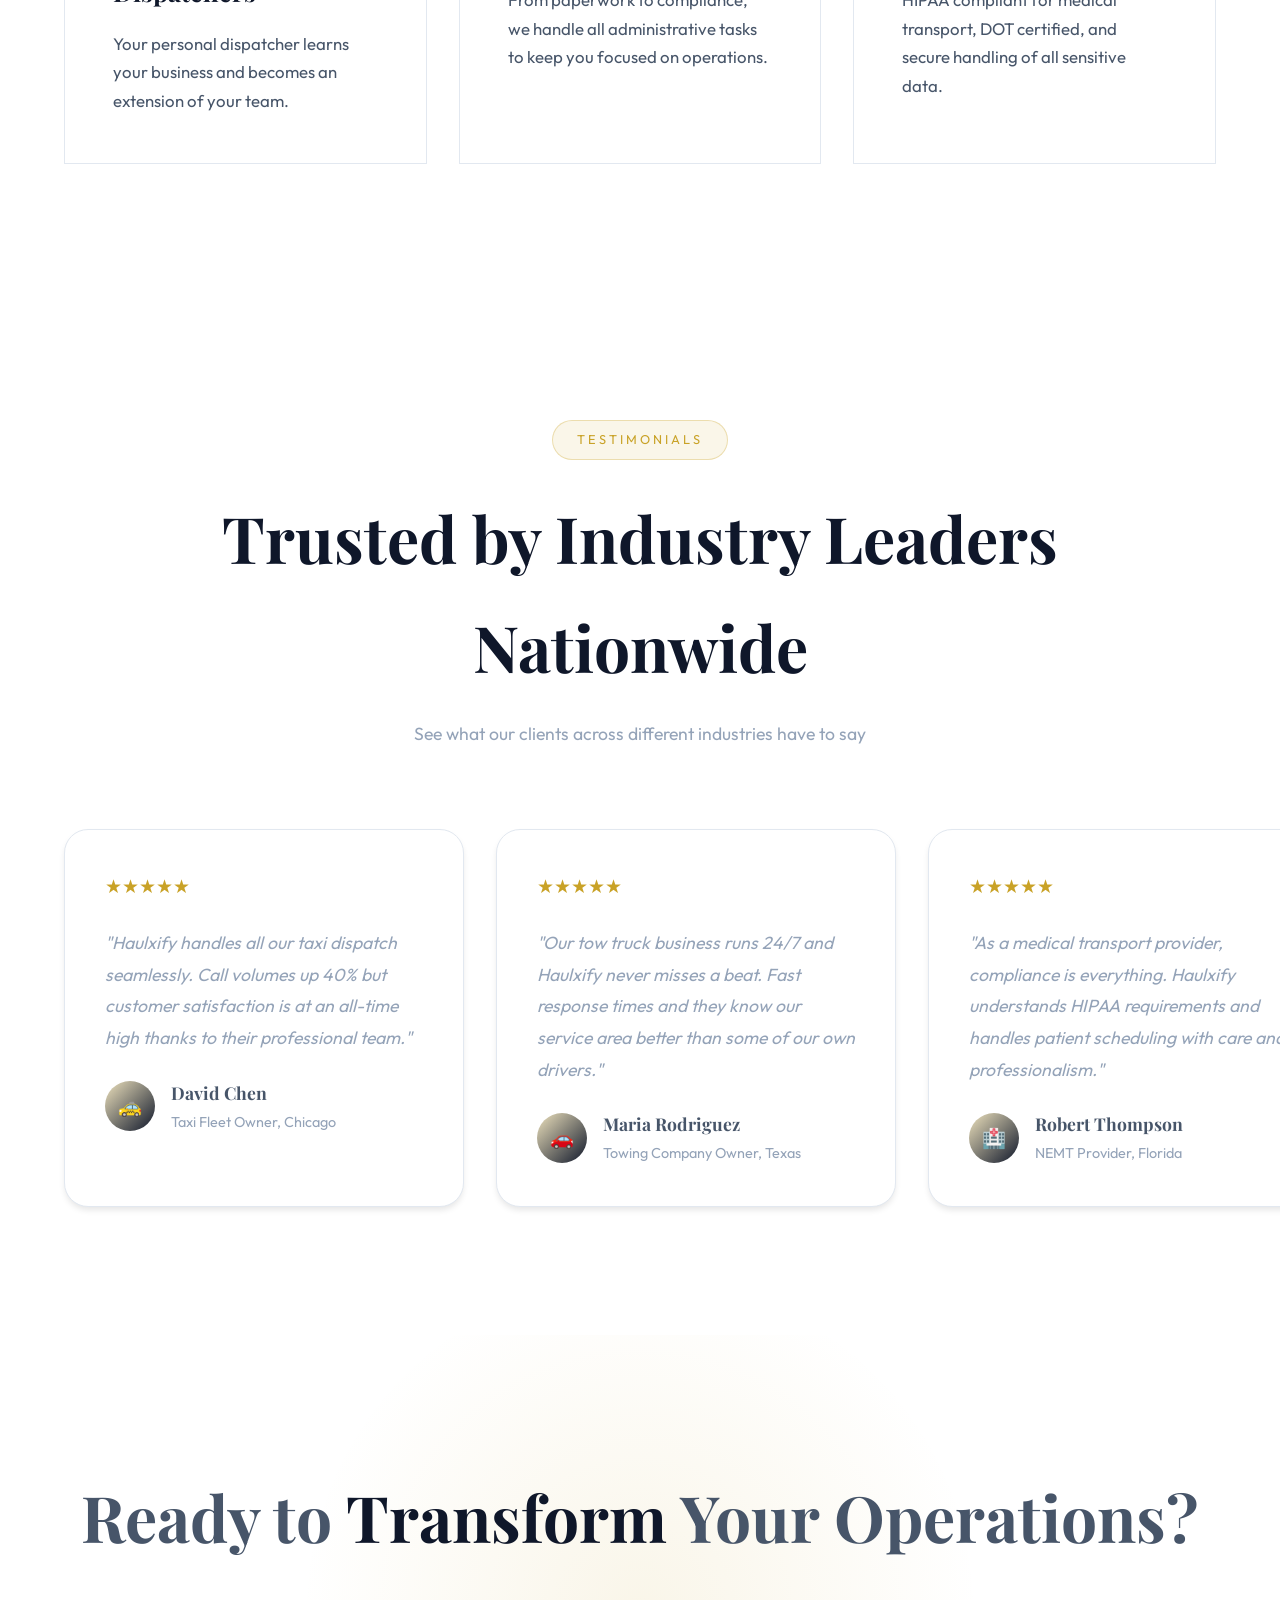
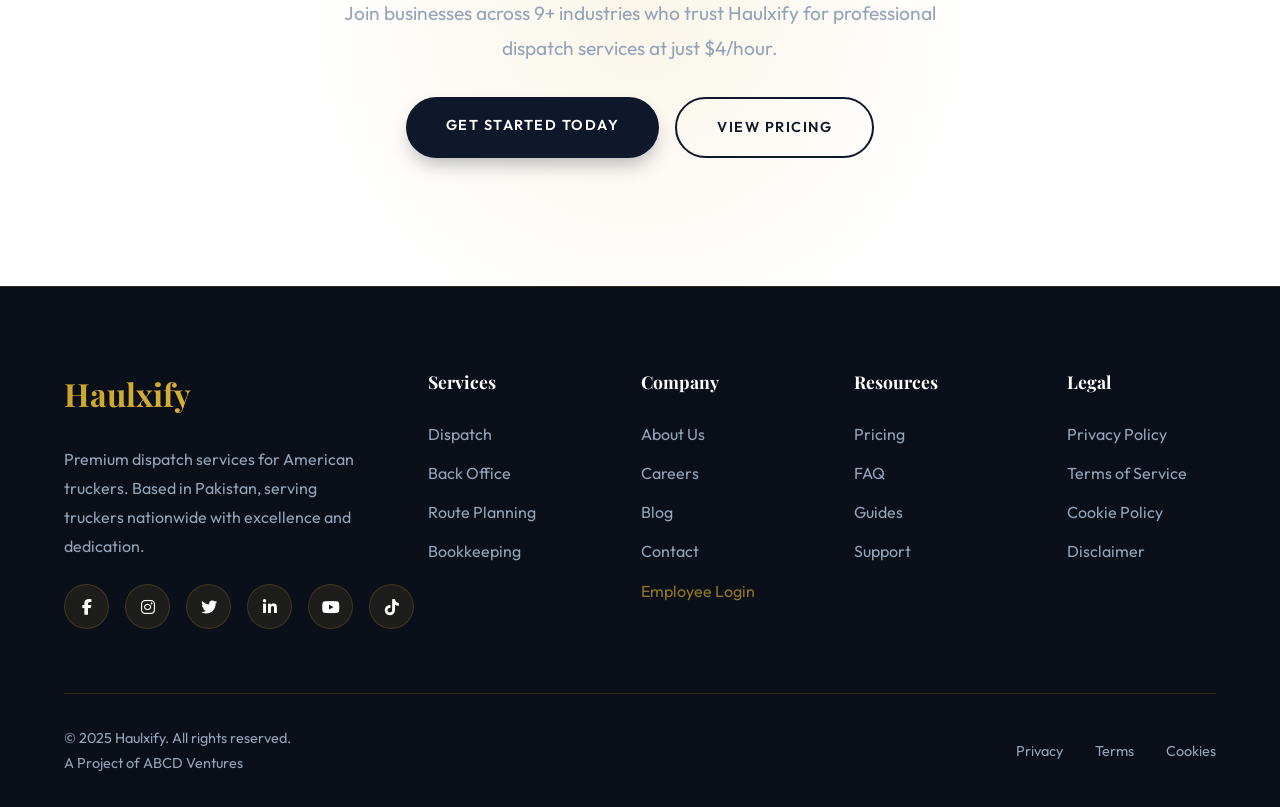
==== commit 58884424: "Update index.html" ====
--- a/index.html
+++ b/index.html
@@ -5285,6 +5285,7 @@
 <a href="#services" class="dropdown-link" data-page="services">Car Hauler Dispatch</a>
 <a href="#services" class="dropdown-link" data-page="services">Animal Hauler Dispatch</a>
 <a href="#services" class="dropdown-link" data-page="services">Dump Truck Dispatch</a>
+<a href="#services" class="dropdown-link" data-page="services">Sprinter/Cargo Van VA Services</a>
 <a href="#services" class="dropdown-link" data-page="services">After Hours Dispatch</a>
 <a href="#services" class="dropdown-link" data-page="services">Non-Emergency Medical Transportation Dispatch</a>
 <a href="#taxi-dispatch" class="dropdown-link" data-page="taxi-dispatch">Taxi Dispatch</a>
@@ -5332,6 +5333,7 @@
                 <li><a href="#services" data-page="services">Car Hauler</a></li>
                 <li><a href="#services" data-page="services">Animal Hauler Dispatch</a></li>
                 <li><a href="#services" data-page="services">Dump Truck Dispatch</a></li>
+                <li><a href="#services" data-page="services">Sprinter/Cargo Van VA</a></li>
                 <li><a href="#services" data-page="services">After Hours Dispatch</a></li>
                 <li><a href="#services" data-page="services">Non-Emergency Medical Transportation Dispatch</a></li>
                 <li><a href="#taxi-dispatch" data-page="taxi-dispatch">Taxi Dispatch</a></li>
@@ -5725,6 +5727,27 @@
                 <span class="service-price-badge">Starting at $5/hour per truck</span>
             </div>
         </div>
+
+        <!-- Sprinter/Cargo Van VA Services -->
+        <div class="premium-service-card reveal">
+            <img src="https://images.unsplash.com/photo-1527786356703-4b100091cd2c?q=80&w=800&fit=crop" alt="Sprinter Van Dispatch" class="service-card-image">
+            <div class="service-card-content">
+                <h3 class="service-card-title">Sprinter/Cargo Van Virtual Assistance</h3>
+                <p class="service-card-description">Dedicated virtual general manager for your sprinter van operations. From load hunting to bookkeeping, we handle everything so you can focus on growing your business.</p>
+                <ul class="service-features-list">
+                    <li>Dedicated VA General Manager</li>
+                    <li>Load hunting & route optimization</li>
+                    <li>Broker negotiations for max RPM</li>
+                    <li>Complete paperwork & record keeping</li>
+                    <li>24/7 operations (charged 8hrs/day)</li>
+                </ul>
+                <div style="display: flex; align-items: center; gap: 1rem; margin-top: auto;">
+                    <span class="service-price-badge">$4/hour per van</span>
+                    <a href="#pricing" class="btn btn-secondary" style="padding: 0.5rem 1.5rem; font-size: 0.8rem;" data-page="pricing" onclick="switchPricingService('sprinter-va')">View Details</a>
+                </div>
+            </div>
+        </div>
+
 
         <!-- After Hours Dispatch -->
         <div class="premium-service-card reveal">
@@ -5831,6 +5854,9 @@
                 <button class="pricing-tab-btn" onclick="switchPricingService('dump')">
                     <i class="fas fa-tractor"></i> Dump Truck
                 </button>
+                 <button class="pricing-tab-btn" onclick="switchPricingService('sprinter-va')">
+                    <i class="fas fa-shuttle-van"></i> Sprinter/Cargo Van VA
+                </button>
                 <button class="pricing-tab-btn" onclick="switchPricingService('after-hours')">
                     <i class="fas fa-moon"></i> After Hours
                 </button>
@@ -6045,6 +6071,117 @@
                 </div>
                 
                 <a href="#contact" class="btn btn-primary magnetic" data-page="contact" style="width: 100%; margin-top: 2rem;"><span>Get Started</span></a>
+            </div>
+        </div>
+          <!-- Sprinter/Cargo Van VA Services -->
+        <div class="pricing-service-content" id="service-sprinter-va">
+            <div class="luxury-pricing-card reveal" style="max-width: 900px; margin: 0 auto;">
+                <h3 class="pricing-service-name">Sprinter/Cargo Van Virtual Assistance Services</h3>
+                <p class="pricing-service-tagline">Your dedicated virtual general manager for complete van operations</p>
+                
+                <div class="pricing-amount-display">
+                    <span class="pricing-dollar">$4</span>
+                    <span class="pricing-rate">/hour per van</span>
+                </div>
+                <p class="pricing-billing-note">Additional vans: $1/hour each (up to 3 vans) • Bookkeeping: +$1/hour per van</p>
+                
+                <div class="pricing-feature-grid">
+                    <div class="pricing-feature-item">
+                        <div class="pricing-feature-icon">✓</div>
+                        <span class="pricing-feature-text">Dedicated Virtual Assistant General Manager</span>
+                    </div>
+                    <div class="pricing-feature-item">
+                        <div class="pricing-feature-icon">✓</div>
+                        <span class="pricing-feature-text">Load hunting & booking services</span>
+                    </div>
+                    <div class="pricing-feature-item">
+                        <div class="pricing-feature-icon">✓</div>
+                        <span class="pricing-feature-text">Route planning & optimization</span>
+                    </div>
+                    <div class="pricing-feature-item">
+                        <div class="pricing-feature-icon">✓</div>
+                        <span class="pricing-feature-text">Broker negotiations for maximum RPM</span>
+                    </div>
+                    <div class="pricing-feature-item">
+                        <div class="pricing-feature-icon">✓</div>
+                        <span class="pricing-feature-text">Complete paperwork handling</span>
+                    </div>
+                    <div class="pricing-feature-item">
+                        <div class="pricing-feature-icon">✓</div>
+                        <span class="pricing-feature-text">Record keeping & documentation</span>
+                    </div>
+                    <div class="pricing-feature-item">
+                        <div class="pricing-feature-icon">✓</div>
+                        <span class="pricing-feature-text">24/7 operations (standard 8hrs/day charged)</span>
+                    </div>
+                    <div class="pricing-feature-item">
+                        <div class="pricing-feature-icon">✓</div>
+                        <span class="pricing-feature-text">After-hours coverage included FREE</span>
+                    </div>
+                    <div class="pricing-feature-item">
+                        <div class="pricing-feature-icon">✓</div>
+                        <span class="pricing-feature-text">40+ years combined team experience</span>
+                    </div>
+                </div>
+
+                <div class="pricing-note-box" style="margin-top: 2rem;">
+                    <div class="pricing-note-title">💰 Flexible Pricing Structure</div>
+                    <ul style="margin: 0.5rem 0 0 1.5rem; color: var(--text-body); line-height: 1.8;">
+                        <li><strong>First van:</strong> $4/hour</li>
+                        <li><strong>Additional vans (up to 3):</strong> +$1/hour per van</li>
+                        <li><strong>More than 3 vans:</strong> Custom negotiable rates</li>
+                        <li><strong>Business bookkeeping:</strong> +$1/hour per van (negotiable)</li>
+                    </ul>
+                </div>
+
+                <div class="pricing-note-box" style="margin-top: 1.5rem; background: linear-gradient(135deg, rgba(201, 162, 39, 0.1), rgba(201, 162, 39, 0.05));">
+                    <div class="pricing-note-title">🎯 Payment Options & Discounts</div>
+                    <ul style="margin: 0.5rem 0 0 1.5rem; color: var(--text-body); line-height: 1.8;">
+                        <li><strong>Weekly:</strong> Service first, invoice Friday, pay by Monday</li>
+                        <li><strong>Monthly (prepaid):</strong> 15% discount</li>
+                        <li><strong>Quarterly (prepaid):</strong> 25% discount</li>
+                        <li><strong>No upfront charges</strong> for weekly service plans</li>
+                    </ul>
+                </div>
+
+                <div class="pricing-note-box" style="margin-top: 1.5rem;">
+                    <div class="pricing-note-title">📋 Required Documents for Onboarding</div>
+                    <ul style="margin: 0.5rem 0 0 1.5rem; color: var(--text-body); line-height: 1.8;">
+                        <li>MC Number</li>
+                        <li>W9 Form</li>
+                        <li>Certificate of Insurance (CoI)</li>
+                        <li>Voided Check / Factoring Information</li>
+                    </ul>
+                    <p style="margin-top: 1rem; color: var(--text-muted); font-size: 0.9rem;">
+                        <em>These documents enable us to book loads on your behalf and assist with payments from factoring companies or brokers. We don't directly handle your payments - you get paid directly by brokers.</em>
+                    </p>
+                </div>
+
+                <div class="pricing-note-box" style="margin-top: 1.5rem; background: linear-gradient(135deg, rgba(59, 130, 246, 0.1), rgba(59, 130, 246, 0.05));">
+                    <div class="pricing-note-title">🚀 Onboarding Process</div>
+                    <ol style="margin: 0.5rem 0 0 1.5rem; color: var(--text-body); line-height: 1.8;">
+                        <li>Submit required documents</li>
+                        <li>Receive non-binding service agreement</li>
+                        <li>Get assigned your dedicated VA General Manager</li>
+                        <li>Start operations immediately</li>
+                    </ol>
+                    <p style="margin-top: 1rem; color: var(--text-muted); font-size: 0.9rem;">
+                        <em>Our non-binding agreement is simply a letter stating our working relationship - no long-term commitments required.</em>
+                    </p>
+                </div>
+
+                <div class="pricing-note-box" style="margin-top: 1.5rem; background: linear-gradient(135deg, rgba(34, 197, 94, 0.1), rgba(34, 197, 94, 0.05));">
+                    <div class="pricing-note-title">⭐ Why Choose Our VA Services?</div>
+                    <ul style="margin: 0.5rem 0 0 1.5rem; color: var(--text-body); line-height: 1.8;">
+                        <li><strong>Save Time:</strong> Focus on growing your business or spending time with family</li>
+                        <li><strong>Expert Team:</strong> American logistics specialists with 40+ years combined experience</li>
+                        <li><strong>Cost Effective:</strong> Overseas operations = lower overhead = savings passed to you</li>
+                        <li><strong>Flexible Services:</strong> Choose one service or all - customized to your needs</li>
+                        <li><strong>Proven Results:</strong> Currently serving 9+ logistics companies</li>
+                    </ul>
+                </div>
+                
+                <a href="#contact" class="btn btn-primary magnetic" data-page="contact" style="width: 100%; margin-top: 2rem;"><span>Get Started - No Upfront Payment</span></a>
             </div>
         </div>
 
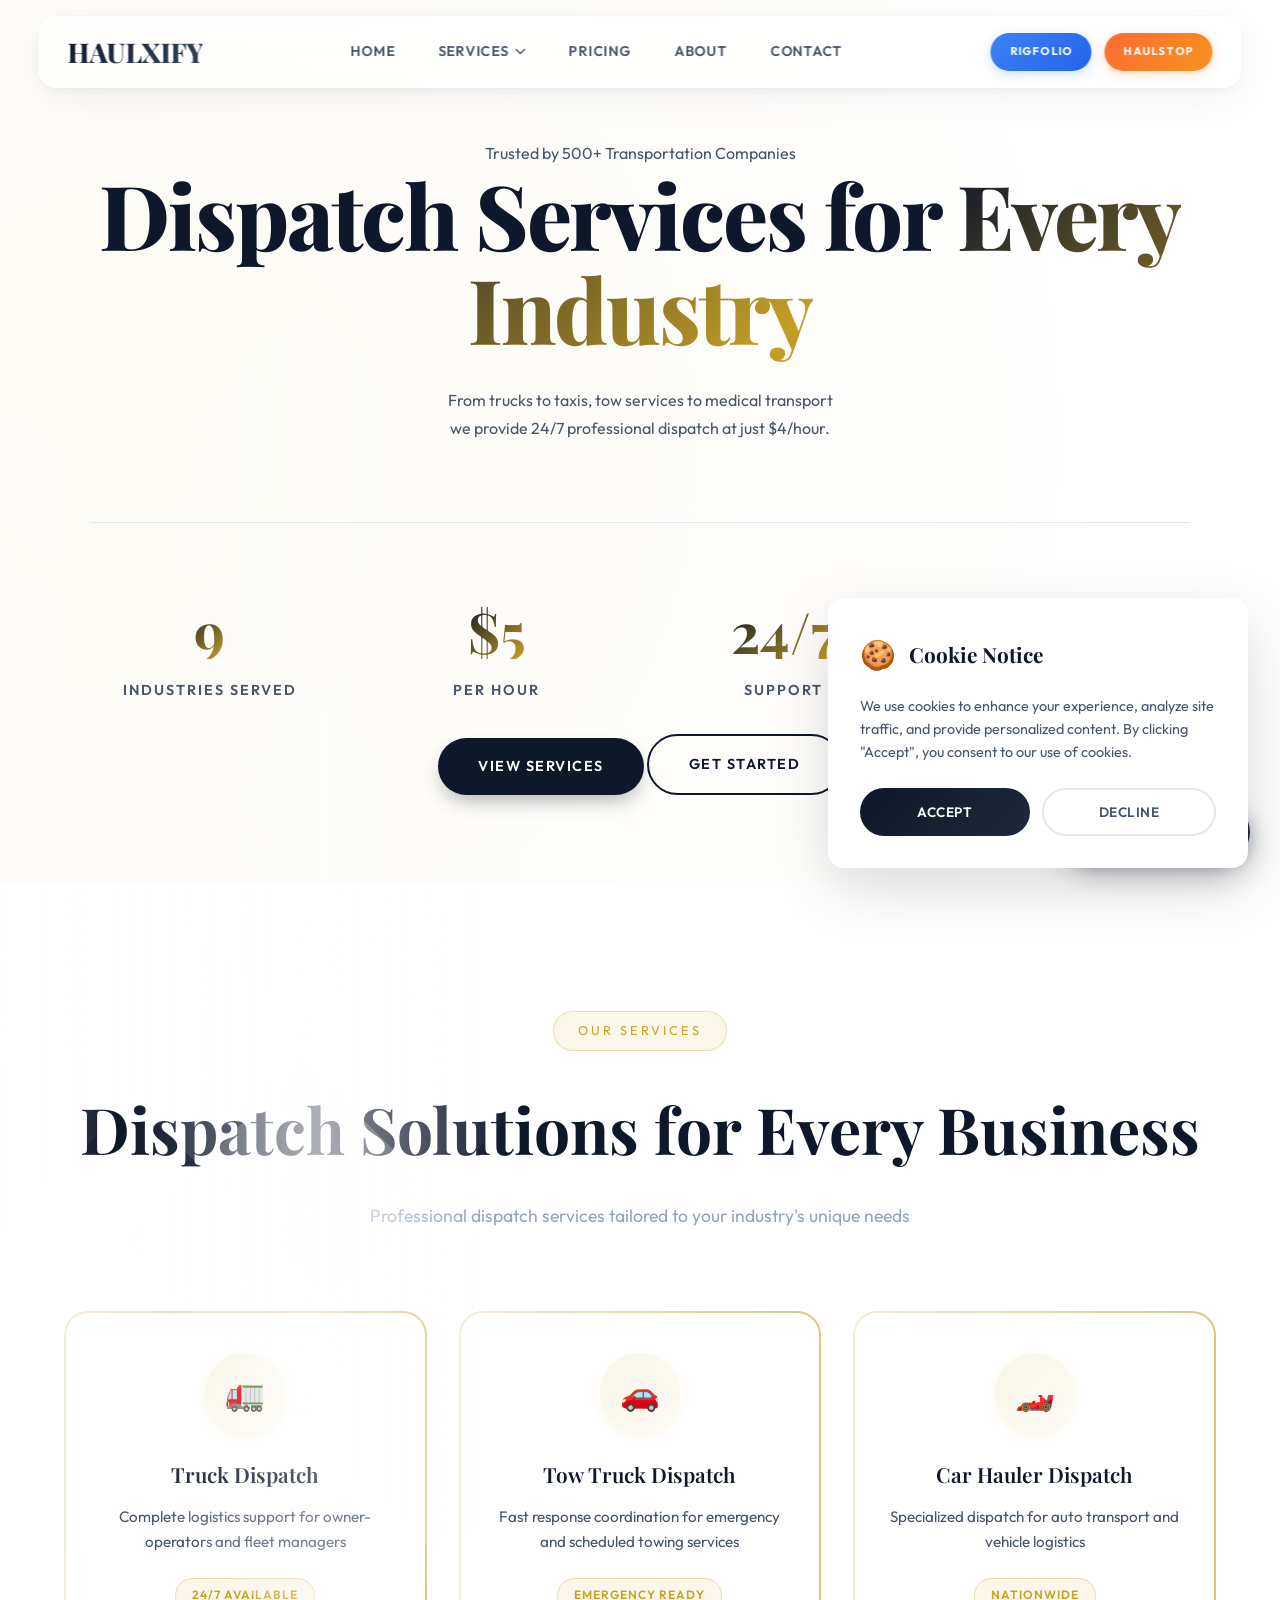
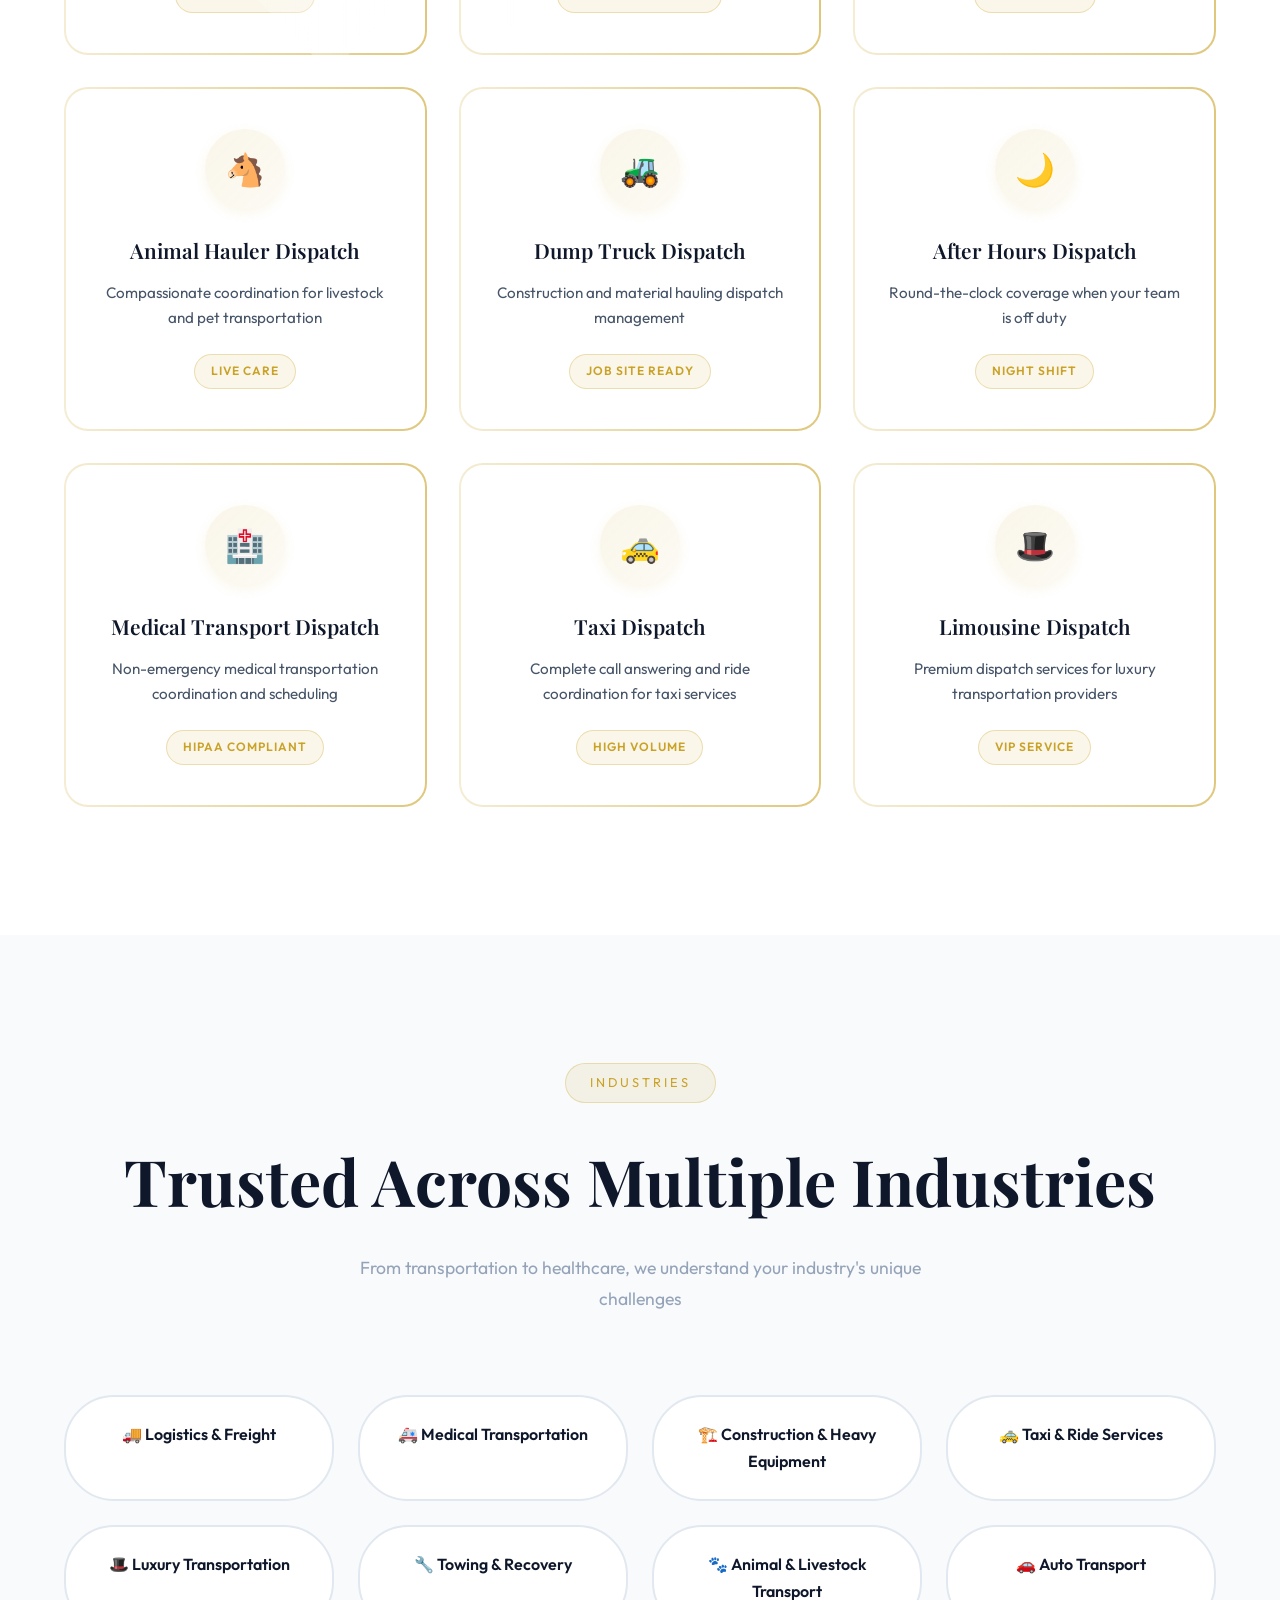
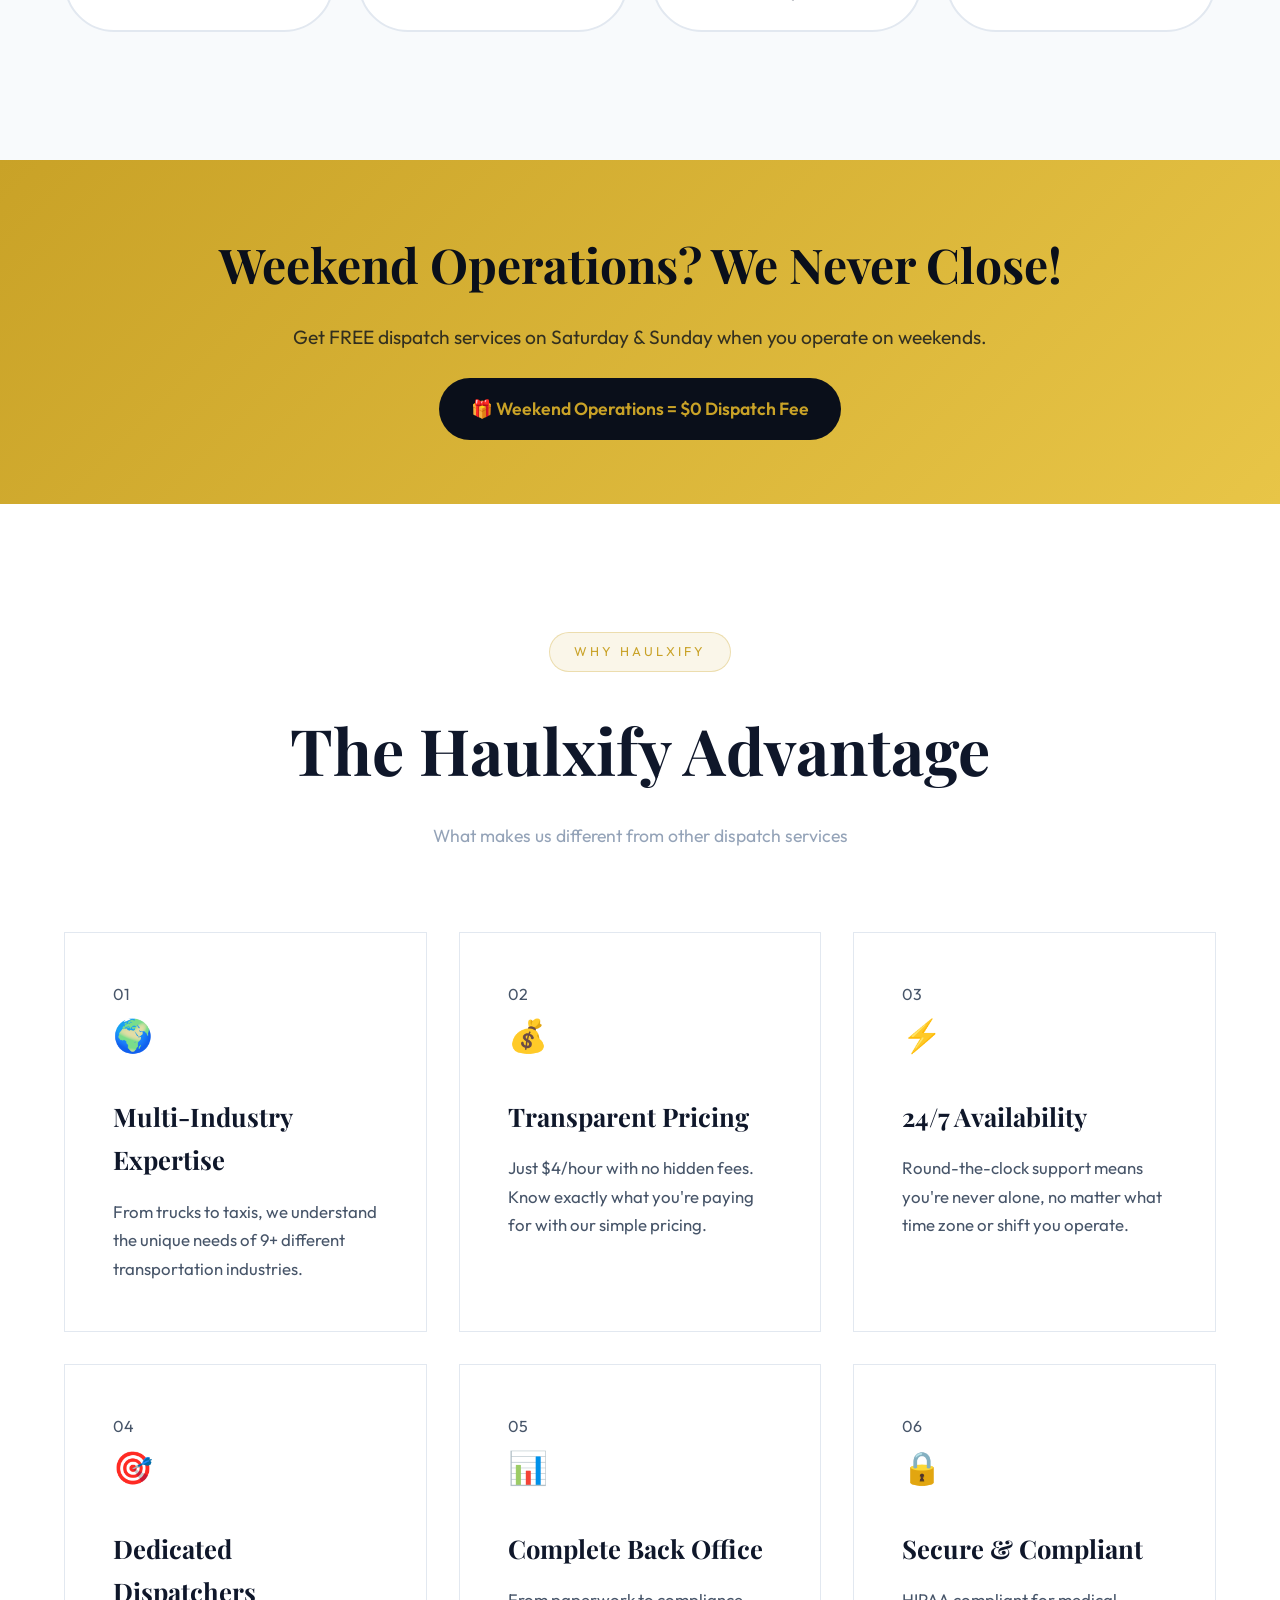
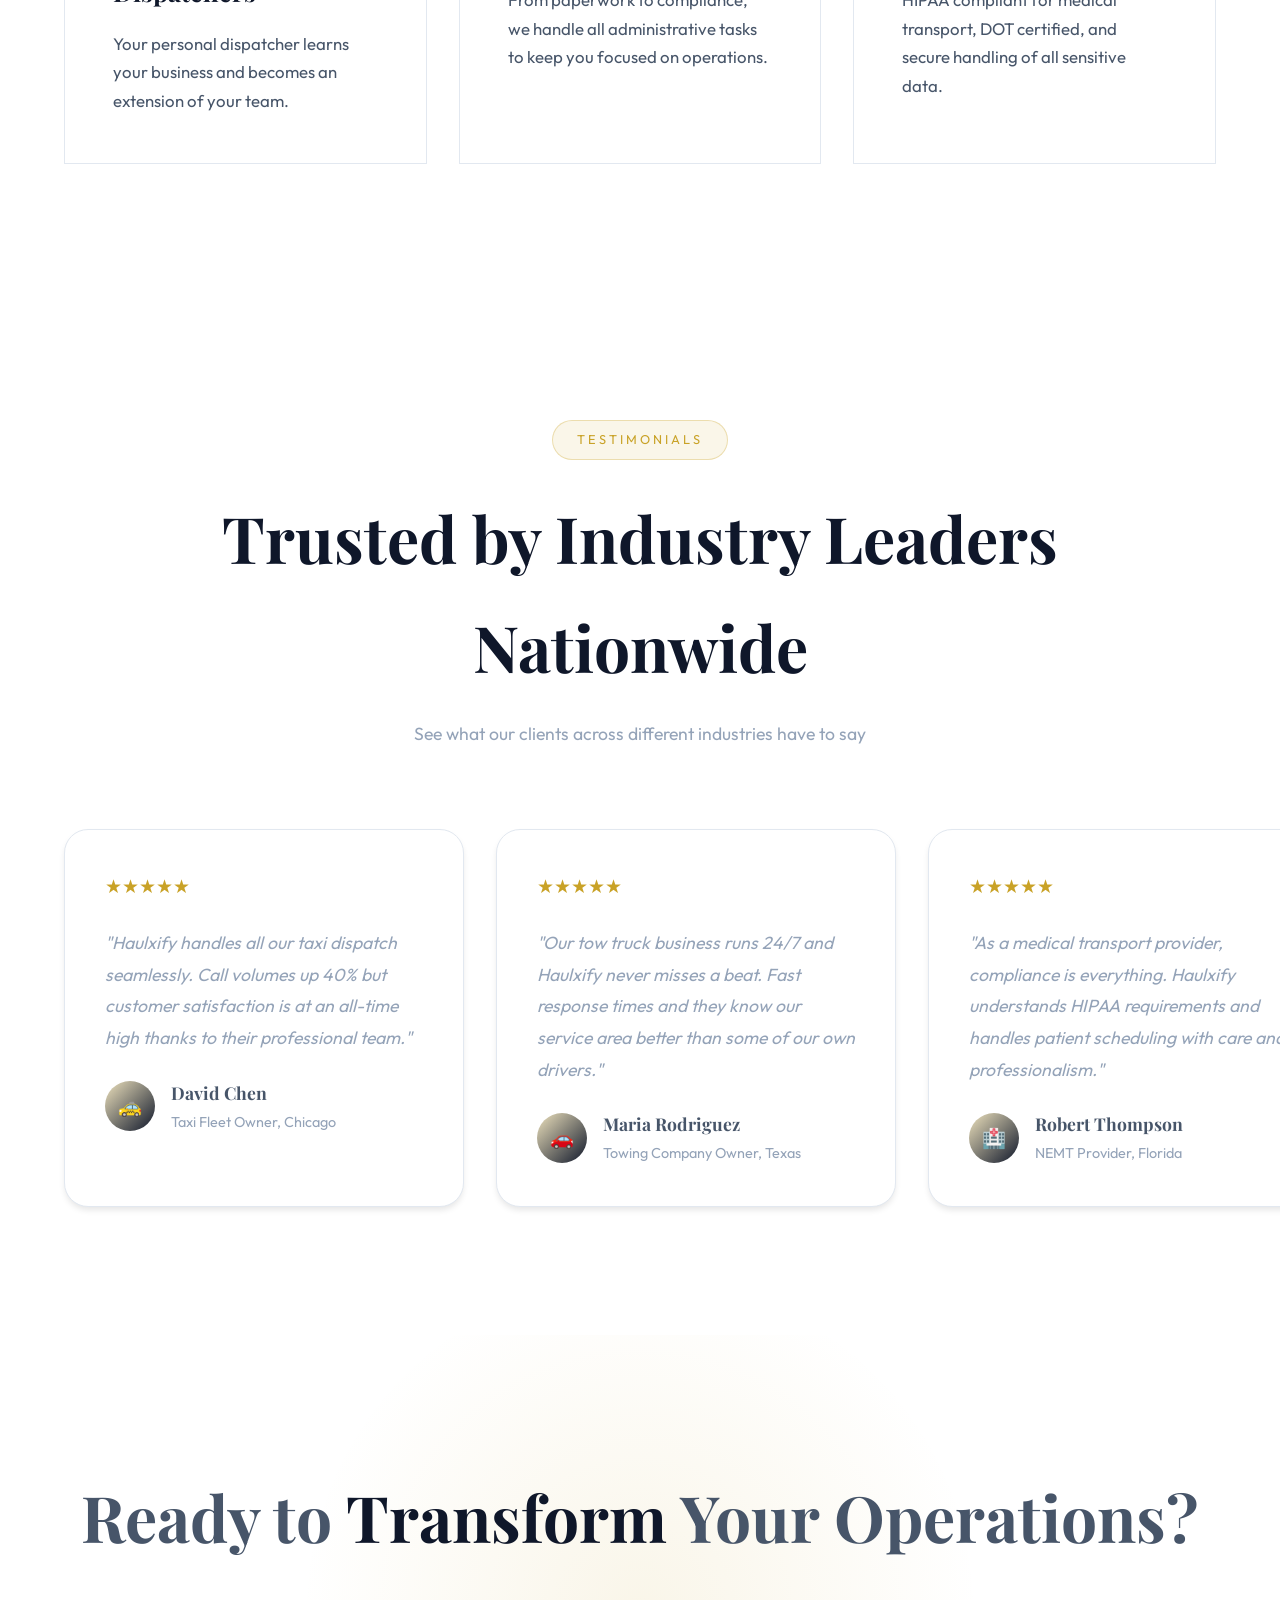
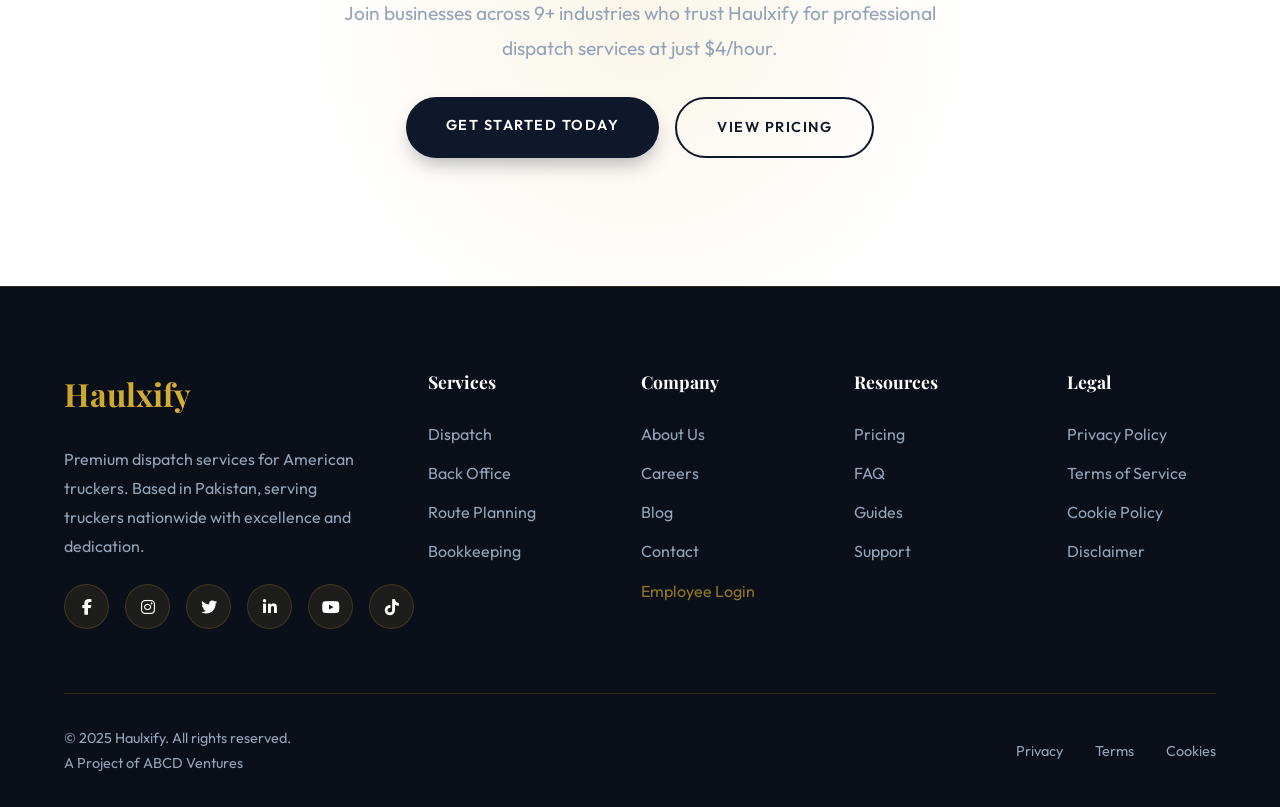
==== commit b9f991e5: "Update index.html" ====
--- a/index.html
+++ b/index.html
@@ -5285,7 +5285,7 @@
 <a href="#services" class="dropdown-link" data-page="services">Car Hauler Dispatch</a>
 <a href="#services" class="dropdown-link" data-page="services">Animal Hauler Dispatch</a>
 <a href="#services" class="dropdown-link" data-page="services">Dump Truck Dispatch</a>
-<a href="#services" class="dropdown-link" data-page="services">Sprinter/Cargo Van VA Services</a>
+<a href="#sprinter-va" class="dropdown-link" data-page="sprinter-va">Sprinter/Cargo Van VA Services</a>
 <a href="#services" class="dropdown-link" data-page="services">After Hours Dispatch</a>
 <a href="#services" class="dropdown-link" data-page="services">Non-Emergency Medical Transportation Dispatch</a>
 <a href="#taxi-dispatch" class="dropdown-link" data-page="taxi-dispatch">Taxi Dispatch</a>
@@ -5333,7 +5333,7 @@
                 <li><a href="#services" data-page="services">Car Hauler</a></li>
                 <li><a href="#services" data-page="services">Animal Hauler Dispatch</a></li>
                 <li><a href="#services" data-page="services">Dump Truck Dispatch</a></li>
-                <li><a href="#services" data-page="services">Sprinter/Cargo Van VA</a></li>
+<li><a href="#sprinter-va" data-page="sprinter-va">Sprinter/Cargo Van VA</a></li>
                 <li><a href="#services" data-page="services">After Hours Dispatch</a></li>
                 <li><a href="#services" data-page="services">Non-Emergency Medical Transportation Dispatch</a></li>
                 <li><a href="#taxi-dispatch" data-page="taxi-dispatch">Taxi Dispatch</a></li>
@@ -5728,9 +5728,9 @@
             </div>
         </div>
 
-        <!-- Sprinter/Cargo Van VA Services -->
+      <!-- Sprinter/Cargo Van VA Services -->
         <div class="premium-service-card reveal">
-            <img src="https://images.unsplash.com/photo-1527786356703-4b100091cd2c?q=80&w=800&fit=crop" alt="Sprinter Van Dispatch" class="service-card-image">
+            <img src="https://raw.githubusercontent.com/ehtishamrk/haulxify.com/main/images/gray-cargo-van-driving-rainy-highway-delivery-rain.jpg" alt="Sprinter Van Virtual Assistant" class="service-card-image">
             <div class="service-card-content">
                 <h3 class="service-card-title">Sprinter/Cargo Van Virtual Assistance</h3>
                 <p class="service-card-description">Dedicated virtual general manager for your sprinter van operations. From load hunting to bookkeeping, we handle everything so you can focus on growing your business.</p>
@@ -5742,8 +5742,8 @@
                     <li>24/7 operations (charged 8hrs/day)</li>
                 </ul>
                 <div style="display: flex; align-items: center; gap: 1rem; margin-top: auto;">
-                    <span class="service-price-badge">$4/hour per van</span>
-                    <a href="#pricing" class="btn btn-secondary" style="padding: 0.5rem 1.5rem; font-size: 0.8rem;" data-page="pricing" onclick="switchPricingService('sprinter-va')">View Details</a>
+                    <span class="service-price-badge">Starting at $4/hour</span>
+                    <a href="#sprinter-va" class="btn btn-secondary" style="padding: 0.5rem 1.5rem; font-size: 0.8rem;" data-page="sprinter-va">Learn More</a>
                 </div>
             </div>
         </div>
@@ -6123,65 +6123,6 @@
                         <span class="pricing-feature-text">40+ years combined team experience</span>
                     </div>
                 </div>
-
-                <div class="pricing-note-box" style="margin-top: 2rem;">
-                    <div class="pricing-note-title">💰 Flexible Pricing Structure</div>
-                    <ul style="margin: 0.5rem 0 0 1.5rem; color: var(--text-body); line-height: 1.8;">
-                        <li><strong>First van:</strong> $4/hour</li>
-                        <li><strong>Additional vans (up to 3):</strong> +$1/hour per van</li>
-                        <li><strong>More than 3 vans:</strong> Custom negotiable rates</li>
-                        <li><strong>Business bookkeeping:</strong> +$1/hour per van (negotiable)</li>
-                    </ul>
-                </div>
-
-                <div class="pricing-note-box" style="margin-top: 1.5rem; background: linear-gradient(135deg, rgba(201, 162, 39, 0.1), rgba(201, 162, 39, 0.05));">
-                    <div class="pricing-note-title">🎯 Payment Options & Discounts</div>
-                    <ul style="margin: 0.5rem 0 0 1.5rem; color: var(--text-body); line-height: 1.8;">
-                        <li><strong>Weekly:</strong> Service first, invoice Friday, pay by Monday</li>
-                        <li><strong>Monthly (prepaid):</strong> 15% discount</li>
-                        <li><strong>Quarterly (prepaid):</strong> 25% discount</li>
-                        <li><strong>No upfront charges</strong> for weekly service plans</li>
-                    </ul>
-                </div>
-
-                <div class="pricing-note-box" style="margin-top: 1.5rem;">
-                    <div class="pricing-note-title">📋 Required Documents for Onboarding</div>
-                    <ul style="margin: 0.5rem 0 0 1.5rem; color: var(--text-body); line-height: 1.8;">
-                        <li>MC Number</li>
-                        <li>W9 Form</li>
-                        <li>Certificate of Insurance (CoI)</li>
-                        <li>Voided Check / Factoring Information</li>
-                    </ul>
-                    <p style="margin-top: 1rem; color: var(--text-muted); font-size: 0.9rem;">
-                        <em>These documents enable us to book loads on your behalf and assist with payments from factoring companies or brokers. We don't directly handle your payments - you get paid directly by brokers.</em>
-                    </p>
-                </div>
-
-                <div class="pricing-note-box" style="margin-top: 1.5rem; background: linear-gradient(135deg, rgba(59, 130, 246, 0.1), rgba(59, 130, 246, 0.05));">
-                    <div class="pricing-note-title">🚀 Onboarding Process</div>
-                    <ol style="margin: 0.5rem 0 0 1.5rem; color: var(--text-body); line-height: 1.8;">
-                        <li>Submit required documents</li>
-                        <li>Receive non-binding service agreement</li>
-                        <li>Get assigned your dedicated VA General Manager</li>
-                        <li>Start operations immediately</li>
-                    </ol>
-                    <p style="margin-top: 1rem; color: var(--text-muted); font-size: 0.9rem;">
-                        <em>Our non-binding agreement is simply a letter stating our working relationship - no long-term commitments required.</em>
-                    </p>
-                </div>
-
-                <div class="pricing-note-box" style="margin-top: 1.5rem; background: linear-gradient(135deg, rgba(34, 197, 94, 0.1), rgba(34, 197, 94, 0.05));">
-                    <div class="pricing-note-title">⭐ Why Choose Our VA Services?</div>
-                    <ul style="margin: 0.5rem 0 0 1.5rem; color: var(--text-body); line-height: 1.8;">
-                        <li><strong>Save Time:</strong> Focus on growing your business or spending time with family</li>
-                        <li><strong>Expert Team:</strong> American logistics specialists with 40+ years combined experience</li>
-                        <li><strong>Cost Effective:</strong> Overseas operations = lower overhead = savings passed to you</li>
-                        <li><strong>Flexible Services:</strong> Choose one service or all - customized to your needs</li>
-                        <li><strong>Proven Results:</strong> Currently serving 9+ logistics companies</li>
-                    </ul>
-                </div>
-                
-                <a href="#contact" class="btn btn-primary magnetic" data-page="contact" style="width: 100%; margin-top: 2rem;"><span>Get Started - No Upfront Payment</span></a>
             </div>
         </div>
 
@@ -7980,6 +7921,421 @@
         </div>
     </div>
 </section>
+    </div>
+    <!-- SPRINTER/CARGO VAN VA SERVICES PAGE -->
+    <div class="page" id="page-sprinter-va">
+        
+        <!-- Hero Section -->
+        <section class="about-hero-premium" style="background: linear-gradient(135deg, #0f172a 0%, #1e293b 100%);">
+            <div style="position: relative; z-index: 2;">
+                <span class="section-tag" style="color: var(--accent-gold); border-color: var(--accent-gold);">Virtual Assistance</span>
+                <h1 class="section-title reveal" style="color: #ffffff; margin-bottom: 1.5rem;">
+                    Sprinter/Cargo Van <span class="text-shimmer" style="background: var(--gradient-gold); -webkit-background-clip: text; -webkit-text-fill-color: transparent;">Virtual Assistant Services</span>
+                </h1>
+                <p class="section-subtitle reveal" style="color: rgba(255,255,255,0.8); max-width: 800px; margin: 0 auto;">
+                    Your dedicated virtual general manager handling everything from load hunting to bookkeeping. 
+                    Save time, reduce costs, and focus on what matters—growing your business.
+                </p>
+            </div>
+        </section>
+
+        <!-- What We Do Section -->
+        <section style="padding: 8rem 5%; background: #ffffff;">
+            <div class="about-story-section">
+                <div class="reveal-left">
+                    <img src="https://raw.githubusercontent.com/ehtishamrk/haulxify.com/main/images/gray-cargo-van-driving-rainy-highway-delivery-rain.jpg" alt="Sprinter Van Operations" class="about-image-premium">
+                </div>
+                <div class="about-text reveal-right">
+                    <h2>Your Virtual General Manager</h2>
+                    <p>We're a specialized logistics VA firm helping 9+ logistics-related companies get dispatch services at a fraction of traditional costs. Operating overseas allows us to lower our overheads, which means significant savings for you.</p>
+                    <p>We'll assign you a <strong>dedicated virtual assistant</strong> who takes over as your company's general manager. Their duties include hunting loads for your vans, route optimization, handling paperwork, negotiating with brokers to get you maximum RPM, and managing all record keeping.</p>
+                    <p>Everything you're doing yourself—or paying a general manager ridiculous costs for—we handle professionally and affordably.</p>
+                    <div style="margin-top: 2rem;">
+                        <a href="#contact" class="btn btn-primary magnetic" data-page="contact"><span>Get Started Today</span></a>
+                    </div>
+                </div>
+            </div>
+        </section>
+
+        <!-- Why Choose Us Section -->
+        <section style="padding: 8rem 5%; background: var(--bg-section);">
+            <div class="section-header">
+                <span class="section-tag">The Value We Bring</span>
+                <h2 class="section-title reveal">Why <span class="text-shimmer">Partner With Us</span>?</h2>
+                <p class="section-subtitle reveal">Save time, reduce costs, and get expert management at a fraction of traditional rates</p>
+            </div>
+            
+            <div class="values-grid">
+                <div class="value-card reveal stagger-1">
+                    <div class="value-icon">⏰</div>
+                    <h3>Save Valuable Time</h3>
+                    <p>The time we save you can be used to strategically grow your business, spend with your family, or even start a new venture. Stop doing everything yourself.</p>
+                </div>
+                
+                <div class="value-card reveal stagger-2">
+                    <div class="value-icon">💰</div>
+                    <h3>Lower Overhead Costs</h3>
+                    <p>Our overseas operations mean lower costs for us—and savings passed directly to you. Professional management without the ridiculous price tag.</p>
+                </div>
+                
+                <div class="value-card reveal stagger-3">
+                    <div class="value-icon">🎯</div>
+                    <h3>Expert Team</h3>
+                    <p>We're experts in American logistics with 40+ years of combined experience. We know the industry inside and out.</p>
+                </div>
+                
+                <div class="value-card reveal stagger-4">
+                    <div class="value-icon">🔧</div>
+                    <h3>Fully Customizable</h3>
+                    <p>Need one service? Take one. Want all services? Take them all. Our services are catered to your specific business needs.</p>
+                </div>
+                
+                <div class="value-card reveal stagger-5">
+                    <div class="value-icon">📊</div>
+                    <h3>Proven Track Record</h3>
+                    <p>Currently serving 9+ logistics companies with dedicated dispatch and management services. Join our growing family.</p>
+                </div>
+                
+                <div class="value-card reveal stagger-6">
+                    <div class="value-icon">🌐</div>
+                    <h3>24/7 Coverage</h3>
+                    <p>We operate 24/7 but you only pay for 8 hours/day, 5 days/week. Everything after hours is handled FREE of cost.</p>
+                </div>
+            </div>
+        </section>
+
+        <!-- Services Included Section -->
+        <section style="padding: 8rem 5%; background: #ffffff;">
+            <div class="section-header">
+                <span class="section-tag">What's Included</span>
+                <h2 class="section-title reveal">Complete <span class="text-shimmer">Van Management</span></h2>
+                <p class="section-subtitle reveal">Everything you need to run your sprinter van operation smoothly</p>
+            </div>
+
+            <div style="max-width: 1000px; margin: 4rem auto; display: grid; gap: 2rem;">
+                
+                <div class="premium-service-card reveal" style="display: flex; align-items: center; padding: 2rem;">
+                    <div style="flex: 0 0 80px; height: 80px; background: var(--gradient-gold); border-radius: 16px; display: flex; align-items: center; justify-content: center; margin-right: 2rem;">
+                        <i class="fas fa-search-location" style="font-size: 2rem; color: white;"></i>
+                    </div>
+                    <div>
+                        <h3 style="margin: 0 0 0.5rem 0; color: var(--primary-navy);">Load Hunting & Booking</h3>
+                        <p style="margin: 0; color: var(--text-body);">Active load board monitoring and booking to keep your vans moving and earning.</p>
+                    </div>
+                </div>
+
+                <div class="premium-service-card reveal" style="display: flex; align-items: center; padding: 2rem;">
+                    <div style="flex: 0 0 80px; height: 80px; background: var(--gradient-gold); border-radius: 16px; display: flex; align-items: center; justify-content: center; margin-right: 2rem;">
+                        <i class="fas fa-route" style="font-size: 2rem; color: white;"></i>
+                    </div>
+                    <div>
+                        <h3 style="margin: 0 0 0.5rem 0; color: var(--primary-navy);">Route Optimization</h3>
+                        <p style="margin: 0; color: var(--text-body);">Efficient route planning to maximize earnings and minimize deadhead miles.</p>
+                    </div>
+                </div>
+
+                <div class="premium-service-card reveal" style="display: flex; align-items: center; padding: 2rem;">
+                    <div style="flex: 0 0 80px; height: 80px; background: var(--gradient-gold); border-radius: 16px; display: flex; align-items: center; justify-content: center; margin-right: 2rem;">
+                        <i class="fas fa-handshake" style="font-size: 2rem; color: white;"></i>
+                    </div>
+                    <div>
+                        <h3 style="margin: 0 0 0.5rem 0; color: var(--primary-navy);">Broker Negotiations</h3>
+                        <p style="margin: 0; color: var(--text-body);">Professional rate negotiation to secure maximum revenue per mile (RPM) for every load.</p>
+                    </div>
+                </div>
+
+                <div class="premium-service-card reveal" style="display: flex; align-items: center; padding: 2rem;">
+                    <div style="flex: 0 0 80px; height: 80px; background: var(--gradient-gold); border-radius: 16px; display: flex; align-items: center; justify-content: center; margin-right: 2rem;">
+                        <i class="fas fa-file-alt" style="font-size: 2rem; color: white;"></i>
+                    </div>
+                    <div>
+                        <h3 style="margin: 0 0 0.5rem 0; color: var(--primary-navy);">Paperwork Handling</h3>
+                        <p style="margin: 0; color: var(--text-body);">Complete documentation management—rate confirmations, BOLs, invoices, and more.</p>
+                    </div>
+                </div>
+
+                <div class="premium-service-card reveal" style="display: flex; align-items: center; padding: 2rem;">
+                    <div style="flex: 0 0 80px; height: 80px; background: var(--gradient-gold); border-radius: 16px; display: flex; align-items: center; justify-content: center; margin-right: 2rem;">
+                        <i class="fas fa-folder-open" style="font-size: 2rem; color: white;"></i>
+                    </div>
+                    <div>
+                        <h3 style="margin: 0 0 0.5rem 0; color: var(--primary-navy);">Record Keeping</h3>
+                        <p style="margin: 0; color: var(--text-body);">Organized tracking of all loads, payments, expenses, and business records.</p>
+                    </div>
+                </div>
+
+                <div class="premium-service-card reveal" style="display: flex; align-items: center; padding: 2rem;">
+                    <div style="flex: 0 0 80px; height: 80px; background: var(--gradient-gold); border-radius: 16px; display: flex; align-items: center; justify-content: center; margin-right: 2rem;">
+                        <i class="fas fa-calculator" style="font-size: 2rem; color: white;"></i>
+                    </div>
+                    <div>
+                        <h3 style="margin: 0 0 0.5rem 0; color: var(--primary-navy);">Business Bookkeeping (Optional)</h3>
+                        <p style="margin: 0; color: var(--text-body);">Add-on bookkeeping services available at just $1/hour per van (negotiable).</p>
+                    </div>
+                </div>
+
+            </div>
+        </section>
+
+        <!-- Pricing Section -->
+        <section style="padding: 8rem 5%; background: var(--bg-section);">
+            <div class="section-header">
+                <span class="section-tag">Transparent Pricing</span>
+                <h2 class="section-title reveal">Affordable <span class="text-shimmer">Rates</span></h2>
+                <p class="section-subtitle reveal">Professional management at a fraction of traditional costs</p>
+            </div>
+
+            <div style="max-width: 900px; margin: 4rem auto;">
+                <div class="luxury-pricing-card reveal">
+                    
+                    <div style="text-align: center; padding: 3rem 0; border-bottom: 1px solid var(--border-light);">
+                        <div class="pricing-amount-display">
+                            <span class="pricing-dollar">$4</span>
+                            <span class="pricing-rate">/hour per van</span>
+                        </div>
+                        <p style="color: var(--text-muted); margin-top: 1rem;">Standard 8 hours/day, 5 days/week (176 hours/month)</p>
+                    </div>
+
+                    <div style="padding: 3rem 2rem;">
+                        <h3 style="color: var(--primary-navy); margin-bottom: 2rem; text-align: center;">Pricing Structure</h3>
+                        
+                        <div style="display: grid; gap: 1.5rem;">
+                            <div style="display: flex; justify-content: space-between; align-items: center; padding: 1.5rem; background: rgba(201, 162, 39, 0.05); border-radius: 12px;">
+                                <span style="font-weight: 600; color: var(--text-main);">First Van</span>
+                                <span style="font-size: 1.5rem; font-weight: 700; color: var(--accent-gold);">$4/hour</span>
+                            </div>
+                            
+                            <div style="display: flex; justify-content: space-between; align-items: center; padding: 1.5rem; background: rgba(201, 162, 39, 0.05); border-radius: 12px;">
+                                <span style="font-weight: 600; color: var(--text-main);">Additional Vans (up to 3 total)</span>
+                                <span style="font-size: 1.5rem; font-weight: 700; color: var(--accent-gold);">+$1/hour each</span>
+                            </div>
+                            
+                            <div style="display: flex; justify-content: space-between; align-items: center; padding: 1.5rem; background: rgba(201, 162, 39, 0.05); border-radius: 12px;">
+                                <span style="font-weight: 600; color: var(--text-main);">More than 3 Vans</span>
+                                <span style="font-size: 1.2rem; font-weight: 700; color: var(--accent-gold);">Custom rates available</span>
+                            </div>
+                            
+                            <div style="display: flex; justify-content: space-between; align-items: center; padding: 1.5rem; background: rgba(59, 130, 246, 0.05); border-radius: 12px;">
+                                <span style="font-weight: 600; color: var(--text-main);">Bookkeeping Add-on (Optional)</span>
+                                <span style="font-size: 1.5rem; font-weight: 700; color: #3b82f6;">+$1/hour per van</span>
+                            </div>
+                        </div>
+
+                        <div style="margin-top: 3rem; padding: 2rem; background: linear-gradient(135deg, rgba(201, 162, 39, 0.1), rgba(201, 162, 39, 0.05)); border-radius: 12px; border-left: 4px solid var(--accent-gold);">
+                            <h4 style="color: var(--primary-navy); margin-bottom: 1rem;">💡 Example Cost Breakdown</h4>
+                            <ul style="margin: 0; padding-left: 1.5rem; color: var(--text-body); line-height: 2;">
+                                <li><strong>1 Van:</strong> $4/hour × 176 hours = $704/month</li>
+                                <li><strong>2 Vans:</strong> ($4 + $1) × 176 hours = $880/month</li>
+                                <li><strong>3 Vans:</strong> ($4 + $1 + $1) × 176 hours = $1,056/month</li>
+                            </ul>
+                        </div>
+                    </div>
+                </div>
+            </div>
+        </section>
+
+        <!-- Payment Options Section -->
+        <section style="padding: 8rem 5%; background: #ffffff;">
+            <div class="section-header">
+                <span class="section-tag">Payment Flexibility</span>
+                <h2 class="section-title reveal">Choose Your <span class="text-shimmer">Payment Plan</span></h2>
+                <p class="section-subtitle reveal">Flexible options with significant discounts for prepayment</p>
+            </div>
+
+            <div style="max-width: 1200px; margin: 4rem auto; display: grid; grid-template-columns: repeat(auto-fit, minmax(300px, 1fr)); gap: 2rem;">
+                
+                <!-- Weekly Plan -->
+                <div class="value-card reveal stagger-1" style="text-align: center;">
+                    <div style="width: 80px; height: 80px; background: linear-gradient(135deg, #3b82f6, #2563eb); border-radius: 50%; display: flex; align-items: center; justify-content: center; margin: 0 auto 1.5rem;">
+                        <i class="fas fa-calendar-week" style="font-size: 2rem; color: white;"></i>
+                    </div>
+                    <h3 style="color: var(--primary-navy); margin-bottom: 1rem;">Weekly Plan</h3>
+                    <p style="color: var(--text-body); margin-bottom: 1.5rem;">We provide service first, invoice on Friday, and you pay by Monday.</p>
+                    <div style="padding: 1rem; background: rgba(59, 130, 246, 0.1); border-radius: 8px;">
+                        <p style="font-size: 1.5rem; font-weight: 700; color: #3b82f6; margin: 0;">No Upfront Cost</p>
+                    </div>
+                </div>
+
+                <!-- Monthly Plan -->
+                <div class="value-card reveal stagger-2" style="text-align: center; border: 2px solid var(--accent-gold);">
+                    <div style="width: 80px; height: 80px; background: var(--gradient-gold); border-radius: 50%; display: flex; align-items: center; justify-content: center; margin: 0 auto 1.5rem;">
+                        <i class="fas fa-calendar-alt" style="font-size: 2rem; color: white;"></i>
+                    </div>
+                    <h3 style="color: var(--primary-navy); margin-bottom: 1rem;">Monthly Prepaid</h3>
+                    <p style="color: var(--text-body); margin-bottom: 1.5rem;">Pay for the full month in advance and save significantly.</p>
+                    <div style="padding: 1rem; background: rgba(201, 162, 39, 0.1); border-radius: 8px;">
+                        <p style="font-size: 1.5rem; font-weight: 700; color: var(--accent-gold); margin: 0;">15% Discount</p>
+                    </div>
+                </div>
+
+                <!-- Quarterly Plan -->
+                <div class="value-card reveal stagger-3" style="text-align: center; border: 2px solid #059669;">
+                    <div style="width: 80px; height: 80px; background: linear-gradient(135deg, #059669, #047857); border-radius: 50%; display: flex; align-items: center; justify-content: center; margin: 0 auto 1.5rem;">
+                        <i class="fas fa-calendar-check" style="font-size: 2rem; color: white;"></i>
+                    </div>
+                    <h3 style="color: var(--primary-navy); margin-bottom: 1rem;">Quarterly Prepaid</h3>
+                    <p style="color: var(--text-body); margin-bottom: 1.5rem;">Pay for 3 months upfront for maximum savings.</p>
+                    <div style="padding: 1rem; background: rgba(5, 150, 105, 0.1); border-radius: 8px;">
+                        <p style="font-size: 1.5rem; font-weight: 700; color: #059669; margin: 0;">25% Discount</p>
+                    </div>
+                </div>
+
+            </div>
+
+            <div style="max-width: 900px; margin: 3rem auto; padding: 2rem; background: linear-gradient(135deg, rgba(201, 162, 39, 0.1), rgba(201, 162, 39, 0.05)); border-radius: 12px; text-align: center;">
+                <h4 style="color: var(--primary-navy); margin-bottom: 1rem;">🎁 Special Bonus</h4>
+                <p style="color: var(--text-body); font-size: 1.1rem;">
+                    We operate <strong>24/7</strong> but you're only charged for standard shift: <strong>8 hours/day, 5 days/week</strong>. 
+                    Everything after hours is handled <strong>FREE of cost</strong>!
+                </p>
+            </div>
+        </section>
+
+        <!-- Onboarding Process Section -->
+        <section style="padding: 8rem 5%; background: var(--bg-section);">
+            <div class="section-header">
+                <span class="section-tag">Get Started</span>
+                <h2 class="section-title reveal">Simple <span class="text-shimmer">Onboarding Process</span></h2>
+                <p class="section-subtitle reveal">Get up and running in just 4 easy steps</p>
+            </div>
+
+            <div style="max-width: 1000px; margin: 4rem auto;">
+                <div style="display: grid; gap: 2rem;">
+                    
+                    <div style="display: flex; gap: 2rem; align-items: start;">
+                        <div style="flex: 0 0 60px; height: 60px; background: var(--gradient-gold); border-radius: 50%; display: flex; align-items: center; justify-content: center; font-size: 1.5rem; font-weight: 700; color: white;">1</div>
+                        <div style="flex: 1;">
+                            <h3 style="color: var(--primary-navy); margin-bottom: 0.5rem;">Submit Required Documents</h3>
+                            <p style="color: var(--text-body); margin-bottom: 1rem;">Provide these 4 essential documents:</p>
+                            <ul style="color: var(--text-body); margin-left: 1.5rem; line-height: 1.8;">
+                                <li>MC Number</li>
+                                <li>W9 Form</li>
+                                <li>Certificate of Insurance (CoI)</li>
+                                <li>Voided Check / Factoring Information</li>
+                            </ul>
+                            <p style="color: var(--text-muted); font-size: 0.9rem; margin-top: 1rem;"><em>These documents allow us to book loads on your behalf and assist with payment coordination from factoring companies or brokers.</em></p>
+                        </div>
+                    </div>
+
+                    <div style="display: flex; gap: 2rem; align-items: start;">
+                        <div style="flex: 0 0 60px; height: 60px; background: var(--gradient-gold); border-radius: 50%; display: flex; align-items: center; justify-content: center; font-size: 1.5rem; font-weight: 700; color: white;">2</div>
+                        <div style="flex: 1;">
+                            <h3 style="color: var(--primary-navy); margin-bottom: 0.5rem;">Receive Service Agreement</h3>
+                            <p style="color: var(--text-body);">Our operations team will provide you with a non-binding agreement—simply a letter stating we'll be working together. No long-term commitment required.</p>
+                        </div>
+                    </div>
+
+                    <div style="display: flex; gap: 2rem; align-items: start;">
+                        <div style="flex: 0 0 60px; height: 60px; background: var(--gradient-gold); border-radius: 50%; display: flex; align-items: center; justify-content: center; font-size: 1.5rem; font-weight: 700; color: white;">3</div>
+                        <div style="flex: 1;">
+                            <h3 style="color: var(--primary-navy); margin-bottom: 0.5rem;">Meet Your Dedicated VA General Manager</h3>
+                            <p style="color: var(--text-body);">You'll be assigned a dedicated virtual assistant who will become your company's virtual general manager, ready to take over all operations.</p>
+                        </div>
+                    </div>
+
+                    <div style="display: flex; gap: 2rem; align-items: start;">
+                        <div style="flex: 0 0 60px; height: 60px; background: var(--gradient-gold); border-radius: 50%; display: flex; align-items: center; justify-content: center; font-size: 1.5rem; font-weight: 700; color: white;">4</div>
+                        <div style="flex: 1;">
+                            <h3 style="color: var(--primary-navy); margin-bottom: 0.5rem;">Start Operations Immediately</h3>
+                            <p style="color: var(--text-body);">That's it! We'll start working for you right away, handling loads, paperwork, negotiations, and everything in between.</p>
+                        </div>
+                    </div>
+
+                </div>
+            </div>
+
+            <div style="text-align: center; margin-top: 4rem;">
+                <p style="color: var(--text-muted); font-size: 1.1rem; margin-bottom: 2rem;">
+                    <strong>Important:</strong> We don't directly handle your payments. You'll be paid directly by brokers without any interference from us. We simply assist in getting you paid.
+                </p>
+                <a href="#contact" class="btn btn-primary magnetic" data-page="contact" style="padding: 1rem 3rem; font-size: 1.1rem;">
+                    <span>Start Your Onboarding Today</span>
+                </a>
+            </div>
+        </section>
+
+        <!-- FAQ Section -->
+        <section style="padding: 8rem 5%; background: #ffffff;">
+            <div class="section-header">
+                <span class="section-tag">FAQ</span>
+                <h2 class="section-title reveal">Common <span class="text-shimmer">Questions</span></h2>
+            </div>
+
+            <div style="max-width: 900px; margin: 4rem auto;">
+                <div class="faq-item-modern">
+                    <div class="faq-question-modern">
+                        <h4>How is this different from hiring a general manager myself?</h4>
+                        <i class="fas fa-chevron-down"></i>
+                    </div>
+                    <div class="faq-answer-modern">
+                        <p>Our VA services cost a fraction of what you'd pay a full-time general manager. At $4/hour ($704/month for one van), you get the same expertise and management without the overhead of salaries, benefits, or office space. Plus, you get 24/7 coverage while only paying for 8 hours/day.</p>
+                    </div>
+                </div>
+
+                <div class="faq-item-modern">
+                    <div class="faq-question-modern">
+                        <h4>What if I only need specific services, not everything?</h4>
+                        <i class="fas fa-chevron-down"></i>
+                    </div>
+                    <div class="faq-answer-modern">
+                        <p>Our services are fully customizable! If you only want load hunting and route optimization, we can do that. If you want the full package including bookkeeping, we can do that too. We tailor our services to match your specific business needs.</p>
+                    </div>
+                </div>
+
+                <div class="faq-item-modern">
+                    <div class="faq-question-modern">
+                        <h4>How do you handle payments? Will you have access to my money?</h4>
+                        <i class="fas fa-chevron-down"></i>
+                    </div>
+                    <div class="faq-answer-modern">
+                        <p>We do NOT handle your payments directly. Brokers pay you directly through your factoring company or bank account. We simply assist in the process of getting you paid by managing paperwork and communications. Your money goes straight to you.</p>
+                    </div>
+                </div>
+
+                <div class="faq-item-modern">
+                    <div class="faq-question-modern">
+                        <h4>What makes your team qualified to manage American logistics?</h4>
+                        <i class="fas fa-chevron-down"></i>
+                    </div>
+                    <div class="faq-answer-modern">
+                        <p>Our core team has 40+ years of combined experience specifically in American logistics. We understand the market, regulations, broker relationships, and industry standards. We're not just virtual assistants—we're logistics experts who happen to operate remotely.</p>
+                    </div>
+                </div>
+
+                <div class="faq-item-modern">
+                    <div class="faq-question-modern">
+                        <h4>Can I cancel anytime?</h4>
+                        <i class="fas fa-chevron-down"></i>
+                    </div>
+                    <div class="faq-answer-modern">
+                        <p>Yes! Our agreement is non-binding. If you choose weekly payments, there's no long-term commitment. Monthly and quarterly plans offer discounts for prepayment, but we focus on earning your business through excellent service, not contracts.</p>
+                    </div>
+                </div>
+
+                <div class="faq-item-modern">
+                    <div class="faq-question-modern">
+                        <h4>What happens if I have more than 3 vans?</h4>
+                        <i class="fas fa-chevron-down"></i>
+                    </div>
+                    <div class="faq-answer-modern">
+                        <p>We offer custom negotiable rates for fleets with more than 3 vans. Contact us to discuss volume pricing that makes sense for your operation size.</p>
+                    </div>
+                </div>
+            </div>
+        </section>
+
+        <!-- Final CTA -->
+        <section class="cta-section">
+            <div class="cta-content">
+                <h2 class="cta-title reveal">Ready to Focus on <span class="text-shimmer">Growing Your Business</span>?</h2>
+                <p class="cta-subtitle reveal">Let us handle the day-to-day operations while you focus on what matters most. No upfront payment required for weekly plans.</p>
+                <div style="display: flex; gap: 1rem; justify-content: center; flex-wrap: wrap; margin-top: 2rem;">
+                    <a href="#contact" class="btn btn-primary magnetic reveal" data-page="contact"><span>Get Started - No Commitment</span></a>
+                    <a href="#about" class="btn btn-secondary magnetic reveal" data-page="about"><span>Learn More About Us</span></a>
+                </div>
+            </div>
+        </section>
+
     </div>
 <!-- Cookie Consent Popup -->
 <div class="cookie-consent" id="cookieConsent">
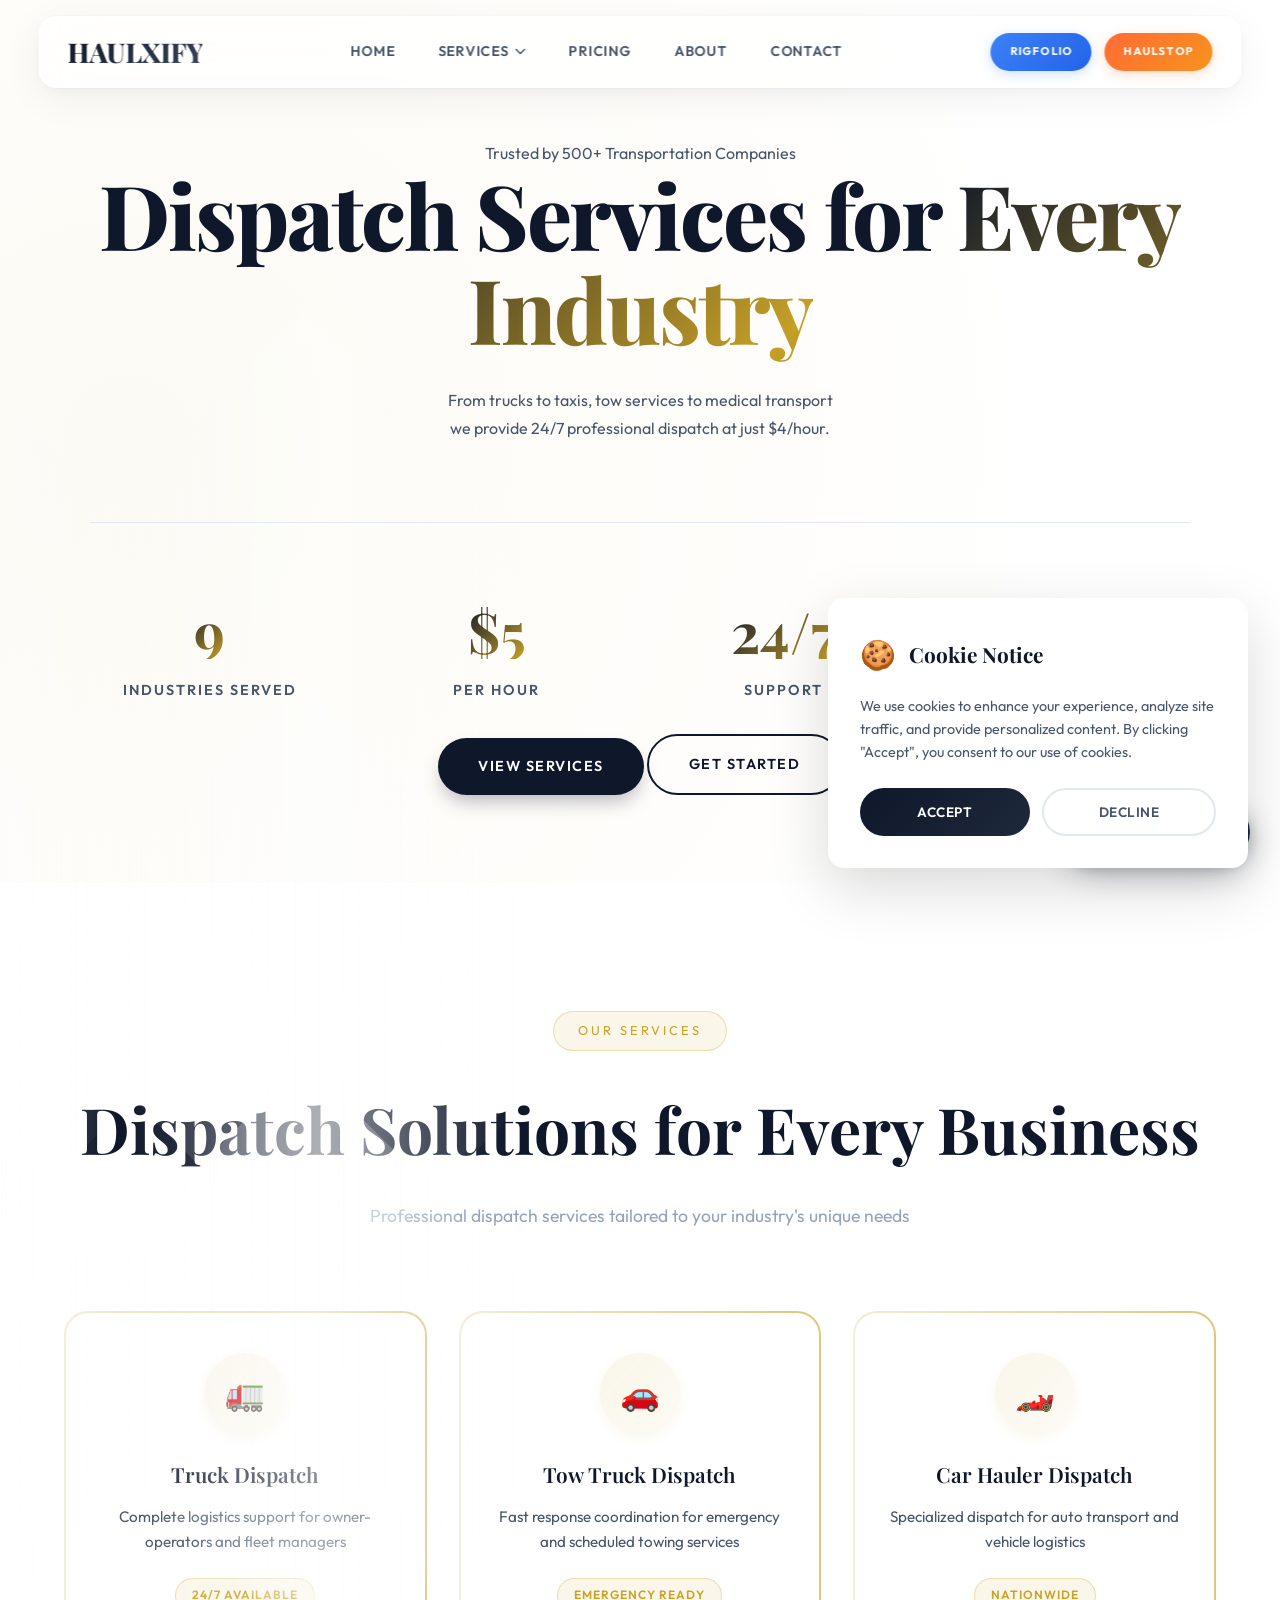
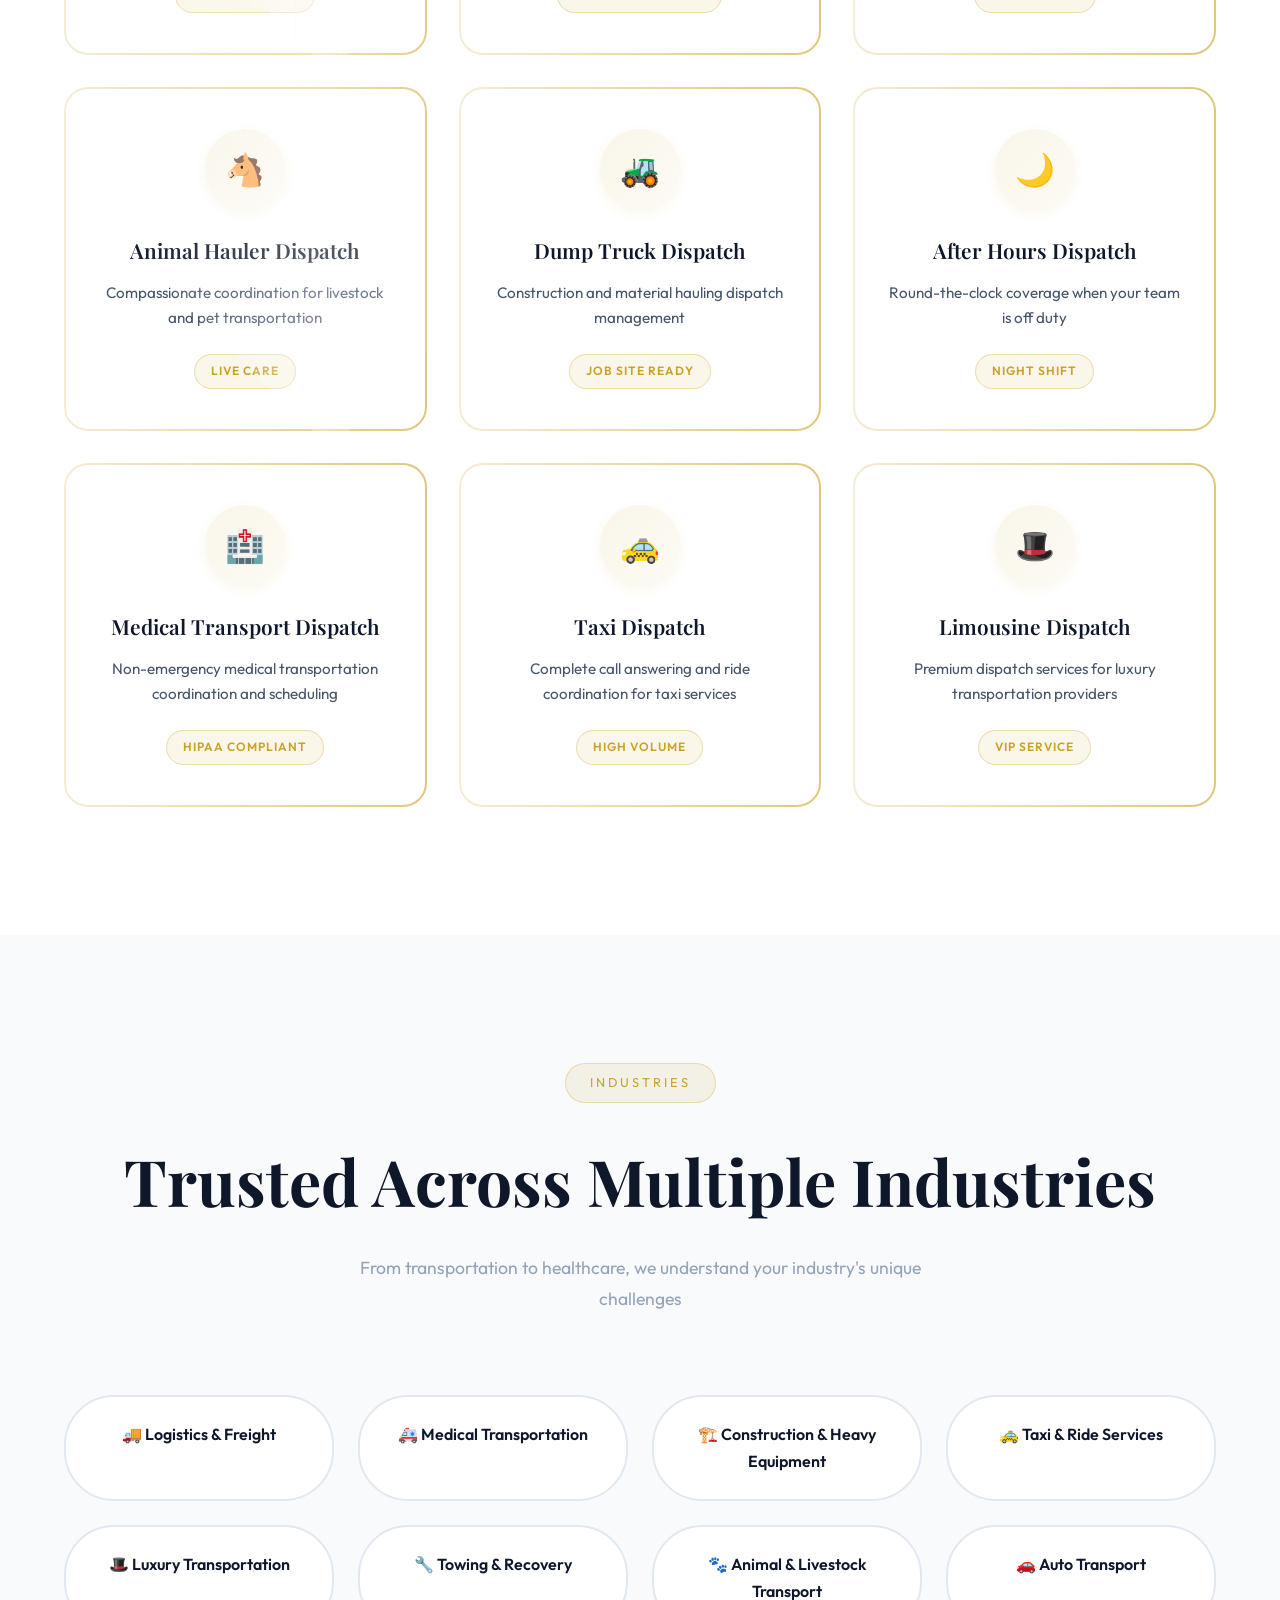
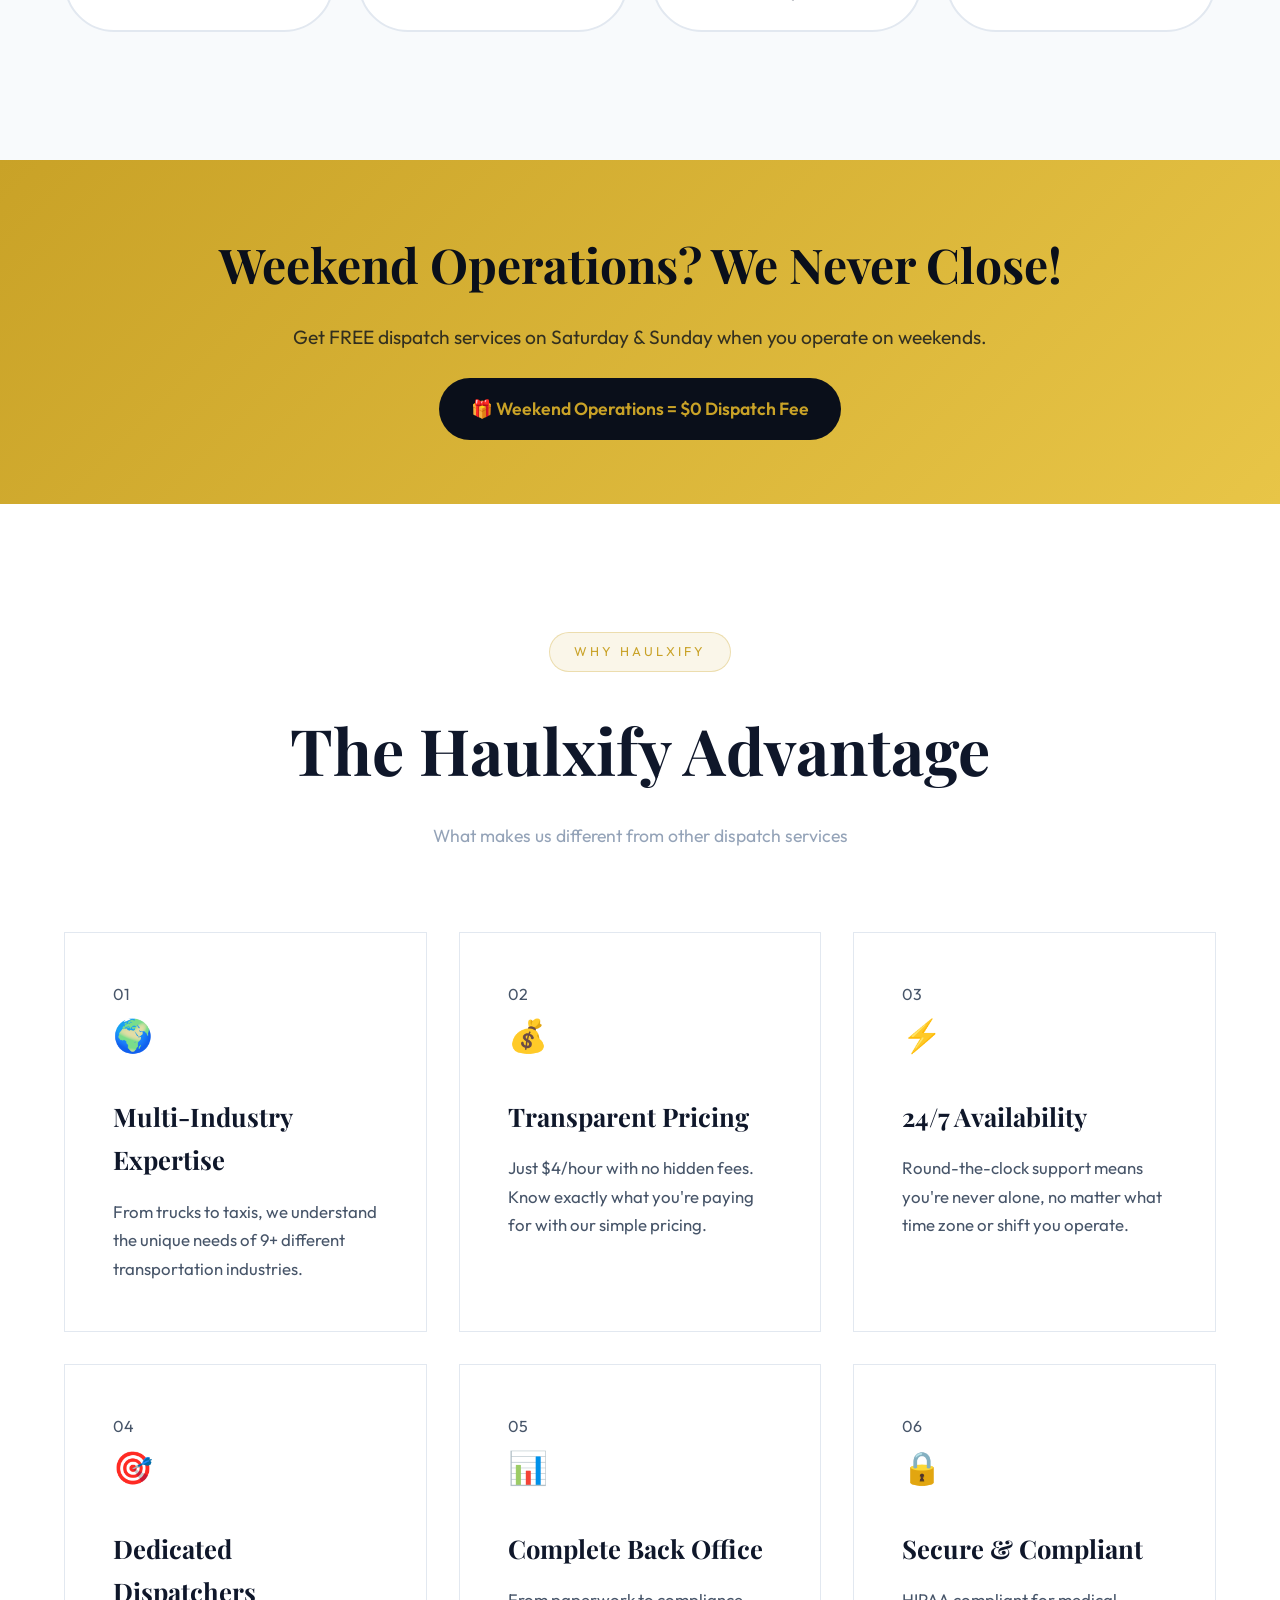
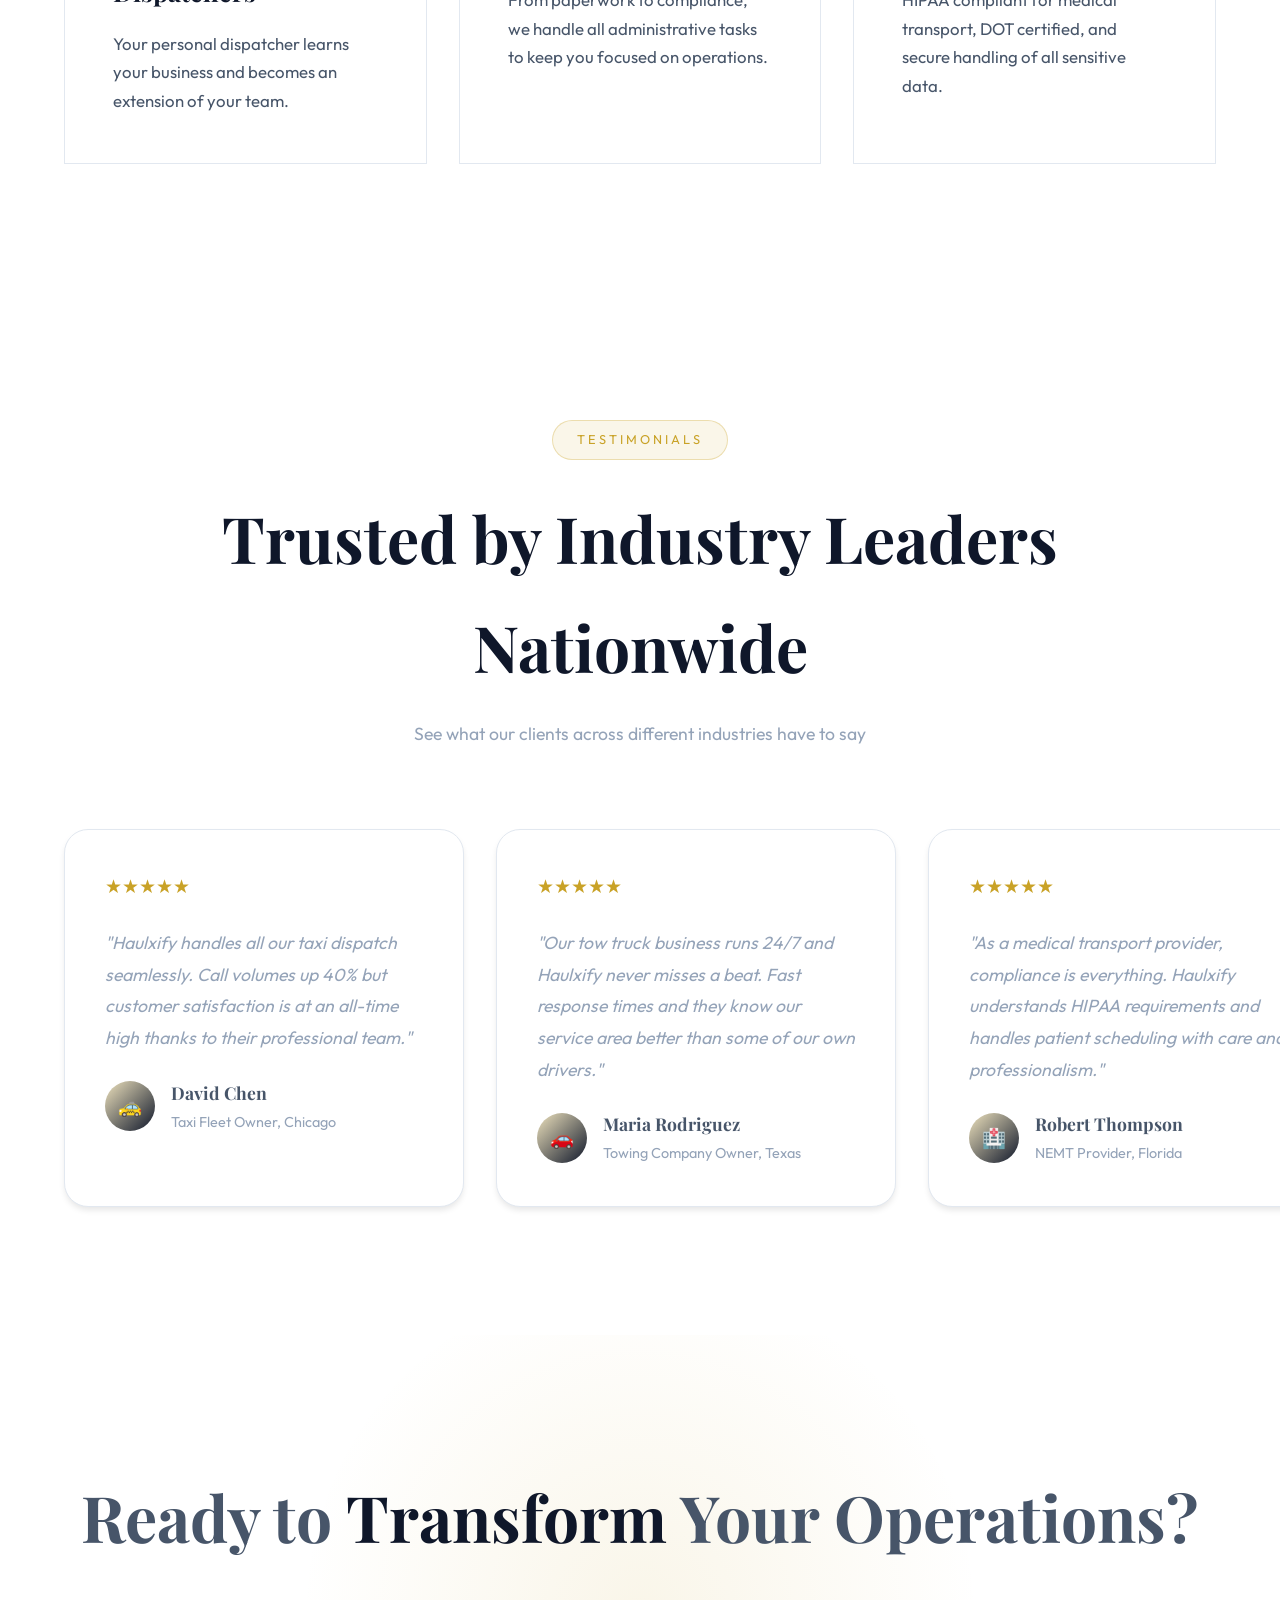
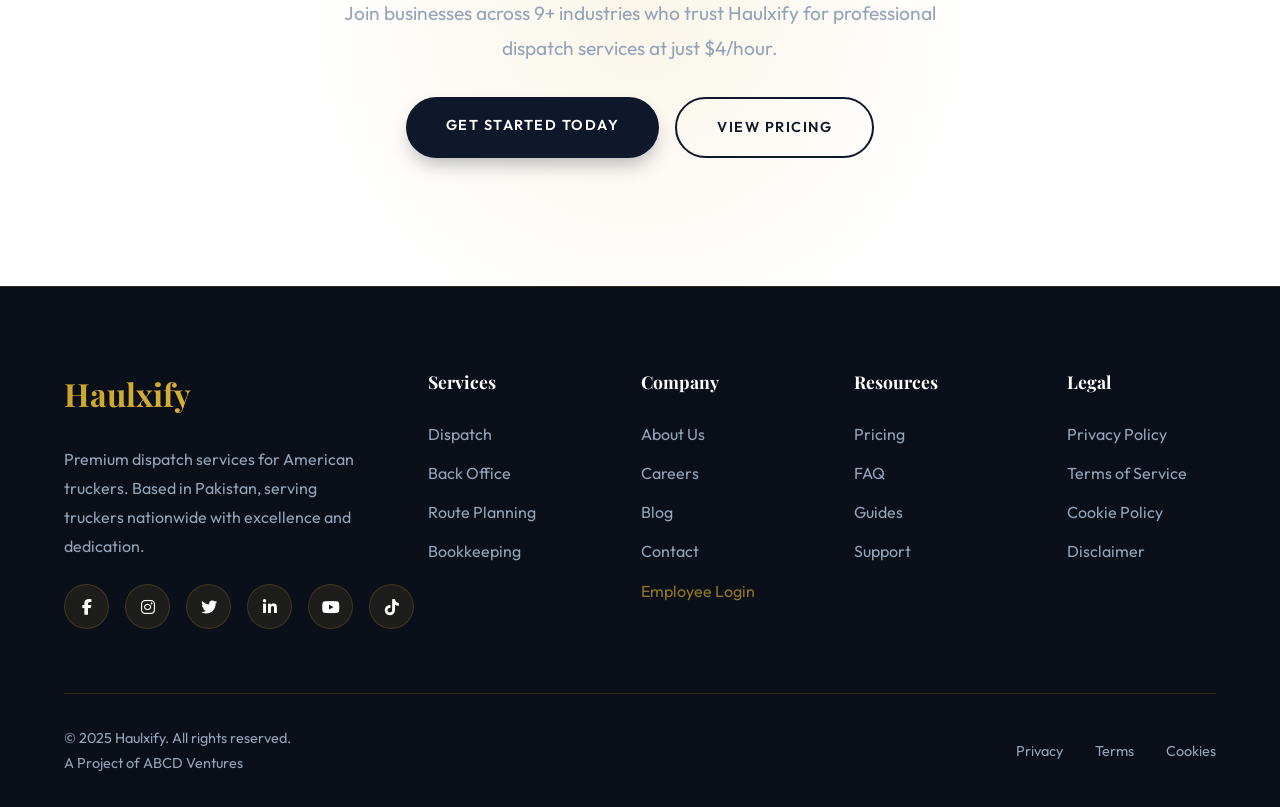
==== commit 2c93a0df: "Update index.html" ====
--- a/index.html
+++ b/index.html
@@ -6907,21 +6907,21 @@
     
     <div style="display: grid; grid-template-columns: repeat(auto-fit, minmax(300px, 1fr)); gap: 3rem; max-width: 1200px; margin: 0 auto;">
         <div class="value-card reveal stagger-1">
-            <img src="https://images.unsplash.com/photo-1507003211169-0a1dd7228f2d?q=80&w=300&h=300&fit=crop" alt="Ehtisham Rana Khan" style="width: 150px; height: 150px; border-radius: 50%; object-fit: cover; margin: 0 auto 1.5rem;">
+            <img src="" alt="Ehtisham Rana Khan" style="width: 150px; height: 150px; border-radius: 50%; object-fit: cover; margin: 0 auto 1.5rem;">
             <h3>Ehtisham Rana Khan</h3>
             <p style="color: var(--accent-gold); font-weight: 600; margin-bottom: 1rem;">Founder & CEO</p>
             <p>5+ years in logistics with deep expertise in American markets and multi-industry operations.</p>
         </div>
         
         <div class="value-card reveal stagger-2">
-            <img src="https://images.unsplash.com/photo-1494790108377-be9c29b29330?q=80&w=300&h=300&fit=crop" alt="Zaighaum Rana Khan" style="width: 150px; height: 150px; border-radius: 50%; object-fit: cover; margin: 0 auto 1.5rem;">
+            <img src="" alt="Zaighaum Rana Khan" style="width: 150px; height: 150px; border-radius: 50%; object-fit: cover; margin: 0 auto 1.5rem;">
             <h3>Zaighaum Rana Khan</h3>
             <p style="color: var(--accent-gold); font-weight: 600; margin-bottom: 1rem;">Operations Director</p>
             <p>Former dispatcher with experience managing 50+ fleets across different transportation sectors.</p>
         </div>
         
         <div class="value-card reveal stagger-3">
-            <img src="https://images.unsplash.com/photo-1500648767791-00dcc994a43e?q=80&w=300&h=300&fit=crop" alt="Ali Raza" style="width: 150px; height: 150px; border-radius: 50%; object-fit: cover; margin: 0 auto 1.5rem;">
+            <img src="" alt="Ali Raza" style="width: 150px; height: 150px; border-radius: 50%; object-fit: cover; margin: 0 auto 1.5rem;">
             <h3>Ali Raza</h3>
             <p style="color: var(--accent-gold); font-weight: 600; margin-bottom: 1rem;">Technology Lead</p>
             <p>Building cutting-edge tools and systems to optimize dispatch operations and client experience.</p>
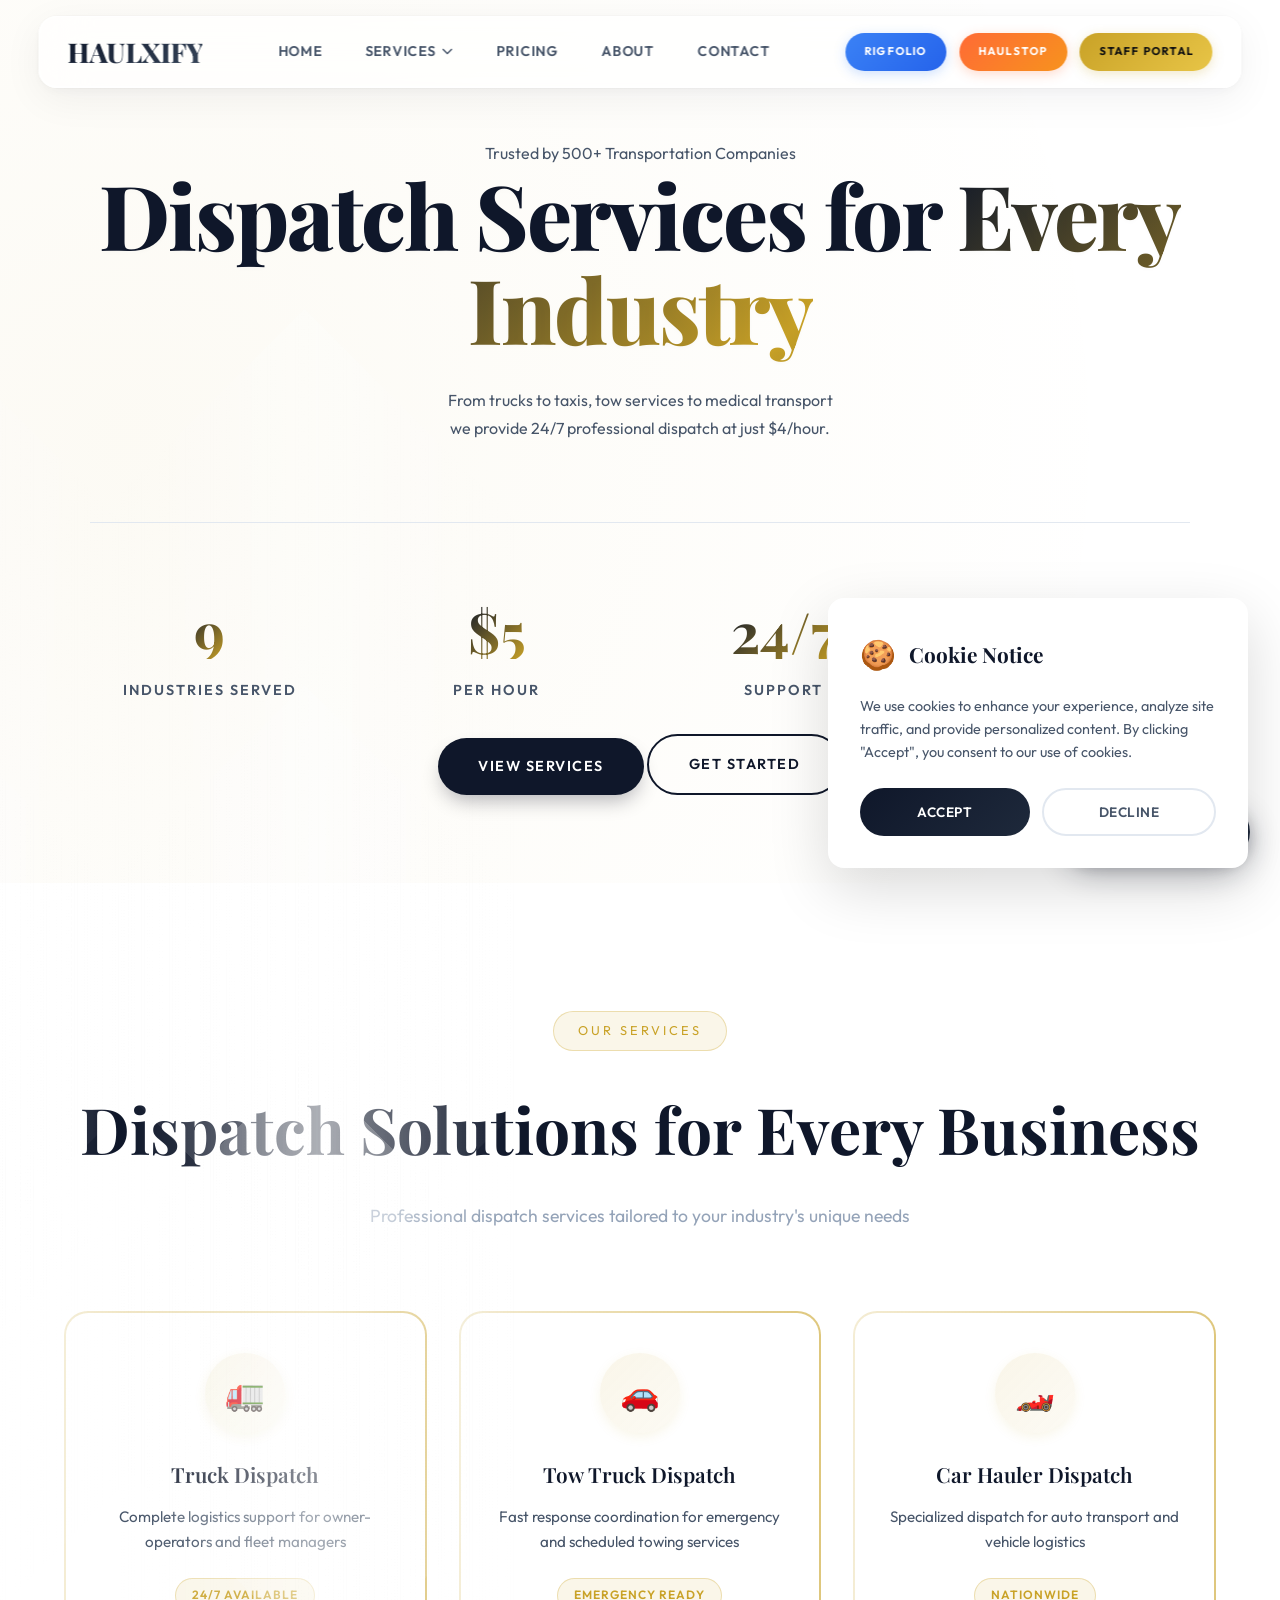
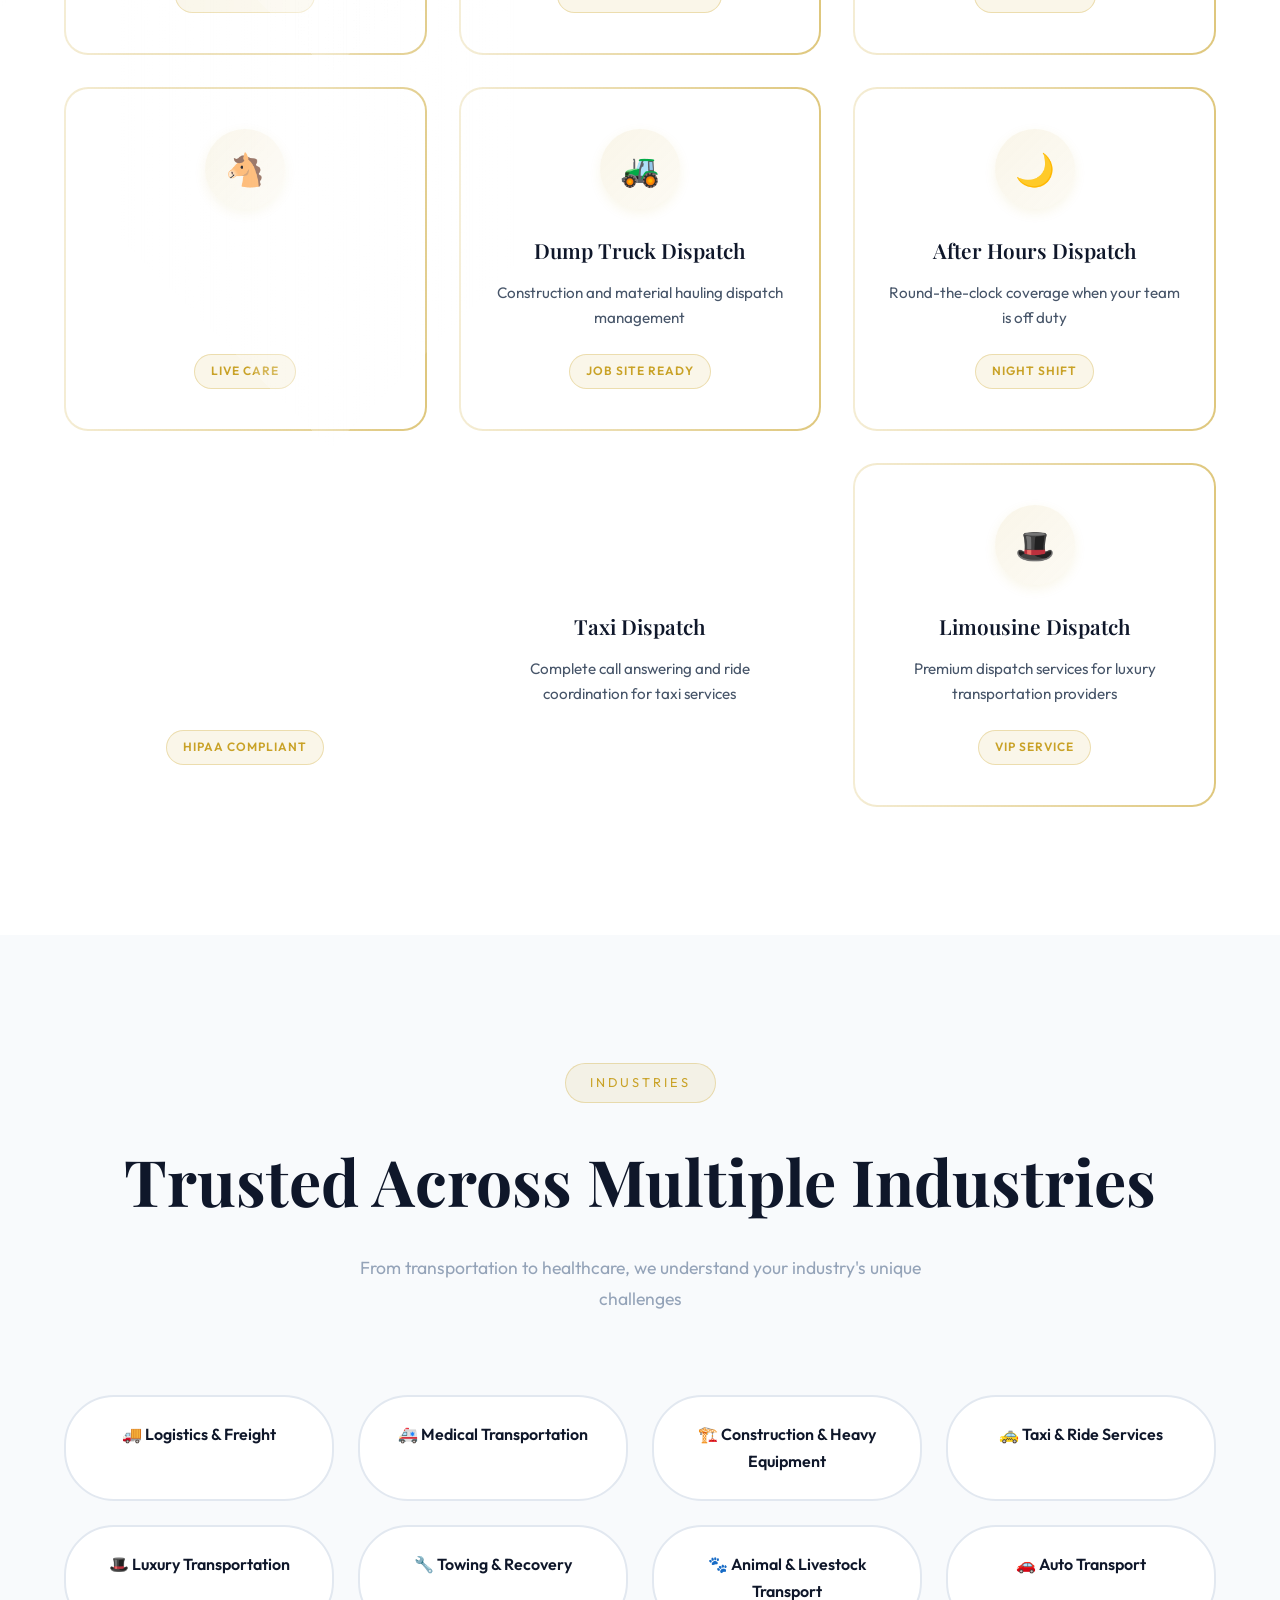
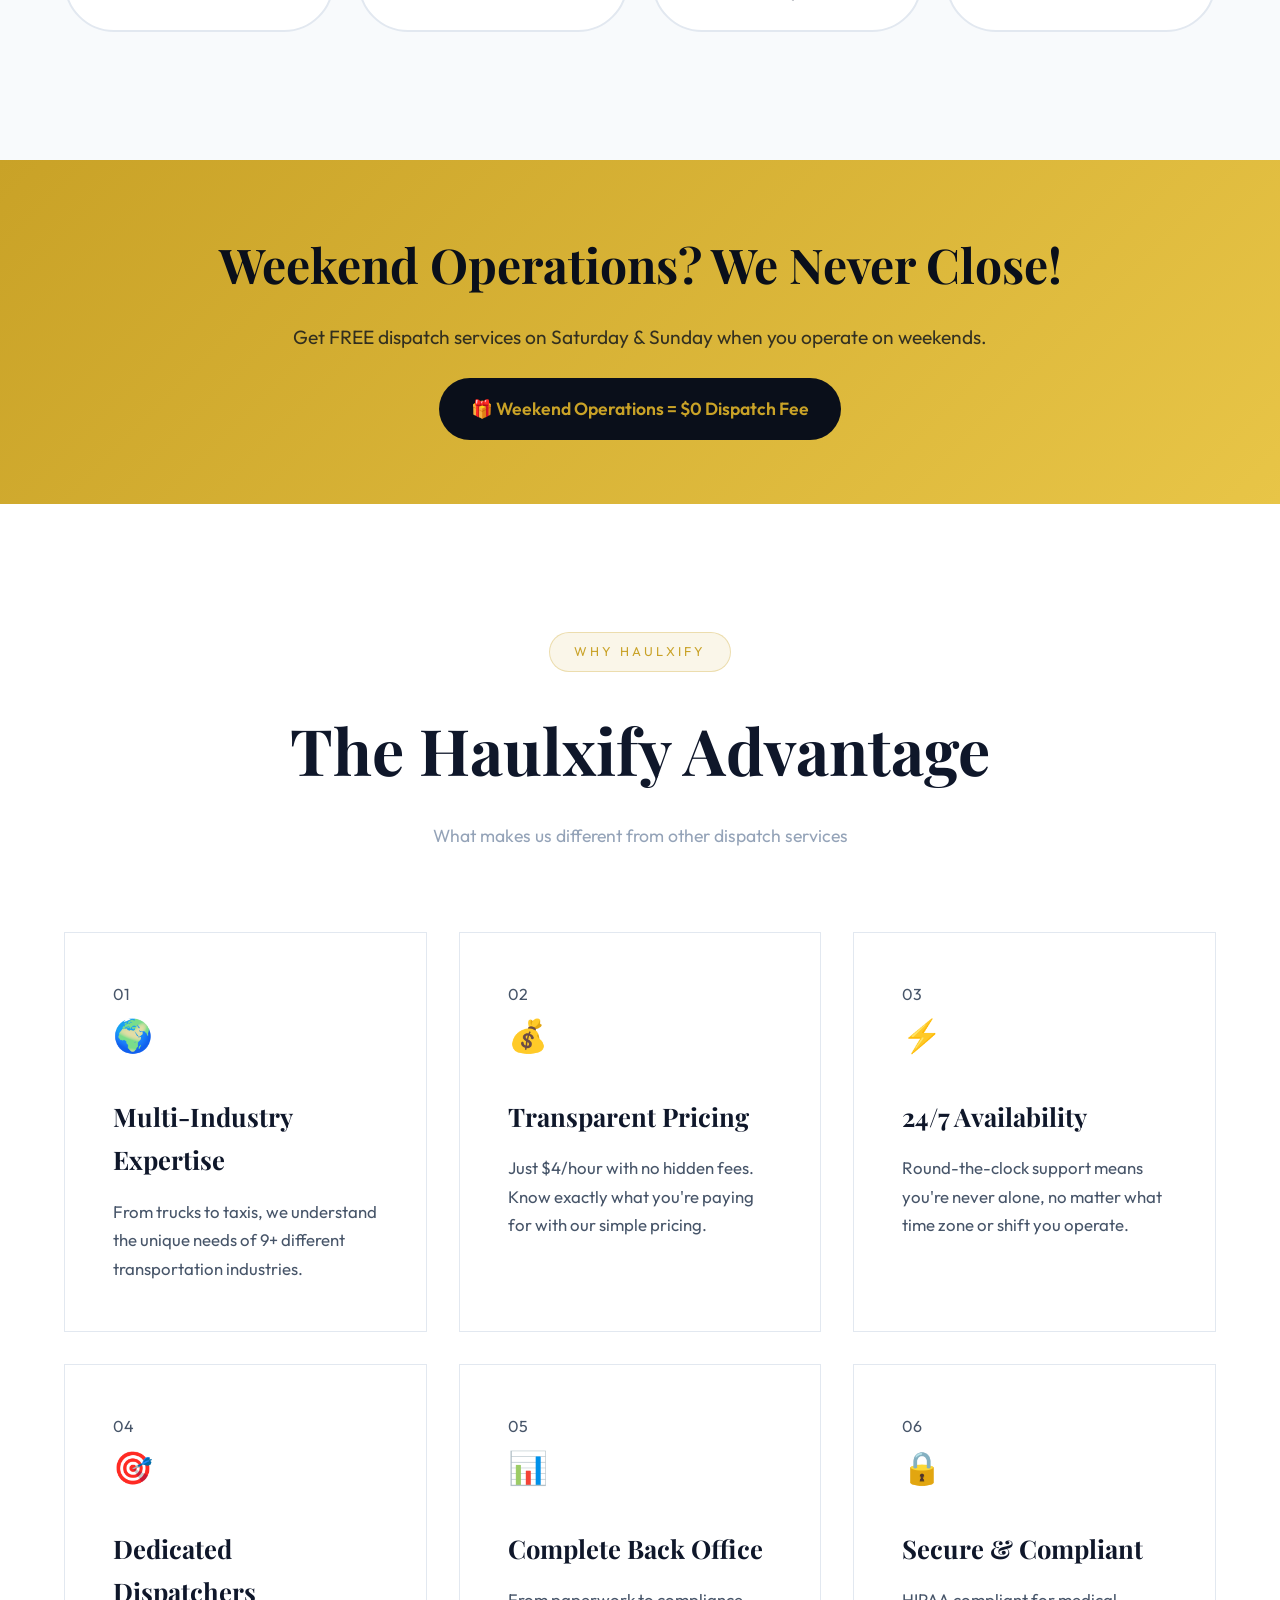
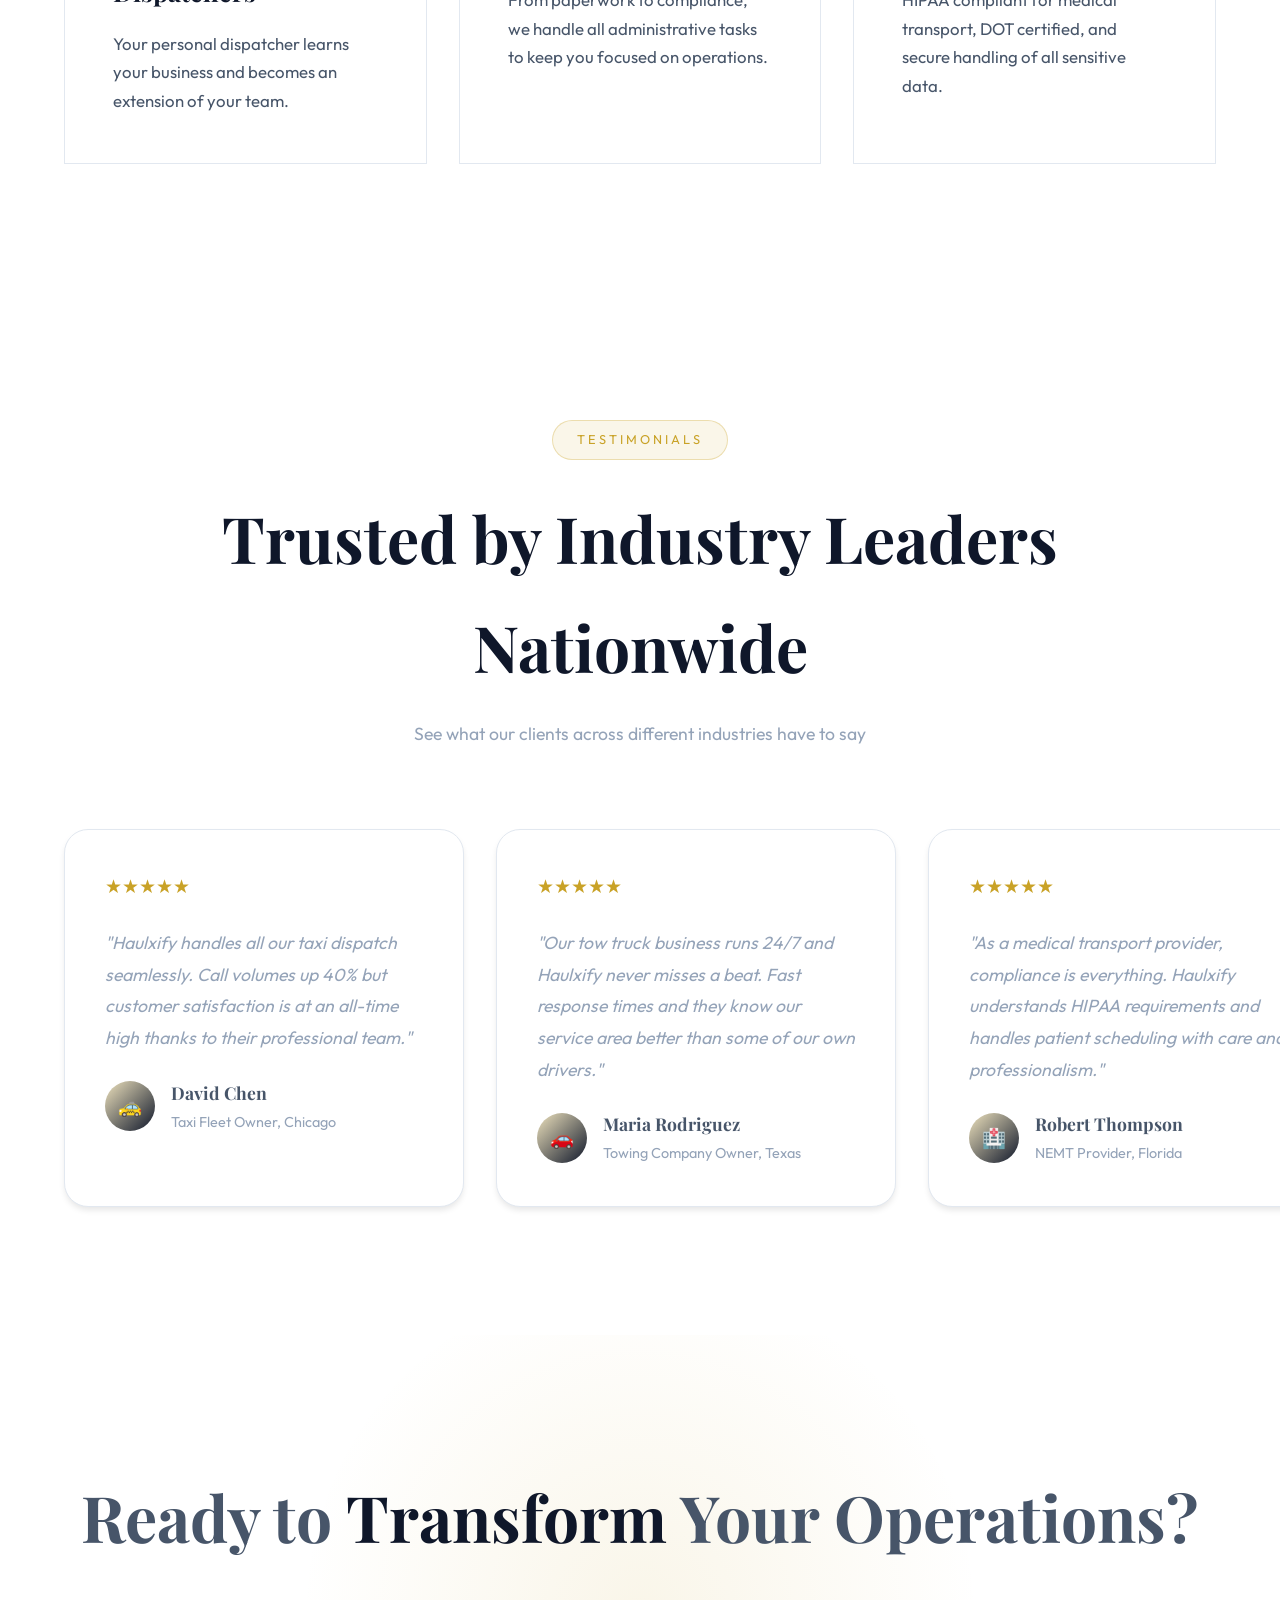
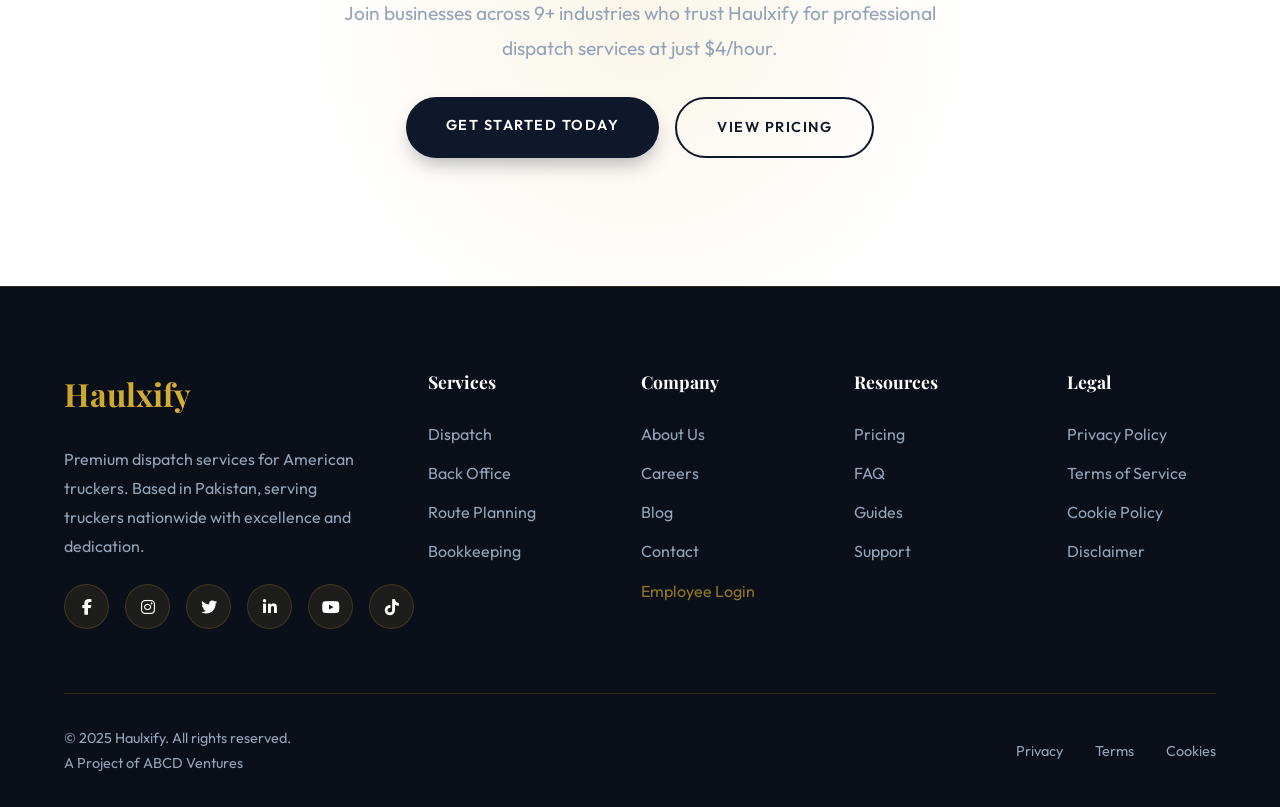
==== commit 3e4ae4ba: "Update index.html" ====
--- a/index.html
+++ b/index.html
@@ -443,6 +443,19 @@
     box-shadow: 0 6px 20px rgba(255, 107, 53, 0.35);
     transform: translateY(-1px);
 }
+
+/* Staff Portal Button */
+.btn-portal {
+    background: linear-gradient(135deg, #c9a227 0%, #e8c547 100%);
+    color: #111111;
+    box-shadow: 0 3px 12px rgba(201, 162, 39, 0.25);
+}
+
+.btn-portal:hover {
+    box-shadow: 0 6px 20px rgba(201, 162, 39, 0.35);
+    transform: translateY(-1px);
+}
+        
 /* ============================================================
    PRIMARY CTA - MAGNETIC BUTTON
    ============================================================ */
@@ -5286,7 +5299,9 @@
 <a href="#services" class="dropdown-link" data-page="services">Animal Hauler Dispatch</a>
 <a href="#services" class="dropdown-link" data-page="services">Dump Truck Dispatch</a>
 <a href="#sprinter-va" class="dropdown-link" data-page="sprinter-va">Sprinter/Cargo Van VA Services</a>
+<a href="#services" class="dropdown-link" data-page="services">Moving Truck VA Services</a>
 <a href="#services" class="dropdown-link" data-page="services">After Hours Dispatch</a>
+<a href="#services" class="dropdown-link" data-page="services">Freight Brokers Back Office Services</a>
 <a href="#services" class="dropdown-link" data-page="services">Non-Emergency Medical Transportation Dispatch</a>
 <a href="#taxi-dispatch" class="dropdown-link" data-page="taxi-dispatch">Taxi Dispatch</a>
 <a href="#services" class="dropdown-link" data-page="services">Limousine Dispatch</a>
@@ -5300,9 +5315,10 @@
     
     <!-- Desktop Actions -->
     <div class="nav-action-container" id="nav-action-container">
-        <a href="index.html?app=rigfolio" target="_blank" class="nav-btn-special btn-rigfolio">RigFolio</a>
-        <a href="index.html?app=wire" target="_blank" class="nav-btn-special btn-wire">HaulStop</a>
-    </div>
+    <a href="index.html?app=rigfolio" target="_blank" class="nav-btn-special btn-rigfolio">RigFolio</a>
+    <a href="index.html?app=wire" target="_blank" class="nav-btn-special btn-wire">HaulStop</a>
+    <a href="https://ehtishamrk.github.io/Email-Sender/portal.html" target="_blank" class="nav-btn-special btn-portal">Staff Portal</a>
+</div>
     
     <!-- Mobile Toggle -->
     <div class="nav-toggle" id="navToggle">
@@ -5334,22 +5350,24 @@
                 <li><a href="#services" data-page="services">Animal Hauler Dispatch</a></li>
                 <li><a href="#services" data-page="services">Dump Truck Dispatch</a></li>
 <li><a href="#sprinter-va" data-page="sprinter-va">Sprinter/Cargo Van VA</a></li>
+                <li><a href="#services" data-page="services">Moving Truck VA Services</a></li>
                 <li><a href="#services" data-page="services">After Hours Dispatch</a></li>
+                <li><a href="#services" data-page="services">Freight Brokers Back Office Services</a></li>
                 <li><a href="#services" data-page="services">Non-Emergency Medical Transportation Dispatch</a></li>
                 <li><a href="#taxi-dispatch" data-page="taxi-dispatch">Taxi Dispatch</a></li>
                 <li><a href="#services" data-page="services">Limousine Dispatch</a></li>
             </ul>
         </li>
-        
         <li><a href="#pricing" data-page="pricing">Pricing</a></li>
         <li><a href="#about" data-page="about">About</a></li>
         <li><a href="#contact" data-page="contact">Contact</a></li>
     </ul>
     
     <div class="mobile-menu-cta">
-        <a href="index.html?app=rigfolio" target="_blank" class="btn-rigfolio nav-btn-special">RigFolio</a>
-        <a href="index.html?app=wire" target="_blank" class="btn-wire nav-btn-special">HaulStop</a>
-    </div>
+    <a href="index.html?app=rigfolio" target="_blank" class="btn-rigfolio nav-btn-special">RigFolio</a>
+    <a href="index.html?app=wire" target="_blank" class="btn-wire nav-btn-special">HaulStop</a>
+    <a href="https://ehtishamrk.github.io/Email-Sender/portal.html" target="_blank" class="btn-portal nav-btn-special">Staff Portal</a>
+</div>
 </div>
 </div>
 
